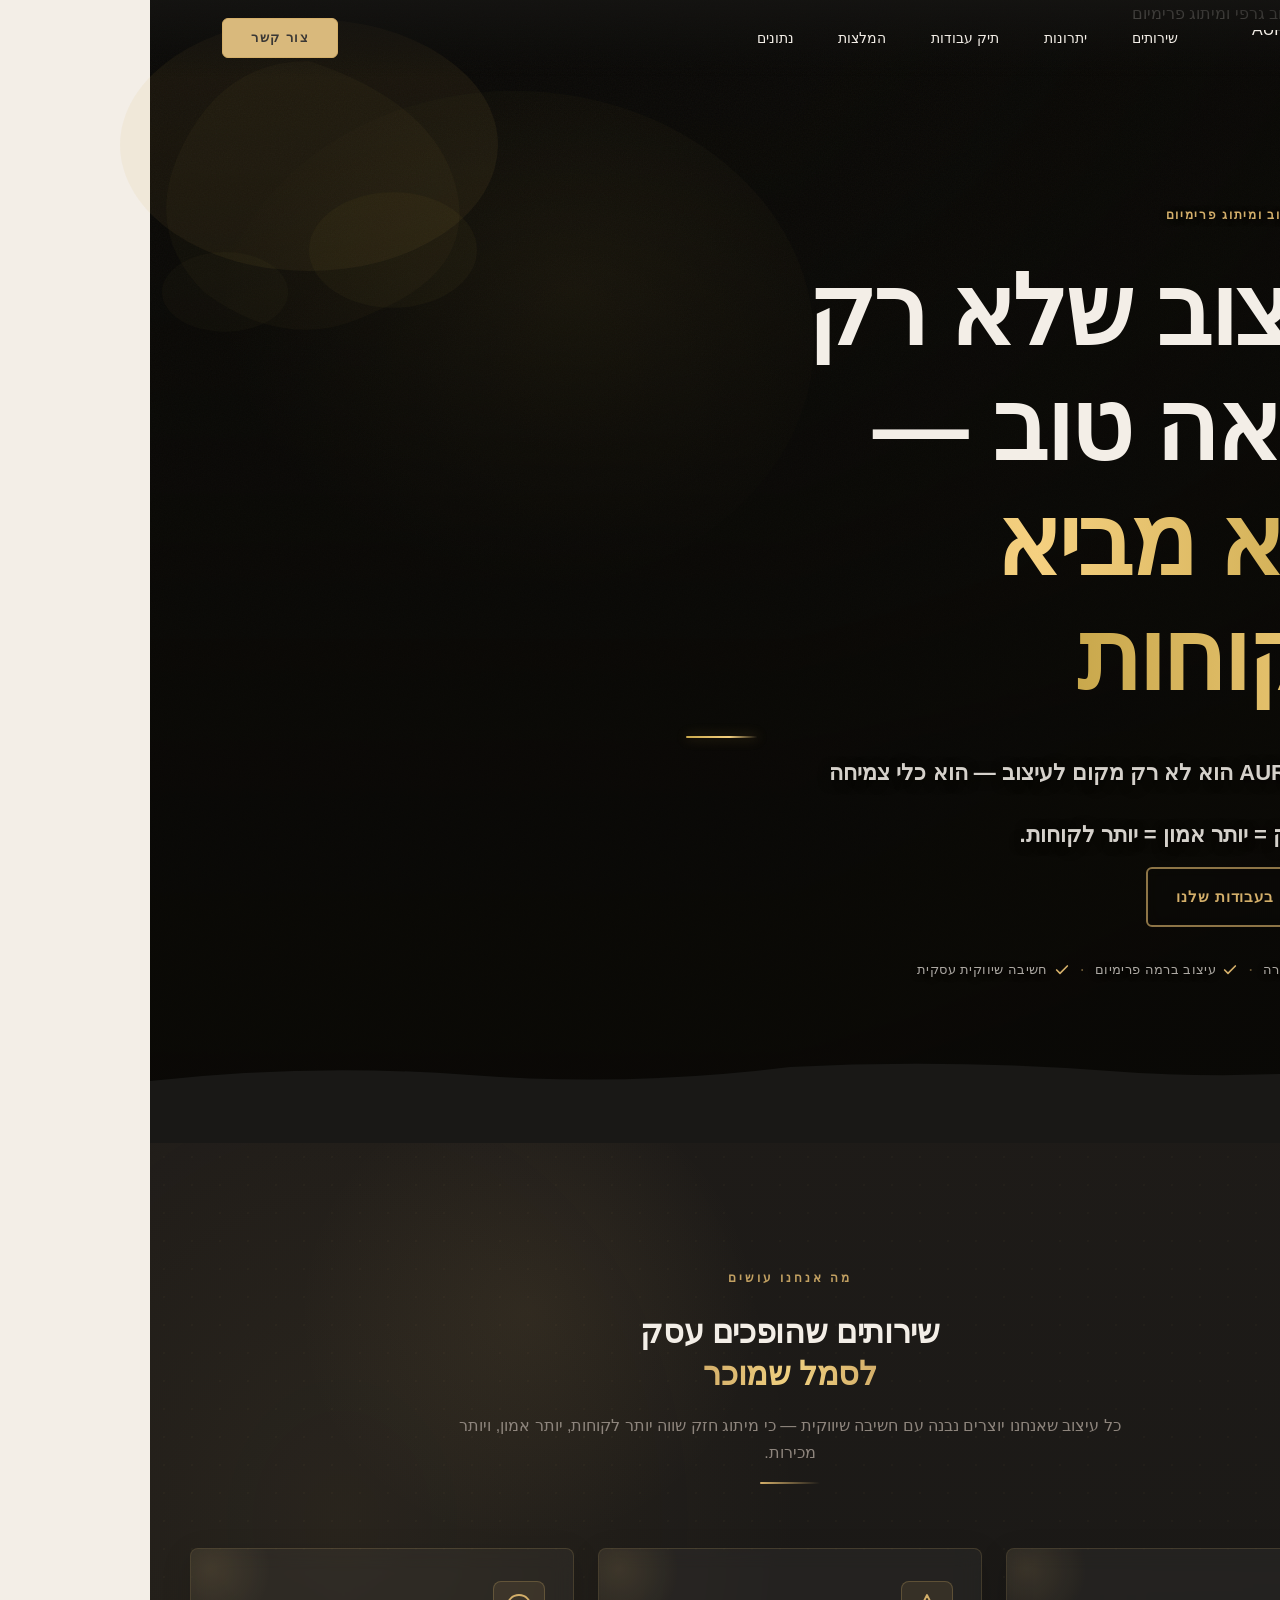
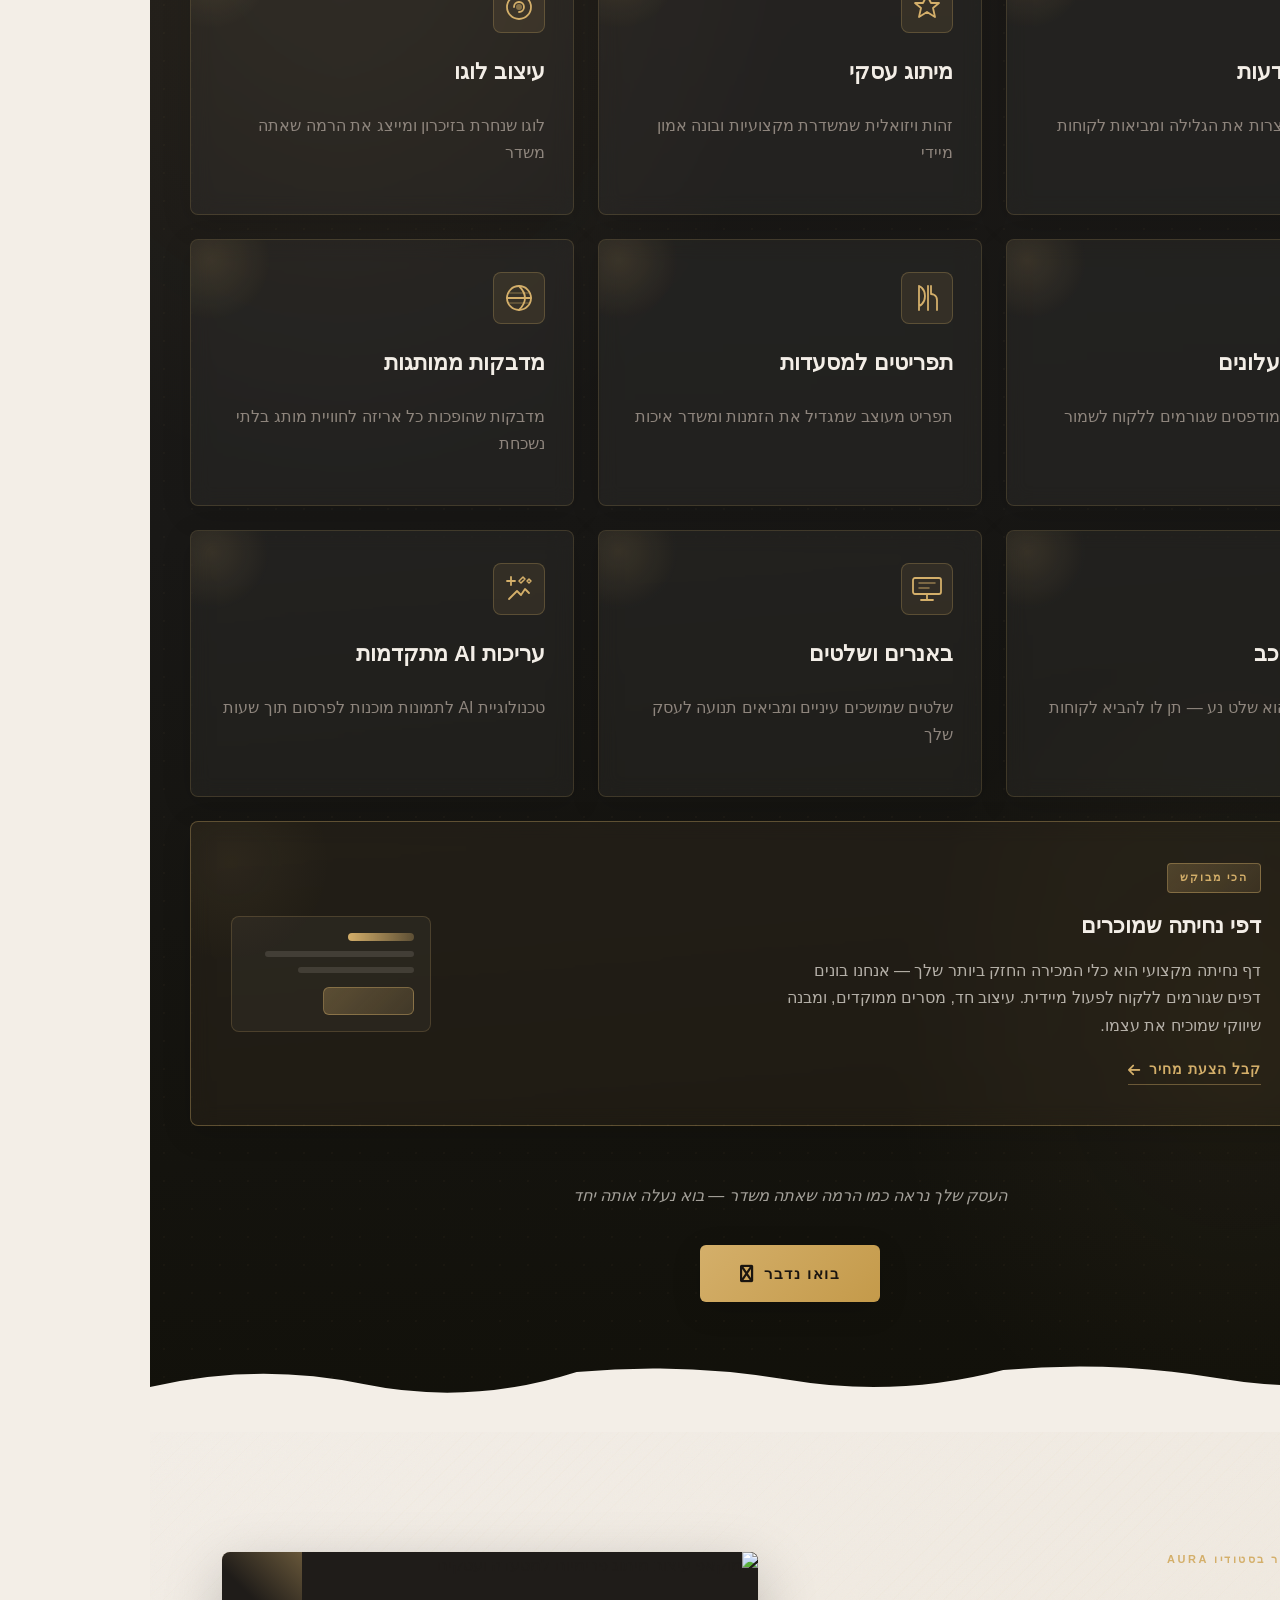
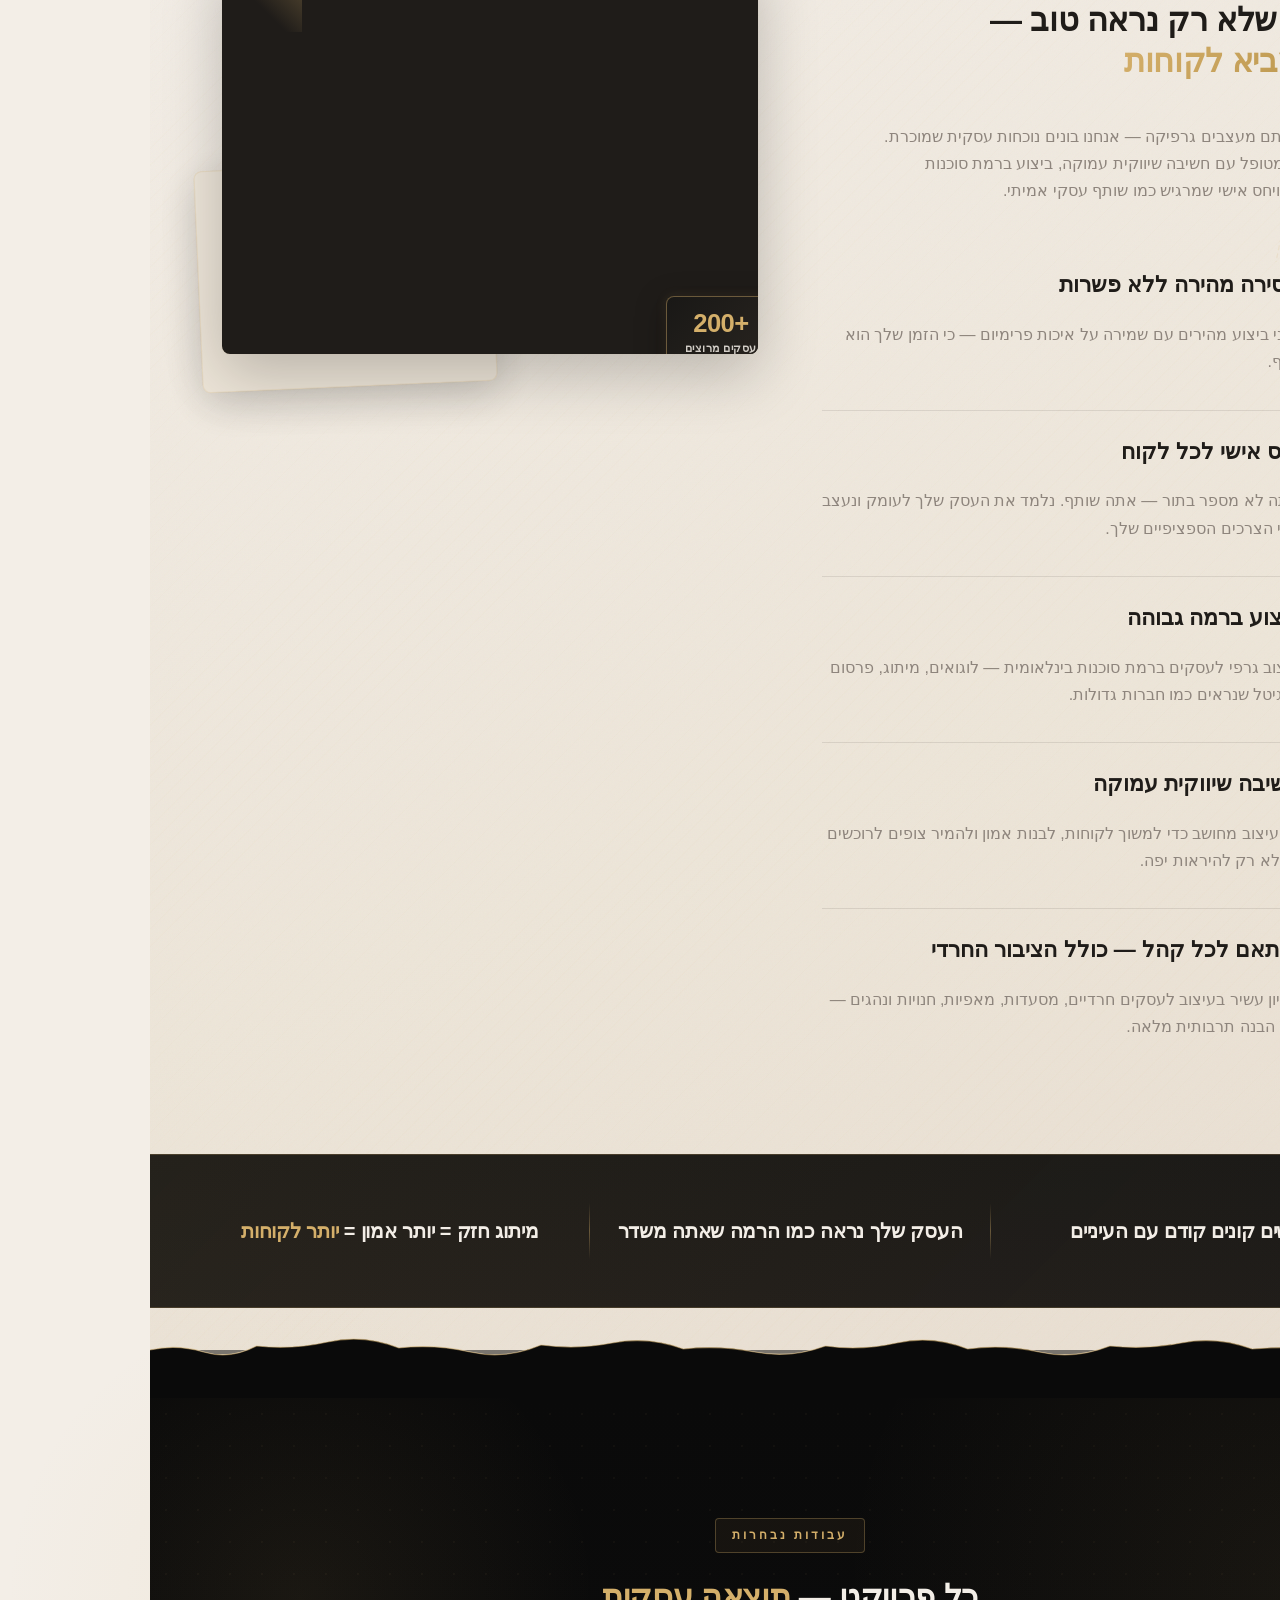
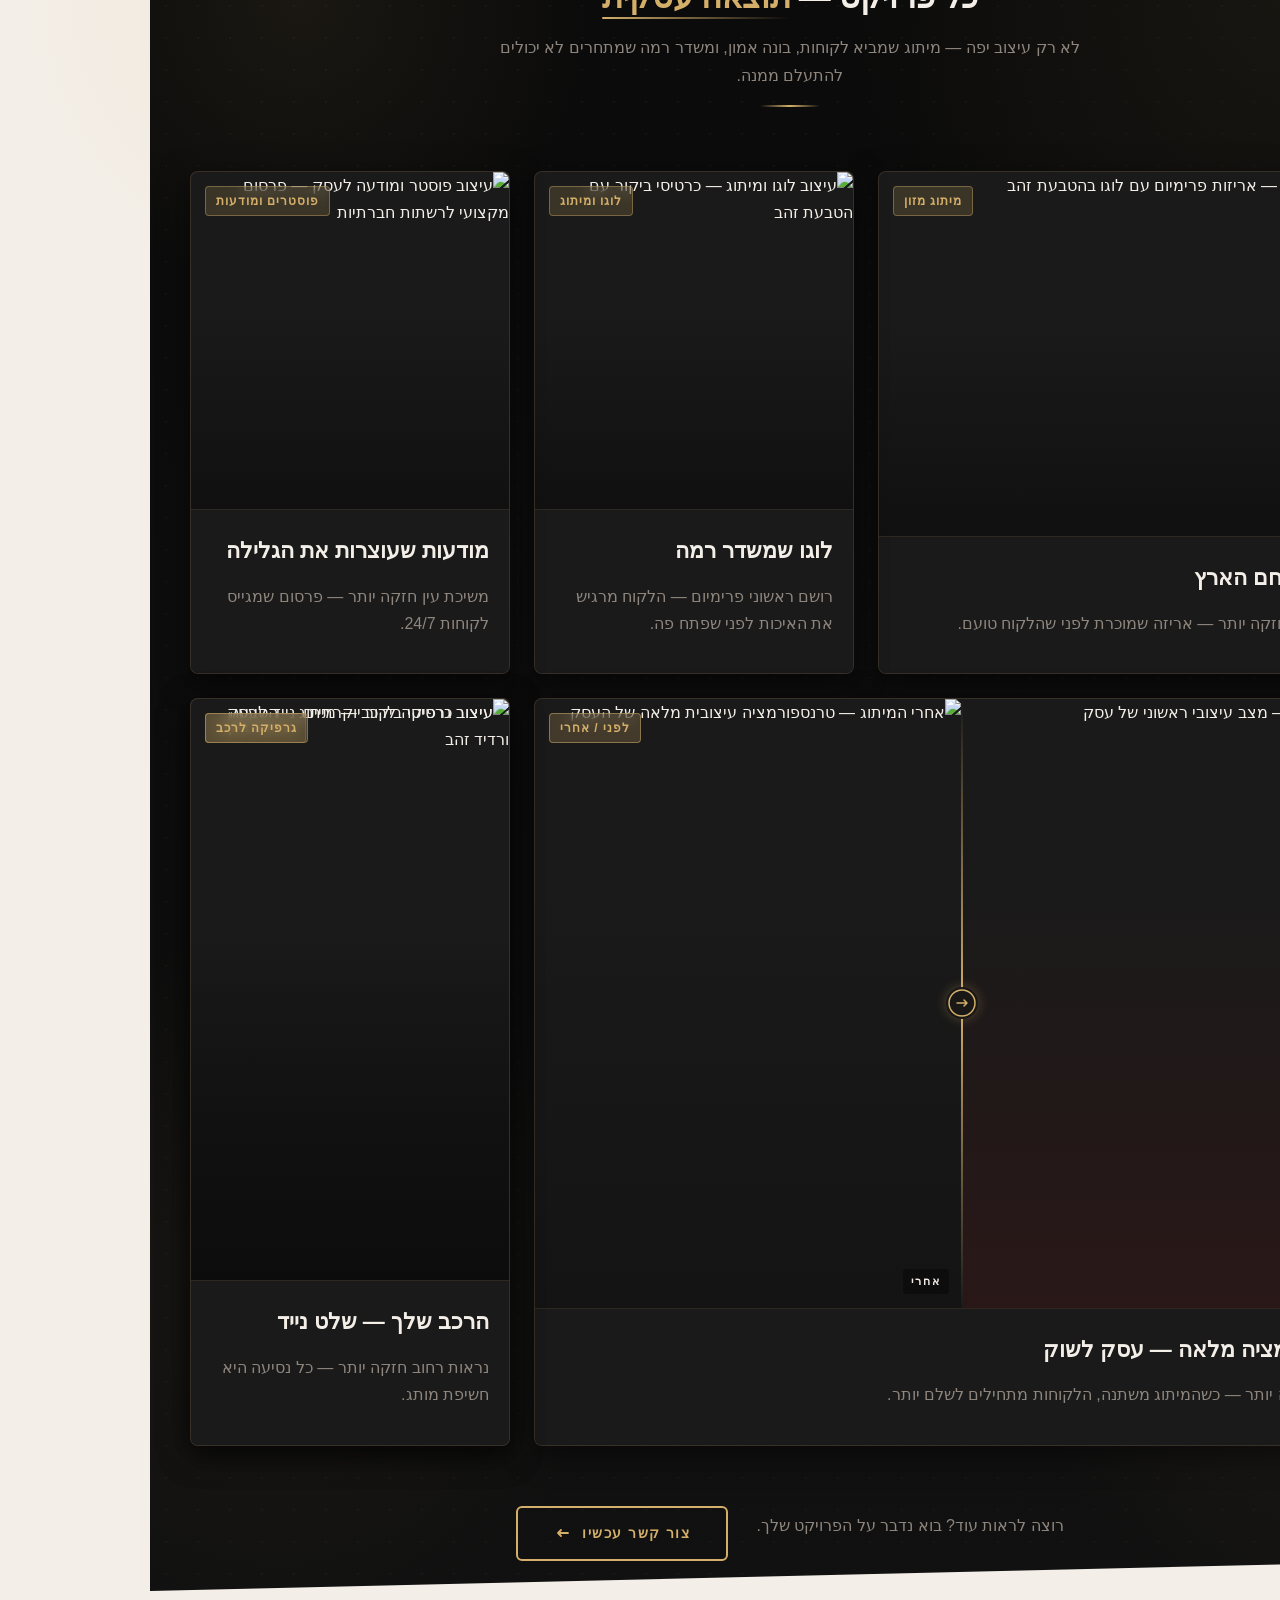
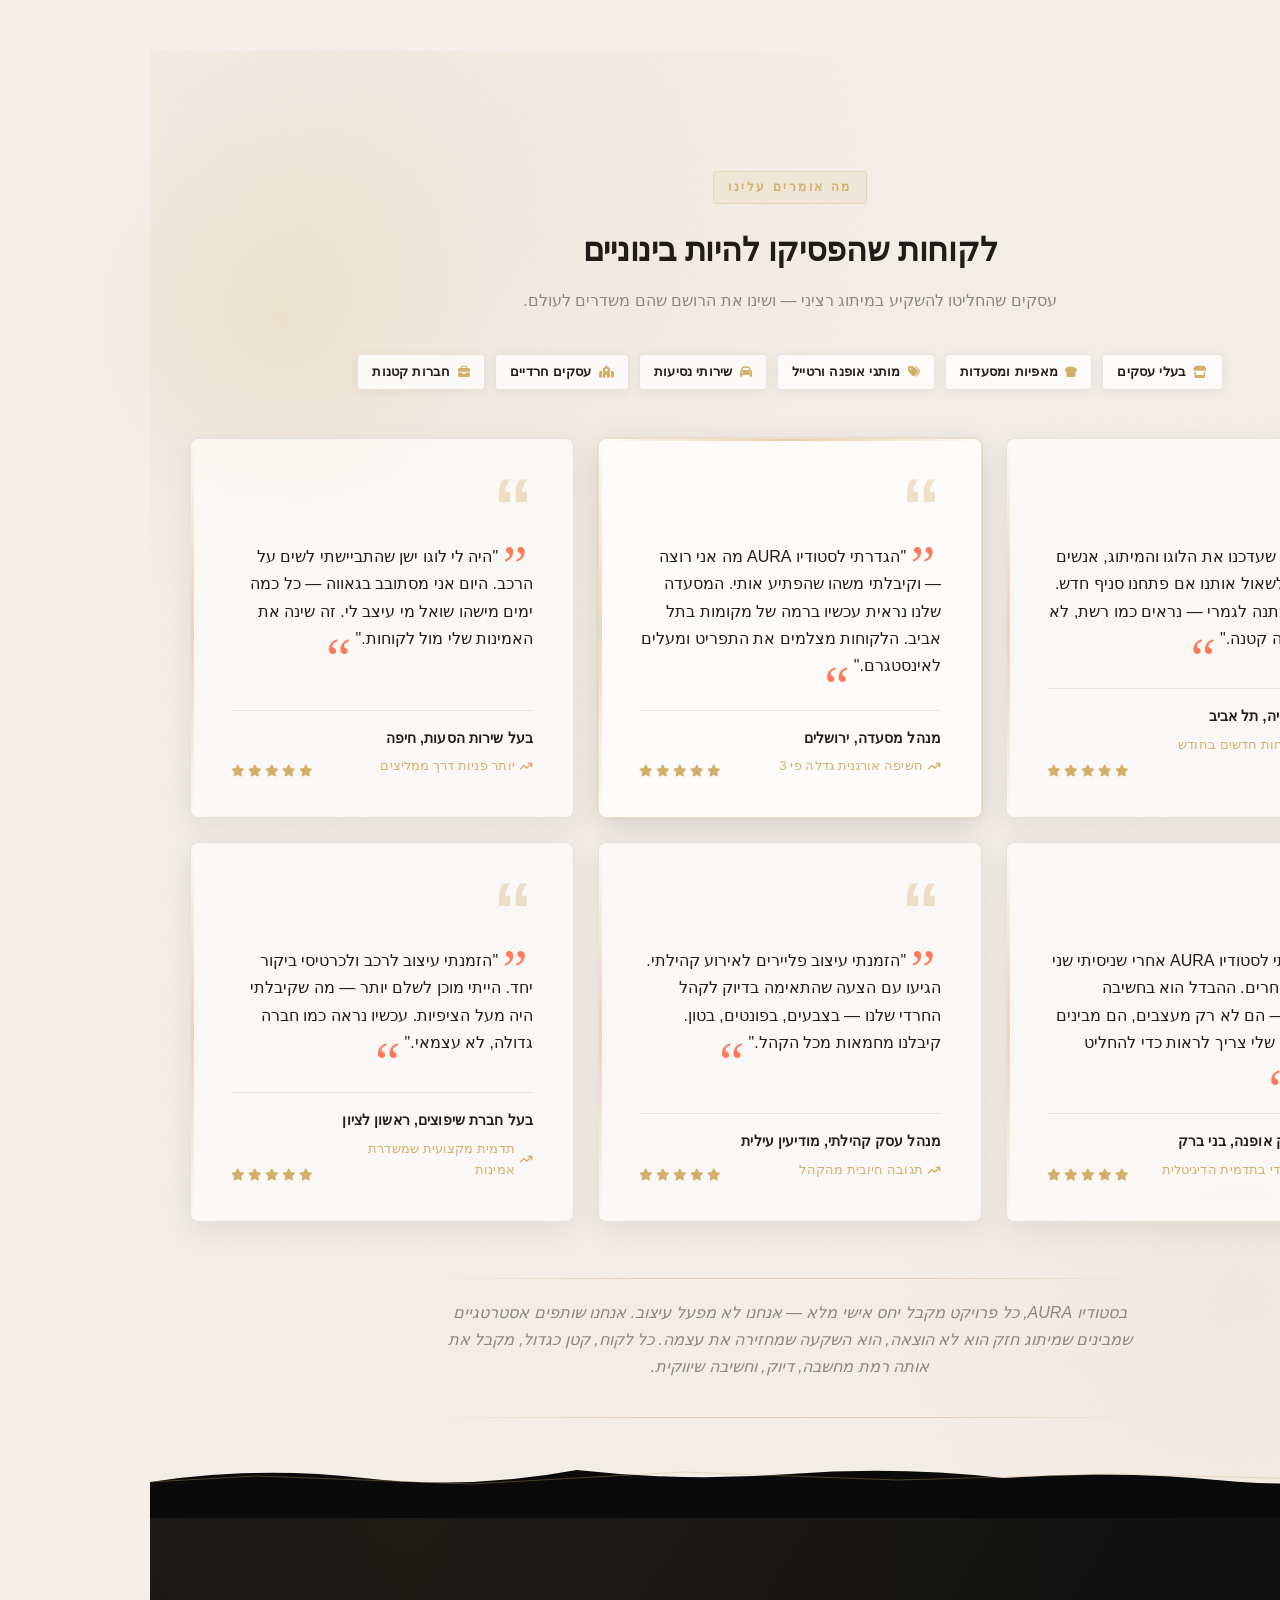
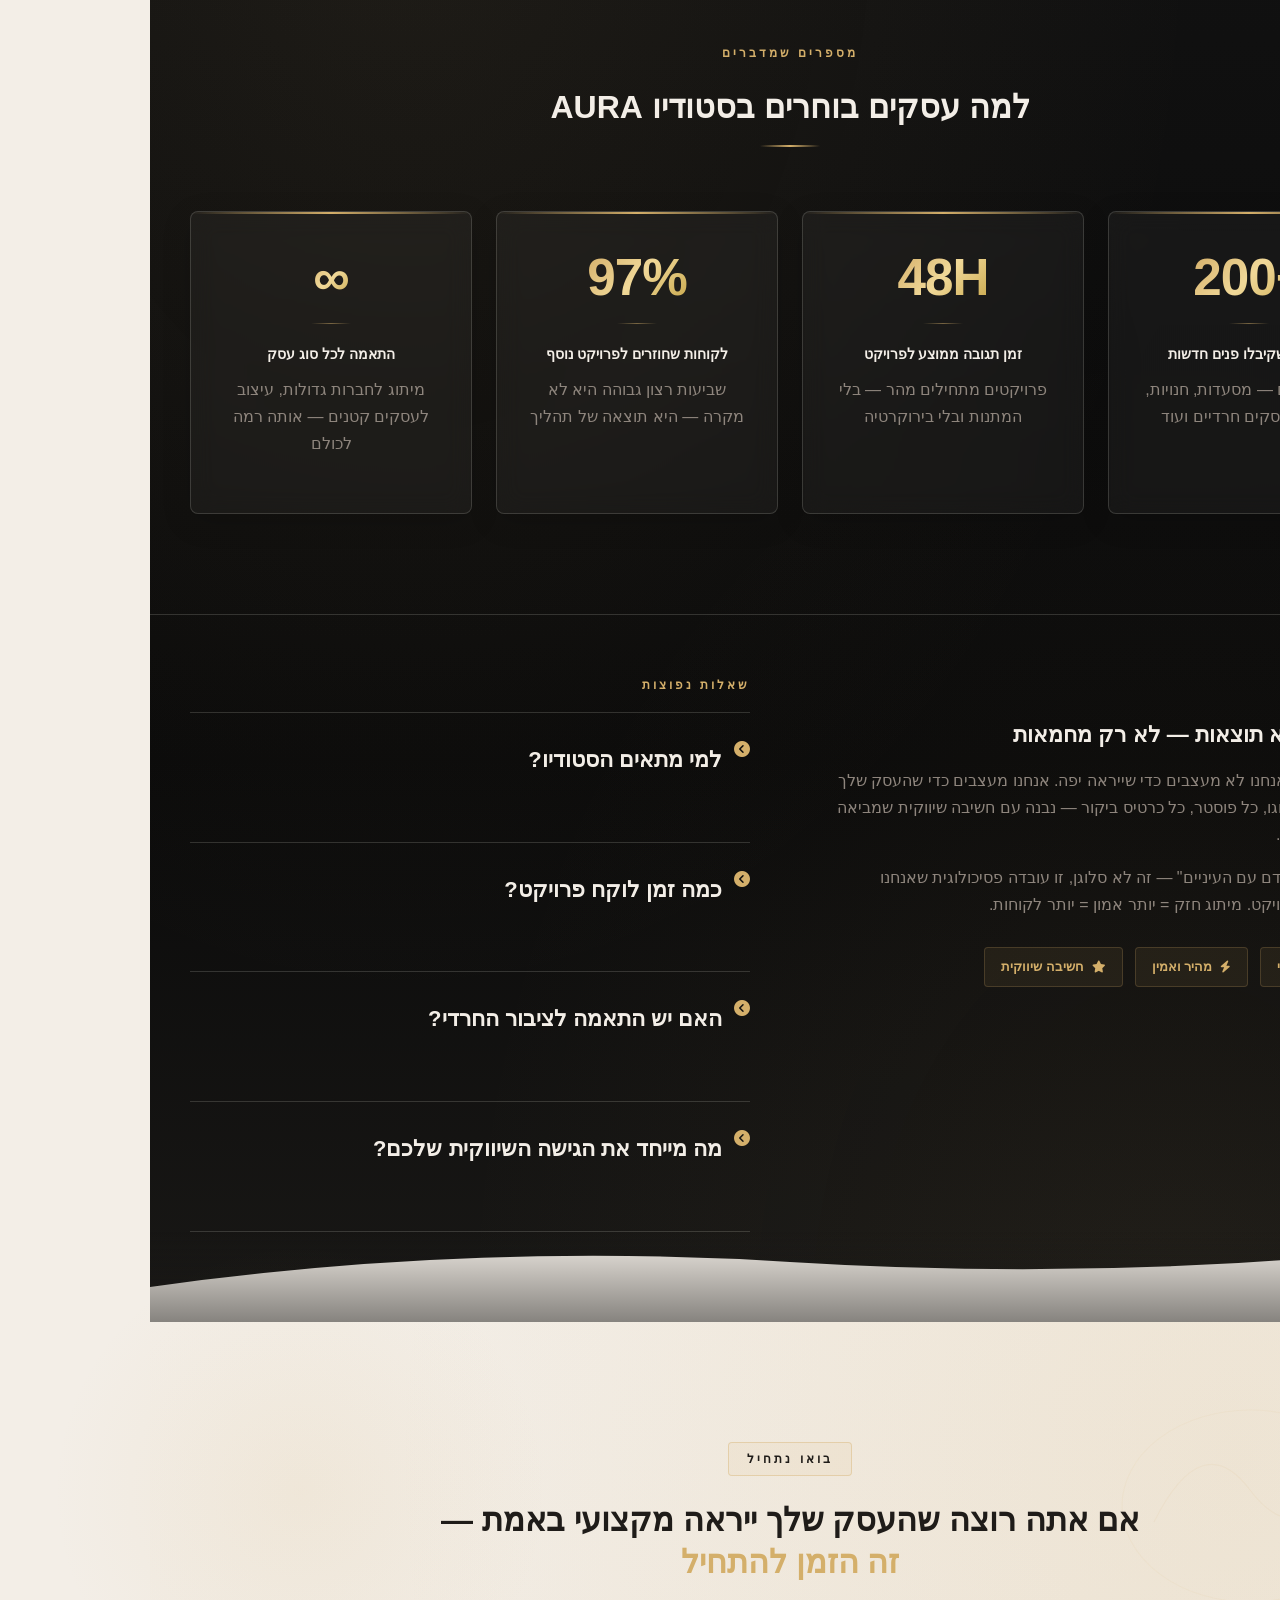
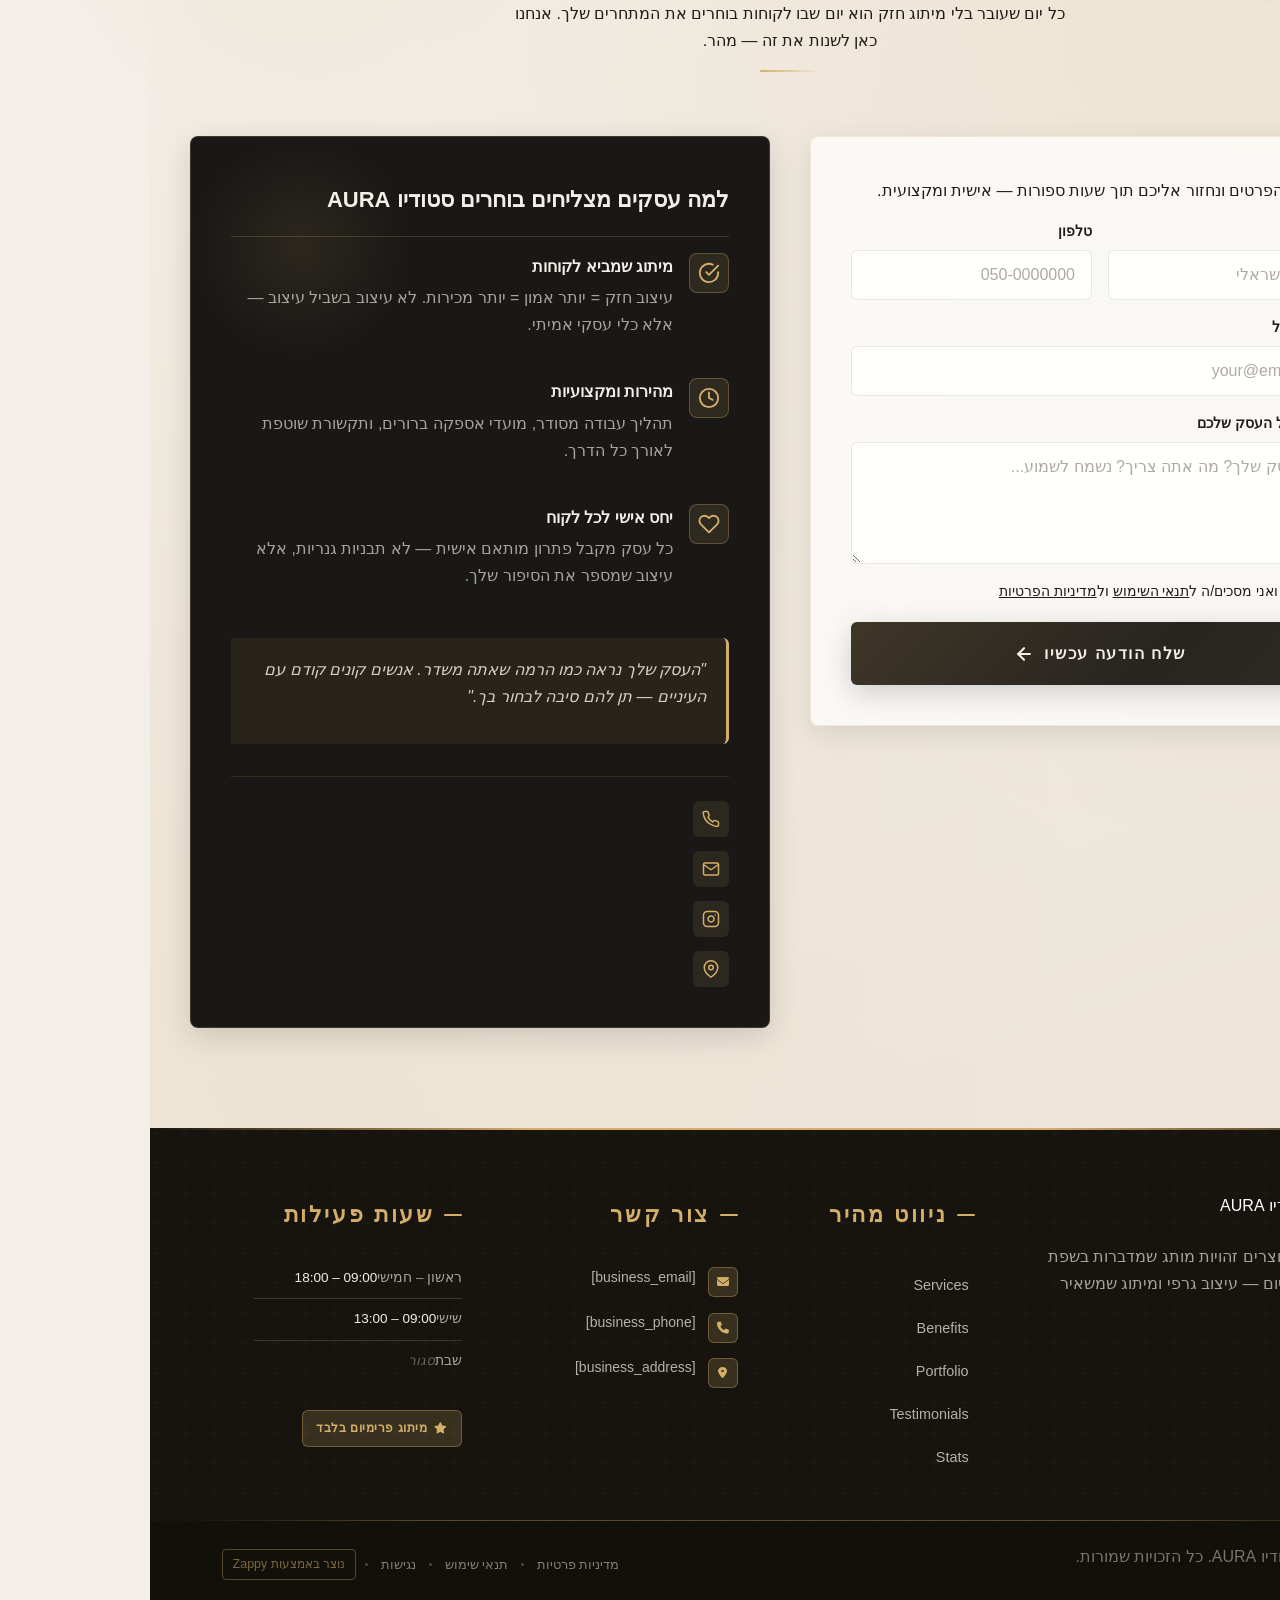
==== index.html @ 4340a0ef "Initial website commit" ====
<!DOCTYPE html>
<html lang="he" dir="rtl">
<head>
    <meta charset="UTF-8">
    <meta name="viewport" content="width=device-width, initial-scale=1.0">
    <meta name="robots" content="index, follow">
    <title>logo graphic designer near me — סטודיו AURA</title>
    <meta name="description" content="A premium graphic design and branding studio targeting Israeli business owners across diverse sectors including religious (Haredi) communities, restaurants, bak">
    <meta name="keywords" content="logo graphic designer near me, graphic designer for clothing brand, graphic design for business logo, graphic design company logo">
    
    <!-- Favicons -->
    <link rel="icon" type="image/x-icon" href="/assets/favicon.ico">
    <link rel="icon" type="image/png" sizes="16x16" href="/assets/favicon-16x16.png">
    <link rel="icon" type="image/png" sizes="32x32" href="/assets/favicon-32x32.png">
    <link rel="icon" type="image/png" sizes="48x48" href="/assets/favicon-48x48.png">
    <link rel="icon" type="image/png" sizes="192x192" href="/assets/favicon-192x192.png">
    <link rel="icon" type="image/png" sizes="512x512" href="/assets/favicon-512x512.png">
    <link rel="apple-touch-icon" href="/assets/apple-touch-icon.png">
    <!-- Zappy Analytics -->
<script>
(function() {
  'use strict';
  
  // Configuration
  var config = {
    websiteId: '639f58d6-2d28-4ad7-b7d4-01d0e7338a6c',
    apiUrl: 'https://api.zappy5.com/api/analytics/track',
    sessionDuration: 30 * 60 * 1000, // 30 minutes
    visitorDuration: 30 * 24 * 60 * 60 * 1000, // 30 days
    trackPageViews: true,
    trackClicks: true,
    trackFormSubmissions: true
  };
  
  // Generate or retrieve persistent visitor ID (30 days)
  function getVisitorId() {
    var visitorKey = 'zappy_visitor_' + config.websiteId;
    var visitor = null;
    
    try {
      visitor = localStorage.getItem(visitorKey);
      if (visitor) {
        var visitorData = JSON.parse(visitor);
        var now = Date.now();
        
        // Check if visitor ID is still valid (30 days)
        if (now - visitorData.created < config.visitorDuration) {
          // Update last seen timestamp
          visitorData.lastSeen = now;
          localStorage.setItem(visitorKey, JSON.stringify(visitorData));
          return visitorData.id;
        }
      }
    } catch (e) {
      console.warn('Zappy Analytics: LocalStorage not available');
    }
    
    // Generate new visitor ID
    var newVisitorId = 'zv_' + Date.now() + '_' + Math.random().toString(36).substr(2, 9);
    
    try {
      localStorage.setItem(visitorKey, JSON.stringify({
        id: newVisitorId,
        created: Date.now(),
        lastSeen: Date.now()
      }));
    } catch (e) {
      // Continue without local storage
    }
    
    return newVisitorId;
  }
  
  // Generate or retrieve session ID (30 minutes)
  function getSessionId() {
    var sessionKey = 'zappy_session_' + config.websiteId;
    var session = null;
    
    try {
      session = sessionStorage.getItem(sessionKey);
      if (session) {
        var sessionData = JSON.parse(session);
        var now = Date.now();
        
        // Check if session is still valid
        if (now - sessionData.timestamp < config.sessionDuration) {
          // Update timestamp
          sessionData.timestamp = now;
          sessionStorage.setItem(sessionKey, JSON.stringify(sessionData));
          return sessionData.id;
        }
      }
    } catch (e) {
      console.warn('Zappy Analytics: SessionStorage not available');
    }
    
    // Generate new session ID
    var newSessionId = 'zs_' + Date.now() + '_' + Math.random().toString(36).substr(2, 9);
    
    try {
      sessionStorage.setItem(sessionKey, JSON.stringify({
        id: newSessionId,
        timestamp: Date.now()
      }));
    } catch (e) {
      // Continue without session storage
    }
    
    return newSessionId;
  }
  
  var visitorId = getVisitorId();
  var sessionId = getSessionId();
  
  // Track an event
  function trackEvent(eventType, data) {
    data = data || {};
    
    var eventData = {
      website_id: config.websiteId,
      event_type: eventType,
      page_path: window.location.pathname,
      referrer: document.referrer || 'direct',
      visitor_id: visitorId,
      session_id: sessionId,
      metadata: data
    };
    
    // Use sendBeacon if available (better for page unload events)
    if (navigator.sendBeacon) {
      var blob = new Blob([JSON.stringify(eventData)], { type: 'application/json' });
      navigator.sendBeacon(config.apiUrl, blob);
    } else {
      // Fallback to fetch
      fetch(config.apiUrl, {
        method: 'POST',
        headers: {
          'Content-Type': 'application/json'
        },
        body: JSON.stringify(eventData),
        keepalive: true
      }).catch(function(error) {
        console.warn('Zappy Analytics: Failed to track event', error);
      });
    }
  }
  
  // Track page view
  if (config.trackPageViews) {
    trackEvent('pageview', {
      title: document.title,
      url: window.location.href
    });
  }
  
  // Track clicks on important elements
  if (config.trackClicks) {
    document.addEventListener('click', function(e) {
      var target = e.target;
      
      // Track button clicks (counted as actions)
      if (target.tagName === 'BUTTON' || target.closest('button')) {
        var button = target.tagName === 'BUTTON' ? target : target.closest('button');
        trackEvent('click', {
          element: 'button',
          text: button.textContent.trim().substring(0, 100),
          id: button.id || null,
          class: button.className || null
        });
      }
      
      // Track link clicks (navigation - not counted as actions)
      else if (target.tagName === 'A' || target.closest('a')) {
        var link = target.tagName === 'A' ? target : target.closest('a');
        trackEvent('navigation', {
          element: 'link',
          text: link.textContent.trim().substring(0, 100),
          href: link.href,
          external: link.hostname !== window.location.hostname
        });
      }
    }, true);
  }
  
  // Track form submissions
  if (config.trackFormSubmissions) {
    document.addEventListener('submit', function(e) {
      var form = e.target;
      
      trackEvent('form_submit', {
        form_id: form.id || null,
        form_name: form.name || null,
        form_action: form.action || null,
        form_method: form.method || 'GET'
      });
    }, true);
  }
  
  // Track time on page (send on page unload)
  var pageLoadTime = Date.now();
  
  window.addEventListener('beforeunload', function() {
    var timeOnPage = Math.floor((Date.now() - pageLoadTime) / 1000); // in seconds
    
    trackEvent('page_unload', {
      time_on_page: timeOnPage,
      page_path: window.location.pathname
    });
  });
  
  // Expose tracking function globally for custom events
  window.zappyAnalytics = {
    track: trackEvent,
    getVisitorId: function() { return visitorId; },
    getSessionId: function() { return sessionId; }
  };
  
})();
</script>
<!-- End Zappy Analytics -->
    <meta property="og:title" content="logo graphic designer near me — סטודיו AURA">
    <meta property="og:description" content="A premium graphic design and branding studio targeting Israeli business owners across diverse sectors including religious (Haredi) communities, restaurants, bak">
    <meta name="twitter:card" content="summary_large_image">
    <meta name="twitter:title" content="logo graphic designer near me — סטודיו AURA">
    <meta name="twitter:description" content="A premium graphic design and branding studio targeting Israeli business owners across diverse sectors including religious (Haredi) communities, restaurants, bak">
    <meta property="og:type" content="website">
  <meta property="og:locale" content="he_IL">
  
  
  
  
  
  <link rel="stylesheet" href="https://cdnjs.cloudflare.com/ajax/libs/font-awesome/6.4.0/css/all.min.css">
  <style>
    .skip-link { position: absolute; top: 0; left: 0; transform: translateY(-200%); padding: 12px 18px; background: var(--bg-dark, #1a1a1a); color: var(--text-light, #fff); font-weight: 600; border-radius: 0 0 8px 0; z-index: 10000; }
    .skip-link:focus { transform: none; outline: 2px solid var(--ring, #fff); outline-offset: 2px; }
    :focus-visible { outline: 2px solid var(--ring, currentColor); outline-offset: 3px; }
  </style>


  
    <!-- Favicons -->
    <link rel="icon" type="image/x-icon" href="/assets/favicon.ico">
    <link rel="icon" type="image/png" sizes="16x16" href="/assets/favicon-16x16.png">
    <link rel="icon" type="image/png" sizes="32x32" href="/assets/favicon-32x32.png">
    <link rel="icon" type="image/png" sizes="48x48" href="/assets/favicon-48x48.png">
    <link rel="icon" type="image/png" sizes="192x192" href="/assets/favicon-192x192.png">
    <link rel="icon" type="image/png" sizes="512x512" href="/assets/favicon-512x512.png">
    <link rel="apple-touch-icon" href="/assets/apple-touch-icon.png">
    <!-- Cookie Consent -->
    <link rel="stylesheet" href="https://cdn.jsdelivr.net/npm/vanilla-cookieconsent@3/dist/cookieconsent.css">
    <script src="https://cdn.jsdelivr.net/npm/vanilla-cookieconsent@3/dist/cookieconsent.umd.js"></script>
    <!-- Mickidum Accessibility Toolbar -->
    <script src="https://cdn.jsdelivr.net/gh/mickidum/acc_toolbar/acctoolbar/acctoolbar.min.js"></script>
    <link rel="stylesheet" href="/styles.css">

    <style id="zappy-dropdown-submenu-styles">
      /* ========== DESKTOP DROPDOWN SUBMENU STYLES ========== */
      /* Base styles for dropdown submenus - parent must be positioned */
      .nav-menu li:has(.sub-menu), nav li:has(.sub-menu), .navbar li:has(.sub-menu), #navMenu li:has(.sub-menu) { position: relative; }
      /* Submenu base - hidden by default */
      .nav-menu .sub-menu, nav .sub-menu, .navbar .sub-menu, #navMenu .sub-menu { display: block !important; position: absolute !important; top: 100%; left: 0; min-width: 220px; background: white; border-radius: 8px; box-shadow: 0 8px 25px rgba(0,0,0,0.15); padding: 8px 0; opacity: 0; visibility: hidden; transform: translateY(10px); transition: all 0.3s ease; z-index: 1000; list-style: none; pointer-events: none; }
      /* CRITICAL: Desktop hover styles to show dropdown */
      .nav-menu li:hover > .sub-menu, nav li:hover > .sub-menu, .navbar li:hover > .sub-menu, #navMenu li:hover > .sub-menu { opacity: 1 !important; visibility: visible !important; transform: translateY(0) !important; pointer-events: auto !important; }
      /* Submenu item styling */
      .sub-menu li { list-style: none; margin: 0; padding: 0; }
      .sub-menu a { display: block !important; padding: 10px 16px !important; color: var(--text-dark, #333) !important; font-weight: 500; text-decoration: none; white-space: nowrap; transition: background-color 0.2s; }
      .sub-menu .zappy-nav-child > a { padding-left: 28px !important; font-size: 0.9em !important; opacity: 0.85 !important; }
      [dir="rtl"] .sub-menu .zappy-nav-child > a, html[lang="he"] .sub-menu .zappy-nav-child > a, html[lang="ar"] .sub-menu .zappy-nav-child > a { padding-left: 10px !important; padding-right: 28px !important; }
      .sub-menu .zappy-nav-parent > a { font-weight: 600 !important; }
      .sub-menu a:hover { background-color: #f5f5f5; }
      /* RTL (Hebrew/Arabic) dropdown positioning */
      [dir="rtl"] .nav-menu .sub-menu, [dir="rtl"] nav .sub-menu, [dir="rtl"] .navbar .sub-menu, html[lang="he"] .nav-menu .sub-menu, html[lang="he"] nav .sub-menu, html[lang="he"] .navbar .sub-menu, html[lang="ar"] .nav-menu .sub-menu, html[lang="ar"] nav .sub-menu, html[lang="ar"] .navbar .sub-menu { left: auto !important; right: 0 !important; }
      /* Hide empty dropdown menus (exclude catalog sub-menus that use <a> children instead of <li>) */
      .sub-menu:empty, .sub-menu:not(:has(li:not(.zappy-hidden-menu-item))):not(:has(> a)), .sub-menu:not(:has(li)):not(:has(> a)) { display: none !important; opacity: 0 !important; visibility: hidden !important; pointer-events: none !important; }
      /* Desktop: show submenu on Menu Group hover */
      li:has(.menu-group-title):hover > .sub-menu { opacity: 1 !important; visibility: visible !important; transform: translateY(0) !important; pointer-events: auto !important; }
      /* Menu Group title styling */
      .nav-menu > li > .menu-group-title, #navMenu > li > .menu-group-title { display: inline-block; padding: 0.5rem 1rem; cursor: default; user-select: none; }
      
      /* ========== MOBILE SUBMENU STYLES ========== */
      @media (max-width: 768px) {
        .nav-menu .sub-menu, nav .sub-menu, .navbar .sub-menu, #navMenu .sub-menu { position: static !important; transform: none !important; box-shadow: none !important; background: transparent !important; max-height: 0; overflow: hidden; opacity: 0; visibility: hidden; transition: max-height 0.3s ease, opacity 0.3s ease; padding: 0 !important; border-radius: 0 !important; }
        .navbar .sub-menu.mobile-expanded, .nav-menu .sub-menu.mobile-expanded, #navMenu .sub-menu.mobile-expanded { max-height: none !important; overflow-y: visible !important; opacity: 1 !important; visibility: visible !important; padding: 8px 0 8px 16px !important; }
        [dir="rtl"] .sub-menu.mobile-expanded, html[lang="he"] .sub-menu.mobile-expanded { padding: 8px 16px 8px 0 !important; }
        /* Disable hover behavior on mobile */
        .nav-menu li:hover > .sub-menu, nav li:hover > .sub-menu, .navbar li:hover > .sub-menu, #navMenu li:hover > .sub-menu { opacity: 0; visibility: hidden; pointer-events: none; }
        .nav-menu li > .sub-menu.mobile-expanded, nav li > .sub-menu.mobile-expanded, .navbar li > .sub-menu.mobile-expanded, #navMenu li > .sub-menu.mobile-expanded { opacity: 1 !important; visibility: visible !important; pointer-events: auto !important; }
        .nav-menu li:has(.sub-menu), nav li:has(.sub-menu), .navbar li:has(.sub-menu), #navMenu li:has(.sub-menu) { display: flex !important; flex-wrap: wrap !important; align-items: center !important; position: relative !important; min-height: 44px !important; }
        .nav-menu li:has(.sub-menu) > a, nav li:has(.sub-menu) > a, .navbar li:has(.sub-menu) > a, #navMenu li:has(.sub-menu) > a { flex: 1 !important; min-width: 0 !important; }
        .nav-menu li:has(.sub-menu) > .menu-group-title, nav li:has(.sub-menu) > .menu-group-title, .navbar li:has(.sub-menu) > .menu-group-title, #navMenu li:has(.sub-menu) > .menu-group-title { flex: 1 !important; min-width: 0 !important; padding: 0 !important; line-height: inherit !important; }
        .nav-menu li:has(.sub-menu) > .sub-menu, nav li:has(.sub-menu) > .sub-menu, .navbar li:has(.sub-menu) > .sub-menu, #navMenu li:has(.sub-menu) > .sub-menu { flex-basis: 100% !important; width: 100% !important; }
        .nav-menu li:has(.sub-menu) > a [class*="chevron"], .nav-menu li:has(.sub-menu) > a [class*="arrow"], .nav-menu li:has(.sub-menu) > a .fa-chevron-down, .nav-menu li:has(.sub-menu) > a .fa-angle-down, nav li:has(.sub-menu) > a [class*="chevron"], nav li:has(.sub-menu) > a [class*="arrow"], #navMenu li:has(.sub-menu) > a [class*="chevron"], #navMenu li:has(.sub-menu) > a [class*="arrow"] { display: none !important; visibility: hidden !important; }
        .mobile-submenu-toggle { display: flex !important; align-items: center !important; justify-content: center !important; width: 44px !important; height: auto !important; background: transparent !important; border: none !important; cursor: pointer !important; color: var(--text-light) !important; position: static !important; flex-shrink: 0 !important; align-self: stretch !important; z-index: 2 !important; padding: 0 !important; margin: 0 !important; }
        .mobile-submenu-toggle::after { content: '' !important; width: 0 !important; height: 0 !important; border-left: 6px solid transparent !important; border-right: 6px solid transparent !important; border-top: 7px solid currentColor !important; transition: transform 0.3s ease !important; }
        .mobile-submenu-toggle.expanded::after { transform: rotate(180deg) !important; }
        .sub-menu a { padding: 10px 0 !important; display: block !important; color: var(--text-light) !important; white-space: normal !important; }
        .sub-menu .zappy-nav-child > a { padding-left: 28px !important; font-size: 0.9em !important; opacity: 0.85 !important; }
        [dir="rtl"] .sub-menu .zappy-nav-child > a, html[lang="he"] .sub-menu .zappy-nav-child > a, html[lang="ar"] .sub-menu .zappy-nav-child > a { padding-left: 0 !important; padding-right: 28px !important; }
        .sub-menu .zappy-nav-parent > a { font-weight: 600 !important; }
        .nav-menu.active, #navMenu.active { max-width: 100vw !important; overflow-x: hidden !important; box-sizing: border-box !important; }
        .navbar .sub-menu li a, nav.navbar .sub-menu li a, .zappy-products-dropdown .sub-menu a { color: var(--text-light) !important; }
      }
      @media (min-width: 769px) { .mobile-submenu-toggle { display: none !important; } }
    </style>

    <style id="zappy-widget-visibility">
      html[dir="rtl"] .whatsapp-float { right: 20px !important; left: auto !important; }
      html[dir="ltr"] .whatsapp-float, html:not([dir]) .whatsapp-float { left: 20px !important; right: auto !important; }
      html[dir="rtl"] #mic-access-tool-general-button, html[dir="rtl"] .mic-access-tool-general-button,
      html[dir="rtl"] #mic-init-access-tool .mic-access-tool-general-button,
      html[dir="rtl"] #mic-init-access-tool #mic-access-tool-general-button,
      html[dir="rtl"] ._access-icon { left: 20px !important; right: auto !important; }
      html[dir="ltr"] #mic-access-tool-general-button, html[dir="ltr"] .mic-access-tool-general-button,
      html[dir="ltr"] #mic-init-access-tool .mic-access-tool-general-button,
      html[dir="ltr"] #mic-init-access-tool #mic-access-tool-general-button,
      html[dir="ltr"] ._access-icon,
      html:not([dir]) #mic-access-tool-general-button, html:not([dir]) .mic-access-tool-general-button,
      html:not([dir]) #mic-init-access-tool .mic-access-tool-general-button,
      html:not([dir]) #mic-init-access-tool #mic-access-tool-general-button,
      html:not([dir]) ._access-icon { right: 20px !important; left: auto !important; }
      @media (max-width: 768px) { .whatsapp-float { display: flex !important; } }
      @media (min-width: 769px) { .whatsapp-float { display: flex !important; } }
      @media (max-width: 768px) {
        #mic-access-tool-general-button, .mic-access-tool-general-button,
        #mic-init-access-tool .mic-access-tool-general-button, #mic-init-access-tool #mic-access-tool-general-button,
        ._access-icon { display: flex !important; visibility: visible !important; opacity: 1 !important; pointer-events: auto !important; }
        #mic-access-tool-box.opened-mic-access-tool, .mic-access-tool-box.opened-mic-access-tool,
        #mic-init-access-tool #mic-access-tool-box.opened-mic-access-tool {
          visibility: visible !important; opacity: 1 !important; pointer-events: auto !important;
        }
      }
      @media (min-width: 769px) {
        #mic-access-tool-general-button, .mic-access-tool-general-button,
        #mic-init-access-tool .mic-access-tool-general-button, #mic-init-access-tool #mic-access-tool-general-button,
        ._access-icon { display: flex !important; visibility: visible !important; opacity: 1 !important; pointer-events: auto !important; }
        #mic-access-tool-box.opened-mic-access-tool, .mic-access-tool-box.opened-mic-access-tool,
        #mic-init-access-tool #mic-access-tool-box.opened-mic-access-tool {
          visibility: visible !important; opacity: 1 !important; pointer-events: auto !important;
        }
      }
    </style>
</head>
<body>
<a class="skip-link" href="#main">דלג לתוכן הראשי</a>
  <nav class="navbar" dir="rtl">
  <button class="mobile-toggle" id="mobileToggle" aria-label="Menu">
    <svg class="hamburger-icon" width="24" height="24" viewBox="0 0 24 24" fill="none">
      <path d="M3 12h18M3 6h18M3 18h18" stroke="currentColor" stroke-width="2" stroke-linecap="round"></path>
    </svg>
    <svg class="close-icon" width="24" height="24" viewBox="0 0 24 24" fill="none" style="display: none;">
      <path d="M18 6L6 18M6 6l12 12" stroke="currentColor" stroke-width="2" stroke-linecap="round"></path>
    </svg>
  </button>

  <button class="phone-header-btn" data-phone="[business_phone]" aria-label="Call">
    <svg width="20" height="20" viewBox="0 0 24 24" fill="currentColor">
      <path d="M22 16.92v3a2 2 0 0 1-2.18 2 19.79 19.79 0 0 1-8.63-3.07 19.5 19.5 0 0 1-6-6 19.79 19.79 0 0 1-3.07-8.67A2 2 0 0 1 4.11 2h3a2 2 0 0 1 2 1.72 12.84 12.84 0 0 0 .7 2.81 2 2 0 0 1-.45 2.11L8.09 9.91a16 16 0 0 0 6 6l1.27-1.27a2 2 0 0 1 2.11-.45 12.84 12.84 0 0 0 2.81.7A2 2 0 0 1 22 16.92z"></path>
    </svg>
  </button>

  <div class="nav-container">
    <div class="nav-right-group"><div class="nav-brand">
      <a href="/" class="logo-link"><img class="logo" src="/assets/site-----image-1.webp" alt="סטודיו AURA"></a>
    </div><ul class="nav-menu" id="navMenu"><li><a href="#services">שירותים</a></li><li><a href="#benefits">יתרונות</a></li><li><a href="#portfolio">תיק עבודות</a></li><li><a href="#testimonials">המלצות</a></li><li><a href="#stats">נתונים</a></li></ul></div>

    

    <div class="nav-cta-container">
      <a href="#contact" class="nav-cta-btn">צור קשר</a>
    </div>
  </div>
</nav>
<script>

// Navbar Mobile Menu Toggle and Contrast Fix
(function() {
  // Use 'load' event instead of 'DOMContentLoaded' to ensure we run AFTER all other scripts
  window.addEventListener('load', function() {
    
    // FIX MOBILE BUTTON CONTRAST
    // Detect navbar background color and apply contrasting color to mobile buttons
    const navbar = document.querySelector('.navbar, nav, header');
    if (!navbar) {
      console.log('[Navbar] Navbar element not found');
      return;
    }
    
    // DECLARE VARIABLES EARLY to avoid Temporal Dead Zone errors
    // These are used in multiple places below
    let mobileToggle = document.getElementById('mobileToggle') ||
                       document.querySelector('.mobile-toggle') ||
                       document.querySelector('.hamburger') ||
                       document.querySelector('.hamburger-menu') ||
                       document.querySelector('.menu-toggle') ||
                       document.querySelector('.burger-menu') ||
                       document.querySelector('[aria-label="Menu"]') ||
                       document.querySelector('[aria-label="תפריט"]');
    
    const phoneBtn = document.querySelector('.phone-header-btn');
    
    const computedStyle = window.getComputedStyle(navbar);
    let bgColor = computedStyle.backgroundColor;
    
    console.log('[Navbar] Initial navbar background:', bgColor);
    
    // Check if background is transparent or rgba with 0 alpha
    const isTransparent = bgColor === 'transparent' || 
                         bgColor === 'rgba(0, 0, 0, 0)' ||
                         (bgColor.startsWith('rgba') && bgColor.includes(', 0)'));
    
    if (isTransparent) {
      // Check for background-image or gradient
      const bgImage = computedStyle.backgroundImage;
      if (bgImage && bgImage !== 'none') {
        console.log('[Navbar] Navbar has background image/gradient, using dark text');
        bgColor = 'rgb(240, 240, 240)'; // Assume light background
      } else {
        // Transparent navbar - check body background
        const bodyBg = window.getComputedStyle(document.body).backgroundColor;
        console.log('[Navbar] Navbar transparent, using body background:', bodyBg);
        bgColor = bodyBg;
      }
    }
    
    // Calculate luminance to determine if background is light or dark
    const rgb = bgColor.match(/\d+/g);
    if (rgb && rgb.length >= 3) {
      const r = parseInt(rgb[0]);
      const g = parseInt(rgb[1]);
      const b = parseInt(rgb[2]);
      const luminance = (0.299 * r + 0.587 * g + 0.114 * b) / 255;
      
      // Mobile button colors are set by Claude's AI-generated CSS (same as .nav-menu a)
      // No dynamic color overrides needed - colors come from the generated navbar CSS
      console.log('[Navbar] Mobile button colors preserved from Claude CSS (luminance:', luminance.toFixed(2) + ')');
      
      // FIX ICON SIZES - Ensure SVGs are properly sized and visible
      // INJECT CRITICAL CSS TO OVERRIDE ANY CONFLICTING RULES
      const criticalCSS = document.createElement('style');
      criticalCSS.id = 'zappy-mobile-nav-fix';
      const htmlLang = document.documentElement.lang || 'en';
      const htmlDir = document.documentElement.dir || 'ltr';
      // Check both dir attribute AND lang for RTL detection
      // dir="rtl" is the most reliable indicator
      const isRTL = htmlDir === 'rtl' || htmlLang === 'he' || htmlLang === 'ar';
      
      criticalCSS.textContent = `
        /* Hide mobile buttons on desktop, show only on mobile */
        @media (min-width: 769px) {
          .mobile-toggle,
          .phone-header-btn {
            display: none !important;
          }
        }
        
        /* Show and position mobile buttons correctly on mobile */
        @media (max-width: 768px) {
          .navbar,
          nav.navbar {
            min-height: 70px !important;
          }

          .mobile-toggle,
          .phone-header-btn {
            position: absolute !important;
            top: 0 !important;
            bottom: 0 !important;
            margin-top: auto !important;
            margin-bottom: auto !important;
            transform: none !important;
            z-index: 1001 !important;
            display: flex !important;
            align-items: center !important;
            justify-content: center !important;
            width: 36px !important;
            height: 36px !important;
            border-radius: 50% !important;
            border: none !important;
            cursor: pointer !important;
            padding: 6px !important;
            background: none !important;
            color: var(--nav-text, var(--text-light)) !important;
            touch-action: manipulation !important;
            -webkit-tap-highlight-color: transparent !important;
          }

          html[data-zappy-site-type="ecommerce"] .phone-header-btn,
          body[data-zappy-site-type="ecommerce"] .phone-header-btn,
          html[data-zappy-site-type="ecommerce"] header .phone-header-btn,
          html[data-zappy-site-type="ecommerce"] nav .phone-header-btn {
            display: none !important;
            visibility: hidden !important;
            width: 0 !important;
            height: 0 !important;
            min-width: 0 !important;
            overflow: hidden !important;
          }
          
          /* LTR positioning (default): hamburger LEFT, phone RIGHT */
          html:not([dir="rtl"]):not([lang="he"]):not([lang="ar"]) .mobile-toggle,
          html[dir="ltr"] .mobile-toggle {
            left: 12px !important;
            right: auto !important;
          }
          html:not([dir="rtl"]):not([lang="he"]):not([lang="ar"]) .phone-header-btn,
          html[dir="ltr"] .phone-header-btn {
            right: 12px !important;
            left: auto !important;
          }
          
          /* RTL positioning: hamburger RIGHT, phone LEFT */
          html[dir="rtl"] .mobile-toggle,
          html[lang="he"] .mobile-toggle,
          html[lang="ar"] .mobile-toggle {
            right: 12px !important;
            left: auto !important;
          }
          html[dir="rtl"] .phone-header-btn,
          html[lang="he"] .phone-header-btn,
          html[lang="ar"] .phone-header-btn {
            left: 12px !important;
            right: auto !important;
          }
          
          /* CRITICAL: Ensure nav-container has min-height on mobile */
          /* All children are positioned absolutely/fixed on mobile, so height:auto collapses to 0 */
          .nav-container {
            min-height: 70px !important;
            position: relative !important;
          }
          
          /* Ensure SVG icons are properly sized and inherit color */
          .mobile-toggle svg,
          .phone-header-btn svg {
            width: 24px !important;
            height: 24px !important;
            /* Don't force display - let JavaScript control hamburger/close toggle */
          }
          
          /* Reset nav-cta-container on mobile - remove desktop box-shadow/padding */
          /* that creates a visible ghost box when CTA button is hidden */
          .nav-cta-container {
            box-shadow: none !important;
            padding: 0 !important;
          }
          
          /* Hide nav-cta-container entirely on mobile when there's no lang-switcher */
          /* (only the CTA button is inside, and it's hidden on mobile) */
          .nav-cta-container:not(:has(.lang-switcher)) {
            display: none !important;
          }
          
          /* CRITICAL: Prevent hero image fade gradient from bleeding over headline text */
          /* The .image-fade-gradient has bottom: -30px (extends below parent) */
          /* On mobile stacked layout, this overlaps the h1 text below the image */
          .hero-image-column {
            overflow: hidden !important;
          }
          .image-fade-gradient {
            bottom: 0 !important;
          }
          
          /* Hide desktop language switcher on mobile - hamburger menu handles it */
          /* High specificity to override stored CSS */
          .lang-switcher,
          .nav-cta-container .lang-switcher,
          .nav-container .lang-switcher,
          .navbar .lang-switcher,
          .navbar .nav-cta-container .lang-switcher {
            display: none !important;
          }
        }
      `;
      
      // Remove existing fix if present and inject new one
      const existing = document.getElementById('zappy-mobile-nav-fix');
      if (existing) existing.remove();
      document.head.appendChild(criticalCSS);
      
      console.log('[Navbar] Critical CSS injected for mobile nav positioning');
      
      // ONLY apply inline positioning styles on mobile viewport
      // On desktop, the CSS handles hiding these buttons with display: none
      // Inline styles were breaking desktop layout by overriding CSS
      const isMobileViewport = window.innerWidth <= 768;
      
      if (mobileToggle) {
        // Icon sizing applies to all viewports for consistency
        const hamburgerIcon = mobileToggle.querySelector('.hamburger-icon');
        const closeIcon = mobileToggle.querySelector('.close-icon');
        
        if (hamburgerIcon) {
          hamburgerIcon.style.setProperty('width', '24px', 'important');
          hamburgerIcon.style.setProperty('height', '24px', 'important');
          hamburgerIcon.style.setProperty('display', 'block', 'important'); // Show hamburger by default
        }
        if (closeIcon) {
          closeIcon.style.setProperty('width', '24px', 'important');
          closeIcon.style.setProperty('height', '24px', 'important');
          closeIcon.style.setProperty('display', 'none', 'important'); // Hide close icon by default
        }
        
        // ONLY set positioning inline styles on mobile
        if (isMobileViewport) {
          mobileToggle.style.setProperty('position', 'absolute', 'important');
          mobileToggle.style.setProperty('top', '0', 'important');
          mobileToggle.style.setProperty('bottom', '0', 'important');
          mobileToggle.style.setProperty('margin-top', 'auto', 'important');
          mobileToggle.style.setProperty('margin-bottom', 'auto', 'important');
          mobileToggle.style.setProperty('transform', 'none', 'important');
          mobileToggle.style.setProperty('z-index', '1001', 'important');
          
          // Clear any inline left/right so CSS can take over based on html[dir]
          mobileToggle.style.removeProperty('left');
          mobileToggle.style.removeProperty('right');
          
          console.log('[Navbar] Mobile toggle positioning applied (mobile viewport)');
        } else {
          // On desktop, clear any positioning styles to let CSS handle it
          mobileToggle.style.removeProperty('position');
          mobileToggle.style.removeProperty('top');
          mobileToggle.style.removeProperty('transform');
          mobileToggle.style.removeProperty('z-index');
          mobileToggle.style.removeProperty('left');
          mobileToggle.style.removeProperty('right');
          console.log('[Navbar] Desktop viewport - cleared mobile toggle inline positioning');
        }
      }
      
      if (phoneBtn) {
        // Icon sizing applies to all viewports
        const phoneIcon = phoneBtn.querySelector('svg');
        if (phoneIcon) {
          phoneIcon.style.width = '24px';
          phoneIcon.style.height = '24px';
          phoneIcon.setAttribute('width', '24');
          phoneIcon.setAttribute('height', '24');
        }
        
        // ONLY set positioning inline styles on mobile
        if (isMobileViewport) {
          phoneBtn.style.setProperty('position', 'absolute', 'important');
          phoneBtn.style.setProperty('top', '0', 'important');
          phoneBtn.style.setProperty('bottom', '0', 'important');
          phoneBtn.style.setProperty('margin-top', 'auto', 'important');
          phoneBtn.style.setProperty('margin-bottom', 'auto', 'important');
          phoneBtn.style.setProperty('transform', 'none', 'important');
          phoneBtn.style.setProperty('z-index', '1001', 'important');
          
          // Clear any inline left/right so CSS can take over based on html[dir]
          phoneBtn.style.removeProperty('left');
          phoneBtn.style.removeProperty('right');
          
          console.log('[Navbar] Phone button positioning applied (mobile viewport)');
        } else {
          // On desktop, clear any positioning styles to let CSS handle it
          phoneBtn.style.removeProperty('position');
          phoneBtn.style.removeProperty('top');
          phoneBtn.style.removeProperty('transform');
          phoneBtn.style.removeProperty('z-index');
          phoneBtn.style.removeProperty('left');
          phoneBtn.style.removeProperty('right');
          console.log('[Navbar] Desktop viewport - cleared phone button inline positioning');
        }
      }
    } else {
      console.log('[Navbar] Could not parse background color:', bgColor);
    }
    
    // MOBILE MENU TOGGLE
    // Re-query in case DOM changed (mobileToggle already declared at top of function)
    mobileToggle = document.getElementById('mobileToggle') ||
                   document.querySelector('.mobile-toggle') ||
                   document.querySelector('.hamburger') ||
                   document.querySelector('.hamburger-menu') ||
                   document.querySelector('.menu-toggle') ||
                   document.querySelector('.burger-menu') ||
                   document.querySelector('[aria-label="Menu"]') ||
                   document.querySelector('[aria-label="תפריט"]');
    
    // EXPANDED SEARCH: Find nav menu by ID or class
    const navMenu = document.getElementById('navMenu') ||
                  document.querySelector('.nav-menu') ||
                  document.querySelector('.nav-links') ||
                  document.querySelector('nav ul:not(.submenu)');
    
    if (!mobileToggle || !navMenu) {
      console.log('[Navbar] Mobile toggle or menu not found:', { toggle: !!mobileToggle, menu: !!navMenu });
      return;
    }
    
    // Ensure navMenu has ID for CSS targeting
    if (!navMenu.id) {
      navMenu.id = 'navMenu';
    }
    
    console.log('[Navbar] Initializing mobile menu...');
    
    // Remove any existing event listeners by cloning the button
    const newToggle = mobileToggle.cloneNode(true);
    mobileToggle.parentNode.replaceChild(newToggle, mobileToggle);
    
    // Toggle menu handler (shared by click and touchend)
    function handleToggle(e) {
      e.preventDefault();
      e.stopPropagation();
      
      const hamburgerIcon = newToggle.querySelector('.hamburger-icon');
      const closeIcon = newToggle.querySelector('.close-icon');
      const isActive = navMenu.classList.contains('active');
      
      if (isActive) {
        // Close menu
        navMenu.classList.remove('active');
        if (hamburgerIcon) hamburgerIcon.style.setProperty('display', 'block', 'important');
        if (closeIcon) closeIcon.style.setProperty('display', 'none', 'important');
        document.body.style.overflow = '';
        console.log('[Navbar] Menu closed');
      } else {
        // Open menu
        navMenu.classList.add('active');
        if (hamburgerIcon) hamburgerIcon.style.setProperty('display', 'none', 'important');
        if (closeIcon) closeIcon.style.setProperty('display', 'block', 'important');
        document.body.style.overflow = 'hidden';
        console.log('[Navbar] Menu opened');
      }
    }
    
    // Use click for desktop/emulation and touchend as iOS Safari fallback.
    // Prevent double-fire with a timestamp guard.
    var lastToggleTime = 0;
    function guardedToggle(e) {
      var now = Date.now();
      if (now - lastToggleTime < 300) return;
      lastToggleTime = now;
      handleToggle(e);
    }
    
    newToggle.addEventListener('click', guardedToggle);
    newToggle.addEventListener('touchend', guardedToggle);
    
    // Close menu when clicking nav links (but NOT dropdown toggles)
    const navLinks = navMenu.querySelectorAll('a');
    navLinks.forEach(function(link) {
      link.addEventListener('click', function() {
        // Don't close if it's a dropdown child (unless it's a real navigation link)
        if (this.getAttribute('href') === '#') return;
        
        const hamburgerIcon = newToggle.querySelector('.hamburger-icon');
        const closeIcon = newToggle.querySelector('.close-icon');
        
        navMenu.classList.remove('active');
        if (hamburgerIcon) hamburgerIcon.style.setProperty('display', 'block', 'important');
        if (closeIcon) closeIcon.style.setProperty('display', 'none', 'important');
        document.body.style.overflow = '';
        console.log('[Navbar] Menu closed (link clicked)');
      });
    });
    
    // DROPDOWN MENU TOGGLE (for mobile and touch devices)
    var dropdownToggles = navMenu.querySelectorAll('.dropdown-toggle');
    dropdownToggles.forEach(function(toggle) {
      toggle.addEventListener('click', function(e) {
        e.preventDefault();
        e.stopPropagation();
        var parent = this.closest('.nav-dropdown');
        if (!parent) return;
        
        // Close other open dropdowns at the same level
        var siblings = parent.parentNode.querySelectorAll('.nav-dropdown.open');
        siblings.forEach(function(sib) {
          if (sib !== parent) sib.classList.remove('open');
        });
        
        parent.classList.toggle('open');
        console.log('[Navbar] Dropdown toggled:', parent.classList.contains('open') ? 'open' : 'closed');
      });
    });
    
    // Close dropdowns when clicking outside
    document.addEventListener('click', function(e) {
      if (!e.target.closest('.nav-dropdown')) {
        var openDropdowns = document.querySelectorAll('.nav-dropdown.open');
        openDropdowns.forEach(function(dd) { dd.classList.remove('open'); });
      }
    });
    
    console.log('[Navbar] Dropdown handlers initialized for ' + dropdownToggles.length + ' dropdowns');
    
    // Phone button functionality (phoneBtn already declared at top of function)
    if (phoneBtn) {
      phoneBtn.addEventListener('click', function() {
        // Get phone number from placeholder in page or use default
        const phoneLinks = document.querySelectorAll('a[href^="tel:"]');
        const phoneNumber = phoneLinks.length > 0 
          ? phoneLinks[0].getAttribute('href').replace('tel:', '')
          : '[business_phone]';
        
        window.location.href = 'tel:' + phoneNumber;
        console.log('[Navbar] Phone button clicked');
      });
    }
    
    console.log('[Navbar] Mobile menu initialized successfully');
    
    // WhatsApp button visibility is now controlled via CSS (siteSettings).
    // No JS-based desktop hiding — the button is visible on both mobile and desktop by default.
  });
})();

</script>
  
  <main id="main">
    <section data-band-index="0" id="hero" class="index-hero-section" data-layout-spec="בית-hero" dir="rtl" data-hero-type="fullscreen-scrim">
  <!-- Background Image -->
  <div class="hero-bg-wrapper">
    <img loading="eager" fetchpriority="high" data-hero-bg="true" data-placeholder="index-hero-image-1" data-context="Premium graphic design studio workspace, luxury branding materials spread on a dark matte black desk, printed brand identity mockups with metallic gold foil details, elegant business cards with embossed lettering, luxury stationery, a fountain pen resting on cream paper, soft cinematic side-lighting with warm amber and gold tones, bokeh background, editorial photography style, high-end agency feel" width="1440" height="900" src="/assets/site-index-hero-image-1.webp" alt="סטודיו AURA – עיצוב גרפי ומיתוג פרימיום" class="hero-bg-img">
  </div>

  <!-- Film Grain Overlay -->
  <div class="hero-grain" aria-hidden="true"></div>

  <!-- Decorative: Radial Gold Glow -->
  <div class="hero-gold-glow" aria-hidden="true"></div>

  <!-- Decorative: Gold Ink Splash SVG -->
  <svg class="hero-ink-splash" data-no-icon-edit="true" aria-hidden="true" viewBox="0 0 400 400" xmlns="http://www.w3.org/2000/svg">
    <ellipse cx="200" cy="160" rx="180" ry="120" fill="rgba(201,168,76,0.10)"></ellipse>
    <ellipse cx="280" cy="260" rx="80" ry="55" fill="rgba(201,168,76,0.07)"></ellipse>
    <ellipse cx="120" cy="300" rx="60" ry="38" fill="rgba(201,168,76,0.05)"></ellipse>
    <path d="M200,80 Q320,120 340,200 Q360,280 260,320 Q180,360 100,300 Q40,240 80,160 Q120,80 200,80Z" fill="rgba(201,168,76,0.06)"></path>
  </svg>

  <!-- Dark Scrim Overlay -->
  <div class="hero-scrim" aria-hidden="true"></div>

  <!-- Hero Content -->
  <div class="hero-content-wrapper">
    <div class="hero-content">

      <!-- Micro intro label -->
      <div class="hero-label">
        <span class="hero-label-dot" aria-hidden="true"></span>
        סטודיו עיצוב ומיתוג פרימיום
      </div>

      <!-- Main Headline -->
      <h1 class="hero-h1">עיצוב שלא רק נראה טוב —<br><span class="hero-h1-gold">הוא מביא לקוחות</span></h1>

      <!-- Gold accent rule -->
      <div class="hero-gold-rule" aria-hidden="true"></div>

      <!-- Supporting Subtitle -->
      <h3 class="hero-subtitle">סטודיו AURA הוא לא רק מקום לעיצוב — הוא כלי צמיחה עסקי.<br class="hero-br-desktop">מיתוג חזק = יותר אמון = יותר לקוחות.</h3>

      <!-- CTA Group -->
      <div class="hero-cta-group">
        
        <a href="#hero-scroll-target" class="hero-btn-secondary">
          <svg data-element-type="icon" data-icon-type="svg" xmlns="http://www.w3.org/2000/svg" width="18" height="18" viewBox="0 0 24 24" fill="none" stroke="currentColor" stroke-width="2" stroke-linecap="round" stroke-linejoin="round" aria-hidden="true"><path d="M1 12s4-8 11-8 11 8 11 8-4 8-11 8-11-8-11-8z"></path><circle cx="12" cy="12" r="3"></circle></svg>
          צפה בעבודות שלנו
        </a>
      </div>

      <!-- Trust Strip -->
      <div class="hero-trust-strip">
        <div class="hero-trust-item">
          <svg data-element-type="icon" data-icon-type="svg" xmlns="http://www.w3.org/2000/svg" width="16" height="16" viewBox="0 0 24 24" fill="none" stroke="currentColor" stroke-width="2.5" stroke-linecap="round" stroke-linejoin="round" aria-hidden="true"><polyline points="20 6 9 17 4 12"></polyline></svg>
          מסירה מהירה
        </div>
        <span class="hero-trust-sep" aria-hidden="true">·</span>
        <div class="hero-trust-item">
          <svg data-element-type="icon" data-icon-type="svg" xmlns="http://www.w3.org/2000/svg" width="16" height="16" viewBox="0 0 24 24" fill="none" stroke="currentColor" stroke-width="2.5" stroke-linecap="round" stroke-linejoin="round" aria-hidden="true"><polyline points="20 6 9 17 4 12"></polyline></svg>
          עיצוב ברמה פרימיום
        </div>
        <span class="hero-trust-sep" aria-hidden="true">·</span>
        <div class="hero-trust-item">
          <svg data-element-type="icon" data-icon-type="svg" xmlns="http://www.w3.org/2000/svg" width="16" height="16" viewBox="0 0 24 24" fill="none" stroke="currentColor" stroke-width="2.5" stroke-linecap="round" stroke-linejoin="round" aria-hidden="true"><polyline points="20 6 9 17 4 12"></polyline></svg>
          חשיבה שיווקית עסקית
        </div>
      </div>

    </div>
  </div>

  <!-- Bottom Divider: diagonal clip into dark next section -->
  <div class="hero-divider-wrapper">
    <svg data-no-icon-edit="true" aria-hidden="true" viewBox="0 0 1440 90" preserveAspectRatio="none" xmlns="http://www.w3.org/2000/svg">
      <path d="M0,90 L0,28 Q180,10 360,22 T720,14 Q900,6 1080,18 T1440,8 L1440,90 Z" fill="var(--bg-dark)"></path>
    </svg>
  </div>

</section>

<section data-band-index="1" id="services" class="index-services-section" data-layout-spec="בית-services" dir="rtl">
  <!-- Decorative background elements -->
  <div class="iss-bg-decoration" aria-hidden="true">
    <div class="iss-radial-glow"></div>
    <div class="iss-dot-grid"></div>
  </div>

  <!-- Intro Block -->
  <div class="iss-container">
    <div class="iss-intro">
      <span class="iss-eyebrow">מה אנחנו עושים</span>
      <h2 class="iss-title">שירותים שהופכים עסק<br><em class="iss-title-accent">לסמל שמוכר</em></h2>
      <p class="iss-subtitle">כל עיצוב שאנחנו יוצרים נבנה עם חשיבה שיווקית — כי מיתוג חזק שווה יותר לקוחות, יותר אמון, ויותר מכירות.</p>
      <div class="iss-title-rule" aria-hidden="true"></div>
    </div>

    <!-- Services Grid -->
    <div class="iss-grid">

      <!-- Card 1: Ad Design -->
      <article class="iss-card">
        <div class="iss-card-glow" aria-hidden="true"></div>
        <div class="iss-card-icon">
          <svg data-element-type="icon" data-icon-type="svg" width="32" height="32" viewBox="0 0 32 32" fill="none" xmlns="http://www.w3.org/2000/svg" aria-hidden="true">
            <rect x="2" y="6" width="28" height="20" rx="3" stroke="currentColor" stroke-width="1.8"></rect>
            <path d="M8 22L12 14L16 18L20 12L24 22" stroke="currentColor" stroke-width="1.8" stroke-linecap="round" stroke-linejoin="round"></path>
            <circle cx="10" cy="13" r="2" fill="currentColor" opacity="0.6"></circle>
          </svg>
        </div>
        <div class="iss-card-body">
          <h3 class="iss-card-title">עיצוב מודעות</h3>
          <p class="iss-card-desc">מודעות שעוצרות את הגלילה ומביאות לקוחות חדשים</p>
        </div>
      </article>

      <!-- Card 2: Branding -->
      <article class="iss-card">
        <div class="iss-card-glow" aria-hidden="true"></div>
        <div class="iss-card-icon">
          <svg data-element-type="icon" data-icon-type="svg" width="32" height="32" viewBox="0 0 32 32" fill="none" xmlns="http://www.w3.org/2000/svg" aria-hidden="true">
            <path d="M16 4L20 12H28L22 17L24 26L16 21L8 26L10 17L4 12H12L16 4Z" stroke="currentColor" stroke-width="1.8" stroke-linejoin="round"></path>
          </svg>
        </div>
        <div class="iss-card-body">
          <h3 class="iss-card-title">מיתוג עסקי</h3>
          <p class="iss-card-desc">זהות ויזואלית שמשדרת מקצועיות ובונה אמון מיידי</p>
        </div>
      </article>

      <!-- Card 3: Logo Design -->
      <article class="iss-card">
        <div class="iss-card-glow" aria-hidden="true"></div>
        <div class="iss-card-icon">
          <svg data-element-type="icon" data-icon-type="svg" width="32" height="32" viewBox="0 0 32 32" fill="none" xmlns="http://www.w3.org/2000/svg" aria-hidden="true">
            <circle cx="16" cy="16" r="12" stroke="currentColor" stroke-width="1.8"></circle>
            <path d="M11 16C11 13.2 13.2 11 16 11C18.8 11 21 13.2 21 16C21 18.8 18.8 21 16 21" stroke="currentColor" stroke-width="1.8" stroke-linecap="round"></path>
            <circle cx="16" cy="16" r="3" fill="currentColor" opacity="0.5"></circle>
          </svg>
        </div>
        <div class="iss-card-body">
          <h3 class="iss-card-title">עיצוב לוגו</h3>
          <p class="iss-card-desc">לוגו שנחרת בזיכרון ומייצג את הרמה שאתה משדר</p>
        </div>
      </article>

      <!-- Card 4: Flyers -->
      <article class="iss-card">
        <div class="iss-card-glow" aria-hidden="true"></div>
        <div class="iss-card-icon">
          <svg data-element-type="icon" data-icon-type="svg" width="32" height="32" viewBox="0 0 32 32" fill="none" xmlns="http://www.w3.org/2000/svg" aria-hidden="true">
            <rect x="5" y="3" width="18" height="24" rx="2" stroke="currentColor" stroke-width="1.8"></rect>
            <path d="M9 9H19M9 13H19M9 17H15" stroke="currentColor" stroke-width="1.8" stroke-linecap="round"></path>
            <path d="M20 20L28 28" stroke="currentColor" stroke-width="1.8" stroke-linecap="round"></path>
            <circle cx="26" cy="26" r="3" stroke="currentColor" stroke-width="1.5"></circle>
          </svg>
        </div>
        <div class="iss-card-body">
          <h3 class="iss-card-title">פליירים ועלונים</h3>
          <p class="iss-card-desc">חומרי שיווק מודפסים שגורמים ללקוח לשמור ולהתקשר</p>
        </div>
      </article>

      <!-- Card 5: Menus -->
      <article class="iss-card">
        <div class="iss-card-glow" aria-hidden="true"></div>
        <div class="iss-card-icon">
          <svg data-element-type="icon" data-icon-type="svg" width="32" height="32" viewBox="0 0 32 32" fill="none" xmlns="http://www.w3.org/2000/svg" aria-hidden="true">
            <path d="M8 4V28M8 4C8 4 14 6 14 14C14 22 8 24 8 24" stroke="currentColor" stroke-width="1.8" stroke-linecap="round"></path>
            <path d="M20 4V12M20 12C20 12 26 12 26 18V28" stroke="currentColor" stroke-width="1.8" stroke-linecap="round"></path>
            <path d="M17 4V28" stroke="currentColor" stroke-width="1.8" stroke-linecap="round"></path>
          </svg>
        </div>
        <div class="iss-card-body">
          <h3 class="iss-card-title">תפריטים למסעדות</h3>
          <p class="iss-card-desc">תפריט מעוצב שמגדיל את הזמנות ומשדר איכות</p>
        </div>
      </article>

      <!-- Card 6: Stickers -->
      <article class="iss-card">
        <div class="iss-card-glow" aria-hidden="true"></div>
        <div class="iss-card-icon">
          <svg data-element-type="icon" data-icon-type="svg" width="32" height="32" viewBox="0 0 32 32" fill="none" xmlns="http://www.w3.org/2000/svg" aria-hidden="true">
            <circle cx="16" cy="16" r="12" stroke="currentColor" stroke-width="1.8"></circle>
            <path d="M16 4C16 4 22 10 22 16C22 22 16 28 16 28" stroke="currentColor" stroke-width="1.8" stroke-linecap="round"></path>
            <path d="M4 16H28" stroke="currentColor" stroke-width="1.8" stroke-linecap="round"></path>
            <path d="M5.5 11H26.5M5.5 21H26.5" stroke="currentColor" stroke-width="1.2" stroke-linecap="round" opacity="0.5"></path>
          </svg>
        </div>
        <div class="iss-card-body">
          <h3 class="iss-card-title">מדבקות ממותגות</h3>
          <p class="iss-card-desc">מדבקות שהופכות כל אריזה לחוויית מותג בלתי נשכחת</p>
        </div>
      </article>

      <!-- Card 7: Vehicle Graphics -->
      <article class="iss-card">
        <div class="iss-card-glow" aria-hidden="true"></div>
        <div class="iss-card-icon">
          <svg data-element-type="icon" data-icon-type="svg" width="32" height="32" viewBox="0 0 32 32" fill="none" xmlns="http://www.w3.org/2000/svg" aria-hidden="true">
            <path d="M4 20H28V24H4V20Z" stroke="currentColor" stroke-width="1.8" stroke-linejoin="round"></path>
            <path d="M6 20L9 12H23L26 20" stroke="currentColor" stroke-width="1.8" stroke-linecap="round" stroke-linejoin="round"></path>
            <rect x="10" y="14" width="5" height="4" rx="1" stroke="currentColor" stroke-width="1.5"></rect>
            <rect x="17" y="14" width="5" height="4" rx="1" stroke="currentColor" stroke-width="1.5"></rect>
            <circle cx="9" cy="24" r="2.5" stroke="currentColor" stroke-width="1.5"></circle>
            <circle cx="23" cy="24" r="2.5" stroke="currentColor" stroke-width="1.5"></circle>
          </svg>
        </div>
        <div class="iss-card-body">
          <h3 class="iss-card-title">עיצוב לרכב</h3>
          <p class="iss-card-desc">הרכב שלך הוא שלט נע — תן לו להביא לקוחות</p>
        </div>
      </article>

      <!-- Card 8: Banners -->
      <article class="iss-card">
        <div class="iss-card-glow" aria-hidden="true"></div>
        <div class="iss-card-icon">
          <svg data-element-type="icon" data-icon-type="svg" width="32" height="32" viewBox="0 0 32 32" fill="none" xmlns="http://www.w3.org/2000/svg" aria-hidden="true">
            <rect x="2" y="5" width="28" height="16" rx="2" stroke="currentColor" stroke-width="1.8"></rect>
            <path d="M10 27H22M16 21V27" stroke="currentColor" stroke-width="1.8" stroke-linecap="round"></path>
            <path d="M8 10H24M8 15H18" stroke="currentColor" stroke-width="1.5" stroke-linecap="round" opacity="0.6"></path>
          </svg>
        </div>
        <div class="iss-card-body">
          <h3 class="iss-card-title">באנרים ושלטים</h3>
          <p class="iss-card-desc">שלטים שמושכים עיניים ומביאים תנועה לעסק שלך</p>
        </div>
      </article>

      <!-- Card 9: AI Edits -->
      <article class="iss-card">
        <div class="iss-card-glow" aria-hidden="true"></div>
        <div class="iss-card-icon">
          <svg data-element-type="icon" data-icon-type="svg" width="32" height="32" viewBox="0 0 32 32" fill="none" xmlns="http://www.w3.org/2000/svg" aria-hidden="true">
            <path d="M6 26L14 18L18 22L22 16L26 20" stroke="currentColor" stroke-width="1.8" stroke-linecap="round" stroke-linejoin="round"></path>
            <path d="M26 6L28 8L26 10L24 8L26 6Z" stroke="currentColor" stroke-width="1.5" stroke-linejoin="round"></path>
            <path d="M20 4L22 6L18 10L16 8L20 4Z" stroke="currentColor" stroke-width="1.5" stroke-linejoin="round"></path>
            <path d="M4 8H12M8 4V12" stroke="currentColor" stroke-width="1.8" stroke-linecap="round"></path>
          </svg>
        </div>
        <div class="iss-card-body">
          <h3 class="iss-card-title">עריכות AI מתקדמות</h3>
          <p class="iss-card-desc">טכנולוגיית AI לתמונות מוכנות לפרסום תוך שעות</p>
        </div>
      </article>

      <!-- Card 10: Landing Pages — FEATURED WIDE CARD -->
      <article class="iss-card iss-card--featured">
        <div class="iss-card-glow iss-card-glow--featured" aria-hidden="true"></div>
        <div class="iss-featured-inner">
          <div class="iss-featured-content">
            <div class="iss-card-icon iss-card-icon--featured">
              <svg data-element-type="icon" data-icon-type="svg" width="40" height="40" viewBox="0 0 40 40" fill="none" xmlns="http://www.w3.org/2000/svg" aria-hidden="true">
                <rect x="3" y="5" width="34" height="26" rx="3" stroke="currentColor" stroke-width="2"></rect>
                <path d="M3 12H37" stroke="currentColor" stroke-width="2"></path>
                <circle cx="8" cy="8.5" r="1.5" fill="currentColor" opacity="0.5"></circle>
                <circle cx="13" cy="8.5" r="1.5" fill="currentColor" opacity="0.5"></circle>
                <circle cx="18" cy="8.5" r="1.5" fill="currentColor" opacity="0.5"></circle>
                <path d="M11 20H29M15 25H25" stroke="currentColor" stroke-width="2" stroke-linecap="round"></path>
                <path d="M20 17V31" stroke="currentColor" stroke-width="1.5" stroke-linecap="round" opacity="0.4"></path>
              </svg>
            </div>
            <div>
              <span class="iss-featured-badge">הכי מבוקש</span>
              <h3 class="iss-card-title iss-card-title--featured">דפי נחיתה שמוכרים</h3>
              <p class="iss-card-desc iss-card-desc--featured">דף נחיתה מקצועי הוא כלי המכירה החזק ביותר שלך — אנחנו בונים דפים שגורמים ללקוח לפעול מיידית. עיצוב חד, מסרים ממוקדים, ומבנה שיווקי שמוכיח את עצמו.</p>
              <a href="#contact" class="iss-featured-cta">קבל הצעת מחיר <i class="fa fa-arrow-left" aria-hidden="true"></i></a>
            </div>
          </div>
          <div class="iss-featured-visual" aria-hidden="true">
            <div class="iss-featured-mockup">
              <div class="iss-mockup-bar"></div>
              <div class="iss-mockup-line iss-mockup-line--wide"></div>
              <div class="iss-mockup-line iss-mockup-line--medium"></div>
              <div class="iss-mockup-btn"></div>
            </div>
          </div>
        </div>
      </article>

    </div>
    <!-- End Grid -->

    <!-- Bottom CTA hint -->
    <div class="iss-bottom-cta">
      <p class="iss-bottom-cta-text">העסק שלך נראה כמו הרמה שאתה משדר — בוא נעלה אותה יחד</p>
      <a href="#contact" class="iss-btn-primary">בואו נדבר <i class="fa fa-whatsapp" aria-hidden="true"></i></a>
    </div>
  </div>

  <!-- Bottom Wave Divider -->
  <div class="iss-divider-wrapper">
    <svg data-no-icon-edit="true" aria-hidden="true" viewBox="0 0 1200 90" preserveAspectRatio="none" xmlns="http://www.w3.org/2000/svg">
      <path d="M0,90 L0,45 Q100,20 200,42 T400,30 Q500,20 600,38 T800,28 Q900,18 1000,36 T1200,32 L1200,90 Z" fill="#F3EEE7"></path>
    </svg>
  </div>
</section>

<section data-band-index="2" id="benefits" class="index-benefits-section" data-layout-spec="בית-benefits" dir="rtl">

  <!-- Warm paper texture overlay -->
  <div class="ibs-texture-overlay" aria-hidden="true"></div>

  <!-- Decorative fountain pen SVG accent -->
  <svg class="ibs-pen-accent" data-no-icon-edit="true" aria-hidden="true" viewBox="0 0 200 400" fill="none" xmlns="http://www.w3.org/2000/svg">
    <path d="M160,20 C140,60 120,100 100,160 C80,220 60,280 40,380" stroke="#D4AF6A" stroke-width="1.5" stroke-dasharray="6 4" opacity="0.22"></path>
    <path d="M160,20 L148,8 L136,22 L152,28 Z" fill="#D4AF6A" opacity="0.22"></path>
    <path d="M100,160 C95,165 88,168 82,166 C76,164 72,158 75,152" stroke="#D4AF6A" stroke-width="1" opacity="0.18"></path>
  </svg>

  <!-- Main container -->
  <div class="ibs-container">

    <!-- 2-column main block -->
    <div class="ibs-main-grid">

      <!-- START column: content -->
      <div class="ibs-content-col">
        <span class="ibs-eyebrow">למה לבחור בסטודיו AURA</span>
        <h2 class="ibs-heading">עיצוב שלא רק נראה טוב —<br><em>הוא מביא לקוחות</em></h2>
        <p class="ibs-intro-text">אנחנו לא סתם מעצבים גרפיקה — אנחנו בונים נוכחות עסקית שמוכרת. כל פרויקט מטופל עם חשיבה שיווקית עמוקה, ביצוע ברמת סוכנות בינלאומית, ויחס אישי שמרגיש כמו שותף עסקי אמיתי.</p>

        <!-- Benefit rows -->
        <ul class="ibs-benefit-list">
          <li class="ibs-benefit-item">
            <div class="ibs-benefit-icon" aria-hidden="true">
              <svg data-element-type="icon" data-icon-type="svg" viewBox="0 0 24 24" fill="none" xmlns="http://www.w3.org/2000/svg" width="22" height="22">
                <circle cx="12" cy="12" r="10" stroke="currentColor" stroke-width="1.8"></circle>
                <path d="M12 7v5l3 3" stroke="currentColor" stroke-width="1.8" stroke-linecap="round"></path>
              </svg>
            </div>
            <div class="ibs-benefit-text">
              <h3 class="ibs-benefit-title">מסירה מהירה ללא פשרות</h3>
              <p class="ibs-benefit-desc">זמני ביצוע מהירים עם שמירה על איכות פרימיום — כי הזמן שלך הוא כסף.</p>
            </div>
          </li>
          <li class="ibs-benefit-item">
            <div class="ibs-benefit-icon" aria-hidden="true">
              <svg data-element-type="icon" data-icon-type="svg" viewBox="0 0 24 24" fill="none" xmlns="http://www.w3.org/2000/svg" width="22" height="22">
                <path d="M20 21v-2a4 4 0 0 0-4-4H8a4 4 0 0 0-4 4v2" stroke="currentColor" stroke-width="1.8" stroke-linecap="round"></path>
                <circle cx="12" cy="7" r="4" stroke="currentColor" stroke-width="1.8"></circle>
              </svg>
            </div>
            <div class="ibs-benefit-text">
              <h3 class="ibs-benefit-title">יחס אישי לכל לקוח</h3>
              <p class="ibs-benefit-desc">אתה לא מספר בתור — אתה שותף. נלמד את העסק שלך לעומק ונעצב לפי הצרכים הספציפיים שלך.</p>
            </div>
          </li>
          <li class="ibs-benefit-item">
            <div class="ibs-benefit-icon" aria-hidden="true">
              <svg data-element-type="icon" data-icon-type="svg" viewBox="0 0 24 24" fill="none" xmlns="http://www.w3.org/2000/svg" width="22" height="22">
                <polygon points="12,2 15.09,8.26 22,9.27 17,14.14 18.18,21.02 12,17.77 5.82,21.02 7,14.14 2,9.27 8.91,8.26" stroke="currentColor" stroke-width="1.8" stroke-linecap="round" stroke-linejoin="round"></polygon>
              </svg>
            </div>
            <div class="ibs-benefit-text">
              <h3 class="ibs-benefit-title">ביצוע ברמה גבוהה</h3>
              <p class="ibs-benefit-desc">עיצוב גרפי לעסקים ברמת סוכנות בינלאומית — לוגואים, מיתוג, פרסום ודיגיטל שנראים כמו חברות גדולות.</p>
            </div>
          </li>
          <li class="ibs-benefit-item">
            <div class="ibs-benefit-icon" aria-hidden="true">
              <svg data-element-type="icon" data-icon-type="svg" viewBox="0 0 24 24" fill="none" xmlns="http://www.w3.org/2000/svg" width="22" height="22">
                <path d="M2 20h20M6 20V10m4 10V4m4 16v-6m4 6v-8" stroke="currentColor" stroke-width="1.8" stroke-linecap="round"></path>
              </svg>
            </div>
            <div class="ibs-benefit-text">
              <h3 class="ibs-benefit-title">חשיבה שיווקית עמוקה</h3>
              <p class="ibs-benefit-desc">כל עיצוב מחושב כדי למשוך לקוחות, לבנות אמון ולהמיר צופים לרוכשים — לא רק להיראות יפה.</p>
            </div>
          </li>
          <li class="ibs-benefit-item">
            <div class="ibs-benefit-icon" aria-hidden="true">
              <svg data-element-type="icon" data-icon-type="svg" viewBox="0 0 24 24" fill="none" xmlns="http://www.w3.org/2000/svg" width="22" height="22">
                <path d="M12 22s8-4 8-10V5l-8-3-8 3v7c0 6 8 10 8 10z" stroke="currentColor" stroke-width="1.8" stroke-linecap="round" stroke-linejoin="round"></path>
                <path d="M9 12l2 2 4-4" stroke="currentColor" stroke-width="1.8" stroke-linecap="round" stroke-linejoin="round"></path>
              </svg>
            </div>
            <div class="ibs-benefit-text">
              <h3 class="ibs-benefit-title">מותאם לכל קהל — כולל הציבור החרדי</h3>
              <p class="ibs-benefit-desc">ניסיון עשיר בעיצוב לעסקים חרדיים, מסעדות, מאפיות, חנויות ונהגים — עם הבנה תרבותית מלאה.</p>
            </div>
          </li>
        </ul>
      </div>

      <!-- END column: visual mockup collage -->
      <div class="ibs-visual-col">
        <div class="ibs-mockup-stack">
          <!-- Main large mockup panel -->
          <div class="ibs-mockup-main">
            <div class="ibs-mockup-frame">
              <img loading="lazy" decoding="async" data-placeholder="index-benefits-image-1" data-context="Premium print branding mockup scene for an Israeli graphic design studio — showing a luxury restaurant menu, business cards, and brand identity materials laid flat on a marble surface with warm golden lighting, champagne tones, and elegant Hebrew typography visible on the materials. High-end editorial photography style, dark background with gold accents." width="560" height="420" src="/assets/site-index-benefits-image-1.webp" alt="מוקאפ עיצוב מיתוג פרימיום למסעדה ועסקים" class="ibs-mockup-img">
              <!-- Gold foil corner accent -->
              <div class="ibs-gold-corner" aria-hidden="true"></div>
              <!-- Floating badge -->
              <div class="ibs-floating-badge">
                <span class="ibs-badge-number">+200</span>
                <span class="ibs-badge-label">עסקים מרוצים</span>
              </div>
            </div>
          </div>
          <!-- Smaller peeking backplate -->
          <div class="ibs-mockup-secondary">
            <div class="ibs-mockup-secondary-frame">
              <img loading="lazy" decoding="async" data-placeholder="index-benefits-image-2" data-context="Branding design mockup for Israeli bakery and retail businesses — showing packaging design, flyers, stickers, and loyalty cards with warm gold and cream color palette, Hebrew typography, and artisan feel. The materials are slightly fanned out on a textured surface, showing professional graphic design for small business owners." width="320" height="240" src="/assets/site-index-benefits-image-2.webp" alt="עיצוב מיתוג למאפייה ועסק קמעוני" class="ibs-mockup-img">
            </div>
          </div>
        </div>
      </div>

    </div>
    <!-- END 2-column grid -->

  </div>
  <!-- END container -->

  <!-- Full-width persuasion band -->
  <div class="ibs-persuasion-band">
    <div class="ibs-persuasion-inner">
      <div class="ibs-persuasion-item">
        <span class="ibs-persuasion-quote">אנשים קונים קודם עם העיניים</span>
      </div>
      <div class="ibs-persuasion-divider" aria-hidden="true"></div>
      <div class="ibs-persuasion-item">
        <span class="ibs-persuasion-quote">העסק שלך נראה כמו הרמה שאתה משדר</span>
      </div>
      <div class="ibs-persuasion-divider" aria-hidden="true"></div>
      <div class="ibs-persuasion-item">
        <span class="ibs-persuasion-quote">מיתוג חזק = יותר אמון = <em class="ibs-accent-phrase">יותר לקוחות</em></span>
      </div>
    </div>
  </div>

  <!-- Bottom torn-paper divider transitioning to portfolio section -->
  <div class="ibs-divider-wrapper">
    <svg data-no-icon-edit="true" aria-hidden="true" viewBox="0 0 1440 90" preserveAspectRatio="none" xmlns="http://www.w3.org/2000/svg">
      <path d="M0,90 L0,42 Q30,36 60,44 T120,38 Q160,42 200,34 T280,40 Q320,36 360,44 T440,37 Q480,42 520,35 T600,41 Q640,37 680,44 T760,38 Q800,43 840,35 T920,41 Q960,36 1000,44 T1080,38 Q1120,42 1160,35 T1240,41 Q1300,37 1340,44 T1400,39 L1440,42 L1440,90 Z" fill="#0A0A0A"></path>
      <!-- Gold foil shimmer line -->
      <path d="M0,42 Q30,36 60,44 T120,38 Q160,42 200,34 T280,40 Q320,36 360,44 T440,37 Q480,42 520,35 T600,41 Q640,37 680,44 T760,38 Q800,43 840,35 T920,41 Q960,36 1000,44 T1080,38 Q1120,42 1160,35 T1240,41 Q1300,37 1340,44 T1400,39 L1440,42" fill="#0A0A0A" stroke="#D4AF6A" stroke-width="1.2" opacity="0.5"></path>
    </svg>
  </div>

</section>

<section data-band-index="3" id="portfolio" class="index-portfolio-section" data-layout-spec="בית-portfolio" dir="rtl">

  <!-- Decorative Background Elements -->
  <div class="portfolio-bg-pattern" aria-hidden="true"></div>
  <div class="portfolio-gold-glow portfolio-gold-glow--right" aria-hidden="true"></div>
  <div class="portfolio-gold-glow portfolio-gold-glow--left" aria-hidden="true"></div>

  <!-- Section Header -->
  <div class="portfolio-container">
    <div class="portfolio-header">
      <span class="portfolio-eyebrow">עבודות נבחרות</span>
      <h2 class="portfolio-title">כל פרויקט — <span class="portfolio-title-accent">תוצאה עסקית</span></h2>
      <p class="portfolio-subtitle">לא רק עיצוב יפה — מיתוג שמביא לקוחות, בונה אמון, ומשדר רמה שמתחרים לא יכולים להתעלם ממנה.</p>
      <div class="portfolio-title-rule" aria-hidden="true"></div>
    </div>

    <!-- Masonry-Style Grid -->
    <div class="portfolio-grid">

      <!-- Tile 1: LARGE ANCHOR — Food Branding -->
      <article class="portfolio-tile portfolio-tile--large portfolio-tile--1">
        <div class="portfolio-tile-image-wrap">
          <img loading="lazy" decoding="async" data-placeholder="index-portfolio-image-1" data-context="Premium food branding mockup for an Israeli bakery — artisan bread packaging, kraft paper bags with gold foil logo, elegant label design with Hebrew typography, warm studio lighting, glossy print reflections, luxury editorial feel" width="700" height="500" src="/assets/site-index-portfolio-image-1.webp" alt="מיתוג מאפייה — אריזות פרימיום עם לוגו בהטבעת זהב">
          <div class="portfolio-tile-overlay" aria-hidden="true"></div>
          <span class="portfolio-category-badge">מיתוג מזון</span>
        </div>
        <div class="portfolio-tile-caption">
          <h3 class="portfolio-tile-title">מאפיית לחם הארץ</h3>
          <p class="portfolio-tile-desc">נוכחות מדף חזקה יותר — אריזה שמוכרת לפני שהלקוח טועם.</p>
        </div>
      </article>

      <!-- Tile 2: Small — Logo Design -->
      <article class="portfolio-tile portfolio-tile--small portfolio-tile--2">
        <div class="portfolio-tile-image-wrap">
          <img loading="lazy" decoding="async" data-placeholder="index-portfolio-image-2" data-context="Premium logo design showcase for an Israeli business — embossed stationery close-up, business card with gold foil letterpress, black and gold color scheme, soft light sweep across foil surface, luxury graphic design studio aesthetic" width="400" height="300" src="/assets/site-index-portfolio-image-2.webp" alt="עיצוב לוגו ומיתוג — כרטיסי ביקור עם הטבעת זהב">
          <div class="portfolio-tile-overlay" aria-hidden="true"></div>
          <span class="portfolio-category-badge">לוגו ומיתוג</span>
        </div>
        <div class="portfolio-tile-caption">
          <h3 class="portfolio-tile-title">לוגו שמשדר רמה</h3>
          <p class="portfolio-tile-desc">רושם ראשוני פרימיום — הלקוח מרגיש את האיכות לפני שפתח פה.</p>
        </div>
      </article>

      <!-- Tile 3: Small — Poster/Ad Design -->
      <article class="portfolio-tile portfolio-tile--small portfolio-tile--3">
        <div class="portfolio-tile-image-wrap">
          <img loading="lazy" decoding="async" data-placeholder="index-portfolio-image-3" data-context="Eye-catching promotional poster design for an Israeli restaurant — bold Hebrew typography, dark dramatic background, food photography mockup, social media ad layout, gold accent lines, professional graphic design for business advertising" width="400" height="300" src="/assets/site-index-portfolio-image-3.webp" alt="עיצוב פוסטר ומודעה לעסק — פרסום מקצועי לרשתות חברתיות">
          <div class="portfolio-tile-overlay" aria-hidden="true"></div>
          <span class="portfolio-category-badge">פוסטרים ומודעות</span>
        </div>
        <div class="portfolio-tile-caption">
          <h3 class="portfolio-tile-title">מודעות שעוצרות את הגלילה</h3>
          <p class="portfolio-tile-desc">משיכת עין חזקה יותר — פרסום שמגייס לקוחות 24/7.</p>
        </div>
      </article>

      <!-- Tile 4: LARGE ANCHOR — Before/After Split Frame -->
      <article class="portfolio-tile portfolio-tile--large portfolio-tile--before-after portfolio-tile--4">
        <div class="portfolio-tile-image-wrap portfolio-split-wrap">
          <div class="portfolio-split-frame">
            <div class="portfolio-split-side portfolio-split-before">
              <span class="portfolio-split-label">לפני</span>
              <img loading="lazy" decoding="async" data-placeholder="index-portfolio-image-4" data-context="Before state of a small Israeli business branding — generic amateur logo on plain white background, low quality design, no visual hierarchy, typical small business DIY look, dull and unprofessional appearance" width="350" height="500" src="/assets/site-index-portfolio-image-4.webp" alt="לפני המיתוג — מצב עיצובי ראשוני של עסק">
              <div class="portfolio-split-overlay portfolio-split-overlay--before" aria-hidden="true"></div>
            </div>
            <div class="portfolio-split-divider" aria-hidden="true">
              <span class="portfolio-split-divider-icon" aria-hidden="true">
                <svg data-element-type="icon" data-icon-type="svg" width="28" height="28" viewBox="0 0 28 28" fill="none" xmlns="http://www.w3.org/2000/svg">
                  <circle cx="14" cy="14" r="13" fill="#191816" stroke="#D4AF6A" stroke-width="1.5"></circle>
                  <path d="M9 14h10M16 11l3 3-3 3" stroke="#D4AF6A" stroke-width="1.5" stroke-linecap="round" stroke-linejoin="round"></path>
                </svg>
              </span>
            </div>
            <div class="portfolio-split-side portfolio-split-after">
              <span class="portfolio-split-label">אחרי</span>
              <img loading="lazy" decoding="async" data-placeholder="index-portfolio-image-5" data-context="After state of a premium Israeli business rebranding — sophisticated logo redesign on dark background, gold foil accents, professional brand identity system, business cards, letterhead, cohesive visual identity, luxury graphic design transformation" width="350" height="500" src="/assets/site-index-portfolio-image-5.webp" alt="אחרי המיתוג — טרנספורמציה עיצובית מלאה של העסק">
              <div class="portfolio-split-overlay portfolio-split-overlay--after" aria-hidden="true"></div>
            </div>
          </div>
          <span class="portfolio-category-badge portfolio-category-badge--split">לפני / אחרי</span>
        </div>
        <div class="portfolio-tile-caption">
          <h3 class="portfolio-tile-title">טרנספורמציה מלאה — עסק לשוק</h3>
          <p class="portfolio-tile-desc">אמינות גבוהה יותר — כשהמיתוג משתנה, הלקוחות מתחילים לשלם יותר.</p>
        </div>
      </article>

      <!-- Tile 5: Small — Business Cards -->
      <article class="portfolio-tile portfolio-tile--small portfolio-tile--5">
        <div class="portfolio-tile-image-wrap">
          <img loading="lazy" decoding="async" data-placeholder="index-portfolio-image-6" data-context="Luxury business card design for Israeli professionals — multiple cards fanned out, embossed Hebrew typography, matte black with gold foil details, soft studio lighting with glossy reflections, premium print design close-up" width="400" height="300" src="/assets/site-index-portfolio-image-6.webp" alt="עיצוב כרטיסי ביקור יוקרתיים — הטבעה ורדיד זהב">
          <div class="portfolio-tile-overlay" aria-hidden="true"></div>
          <span class="portfolio-category-badge">כרטיסי ביקור</span>
        </div>
        <div class="portfolio-tile-caption">
          <h3 class="portfolio-tile-title">כרטיס ביקור שלא זורקים</h3>
          <p class="portfolio-tile-desc">רושם בלתי נשכח — כרטיס שנשמר ומועבר הלאה.</p>
        </div>
      </article>

      <!-- Tile 6: Small — Vehicle Graphics -->
      <article class="portfolio-tile portfolio-tile--small portfolio-tile--6">
        <div class="portfolio-tile-image-wrap">
          <img loading="lazy" decoding="async" data-placeholder="index-portfolio-image-6" data-context="Professional vehicle wrap design for an Israeli delivery driver or small business — white van with bold Hebrew brand graphics, gold and black color scheme, professional vehicle branding, street visibility, mobile advertising design" width="400" height="300" src="/assets/site-index-portfolio-image-6.webp" alt="עיצוב גרפיקה לרכב — מיתוג נייד לעסק">
          <div class="portfolio-tile-overlay" aria-hidden="true"></div>
          <span class="portfolio-category-badge">גרפיקה לרכב</span>
        </div>
        <div class="portfolio-tile-caption">
          <h3 class="portfolio-tile-title">הרכב שלך — שלט נייד</h3>
          <p class="portfolio-tile-desc">נראות רחוב חזקה יותר — כל נסיעה היא חשיפת מותג.</p>
        </div>
      </article>

    </div><!-- end portfolio-grid -->

    <!-- CTA Row -->
    <div class="portfolio-cta-row">
      <p class="portfolio-cta-text">רוצה לראות עוד? בוא נדבר על הפרויקט שלך.</p>
      <a href="#contact" class="portfolio-cta-btn">
        <span>צור קשר עכשיו</span>
        <svg data-element-type="icon" data-icon-type="svg" width="18" height="18" viewBox="0 0 18 18" fill="none" xmlns="http://www.w3.org/2000/svg" aria-hidden="true">
          <path d="M14 9H4M7 6l-3 3 3 3" stroke="currentColor" stroke-width="1.8" stroke-linecap="round" stroke-linejoin="round"></path>
        </svg>
      </a>
    </div>

  </div><!-- end portfolio-container -->

  <!-- Bottom Diagonal Divider -->
  <div class="portfolio-divider-wrapper" aria-hidden="true">
    <svg data-no-icon-edit="true" aria-hidden="true" viewBox="0 0 1440 90" preserveAspectRatio="none" xmlns="http://www.w3.org/2000/svg">
      <path d="M0,90 L0,30 L1440,0 L1440,90 Z" fill="#F3EEE7"></path>
    </svg>
  </div>

</section>

<section data-band-index="4" id="testimonials" class="index-testimonials-section" data-layout-spec="בית-testimonials" dir="rtl">
  <!-- Decorative gold radial glow -->
  <div class="its-deco-glow" aria-hidden="true"></div>

  <div class="its-container">

    <!-- Central Intro Block -->
    <div class="its-intro">
      <span class="its-eyebrow">מה אומרים עלינו</span>
      <h2 class="its-heading">לקוחות שהפסיקו להיות בינוניים</h2>
      <p class="its-subheading">עסקים שהחליטו להשקיע במיתוג רציני — ושינו את הרושם שהם משדרים לעולם.</p>
    </div>

    <!-- Trust Chips Row -->
    <div class="its-chips-row" aria-label="תחומי לקוחות">
      <span class="its-chip"><i class="fa-solid fa-store"></i> בעלי עסקים</span>
      <span class="its-chip"><i class="fa-solid fa-bread-slice"></i> מאפיות ומסעדות</span>
      <span class="its-chip"><i class="fa-solid fa-tags"></i> מותגי אופנה ורטייל</span>
      <span class="its-chip"><i class="fa-solid fa-car"></i> שירותי נסיעות</span>
      <span class="its-chip"><i class="fa-solid fa-synagogue"></i> עסקים חרדיים</span>
      <span class="its-chip"><i class="fa-solid fa-briefcase"></i> חברות קטנות</span>
    </div>

    <!-- Testimonials Grid -->
    <div class="its-grid">

      <!-- Card 1 -->
      <article class="its-card">
        <div class="its-quote-mark" aria-hidden="true">“</div>
        <blockquote class="its-quote-text">
          "מאז שעדכנו את הלוגו והמיתוג, אנשים מתחילים לשאול אותנו אם פתחנו סניף חדש. הרושם השתנה לגמרי — נראים כמו רשת, לא כמו מאפייה קטנה."
        </blockquote>
        <footer class="its-card-footer">
          <div class="its-client-info">
            <span class="its-client-name">בעלת מאפייה, תל אביב</span>
            <span class="its-client-outcome"><i class="fa-solid fa-arrow-trend-up"></i> יותר לקוחות חדשים בחודש הראשון</span>
          </div>
          <div class="its-stars" aria-label="דירוג 5 כוכבים">
            <i class="fa-solid fa-star"></i><i class="fa-solid fa-star"></i><i class="fa-solid fa-star"></i><i class="fa-solid fa-star"></i><i class="fa-solid fa-star"></i>
          </div>
        </footer>
      </article>

      <!-- Card 2 -->
      <article class="its-card its-card--featured">
        <div class="its-quote-mark" aria-hidden="true">“</div>
        <blockquote class="its-quote-text">
          "הגדרתי לסטודיו AURA מה אני רוצה — וקיבלתי משהו שהפתיע אותי. המסעדה שלנו נראית עכשיו ברמה של מקומות בתל אביב. הלקוחות מצלמים את התפריט ומעלים לאינסטגרם."
        </blockquote>
        <footer class="its-card-footer">
          <div class="its-client-info">
            <span class="its-client-name">מנהל מסעדה, ירושלים</span>
            <span class="its-client-outcome"><i class="fa-solid fa-arrow-trend-up"></i> חשיפה אורגנית גדלה פי 3</span>
          </div>
          <div class="its-stars" aria-label="דירוג 5 כוכבים">
            <i class="fa-solid fa-star"></i><i class="fa-solid fa-star"></i><i class="fa-solid fa-star"></i><i class="fa-solid fa-star"></i><i class="fa-solid fa-star"></i>
          </div>
        </footer>
      </article>

      <!-- Card 3 -->
      <article class="its-card">
        <div class="its-quote-mark" aria-hidden="true">“</div>
        <blockquote class="its-quote-text">
          "היה לי לוגו ישן שהתביישתי לשים על הרכב. היום אני מסתובב בגאווה — כל כמה ימים מישהו שואל מי עיצב לי. זה שינה את האמינות שלי מול לקוחות."
        </blockquote>
        <footer class="its-card-footer">
          <div class="its-client-info">
            <span class="its-client-name">בעל שירות הסעות, חיפה</span>
            <span class="its-client-outcome"><i class="fa-solid fa-arrow-trend-up"></i> יותר פניות דרך ממליצים</span>
          </div>
          <div class="its-stars" aria-label="דירוג 5 כוכבים">
            <i class="fa-solid fa-star"></i><i class="fa-solid fa-star"></i><i class="fa-solid fa-star"></i><i class="fa-solid fa-star"></i><i class="fa-solid fa-star"></i>
          </div>
        </footer>
      </article>

      <!-- Card 4 -->
      <article class="its-card">
        <div class="its-quote-mark" aria-hidden="true">“</div>
        <blockquote class="its-quote-text">
          "פניתי לסטודיו AURA אחרי שניסיתי שני מעצבים אחרים. ההבדל הוא בחשיבה השיווקית — הם לא רק מעצבים, הם מבינים מה הלקוח שלי צריך לראות כדי להחליט לקנות."
        </blockquote>
        <footer class="its-card-footer">
          <div class="its-client-info">
            <span class="its-client-name">בעלת בוטיק אופנה, בני ברק</span>
            <span class="its-client-outcome"><i class="fa-solid fa-arrow-trend-up"></i> שיפור מיידי בתדמית הדיגיטלית</span>
          </div>
          <div class="its-stars" aria-label="דירוג 5 כוכבים">
            <i class="fa-solid fa-star"></i><i class="fa-solid fa-star"></i><i class="fa-solid fa-star"></i><i class="fa-solid fa-star"></i><i class="fa-solid fa-star"></i>
          </div>
        </footer>
      </article>

      <!-- Card 5 -->
      <article class="its-card">
        <div class="its-quote-mark" aria-hidden="true">“</div>
        <blockquote class="its-quote-text">
          "הזמנתי עיצוב פליירים לאירוע קהילתי. הגיעו עם הצעה שהתאימה בדיוק לקהל החרדי שלנו — בצבעים, בפונטים, בטון. קיבלנו מחמאות מכל הקהל."
        </blockquote>
        <footer class="its-card-footer">
          <div class="its-client-info">
            <span class="its-client-name">מנהל עסק קהילתי, מודיעין עילית</span>
            <span class="its-client-outcome"><i class="fa-solid fa-arrow-trend-up"></i> תגובה חיובית מהקהל</span>
          </div>
          <div class="its-stars" aria-label="דירוג 5 כוכבים">
            <i class="fa-solid fa-star"></i><i class="fa-solid fa-star"></i><i class="fa-solid fa-star"></i><i class="fa-solid fa-star"></i><i class="fa-solid fa-star"></i>
          </div>
        </footer>
      </article>

      <!-- Card 6 -->
      <article class="its-card">
        <div class="its-quote-mark" aria-hidden="true">“</div>
        <blockquote class="its-quote-text">
          "הזמנתי עיצוב לרכב ולכרטיסי ביקור יחד. הייתי מוכן לשלם יותר — מה שקיבלתי היה מעל הציפיות. עכשיו נראה כמו חברה גדולה, לא עצמאי."
        </blockquote>
        <footer class="its-card-footer">
          <div class="its-client-info">
            <span class="its-client-name">בעל חברת שיפוצים, ראשון לציון</span>
            <span class="its-client-outcome"><i class="fa-solid fa-arrow-trend-up"></i> תדמית מקצועית שמשדרת אמינות</span>
          </div>
          <div class="its-stars" aria-label="דירוג 5 כוכבים">
            <i class="fa-solid fa-star"></i><i class="fa-solid fa-star"></i><i class="fa-solid fa-star"></i><i class="fa-solid fa-star"></i><i class="fa-solid fa-star"></i>
          </div>
        </footer>
      </article>

    </div><!-- /its-grid -->

    <!-- Credibility Note -->
    <div class="its-credibility">
      <div class="its-credibility-line" aria-hidden="true"></div>
      <p class="its-credibility-text">
        בסטודיו AURA, כל פרויקט מקבל יחס אישי מלא — אנחנו לא מפעל עיצוב. אנחנו שותפים אסטרטגיים שמבינים שמיתוג חזק הוא לא הוצאה, הוא השקעה שמחזירה את עצמה. כל לקוח, קטן כגדול, מקבל את אותה רמת מחשבה, דיוק, וחשיבה שיווקית.
      </p>
      <div class="its-credibility-line" aria-hidden="true"></div>
    </div>

  </div><!-- /its-container -->

  <!-- Bottom Divider -->
  <div class="its-divider-wrapper">
    <svg data-no-icon-edit="true" aria-hidden="true" viewBox="0 0 1440 80" preserveAspectRatio="none" xmlns="http://www.w3.org/2000/svg">
      <path d="M0,80 L0,44 Q120,28 240,40 T480,32 Q600,44 720,36 T960,40 Q1080,32 1200,42 T1440,36 L1440,80 Z" fill="#0A0A0A"></path>
      <line x1="0" y1="44" x2="120" y2="38" stroke="#D4AF6A" stroke-width="1" opacity="0.35"></line>
      <line x1="120" y1="38" x2="360" y2="46" stroke="#D4AF6A" stroke-width="1" opacity="0.35"></line>
      <line x1="360" y1="46" x2="600" y2="34" stroke="#D4AF6A" stroke-width="1" opacity="0.35"></line>
      <line x1="600" y1="34" x2="840" y2="42" stroke="#D4AF6A" stroke-width="1" opacity="0.35"></line>
      <line x1="840" y1="42" x2="1080" y2="36" stroke="#D4AF6A" stroke-width="1" opacity="0.35"></line>
      <line x1="1080" y1="36" x2="1440" y2="44" stroke="#D4AF6A" stroke-width="1" opacity="0.35"></line>
    </svg>
  </div>

</section>

<section data-band-index="5" id="stats" class="index-stats-section" data-layout-spec="בית-stats" dir="rtl">
  <!-- Noise texture overlay -->
  <div class="index-stats-noise" aria-hidden="true"></div>

  <!-- Upper Band: Stats -->
  <div class="index-stats-container">
    <div class="index-stats-header">
      <span class="index-stats-eyebrow">מספרים שמדברים</span>
      <h2 class="index-stats-title">למה עסקים בוחרים בסטודיו AURA</h2>
      <div class="index-stats-title-rule" aria-hidden="true"></div>
    </div>

    <div class="index-stats-grid">
      <div class="index-stat-tile">
        <div class="index-stat-inner">
          <span class="index-stat-number">+200</span>
          <div class="index-stat-divider" aria-hidden="true"></div>
          <span class="index-stat-label">עסקים שקיבלו פנים חדשות</span>
          <p class="index-stat-desc">מגוון ענפים — מסעדות, חנויות, נהגים, עסקים חרדיים ועוד</p>
        </div>
      </div>

      <div class="index-stat-tile">
        <div class="index-stat-inner">
          <span class="index-stat-number">48H</span>
          <div class="index-stat-divider" aria-hidden="true"></div>
          <span class="index-stat-label">זמן תגובה ממוצע לפרויקט</span>
          <p class="index-stat-desc">פרויקטים מתחילים מהר — בלי המתנות ובלי בירוקרטיה</p>
        </div>
      </div>

      <div class="index-stat-tile">
        <div class="index-stat-inner">
          <span class="index-stat-number">97%</span>
          <div class="index-stat-divider" aria-hidden="true"></div>
          <span class="index-stat-label">לקוחות שחוזרים לפרויקט נוסף</span>
          <p class="index-stat-desc">שביעות רצון גבוהה היא לא מקרה — היא תוצאה של תהליך</p>
        </div>
      </div>

      <div class="index-stat-tile">
        <div class="index-stat-inner">
          <span class="index-stat-number">∞</span>
          <div class="index-stat-divider" aria-hidden="true"></div>
          <span class="index-stat-label">התאמה לכל סוג עסק</span>
          <p class="index-stat-desc">מיתוג לחברות גדולות, עיצוב לעסקים קטנים — אותה רמה לכולם</p>
        </div>
      </div>
    </div>
  </div>

  <!-- Lower Band: Trust + FAQ -->
  <div class="index-stats-lower">
    <div class="index-stats-lower-container">

      <!-- Trust Paragraph (START / RIGHT) -->
      <div class="index-stats-trust">
        <span class="index-stats-eyebrow">הגישה שלנו</span>
        <h3 class="index-stats-trust-title">עיצוב שמביא תוצאות — לא רק מחמאות</h3>
        <p class="index-stats-trust-body">בסטודיו AURA אנחנו לא מעצבים כדי שייראה יפה. אנחנו מעצבים כדי שהעסק שלך ימכור יותר. כל לוגו, כל פוסטר, כל כרטיס ביקור — נבנה עם חשיבה שיווקית שמביאה לקוחות אמיתיים.</p>
        <p class="index-stats-trust-body">"אנשים קונים קודם עם העיניים" — זה לא סלוגן, זו עובדה פסיכולוגית שאנחנו מיישמים בכל פרויקט. מיתוג חזק = יותר אמון = יותר לקוחות.</p>
        <div class="index-stats-trust-badges">
          <span class="index-trust-badge"><i class="fa-solid fa-shield-halved"></i> עיצוב מקצועי</span>
          <span class="index-trust-badge"><i class="fa-solid fa-bolt"></i> מהיר ואמין</span>
          <span class="index-trust-badge"><i class="fa-solid fa-star"></i> חשיבה שיווקית</span>
        </div>
      </div>

      <!-- FAQ Stack (END / LEFT) -->
      <div class="index-stats-faq">
        <span class="index-stats-eyebrow">שאלות נפוצות</span>

        <div class="index-faq-item">
          <div class="index-faq-q">
            <i class="fa-solid fa-circle-chevron-left index-faq-icon" aria-hidden="true"></i>
            <h3 class="index-faq-question">למי מתאים הסטודיו?</h3>
          </div>
          <p class="index-faq-answer">לכל עסק שרוצה להיראות מקצועי ולמשוך לקוחות. מסעדות, מאפיות, נהגים, חנויות, עסקים חרדיים, חברות קטנות וגדולות — אנחנו מתאימים את הסגנון לקהל היעד שלך בדיוק.</p>
        </div>

        <div class="index-faq-item">
          <div class="index-faq-q">
            <i class="fa-solid fa-circle-chevron-left index-faq-icon" aria-hidden="true"></i>
            <h3 class="index-faq-question">כמה זמן לוקח פרויקט?</h3>
          </div>
          <p class="index-faq-answer">תלוי בהיקף, אבל פרויקטים פשוטים (לוגו, פוסטר, כרטיס ביקור) יכולים להיות מוכנים תוך 48–72 שעות. מיתוג מלא לוקח מעט יותר — ועדיין הרבה יותר מהיר מהממוצע בשוק.</p>
        </div>

        <div class="index-faq-item">
          <div class="index-faq-q">
            <i class="fa-solid fa-circle-chevron-left index-faq-icon" aria-hidden="true"></i>
            <h3 class="index-faq-question">האם יש התאמה לציבור החרדי?</h3>
          </div>
          <p class="index-faq-answer">בהחלט. אנחנו מכירים את הקודים הוויזואליים, הצבעים, הפונטים והמסרים שמדברים לקהל החרדי — ויוצרים עיצוב שמכבד את הזהות ומביא תוצאות.</p>
        </div>

        <div class="index-faq-item">
          <div class="index-faq-q">
            <i class="fa-solid fa-circle-chevron-left index-faq-icon" aria-hidden="true"></i>
            <h3 class="index-faq-question">מה מייחד את הגישה השיווקית שלכם?</h3>
          </div>
          <p class="index-faq-answer">אנחנו לא רק מעצבים — אנחנו חושבים כמו אנשי שיווק. כל החלטת עיצוב נעשית עם שאלה אחת: "האם זה יגרום לאנשים לעצור, להתרשם ולפנות?" אם התשובה לא ברורה — אנחנו משנים.</p>
        </div>
      </div>
    </div>
  </div>

  <!-- Bottom Divider -->
  <div class="index-stats-divider-wrapper">
    <svg data-no-icon-edit="true" aria-hidden="true" viewBox="0 0 1440 90" preserveAspectRatio="none" xmlns="http://www.w3.org/2000/svg">
      <defs>
        <linearGradient id="statsArcGrad" x1="0" y1="0" x2="0" y2="1">
          <stop offset="0%" stop-color="#191816" stop-opacity="0"></stop>
          <stop offset="100%" stop-color="#191816" stop-opacity="1"></stop>
        </linearGradient>
      </defs>
      <path d="M0,90 L0,55 Q360,10 720,30 Q1080,50 1440,15 L1440,90 Z" fill="var(--bg-light)"></path>
      <rect x="0" y="0" width="1440" height="90" fill="url(#statsArcGrad)" opacity="0.5"></rect>
    </svg>
  </div>
</section>

<section data-band-index="6" id="contact" class="index-contact-section" data-layout-spec="בית-contact" dir="rtl">
  <!-- Decorative gold radial glow -->
  <div class="contact-deco-glow" aria-hidden="true"></div>
  <!-- Decorative ink splash SVG -->
  <svg class="contact-deco-ink" aria-hidden="true" data-no-icon-edit="true" viewBox="0 0 400 400" xmlns="http://www.w3.org/2000/svg">
    <ellipse cx="200" cy="180" rx="160" ry="120" fill="none" stroke="#D4AF6A" stroke-width="1.5" opacity="0.10"></ellipse>
    <path d="M80,200 Q140,80 200,160 Q260,240 320,140 Q360,80 380,200" fill="none" stroke="#D4AF6A" stroke-width="1.5" opacity="0.12"></path>
    <circle cx="320" cy="100" r="30" fill="#D4AF6A" opacity="0.06"></circle>
  </svg>

  <div class="contact-container">
    <!-- Section Header -->
    <div class="contact-header">
      <span class="contact-eyebrow">בואו נתחיל</span>
      <h2 class="contact-title">אם אתה רוצה שהעסק שלך ייראה מקצועי באמת —<br><em>זה הזמן להתחיל</em></h2>
      <p class="contact-subtitle">כל יום שעובר בלי מיתוג חזק הוא יום שבו לקוחות בוחרים את המתחרים שלך. אנחנו כאן לשנות את זה — מהר.</p>
      <div class="contact-gold-rule" aria-hidden="true"></div>
    </div>

    <!-- 2-Column Layout -->
    <div class="contact-grid">

      <!-- START: Form Column (right in RTL) -->
      <div class="contact-form-col">
        <!-- WhatsApp Quick Contact -->
        

        <!-- Contact Form -->
        <div class="contact-form-shell">
          <p class="form-microcopy">מלאו את הפרטים ונחזור אליכם תוך שעות ספורות — אישית ומקצועית.</p>
          <form class="contact-form" novalidate="">
            <div class="form-row">
              <div class="form-group">
                <label for="contact-name">שם מלא</label>
                <input type="text" id="contact-name" name="name" placeholder="ישראל ישראלי" required="">
              </div>
              <div class="form-group">
                <label for="contact-phone">טלפון</label>
                <input type="tel" id="contact-phone" name="phone" placeholder="050-0000000" required="">
              </div>
            </div>
            <div class="form-group">
              <label for="contact-email">כתובת אימייל</label>
              <input type="email" id="contact-email" name="email" placeholder="your@email.com" required="">
            </div>
            <div class="form-group">
              <label for="contact-message">ספרו לנו על העסק שלכם</label>
              <textarea id="contact-message" name="message" rows="4" placeholder="מה העסק שלך? מה אתה צריך? נשמח לשמוע..." required=""></textarea>
            </div>
            <div class="privacy-consent">
              <label class="privacy-consent-label">
                <input type="checkbox" name="privacy_consent" class="privacy-consent-checkbox" required="">
                <span>קראתי ואני מסכים/ה ל<a href="/terms" target="_blank">תנאי השימוש</a> ול<a href="/privacy" target="_blank">מדיניות הפרטיות</a></span>
              </label>
            </div>
            <button type="submit" class="contact-submit-btn">
              <span>שלח הודעה עכשיו</span>
              <svg data-element-type="icon" data-icon-type="svg" viewBox="0 0 24 24" width="20" height="20" fill="none" stroke="currentColor" stroke-width="2.5" stroke-linecap="round" stroke-linejoin="round" aria-hidden="true">
                <line x1="19" y1="12" x2="5" y2="12"></line>
                <polyline points="12 19 5 12 12 5"></polyline>
              </svg>
            </button>
          </form>
        </div>
      </div>

      <!-- END: Persuasion Column (left in RTL) -->
      <div class="contact-persuasion-col">
        <div class="persuasion-card">
          <h3 class="persuasion-title">למה עסקים מצליחים בוחרים סטודיו AURA</h3>

          <!-- Reassurance Points -->
          <ul class="reassurance-list">
            <li class="reassurance-item">
              <div class="reassurance-icon">
                <svg data-element-type="icon" data-icon-type="svg" viewBox="0 0 24 24" width="22" height="22" fill="none" stroke="currentColor" stroke-width="2" stroke-linecap="round" stroke-linejoin="round" aria-hidden="true">
                  <path d="M22 11.08V12a10 10 0 1 1-5.93-9.14"></path>
                  <polyline points="22 4 12 14.01 9 11.01"></polyline>
                </svg>
              </div>
              <div class="reassurance-content">
                <strong>מיתוג שמביא לקוחות</strong>
                <p>עיצוב חזק = יותר אמון = יותר מכירות. לא עיצוב בשביל עיצוב — אלא כלי עסקי אמיתי.</p>
              </div>
            </li>
            <li class="reassurance-item">
              <div class="reassurance-icon">
                <svg data-element-type="icon" data-icon-type="svg" viewBox="0 0 24 24" width="22" height="22" fill="none" stroke="currentColor" stroke-width="2" stroke-linecap="round" stroke-linejoin="round" aria-hidden="true">
                  <circle cx="12" cy="12" r="10"></circle>
                  <polyline points="12 6 12 12 16 14"></polyline>
                </svg>
              </div>
              <div class="reassurance-content">
                <strong>מהירות ומקצועיות</strong>
                <p>תהליך עבודה מסודר, מועדי אספקה ברורים, ותקשורת שוטפת לאורך כל הדרך.</p>
              </div>
            </li>
            <li class="reassurance-item">
              <div class="reassurance-icon">
                <svg data-element-type="icon" data-icon-type="svg" viewBox="0 0 24 24" width="22" height="22" fill="none" stroke="currentColor" stroke-width="2" stroke-linecap="round" stroke-linejoin="round" aria-hidden="true">
                  <path d="M20.84 4.61a5.5 5.5 0 0 0-7.78 0L12 5.67l-1.06-1.06a5.5 5.5 0 0 0-7.78 7.78l1.06 1.06L12 21.23l7.78-7.78 1.06-1.06a5.5 5.5 0 0 0 0-7.78z"></path>
                </svg>
              </div>
              <div class="reassurance-content">
                <strong>יחס אישי לכל לקוח</strong>
                <p>כל עסק מקבל פתרון מותאם אישית — לא תבניות גנריות, אלא עיצוב שמספר את הסיפור שלך.</p>
              </div>
            </li>
          </ul>

          <!-- Final Sales Statement -->
          <div class="final-statement">
            <p class="final-statement-text">"העסק שלך נראה כמו הרמה שאתה משדר. אנשים קונים קודם עם העיניים — תן להם סיבה לבחור בך."</p>
          </div>

          <!-- Contact Details -->
          <div class="contact-details-list">
            <div class="contact-detail-row">
              <div class="detail-icon">
                <svg data-element-type="icon" data-icon-type="svg" viewBox="0 0 24 24" width="18" height="18" fill="none" stroke="currentColor" stroke-width="2" stroke-linecap="round" stroke-linejoin="round" aria-hidden="true">
                  <path d="M22 16.92v3a2 2 0 0 1-2.18 2 19.79 19.79 0 0 1-8.63-3.07A19.5 19.5 0 0 1 4.69 13a19.79 19.79 0 0 1-3.07-8.67A2 2 0 0 1 3.6 2h3a2 2 0 0 1 2 1.72c.127.96.361 1.903.7 2.81a2 2 0 0 1-.45 2.11L8.09 9.91a16 16 0 0 0 6 6l1.27-1.27a2 2 0 0 1 2.11-.45c.907.339 1.85.573 2.81.7A2 2 0 0 1 22 16.92z"></path>
                </svg>
              </div>
              
            </div>
            <div class="contact-detail-row">
              <div class="detail-icon">
                <svg data-element-type="icon" data-icon-type="svg" viewBox="0 0 24 24" width="18" height="18" fill="none" stroke="currentColor" stroke-width="2" stroke-linecap="round" stroke-linejoin="round" aria-hidden="true">
                  <path d="M4 4h16c1.1 0 2 .9 2 2v12c0 1.1-.9 2-2 2H4c-1.1 0-2-.9-2-2V6c0-1.1.9-2 2-2z"></path>
                  <polyline points="22,6 12,13 2,6"></polyline>
                </svg>
              </div>
              
            </div>
            <div class="contact-detail-row">
              <div class="detail-icon">
                <svg data-element-type="icon" data-icon-type="svg" viewBox="0 0 24 24" width="18" height="18" fill="none" stroke="currentColor" stroke-width="2" stroke-linecap="round" stroke-linejoin="round" aria-hidden="true">
                  <rect x="2" y="2" width="20" height="20" rx="5" ry="5"></rect>
                  <path d="M16 11.37A4 4 0 1 1 12.63 8 4 4 0 0 1 16 11.37z"></path>
                  <line x1="17.5" y1="6.5" x2="17.51" y2="6.5"></line>
                </svg>
              </div>
              
            </div>
            <div class="contact-detail-row">
              <div class="detail-icon">
                <svg data-element-type="icon" data-icon-type="svg" viewBox="0 0 24 24" width="18" height="18" fill="none" stroke="currentColor" stroke-width="2" stroke-linecap="round" stroke-linejoin="round" aria-hidden="true">
                  <path d="M21 10c0 7-9 13-9 13s-9-6-9-13a9 9 0 0 1 18 0z"></path>
                  <circle cx="12" cy="10" r="3"></circle>
                </svg>
              </div>
              
            </div>
          </div>
        </div>
      </div>

    </div>
  </div>
</section>
  </main>
  
  <footer class="site-footer" dir="rtl" aria-label="כותרת תחתונה של האתר"> <div class="footer-texture-overlay"></div> <div class="footer-gold-line"></div> <div class="footer-container"> <div class="footer-top"> <div class="footer-col footer-col--brand"> <div class="footer-logo-wrap"> <img src="/assets/aura-graphic-design-branding-logo.webp" alt="סטודיו AURA" class="logo"> </div> <p class="footer-tagline">אנחנו יוצרים זהויות מותג שמדברות בשפת הפרימיום — עיצוב גרפי ומיתוג שמשאיר רושם.</p> <div class="footer-social" aria-label="רשתות חברתיות">    </div> </div> <div class="footer-col footer-col--links"> <h3 class="footer-heading"><span class="heading-accent"></span>ניווט מהיר</h3> <ul class="footer-nav" aria-label="קישורי ניווט"> <li><a href="#services">Services</a></li> <li><a href="#benefits">Benefits</a></li> <li><a href="#portfolio">Portfolio</a></li> <li><a href="#testimonials">Testimonials</a></li> <li><a href="#stats">Stats</a></li> </ul> </div> <div class="footer-col footer-col--contact"> <h3 class="footer-heading"><span class="heading-accent"></span>צור קשר</h3> <ul class="footer-contact" aria-label="פרטי יצירת קשר"> <li> <span class="contact-icon"><i class="fas fa-envelope"></i></span> <span class="contact-text"><a href="mailto:[business_email]">[business_email]</a></span> </li> <li> <span class="contact-icon"><i class="fas fa-phone"></i></span> <span class="contact-text"><a href="tel:[business_phone]">[business_phone]</a></span> </li> <li><a href="/"><span class="contact-icon"><i class="fas fa-map-marker-alt"></i></span> <span class="contact-text">[business_address]</span></a></li> </ul> </div> <div class="footer-col footer-col--hours"> <h3 class="footer-heading"><span class="heading-accent"></span>שעות פעילות</h3> <ul class="footer-hours" aria-label="שעות פעילות"> <li><a href="/"><span class="day">ראשון – חמישי</span><span class="time">09:00 – 18:00</span></a></li> <li><a href="/"><span class="day">שישי</span><span class="time">09:00 – 13:00</span></a></li> <li><a href="/"><span class="day">שבת</span><span class="time closed">סגור</span></a></li> </ul> <div class="footer-badge"><i class="fas fa-star"></i> מיתוג פרימיום בלבד</div> </div> </div> </div> <div class="footer-divider"></div> <div class="footer-bottom"> <div class="footer-container footer-bottom-inner"> <p class="footer-copyright">© 2026 סטודיו AURA. כל הזכויות שמורות.</p> <div class="footer-legal" aria-label="קישורים משפטיים"> <a href="/privacy">מדיניות פרטיות</a> <span class="legal-sep" aria-hidden="true"></span> <a href="/terms">תנאי שימוש</a> <span class="legal-sep" aria-hidden="true"></span> <a href="/accessibility">נגישות</a> <span class="legal-sep" aria-hidden="true"></span> <a href="https://zappy5.com" target="_blank" class="zappy-attribution">נוצר באמצעות Zappy</a> </div> </div> </div> </footer>
  
  <a href="https://wa.me/[whatsapp_handle]" class="whatsapp-float" aria-label="WhatsApp">
    <i class="fab fa-whatsapp"></i>
  </a>
  
  <div data-integration="accessibility:toolbar"></div>

    <script src="/script.js"></script>

    <script id="zappy-mobile-submenu-script">
    (function() {
      function initMobileSubmenuToggles() {
        if (window.innerWidth > 768) {
          document.querySelectorAll('.mobile-submenu-toggle').forEach(function(btn) { btn.remove(); });
          document.querySelectorAll('.sub-menu.mobile-expanded').forEach(function(menu) { menu.classList.remove('mobile-expanded'); });
          return;
        }
        var items = document.querySelectorAll('.nav-menu li:has(.sub-menu), nav li:has(.sub-menu), .navbar li:has(.sub-menu), #navMenu li:has(.sub-menu)');
        items.forEach(function(li) {
          if (li.querySelector('.mobile-submenu-toggle')) return;
          var submenu = li.querySelector('.sub-menu');
          var parentLink = li.querySelector(':scope > a');
          if (!submenu || !parentLink) return;
          var toggleBtn = document.createElement('button');
          toggleBtn.className = 'mobile-submenu-toggle';
          toggleBtn.setAttribute('aria-label', 'Toggle submenu');
          toggleBtn.setAttribute('type', 'button');
          parentLink.insertAdjacentElement('afterend', toggleBtn);
          toggleBtn.addEventListener('click', function(e) {
            e.preventDefault(); e.stopPropagation();
            document.querySelectorAll('.sub-menu.mobile-expanded').forEach(function(menu) {
              if (menu !== submenu) { menu.classList.remove('mobile-expanded'); var t = menu.parentElement.querySelector('.mobile-submenu-toggle'); if(t) t.classList.remove('expanded'); }
            });
            submenu.classList.toggle('mobile-expanded');
            toggleBtn.classList.toggle('expanded');
          });
        });
      }
      if (document.readyState === 'loading') { document.addEventListener('DOMContentLoaded', initMobileSubmenuToggles); }
      else { initMobileSubmenuToggles(); }
      var resizeTimer; window.addEventListener('resize', function() { clearTimeout(resizeTimer); resizeTimer = setTimeout(initMobileSubmenuToggles, 250); });
      // Re-initialize when mobile menu becomes visible (MutationObserver)
      var observer = new MutationObserver(function(mutations) {
        mutations.forEach(function(mutation) {
          if (mutation.type === 'attributes') {
            var target = mutation.target;
            if (target.classList && (target.classList.contains('active') || target.classList.contains('open'))) {
              setTimeout(initMobileSubmenuToggles, 100);
            }
          }
        });
      });
      setTimeout(function() {
        document.querySelectorAll('.mobile-menu, .nav-menu, #navMenu, nav').forEach(function(menu) {
          observer.observe(menu, { attributes: true, attributeFilter: ['class', 'style'] });
        });
      }, 500);
    })();
    </script>

    <script id="zappy-navbar-scroll-effect">
    (function(){
      var nb=document.querySelector('nav.navbar,.navbar:not(.zappy-catalog-menu)');
      var cm=document.querySelector('.zappy-catalog-menu,#zappy-catalog-menu');
      if(!nb)return;
      var fb='rgba(243,238,231,0.85)';
      var th=60;
      var rs=getComputedStyle(document.documentElement);
      var td=rs.getPropertyValue('--text-dark').trim()||'#1a1a1a';
      var tl=rs.getPropertyValue('--text-light').trim()||'#ffffff';
      var st=true?td:tl;
      nb.style.transition='background 0.3s ease,backdrop-filter 0.3s ease,-webkit-backdrop-filter 0.3s ease,box-shadow 0.3s ease';
      if(cm)cm.style.transition='background 0.3s ease,backdrop-filter 0.3s ease,-webkit-backdrop-filter 0.3s ease';
      var neSel='a,.navbar-brand,.navbar-brand a,.dropdown-toggle,.mobile-toggle,.phone-header-btn,.mobile-hamburger-btn,.mobile-close-btn,.mobile-submenu-toggle,.nav-link';
      var skipCls=['cart-link','login-link','nav-search-toggle','search-toggle'];
      function sTC(c,clr){var els=c.querySelectorAll(neSel);for(var i=0;i<els.length;i++){var sk=false;if(els[i].closest('.sub-menu')||els[i].closest('.dropdown-menu')){sk=true;}for(var j=0;j<skipCls.length;j++){if(els[i].classList.contains(skipCls[j])){sk=true;break;}}if(!sk)els[i].style.setProperty('color',clr,'important');}}
      function cTC(c){var els=c.querySelectorAll(neSel);for(var i=0;i<els.length;i++){if(els[i].closest('.sub-menu')||els[i].closest('.dropdown-menu'))continue;els[i].style.removeProperty('color');}}
      function applyScrolled(){
        nb.classList.add('scrolled');
        if(window.innerWidth>768){
          nb.style.setProperty('--frosted-text',st);
          nb.style.setProperty('background-image','none','important');
          nb.style.setProperty('background-color',fb,'important');
          nb.style.backdropFilter='blur(12px)';nb.style.webkitBackdropFilter='blur(12px)';nb.style.boxShadow='0 2px 16px rgba(0,0,0,0.12)';
          sTC(nb,st);
        }
        if(cm){cm.classList.add('scrolled');if(window.innerWidth>768){cm.style.setProperty('background',fb,'important');cm.style.setProperty('backdrop-filter','blur(12px)','important');cm.style.setProperty('-webkit-backdrop-filter','blur(12px)','important');sTC(cm,st);}}
      }
      function onS(){
        if(window._zappyNavNoDarkHero) return;
        if(window.innerWidth<=768){nb.classList.remove('scrolled');cTC(nb);if(cm){cm.classList.remove('scrolled');cTC(cm);}return;}
        var y=window.scrollY||window.pageYOffset;
        if(y>th){
          nb.classList.add('scrolled');nb.style.setProperty('background-color',fb,'important');nb.style.setProperty('background-image','none','important');
          nb.style.setProperty('--frosted-text',st);nb.style.backdropFilter='blur(12px)';nb.style.webkitBackdropFilter='blur(12px)';nb.style.boxShadow='0 2px 16px rgba(0,0,0,0.12)';
          sTC(nb,st);
          if(cm){cm.classList.add('scrolled');cm.style.setProperty('background',fb,'important');cm.style.setProperty('backdrop-filter','blur(12px)','important');cm.style.setProperty('-webkit-backdrop-filter','blur(12px)','important');sTC(cm,st);}
        }else{
          nb.classList.remove('scrolled');nb.style.setProperty('background-color','transparent','important');nb.style.removeProperty('background-image');
          nb.style.removeProperty('--frosted-text');nb.style.backdropFilter='none';nb.style.webkitBackdropFilter='none';nb.style.boxShadow='none';
          cTC(nb);
          if(cm){cm.classList.remove('scrolled');cm.style.setProperty('background','transparent','important');cm.style.setProperty('backdrop-filter','none','important');cm.style.setProperty('-webkit-backdrop-filter','none','important');cTC(cm);}
        }
      }
      function sLum(rv,gv,bv){rv/=255;gv/=255;bv/=255;rv=rv<=0.03928?rv/12.92:Math.pow((rv+0.055)/1.055,2.4);gv=gv<=0.03928?gv/12.92:Math.pow((gv+0.055)/1.055,2.4);bv=bv<=0.03928?bv/12.92:Math.pow((bv+0.055)/1.055,2.4);return 0.2126*rv+0.7152*gv+0.0722*bv;}
      window.addEventListener('scroll',onS,{passive:true});
      window.addEventListener('resize',onS,{passive:true});
      onS();
      var heroEl=document.querySelector('section[class*="hero"],[data-hero-type],main>section:first-child');
      var hasDH=false;
      if(heroEl){var hCs=getComputedStyle(heroEl);var hBI=hCs.backgroundImage;if(hBI&&hBI!=='none'){if(hBI.indexOf('url(')!==-1){var hM2=hCs.backgroundColor.match(/\d+/g);if(hM2&&hM2.length>=3){hasDH=sLum(parseInt(hM2[0]),parseInt(hM2[1]),parseInt(hM2[2]))<0.4;}else{hasDH=true;}}else if(hBI.indexOf('gradient')!==-1){var cM=hBI.match(/rgba?\(\s*(\d+)\s*,\s*(\d+)\s*,\s*(\d+)/g);if(cM&&cM.length>0){var tLm=0;for(var ci=0;ci<cM.length;ci++){var pts=cM[ci].match(/\d+/g);tLm+=sLum(parseInt(pts[0]),parseInt(pts[1]),parseInt(pts[2]));}hasDH=(tLm/cM.length)<0.4;}else{hasDH=true;}}else{hasDH=true;}}else{var hM=hCs.backgroundColor.match(/\d+/g);if(hM&&hM.length>=3){hasDH=sLum(parseInt(hM[0]),parseInt(hM[1]),parseInt(hM[2]))<0.4;}}}
      if(!hasDH){window.removeEventListener('scroll',onS);window.removeEventListener('resize',onS);applyScrolled();window._zappyNavNoDarkHero=true;}
    })();
    </script>
</body>
</html>
---- styles.css ----
/* Self-hosted fonts (Inter + Rubik for multi-language support) */

/* Inter font (English / LTR languages) */
@font-face {
  font-family: 'Inter';
  font-style: normal;
  font-weight: 400;
  font-display: swap;
  src: url('assets/fonts/Inter-Regular.woff2') format('woff2');
}

@font-face {
  font-family: 'Inter';
  font-style: normal;
  font-weight: 500;
  font-display: swap;
  src: url('assets/fonts/Inter-Medium.woff2') format('woff2');
}

@font-face {
  font-family: 'Inter';
  font-style: normal;
  font-weight: 600;
  font-display: swap;
  src: url('assets/fonts/Inter-SemiBold.woff2') format('woff2');
}

@font-face {
  font-family: 'Inter';
  font-style: normal;
  font-weight: 700;
  font-display: swap;
  src: url('assets/fonts/Inter-Bold.woff2') format('woff2');
}

/* Rubik font (Hebrew / RTL languages) */
@font-face {
  font-family: 'Rubik';
  font-style: normal;
  font-weight: 400;
  font-display: swap;
  src: url('assets/fonts/Rubik-Regular.woff2') format('woff2');
}

@font-face {
  font-family: 'Rubik';
  font-style: normal;
  font-weight: 500;
  font-display: swap;
  src: url('assets/fonts/Rubik-Medium.woff2') format('woff2');
}

@font-face {
  font-family: 'Rubik';
  font-style: normal;
  font-weight: 600;
  font-display: swap;
  src: url('assets/fonts/Rubik-SemiBold.woff2') format('woff2');
}

@font-face {
  font-family: 'Rubik';
  font-style: normal;
  font-weight: 700;
  font-display: swap;
  src: url('assets/fonts/Rubik-Bold.woff2') format('woff2');
}
@import url('https://fonts.googleapis.com/css2?family=Plus+Jakarta+Sans:wght@400;500;600;700;800&family=Inter:wght@400;500;600&display=swap');

:root {
  --primary: #191816;
  --secondary: #D4AF6A;
  --accent: #FF7A59;
  --bg-light: #F3EEE7;
  --bg-dark: #191816;
  --text-dark: #1F1C19;
  --text-light: #F3EEE7;
  --text-muted: #8E857D;
  --border-light: rgba(31,28,25,0.10);
  --border-dark: rgba(243,238,231,0.16);
  --nav-bg: transparent;
  --nav-text: #F3EEE7;
  --nav-text-hover: #D4AF6A;

  --radius-sm: 4px;
  --radius-card: 8px;
  --radius-btn: 6px;
  --radius-img: 8px;
  --radius-badge: 4px;
  --radius-input: 6px;
  --shadow-subtle: 0 2px 12px rgba(0,0,0,0.08);
  --shadow-card: 0 8px 30px rgba(0,0,0,0.14);
  --shadow-elevated: 0 8px 30px rgba(0,0,0,0.14);
  --shadow-btn-hover: 0 8px 30px rgba(0,0,0,0.14);
  --spacing-section: 120px;
  --spacing-section-mobile: 64px;
  --spacing-card-padding: 40px;
  --spacing-card-gap: 24px;
  --spacing-element-gap: 16px;
  --transition-default: all 0.3s cubic-bezier(0.25, 0.46, 0.45, 0.94);
  --transition-hover: all 0.35s cubic-bezier(0.25, 0.46, 0.45, 0.94);

  --gradient-primary: linear-gradient(135deg, #C9A84C 0%, #F5D080 50%, #C9A84C 100%);
  --gradient-gold-shine: linear-gradient(90deg, #8B6914 0%, #C9A84C 30%, #F5D080 50%, #C9A84C 70%, #8B6914 100%);
  --gradient-secondary: linear-gradient(180deg, #1C1C1C 0%, #0A0A0A 100%);
  --gradient-gold-accent: linear-gradient(135deg, #D4A017 0%, #F0C040 100%);
  --gradient-dark-section: linear-gradient(180deg, #111111 0%, #0A0A0A 100%);
  --gradient-overlay-dark: linear-gradient(180deg, rgba(0,0,0,0) 0%, rgba(0,0,0,0.85) 100%);
  --gradient-light-section: linear-gradient(180deg, #1C1C1C 0%, #141414 100%);
  --gradient-overlay-light: linear-gradient(135deg, rgba(201,168,76,0.15) 0%, rgba(0,0,0,0) 100%);
}

*,
*::before,
*::after {
  box-sizing: border-box;
  margin: 0;
  padding: 0;
}

html {
  font-size: 16px !important;
  scroll-behavior: smooth;
  -webkit-text-size-adjust: 100%;
  direction: rtl;
}

body {
  font-size: 16px !important;
  line-height: 1.7 !important;
  font-family: 'Rubik', sans-serif;
  color: var(--text-dark);
  background-color: var(--bg-light);
  -webkit-font-smoothing: antialiased;
  -moz-osx-font-smoothing: grayscale;
  direction: rtl;
  text-align: right;
}

img,
picture,
video,
canvas,
svg {
  display: block;
  max-width: 100%;
}

input,
button,
textarea,
select {
  font: inherit;
}

ul,
ol {
  list-style: none;
}

table {
  border-collapse: collapse;
  border-spacing: 0;
}

h1,
h2,
h3,
h4,
h5,
h6 {
  font-family: 'Rubik', sans-serif;
  color: var(--text-dark);
  font-weight: 700;
}

h1 {
  font-size: 48px !important;
  font-weight: 700 !important;
  line-height: 1.2 !important;
  margin-bottom: 1rem !important;
  margin-top: 0.5rem !important;
}

h2 {
  font-size: 32px !important;
  font-weight: 600 !important;
  line-height: 1.3 !important;
  margin-bottom: 1rem !important;
  margin-top: 0.5rem !important;
}

h3 {
  font-size: 22px !important;
  font-weight: 600 !important;
  line-height: 1.4 !important;
  margin-bottom: 1rem !important;
  margin-top: 0.5rem !important;
}

h4 {
  font-size: 18px !important;
  font-weight: 600 !important;
  line-height: 1.4 !important;
  margin-bottom: 0.75rem !important;
  margin-top: 0.5rem !important;
}

h5 {
  font-size: 16px !important;
  font-weight: 600 !important;
  line-height: 1.5 !important;
  margin-bottom: 0.75rem !important;
  margin-top: 0.5rem !important;
}

h6 {
  font-size: 14px !important;
  font-weight: 600 !important;
  line-height: 1.5 !important;
  margin-bottom: 0.75rem !important;
  margin-top: 0.5rem !important;
}

p {
  font-size: 16px !important;
  font-weight: 400 !important;
  line-height: 1.7 !important;
  margin-bottom: 1rem !important;
  font-family: 'Rubik', sans-serif;
}

small,
.small-text {
  font-size: 14px !important;
  font-weight: 400 !important;
  line-height: 1.6 !important;
}

span,
div,
li,
td,
th,
label,
figcaption,
blockquote,
cite {
  font-family: 'Rubik', sans-serif;
}

a {
  color: var(--accent, var(--primary));
  text-decoration: none;
  transition: var(--transition-default);
}

a:hover {
  color: var(--secondary);
  text-decoration: none;
}

.site-footer a {
  color: inherit;
}

.site-footer a:hover {
  color: var(--secondary);
}

@media (max-width: 1024px) {
  h1 {
    font-size: 36px !important;
  }

  h2 {
    font-size: 28px !important;
  }

  h3 {
    font-size: 20px !important;
  }

  p {
    font-size: 15px !important;
  }
}

@media (max-width: 768px) {
  h1 {
    font-size: 28px !important;
    margin-bottom: 1rem !important;
    margin-top: 0.5rem !important;
  }

  h2 {
    font-size: 22px !important;
    margin-bottom: 1rem !important;
    margin-top: 0.5rem !important;
  }

  h3 {
    font-size: 18px !important;
    margin-bottom: 1rem !important;
    margin-top: 0.5rem !important;
  }

  p {
    font-size: 14px !important;
  }
}

.container {
  max-width: 1280px;
  margin: 0 auto;
  padding: 0 20px;
  width: 100%;
}

@media (max-width: 768px) {
  .container {
    padding: 0 16px;
  }
}

.btn {
  display: inline-flex;
  align-items: center;
  justify-content: center;
  gap: 8px;
  border-radius: var(--radius-btn);
  padding: 16px 40px;
  font-weight: 600;
  text-transform: uppercase;
  transition: var(--transition-hover);
  cursor: pointer;
  border: none;
  font-family: 'Rubik', sans-serif;
  font-size: 14px;
  letter-spacing: 0.05em;
  text-decoration: none;
  line-height: 1;
  white-space: nowrap;
}

.btn:hover {
  box-shadow: var(--shadow-btn-hover);
  transform: translateY(-2px);
  text-decoration: none;
}

.btn:active {
  transform: translateY(0);
}

.btn-primary {
  background: var(--gradient-primary);
  color: var(--primary);
  border: none;
}

.btn-primary:hover {
  background: var(--gradient-gold-shine);
  color: var(--primary);
  box-shadow: var(--shadow-btn-hover);
}

.btn-secondary {
  background: transparent;
  color: var(--secondary);
  border: 2px solid var(--secondary);
}

.btn-secondary:hover {
  background: var(--secondary);
  color: var(--primary);
  box-shadow: var(--shadow-btn-hover);
}

.btn-accent {
  background: var(--accent);
  color: #ffffff;
  border: none;
}

.btn-accent:hover {
  background: #e8623e;
  color: #ffffff;
  box-shadow: var(--shadow-btn-hover);
}

.btn-dark {
  background: var(--primary);
  color: var(--text-light);
  border: none;
}

.btn-dark:hover {
  background: #2a2724;
  color: var(--secondary);
  box-shadow: var(--shadow-btn-hover);
}

.btn-sm {
  padding: 10px 24px;
  font-size: 13px;
}

.btn-lg {
  padding: 20px 56px;
  font-size: 15px;
}

.section {
  padding: var(--spacing-section) 0;
}

.section-light {
  background-color: var(--bg-light);
  color: var(--text-dark);
}

.section-dark {
  background-color: var(--bg-dark);
  color: var(--text-light);
}

.section-dark h1,
.section-dark h2,
.section-dark h3,
.section-dark h4,
.section-dark h5,
.section-dark h6 {
  color: var(--text-light);
}

.section-dark p {
  color: var(--text-light);
}

.card {
  background: #ffffff;
  border-radius: var(--radius-card);
  box-shadow: var(--shadow-card);
  padding: var(--spacing-card-padding);
  transition: var(--transition-hover);
  border: 1px solid var(--border-light);
}

.card:hover {
  box-shadow: var(--shadow-elevated);
  transform: translateY(-4px);
}

.card-dark {
  background: var(--bg-dark);
  border: 1px solid var(--border-dark);
  color: var(--text-light);
}

.badge {
  display: inline-flex;
  align-items: center;
  padding: 4px 12px;
  border-radius: var(--radius-badge);
  font-size: 12px;
  font-weight: 600;
  text-transform: uppercase;
  letter-spacing: 0.06em;
}

.badge-primary {
  background: var(--gradient-primary);
  color: var(--primary);
}

.badge-accent {
  background: var(--accent);
  color: #ffffff;
}

.badge-muted {
  background: var(--border-light);
  color: var(--text-muted);
}

.micro-intro {
  font-size: 12px;
  font-weight: 600;
  text-transform: uppercase;
  letter-spacing: 0.12em;
  color: var(--secondary);
  display: block;
  margin-bottom: 12px;
}

input,
textarea,
select {
  border-radius: var(--radius-input);
  border: 1px solid var(--border-light);
  padding: 12px 16px;
  font-size: 16px;
  font-family: 'Rubik', sans-serif;
  transition: var(--transition-default);
  width: 100%;
  background: #ffffff;
  color: var(--text-dark);
  direction: rtl;
  text-align: right;
}

input:focus,
textarea:focus,
select:focus {
  outline: none;
  border-color: var(--secondary);
  box-shadow: 0 0 0 3px rgba(212, 175, 106, 0.15);
}

input::placeholder,
textarea::placeholder {
  color: var(--text-muted);
}

.text-center { text-align: center; }
.text-right { text-align: right; }
.text-left { text-align: left; }
.text-muted { color: var(--text-muted); }
.text-primary { color: var(--primary); }
.text-secondary { color: var(--secondary); }
.text-accent { color: var(--accent); }
.text-light { color: var(--text-light); }

.d-flex { display: flex; }
.d-grid { display: grid; }
.d-block { display: block; }
.d-none { display: none; }

.align-center { align-items: center; }
.justify-center { justify-content: center; }
.justify-between { justify-content: space-between; }
.flex-wrap { flex-wrap: wrap; }
.flex-col { flex-direction: column; }
.gap-sm { gap: var(--spacing-element-gap); }
.gap-md { gap: var(--spacing-card-gap); }

.mt-0 { margin-top: 0 !important; }
.mb-0 { margin-bottom: 0 !important; }
.mt-1 { margin-top: 0.5rem !important; }
.mb-1 { margin-bottom: 0.5rem !important; }
.mt-2 { margin-top: 1rem !important; }
.mb-2 { margin-bottom: 1rem !important; }
.mt-3 { margin-top: 1.5rem !important; }
.mb-3 { margin-bottom: 1.5rem !important; }
.mt-4 { margin-top: 2rem !important; }
.mb-4 { margin-bottom: 2rem !important; }

.w-full { width: 100%; }
.h-full { height: 100%; }
.overflow-hidden { overflow: hidden; }
.position-relative { position: relative; }

.img-cover {
  width: 100%;
  height: 100%;
  object-fit: cover;
  border-radius: var(--radius-img);
}

.overlay-dark {
  background: var(--gradient-overlay-dark);
}

.overlay-light {
  background: var(--gradient-overlay-light);
}

.sr-only {
  position: absolute;
  width: 1px;
  height: 1px;
  padding: 0;
  margin: -1px;
  overflow: hidden;
  clip: rect(0, 0, 0, 0);
  white-space: nowrap;
  border-width: 0;
}

.whatsapp-float {
  position: fixed;
  bottom: 20px;
  width: 60px;
  height: 60px;
  background: #25D366;
  color: white;
  border-radius: 50%;
  display: flex;
  align-items: center;
  justify-content: center;
  font-size: 30px;
  z-index: 999;
  box-shadow: 0 4px 12px rgba(0,0,0,0.15);
  text-decoration: none;
  transition: transform 0.3s, box-shadow 0.3s;
}

html[dir="rtl"] .whatsapp-float {
  right: 20px;
  left: auto;
}

html[dir="ltr"] .whatsapp-float,
html:not([dir]) .whatsapp-float {
  left: 20px;
  right: auto;
}

.whatsapp-float:hover {
  transform: scale(1.1);
  box-shadow: 0 6px 20px rgba(0,0,0,0.2);
  color: white;
}

@media (max-width: 1280px) {
  .container {
    max-width: 1100px;
  }
}

@media (max-width: 1024px) {
  .section {
    padding: 80px 0;
  }

  .card {
    padding: 28px;
  }
}

@media (max-width: 768px) {
  .section {
    padding: var(--spacing-section-mobile) 0;
  }

  .card {
    padding: 24px;
  }

  .btn {
    padding: 14px 28px;
    font-size: 13px;
  }

  .btn-lg {
    padding: 16px 36px;
    font-size: 14px;
  }

  .d-none-mobile {
    display: none !important;
  }
}

@media (max-width: 480px) {
  .container {
    padding: 0 12px;
  }

  .btn {
    padding: 12px 20px;
    font-size: 13px;
  }

  .whatsapp-float {
    width: 52px;
    height: 52px;
    font-size: 26px;
    bottom: 16px;
  }

  html[dir="rtl"] .whatsapp-float {
    right: 16px;
  }

  html[dir="ltr"] .whatsapp-float,
  html:not([dir]) .whatsapp-float {
    left: 16px;
  }
}

/* Navbar Styles */
:root {
  --nav-bg: transparent;
  --nav-text: #F3EEE7;
  --nav-text-hover: #D4AF6A;
  --primary: #191816;
  --secondary: #D4AF6A;
  --accent: #FF7A59;
  --bg-light: #F3EEE7;
  --bg-dark: #191816;
  --text-dark: #1F1C19;
  --text-light: #F3EEE7;
  --text-muted: #8E857D;
  --border-light: rgba(31,28,25,0.10);
  --border-dark: rgba(243,238,231,0.16);
}

.navbar {
  position: fixed;
  top: 0;
  left: 0;
  right: 0;
  z-index: 1000;
  background: var(--nav-bg);
  width: 100%;
  direction: rtl;
  transition: background 0.4s cubic-bezier(0.25, 0.46, 0.45, 0.94), box-shadow 0.4s cubic-bezier(0.25, 0.46, 0.45, 0.94);
}

.navbar::before {
  content: "";
  position: absolute;
  inset: 0;
  background: linear-gradient(180deg, rgba(25,24,22,0.72) 0%, rgba(25,24,22,0.0) 100%);
  pointer-events: none;
  z-index: 0;
}

.navbar.scrolled {
  background: rgba(25, 24, 22, 0.96);
  box-shadow: 0 2px 32px rgba(0,0,0,0.32);
  backdrop-filter: blur(14px);
  -webkit-backdrop-filter: blur(14px);
}

.nav-container {
  position: relative;
  z-index: 1;
  display: flex;
  align-items: center;
  max-width: 1200px;
  margin: 0 auto;
  padding: 0 32px;
  height: 76px;
  gap: 0;
}

.nav-brand {
  display: flex;
  align-items: center;
  flex-shrink: 0;
  margin-left: 48px;
}

.logo-link {
  display: flex;
  align-items: center;
  text-decoration: none;
  outline: none;
}

.logo {
  max-height: 40px;
  height: auto;
  width: auto;
  display: block;
  object-fit: contain;
}

.nav-menu {
  display: flex;
  align-items: center;
  list-style: none;
  margin: 0;
  padding: 0;
  gap: 4px;
  flex: 1;
  justify-content: center;
}

.nav-item {
  position: relative;
}

.nav-link {
  display: inline-flex;
  align-items: center;
  padding: 8px 16px;
  color: var(--nav-text);
  text-decoration: none;
  font-family: 'Rubik', sans-serif;
  font-size: 14px;
  font-weight: 500;
  letter-spacing: 0.6px;
  position: relative;
  transition: color 0.35s cubic-bezier(0.25, 0.46, 0.45, 0.94);
  white-space: nowrap;
}

.nav-link::after {
  content: "";
  position: absolute;
  bottom: 2px;
  right: 16px;
  left: 16px;
  height: 1.5px;
  background: var(--secondary);
  transform: scaleX(0);
  transform-origin: left center;
  transition: transform 0.35s cubic-bezier(0.25, 0.46, 0.45, 0.94);
  border-radius: 2px;
}

.nav-link:hover {
  color: var(--nav-text-hover);
}

.nav-link:hover::after {
  transform: scaleX(1);
}

.nav-cta-container {
  margin-right: auto;
  display: flex;
  align-items: center;
  flex-shrink: 0;
}

.nav-cta-btn {
  display: inline-flex;
  align-items: center;
  justify-content: center;
  padding: 10px 28px;
  background: var(--secondary);
  color: var(--text-dark);
  text-decoration: none;
  font-size: 13px;
  font-weight: 600;
  letter-spacing: 1.5px;
  text-transform: uppercase;
  border-radius: 6px;
  border: 1.5px solid var(--secondary);
  transition: all 0.35s cubic-bezier(0.25, 0.46, 0.45, 0.94);
  white-space: nowrap;
  position: relative;
  overflow: hidden;
}

.nav-cta-btn::before {
  content: "";
  position: absolute;
  inset: 0;
  background: rgba(255,255,255,0.12);
  
  transition: opacity 0.35s cubic-bezier(0.25, 0.46, 0.45, 0.94);
}

.nav-cta-btn:hover {
  background: transparent;
  color: var(--secondary);
  box-shadow: 0 8px 30px rgba(212, 175, 106, 0.28);
  transform: translateY(-1px);
}

.nav-cta-btn:hover::before {
  opacity: 1;
}

.mobile-toggle {
  display: none;
  position: absolute;
  right: 16px;
  top: 50%;
  transform: translateY(-50%);
  z-index: 10;
  background: none;
  border: none;
  cursor: pointer;
  color: var(--nav-text);
  padding: 8px;
  border-radius: 4px;
  align-items: center;
  justify-content: center;
  transition: color 0.3s ease;
}

.mobile-toggle:hover {
  color: var(--nav-text-hover);
}

.phone-header-btn {
  display: none;
  position: absolute;
  left: 16px;
  top: 50%;
  transform: translateY(-50%);
  z-index: 10;
  background: none;
  border: none;
  cursor: pointer;
  color: var(--nav-text);
  padding: 8px;
  border-radius: 4px;
  align-items: center;
  justify-content: center;
  transition: color 0.3s ease;
}

.phone-header-btn:hover {
  color: var(--nav-text-hover);
}

@media (max-width: 768px) {
  .navbar {
    background: rgba(25, 24, 22, 0.97);
    backdrop-filter: blur(16px);
    -webkit-backdrop-filter: blur(16px);
  }

  .navbar::before {
    display: none;
  }

  .mobile-toggle {
    display: flex;
  }

  .phone-header-btn {
    display: flex;
  }

  .nav-container {
    height: 64px;
    padding: 0 64px;
    justify-content: center;
  }

  .nav-brand {
    margin-left: 0;
    justify-content: center;
  }

  .nav-menu {
    display: none;
    position: absolute;
    top: 64px;
    right: 0;
    left: 0;
    flex-direction: column;
    background: rgba(25, 24, 22, 0.98);
    backdrop-filter: blur(20px);
    -webkit-backdrop-filter: blur(20px);
    padding: 16px 0 24px;
    gap: 0;
    border-top: 1px solid var(--border-dark);
    box-shadow: 0 16px 40px rgba(0,0,0,0.4);
  }

  .nav-menu.is-open {
    display: flex;
  }

  .nav-item {
    width: 100%;
    text-align: center;
  }

  .nav-link {
    display: block;
    padding: 14px 24px;
    font-size: 15px;
    width: 100%;
  }

  .nav-link::after {
    right: 50%;
    left: 50%;
    transform: scaleX(0);
  }

  .nav-link:hover::after {
    right: 24px;
    left: 24px;
    transform: scaleX(1);
  }

  .nav-cta-container {
    display: none;
    margin: 0;
    width: 100%;
    padding: 8px 24px 0;
    justify-content: center;
  }

  .nav-cta-container.is-open {
    display: flex;
  }

  .nav-cta-btn {
    width: 100%;
    max-width: 280px;
    padding: 12px 24px;
  }
}
:root {
  --nav-bg: transparent;
  --nav-text: #F3EEE7;
  --nav-text-hover: #D4AF6A;
  --primary: #191816;
  --secondary: #D4AF6A;
  --accent: #FF7A59;
  --bg-light: #F3EEE7;
  --bg-dark: #191816;
  --text-dark: #1F1C19;
  --text-light: #F3EEE7;
  --text-muted: #8E857D;
  --border-light: rgba(31,28,25,0.10);
  --border-dark: rgba(243,238,231,0.16);
}

.navbar {
  position: fixed;
  top: 0;
  left: 0;
  right: 0;
  z-index: 1000;
  background: var(--nav-bg);
  width: 100%;
  direction: rtl;
  transition: background 0.4s cubic-bezier(0.25, 0.46, 0.45, 0.94), box-shadow 0.4s cubic-bezier(0.25, 0.46, 0.45, 0.94);
}

.navbar::before {
  content: "";
  position: absolute;
  inset: 0;
  background: linear-gradient(180deg, rgba(25,24,22,0.72) 0%, rgba(25,24,22,0.0) 100%);
  pointer-events: none;
  z-index: 0;
}

.navbar.scrolled {
  background: rgba(25, 24, 22, 0.96);
  box-shadow: 0 2px 32px rgba(0,0,0,0.32);
  backdrop-filter: blur(14px);
  -webkit-backdrop-filter: blur(14px);
}

.nav-container {
  position: relative;
  z-index: 1;
  display: flex;
  align-items: center;
  max-width: 1200px;
  margin: 0 auto;
  padding: 0 32px;
  height: 76px;
  gap: 0;
}

.nav-brand {
  display: flex;
  align-items: center;
  flex-shrink: 0;
  margin-left: 48px;
}

.logo-link {
  display: flex;
  align-items: center;
  text-decoration: none;
  outline: none;
}

.logo {
  max-height: 40px;
  height: auto;
  width: auto;
  display: block;
  object-fit: contain;
}

.nav-menu {
  display: flex;
  align-items: center;
  list-style: none;
  margin: 0;
  padding: 0;
  gap: 4px;
  flex: 1;
  justify-content: center;
}

.nav-item {
  position: relative;
}

.nav-link {
  display: inline-flex;
  align-items: center;
  padding: 8px 16px;
  color: var(--nav-text);
  text-decoration: none;
  font-family: 'Rubik', sans-serif;
  font-size: 14px;
  font-weight: 500;
  letter-spacing: 0.6px;
  position: relative;
  transition: color 0.35s cubic-bezier(0.25, 0.46, 0.45, 0.94);
  white-space: nowrap;
}

.nav-link::after {
  content: "";
  position: absolute;
  bottom: 2px;
  right: 16px;
  left: 16px;
  height: 1.5px;
  background: var(--secondary);
  transform: scaleX(0);
  transform-origin: left center;
  transition: transform 0.35s cubic-bezier(0.25, 0.46, 0.45, 0.94);
  border-radius: 2px;
}

.nav-link:hover {
  color: var(--nav-text-hover);
}

.nav-link:hover::after {
  transform: scaleX(1);
}

.nav-cta-container {
  margin-right: auto;
  display: flex;
  align-items: center;
  flex-shrink: 0;
}

.nav-cta-btn {
  display: inline-flex;
  align-items: center;
  justify-content: center;
  padding: 10px 28px;
  background: var(--secondary);
  color: var(--text-dark);
  text-decoration: none;
  font-size: 13px;
  font-weight: 600;
  letter-spacing: 1.5px;
  text-transform: uppercase;
  border-radius: 6px;
  border: 1.5px solid var(--secondary);
  transition: all 0.35s cubic-bezier(0.25, 0.46, 0.45, 0.94);
  white-space: nowrap;
  position: relative;
  overflow: hidden;
}

.nav-cta-btn::before {
  content: "";
  position: absolute;
  inset: 0;
  background: rgba(255,255,255,0.12);
  
  transition: opacity 0.35s cubic-bezier(0.25, 0.46, 0.45, 0.94);
}

.nav-cta-btn:hover {
  background: transparent;
  color: var(--secondary);
  box-shadow: 0 8px 30px rgba(212, 175, 106, 0.28);
  transform: translateY(-1px);
}

.nav-cta-btn:hover::before {
  opacity: 1;
}

.mobile-toggle {
  display: none;
  position: absolute;
  right: 16px;
  top: 50%;
  transform: translateY(-50%);
  z-index: 10;
  background: none;
  border: none;
  cursor: pointer;
  color: var(--nav-text);
  padding: 8px;
  border-radius: 4px;
  align-items: center;
  justify-content: center;
  transition: color 0.3s ease;
}

.mobile-toggle:hover {
  color: var(--nav-text-hover);
}

.phone-header-btn {
  display: none;
  position: absolute;
  left: 16px;
  top: 50%;
  transform: translateY(-50%);
  z-index: 10;
  background: none;
  border: none;
  cursor: pointer;
  color: var(--nav-text);
  padding: 8px;
  border-radius: 4px;
  align-items: center;
  justify-content: center;
  transition: color 0.3s ease;
}

.phone-header-btn:hover {
  color: var(--nav-text-hover);
}

@media (max-width: 768px) {
  .navbar {
    background: rgba(25, 24, 22, 0.97);
    backdrop-filter: blur(16px);
    -webkit-backdrop-filter: blur(16px);
  }

  .navbar::before {
    display: none;
  }

  .mobile-toggle {
    display: flex;
  }

  .phone-header-btn {
    display: flex;
  }

  .nav-container {
    height: 64px;
    padding: 0 64px;
    justify-content: center;
  }

  .nav-brand {
    margin-left: 0;
    justify-content: center;
  }

  .nav-menu {
    display: none;
    position: absolute;
    top: 64px;
    right: 0;
    left: 0;
    flex-direction: column;
    background: rgba(25, 24, 22, 0.98);
    backdrop-filter: blur(20px);
    -webkit-backdrop-filter: blur(20px);
    padding: 16px 0 24px;
    gap: 0;
    border-top: 1px solid var(--border-dark);
    box-shadow: 0 16px 40px rgba(0,0,0,0.4);
  }

  .nav-menu.is-open {
    display: flex;
  }

  .nav-item {
    width: 100%;
    text-align: center;
  }

  .nav-link {
    display: block;
    padding: 14px 24px;
    font-size: 15px;
    width: 100%;
  }

  .nav-link::after {
    right: 50%;
    left: 50%;
    transform: scaleX(0);
  }

  .nav-link:hover::after {
    right: 24px;
    left: 24px;
    transform: scaleX(1);
  }

  .nav-cta-container {
    display: none;
    margin: 0;
    width: 100%;
    padding: 8px 24px 0;
    justify-content: center;
  }

  .nav-cta-container.is-open {
    display: flex;
  }

  .nav-cta-btn {
    width: 100%;
    max-width: 280px;
    padding: 12px 24px;
  }
}


/* ============================================
   NAVBAR LAYOUT - POST-GENERATION FIXES
   Structural layout only - colors from Claude
   ============================================ */

/* Base navbar styles - structural only, colors from AI */
.navbar {
  position: sticky;
  top: 0;
  width: 100%;
  z-index: 1000;
  /* Background color is set by Claude's CSS - don't override */
  box-shadow: 0 2px 4px rgba(0,0,0,0.1);
}

/* ============================================
   DESKTOP LAYOUT (>768px)
   ============================================ */

/* Nav container - constrains max width and provides padding */
.nav-container {
  display: flex;
  align-items: center;
  gap: 1rem;
  position: relative;
  max-width: 1400px;
  margin: 0 auto;
  padding: 1rem 2rem;
  width: 100%;
  box-sizing: border-box;
  min-height: 70px;
}

/* Logo styling (desktop) — mobile logo stays at 110px/35px, do not adjust */
.logo {
  max-height: 40px;
  max-width: 160px !important;
  height: auto;
  width: auto;
  display: block;
  object-fit: contain;
  transition: opacity 0.3s ease;
}

.logo:hover {
  opacity: 0.8;
}

.logo-link {
  display: inline-flex;
  align-items: center;
  text-decoration: none;
  line-height: 0;
}

.logo-link:focus {
  outline: none;
}

/* Remove browser default dark focus box on mouse-click; preserve for keyboard (:focus-visible). */
.navbar a:focus:not(:focus-visible),
.navbar button:focus:not(:focus-visible),
.nav-menu a:focus:not(:focus-visible) {
  outline: none;
}
.navbar a:focus-visible,
.navbar button:focus-visible,
.nav-menu a:focus-visible {
  outline: 2px solid var(--primary-color, var(--primary, #191816));
  outline-offset: 2px;
}

/* Nav brand container */
.nav-brand {
  display: flex;
  align-items: center;
  flex-shrink: 0;
  margin: 0;
}

/* Navigation menu - positioned adjacent to logo */
.nav-menu {
  display: flex;
  list-style: none;
  gap: 0.2rem;
  margin: 0;
  padding: 0;
  align-items: center;
  flex-wrap: nowrap;
  flex: 1;
  min-width: 0;
}

.nav-menu li {
  margin: 0;
  padding: 0;
}

.nav-menu > li > a,
.nav-menu > .nav-item > a {
  text-decoration: none;
  transition: color 0.3s ease;
  font-weight: 500;
  font-size: 0.9rem;
  padding: 0.5rem 0.65rem;
  white-space: nowrap;
  color: var(--nav-text, var(--text-light)) !important;
}

.nav-menu > li > a:hover,
.nav-menu > .nav-item > a:hover {
  color: var(--nav-text-hover, var(--secondary)) !important;
}

/* CTA Container - pushed to end of navbar */
.nav-cta-container {
  margin-left: auto;
  display: flex;
  align-items: center;
  align-self: center;
  height: auto;
  max-height: none;
  padding-top: 0;
  padding-bottom: 0;
}

.nav-cta-item {
  list-style: none;
  margin: 0;
  padding: 0;
}

/* Search container inside CTA area — vertically center to match CTA button */
.nav-cta-container .zappy-search-container {
  align-self: center;
}
.nav-cta-container p {
  margin: 0 !important;
}

/* CTA button - prevent stretching to fill navbar height.
   AI CSS provides colors/gradients/etc - we only constrain sizing.
   display: inline-flex + max-height: 44px keeps it as a compact pill. */
.nav-cta-btn {
  display: inline-flex;
  align-items: center;
  align-self: center;
  height: auto;
  max-height: 44px;
  padding-top: 0.5rem;
  padding-bottom: 0.5rem;
  white-space: nowrap;
  box-sizing: border-box;
  overflow: hidden;
}

/* ============================================
   LTR DESKTOP LAYOUT (English, Spanish, French)
   ============================================ */
html[dir="ltr"] .nav-container,
html[lang="en"] .nav-container,
html[lang="es"] .nav-container,
html[lang="fr"] .nav-container {
  justify-content: flex-start;
}

html[dir="ltr"] .nav-menu,
html[lang="en"] .nav-menu,
html[lang="es"] .nav-menu,
html[lang="fr"] .nav-menu {
  margin-left: 0;
  margin-right: 0;
}

html[dir="ltr"] .nav-cta-container,
html[lang="en"] .nav-cta-container,
html[lang="es"] .nav-cta-container,
html[lang="fr"] .nav-cta-container {
  margin-left: auto;
  margin-right: 0;
}

/* ============================================
   RTL DESKTOP LAYOUT (Hebrew, Arabic)
   ============================================ */
html[dir="rtl"] .nav-container,
html[lang="he"] .nav-container,
html[lang="ar"] .nav-container {
  flex-direction: row-reverse;
  justify-content: space-between;
}

/* CTA on the left in RTL */
html[dir="rtl"] .nav-cta-container,
html[lang="he"] .nav-cta-container,
html[lang="ar"] .nav-cta-container {
  order: -1;
  margin: 0;
}

/* Wrapper groups menu and logo together on the right */
html[dir="rtl"] .nav-right-group,
html[lang="he"] .nav-right-group,
html[lang="ar"] .nav-right-group {
  display: flex;
  align-items: center;
  gap: 1rem;
  order: 1;
  flex: 1;
  min-width: 0;
  flex-direction: row-reverse;
}

/* Within wrapper: Logo on far right, menu to its left */
html[dir="rtl"] .nav-right-group .nav-brand,
html[lang="he"] .nav-right-group .nav-brand,
html[lang="ar"] .nav-right-group .nav-brand {
  order: 2;
}

html[dir="rtl"] .nav-right-group .nav-menu,
html[lang="he"] .nav-right-group .nav-menu,
html[lang="ar"] .nav-right-group .nav-menu {
  order: 1;
}

/* ============================================
   DROPDOWN MENUS (Desktop)
   ============================================ */
.nav-dropdown {
  position: relative;
}

.dropdown-toggle {
  background: none;
  border: none;
  cursor: pointer;
  font-family: 'Rubik', sans-serif;
  font-size: 0.9rem;
  font-weight: 500;
  display: inline-flex;
  align-items: center;
  gap: 4px;
  padding: 0.5rem 0.65rem;
  color: var(--nav-text, var(--text-light)) !important;
  transition: color 0.3s ease;
  white-space: nowrap;
}

.dropdown-toggle:hover {
  color: var(--nav-text-hover, var(--secondary)) !important;
}

.dropdown-arrow {
  width: 10px;
  height: 10px;
  flex-shrink: 0;
  transition: transform 0.2s ease;
}

.nav-dropdown:hover .dropdown-arrow,
.nav-dropdown.open .dropdown-arrow {
  transform: rotate(180deg);
}

.nav-dropdown {
  overflow: visible !important;
}

.dropdown-menu {
  display: none;
  position: absolute;
  top: calc(100% + 8px);
  min-width: 220px;
  background: var(--bg-light, #ffffff);
  box-shadow: 0 8px 24px rgba(0,0,0,0.15);
  border-radius: 8px;
  padding: 8px 0;
  z-index: 100001;
  list-style: none;
  margin: 0;
}

html[dir="rtl"] .dropdown-menu,
html[lang="he"] .dropdown-menu,
html[lang="ar"] .dropdown-menu {
  right: 0;
  left: auto;
}

html[dir="ltr"] .dropdown-menu,
html:not([dir="rtl"]):not([lang="he"]):not([lang="ar"]) .dropdown-menu {
  left: 0;
  right: auto;
}

@media (min-width: 769px) {
  .nav-dropdown:hover > .dropdown-menu {
    display: block;
  }
}

.dropdown-menu li {
  margin: 0;
  padding: 0;
}

.dropdown-menu li a {
  display: block;
  padding: 10px 20px;
  text-decoration: none;
  white-space: nowrap;
  font-weight: 400;
  font-size: 0.9em;
  color: var(--text-dark, #1a1a1a) !important;
  transition: background 0.2s ease, color 0.2s ease;
}

.dropdown-menu li a:hover {
  background: rgba(128,128,128,0.1);
  color: var(--nav-text-hover, var(--accent, var(--primary))) !important;
}

/* Desktop: Hide mobile-only elements */
@media (min-width: 769px) {
  .mobile-toggle,
  .phone-header-btn {
    display: none !important;
  }
  
  /* Hide Contact in nav-menu on desktop (it shows in CTA container instead) */
  .nav-menu .mobile-contact-link {
    display: none !important;
  }
  
  /* When .nav-right-group wrapper is absent, the nav-container has 3 direct
     children (brand, menu, CTA) with space-between. flex:1 makes the menu
     fill the gap, and justify-content:flex-start pushes items toward the
     logo side instead of centering them in the available space. */
  .nav-menu {
    flex: 1 !important;
    justify-content: flex-start !important;
  }
}

/* ============================================
   MOBILE RESPONSIVE (≤768px)
   ============================================ */
@media (max-width: 768px) {
  .navbar,
  nav.navbar {
    min-height: 70px !important;
  }

  /* Reset nav-container for mobile */
  /* CRITICAL: Reset position properties to prevent conflict with AI-generated mobile CSS */
  /* Some AI generations set .nav-container to position:fixed for slide-out menus, */
  /* position:relative is needed so .nav-brand (position:absolute) centers within it */
  .nav-container {
    padding: 0.75rem 1rem;
    gap: 0;
    justify-content: center !important;
    position: relative !important;
    top: auto !important;
    right: auto !important;
    left: auto !important;
    height: auto !important;
    min-height: 70px !important; /* Ensure height for absolutely positioned mobile buttons */
    width: 100% !important;
  }
  
  /* Show mobile elements - positioned as direct children of navbar */
  .mobile-toggle {
    position: absolute;
    top: 0;
    bottom: 0;
    height: 36px !important;
    margin-top: auto;
    margin-bottom: auto;
    transform: none !important;
    left: 12px; /* LTR default - hamburger on left */
    right: auto;
    display: flex !important;
    align-items: center;
    justify-content: center;
    background: none;
    border: none;
    cursor: pointer;
    padding: 6px;
    z-index: 1001;
    width: 36px !important;
    color: var(--nav-text, var(--text-light)) !important;
    touch-action: manipulation;
    -webkit-tap-highlight-color: transparent;
  }
  
  .phone-header-btn {
    position: absolute;
    top: 0;
    bottom: 0;
    height: 36px !important;
    margin-top: auto;
    margin-bottom: auto;
    transform: none !important;
    right: 12px; /* LTR default - phone on right */
    left: auto;
    display: flex !important;
    align-items: center;
    justify-content: center;
    background: none;
    border: none;
    cursor: pointer;
    padding: 6px;
    z-index: 1001;
    width: 36px !important;
    color: var(--nav-text, var(--text-light)) !important;
    touch-action: manipulation;
    -webkit-tap-highlight-color: transparent;
  }
  
  /* Ensure logo-link is centered */
  .logo-link, .nav-brand a {
    display: flex !important;
    justify-content: center !important;
    margin: 0 auto !important;
  }
  
  .mobile-toggle svg,
  .phone-header-btn svg {
    width: 24px !important;
    height: 24px !important;
    color: inherit !important;
    fill: none !important;
    stroke: currentColor !important;
    stroke-width: 2 !important;
    transition: opacity 0.3s ease;
  }
  
  .mobile-toggle svg path,
  .phone-header-btn svg path {
    stroke: currentColor !important;
  }
  
  .mobile-toggle img,
  .phone-header-btn img {
    width: 24px !important;
    height: 24px !important;
    /* Filter removed - preserve original image colors */
    /* ColorContrastService will handle contrast adjustments */
  }
  
  .mobile-toggle:hover svg,
  .phone-header-btn:hover svg {
    opacity: 0.8;
  }

  html[data-zappy-site-type="ecommerce"] .phone-header-btn,
  body[data-zappy-site-type="ecommerce"] .phone-header-btn,
  html[data-zappy-site-type="ecommerce"] header .phone-header-btn,
  html[data-zappy-site-type="ecommerce"] nav .phone-header-btn {
    display: none !important;
    visibility: hidden !important;
    width: 0 !important;
    height: 0 !important;
    min-width: 0 !important;
    overflow: hidden !important;
  }
  
  /* Remove default button styles */
  .mobile-toggle:focus,
  .mobile-toggle:active,
  .phone-header-btn:focus,
  .phone-header-btn:active {
    outline: none;
    border: none;
    box-shadow: none;
  }
  
  /* Center logo on mobile - applies to both LTR and RTL */
  /* RTL selectors added for higher specificity to override desktop RTL rules */
  /* IMPORTANT: Do NOT use margin shorthand (margin: 0 auto) — it resets margin-top
     which breaks AI centering hacks (top:50% + margin-top:-Npx).
     Use explicit left/right + transform for robust vertical centering. */
  .nav-brand,
  html[dir="rtl"] .nav-brand,
  html[lang="he"] .nav-brand,
  html[lang="ar"] .nav-brand,
  html[dir="rtl"] .nav-right-group .nav-brand,
  html[lang="he"] .nav-right-group .nav-brand,
  html[lang="ar"] .nav-right-group .nav-brand {
    position: absolute !important;
    left: 50% !important;
    top: 50% !important;
    transform: translate(-50%, -50%) !important;
    margin: 0 !important;
    text-align: center;
    order: 0 !important;
  }
  
  /* Mobile logo size: fixed at 35px/110px — do not adjust, especially for e-commerce/catalog sites */
  .logo {
    max-height: 35px !important;
    max-width: 110px !important;
  }
  
  /* Hide RTL wrapper on mobile */
  .nav-right-group {
    display: contents !important;
  }
  
  /* Hide CTA container on mobile - Contact will be in hamburger menu */
  .nav-cta-container {
    display: none !important;
  }
  
  /* Mobile menu - hidden by default */
  /* CRITICAL: flex-direction: column must have !important to override any desktop rules */
  .nav-menu {
    position: fixed;
    top: 70px;
    width: 50%;
    max-width: 300px;
    /* Mobile menu is position:fixed so it CANNOT inherit background from navbar.
       When --nav-bg is transparent (hero-overlay navbars), the menu would be invisible.
       Always use a solid background derived from the palette. */
    background-color: var(--bg-dark, #1a1a1a) !important;
    flex-direction: column !important;
    gap: 0;
    padding: 20px 0;
    box-shadow: 0 4px 12px rgba(0,0,0,0.15);
    display: none;
    z-index: 999;
    margin: 0 !important;
    /* Align menu items to top, not center */
    align-items: stretch !important;
    justify-content: flex-start !important;
  }
  
  .nav-menu.active {
    display: flex !important;
    flex-direction: column !important;
  }
  
  .nav-menu li {
    width: 100%;
  }
  
  /* Show mobile-contact-link in hamburger menu */
  .nav-menu .mobile-contact-link {
    display: block !important;
  }
  
  /* LTR mobile menu text alignment - left aligned */
  html[dir="ltr"] .nav-menu a,
  html:not([dir="rtl"]):not([lang="he"]):not([lang="ar"]) .nav-menu a {
    text-align: left !important;
  }
  
  .nav-menu a {
    display: block;
    padding: 15px 30px;
    width: 100%;
    font-weight: 500;
  }
  
  /* Mobile dropdown menus */
  .nav-dropdown {
    position: static;
  }
  
  .dropdown-toggle {
    display: flex;
    width: 100%;
    padding: 15px 30px;
    font-weight: 500;
    justify-content: space-between;
  }
  
  .dropdown-menu {
    position: static !important;
    box-shadow: none !important;
    border-radius: 0 !important;
    padding: 0 !important;
    background: rgba(128,128,128,0.06) !important;
    min-width: auto !important;
    max-height: 0 !important;
    overflow: hidden !important;
    opacity: 1 !important;
    visibility: visible !important;
    transform: none !important;
    transition: max-height 0.3s ease !important;
  }
  
  .nav-dropdown .dropdown-menu {
    display: block;
    max-height: 0 !important;
    overflow: hidden !important;
  }
  
  .nav-dropdown.open > .dropdown-menu {
    display: block !important;
    max-height: none !important;
    overflow-y: visible !important;
    padding: 0.5rem 0 !important;
  }
  
  .dropdown-menu li a {
    padding: 12px 30px 12px 50px !important;
    font-size: 0.9em;
  }
  
  html[dir="rtl"] .dropdown-menu li a,
  html[lang="he"] .dropdown-menu li a,
  html[lang="ar"] .dropdown-menu li a {
    padding: 12px 50px 12px 30px !important;
  }

  /* Mobile submenu links: use nav panel text color instead of desktop submenu color.
     Desktop submenu uses light bg + dark text, but mobile submenu is inline (transparent)
     within the nav panel which may be dark. Cannot use 'inherit' because the container
     chain (.sub-menu, li) has dark color — only nav <a> tags get light color explicitly. */
  .navbar .sub-menu li a,
  nav.navbar .sub-menu li a,
  .nav-menu .sub-menu a,
  .zappy-products-dropdown .sub-menu a,
  .sub-menu a {
    color: var(--nav-text, var(--text-light)) !important;
    white-space: normal !important;
  }
  .mobile-submenu-toggle {
    color: var(--nav-text, var(--text-light)) !important;
  }

  /* Force sub-menu hidden by default on mobile */
  .navbar .zappy-products-dropdown .sub-menu,
  .navbar .zappy-products-dropdown > .sub-menu {
    display: none !important;
    position: static !important;
    max-height: 0 !important;
    overflow: hidden !important;
    
    visibility: hidden !important;
    pointer-events: none !important;
    box-shadow: none !important;
    border: none !important;
    padding: 0 !important;
    transform: none !important;
  }
  /* Disable hover-triggered dropdowns on mobile — only open via click (.open class) */
  .navbar .zappy-products-dropdown:hover .sub-menu,
  .navbar .zappy-products-dropdown:hover > .sub-menu,
  .navbar .zappy-products-dropdown:focus-within .sub-menu,
  .navbar .zappy-products-dropdown:focus-within > .sub-menu,
  .navbar .menu-item-has-children:hover > .sub-menu,
  .navbar .nav-dropdown:hover > .dropdown-menu {
    display: none !important;
    
    visibility: hidden !important;
    max-height: 0 !important;
    pointer-events: none !important;
  }
  .navbar .zappy-products-dropdown.open .sub-menu,
  .navbar .zappy-products-dropdown.open > .sub-menu,
  .navbar .zappy-products-dropdown .sub-menu.mobile-expanded,
  .navbar .zappy-products-dropdown > .sub-menu.mobile-expanded,
  .navbar .menu-item-has-children.open > .sub-menu,
  .navbar .menu-item-has-children > .sub-menu.mobile-expanded,
  .navbar .nav-dropdown.open > .dropdown-menu {
    display: block !important;
    opacity: 1 !important;
    visibility: visible !important;
    max-height: none !important;
    pointer-events: auto !important;
    position: static !important;
    overflow-y: visible !important;
    padding: 0.5rem 0 !important;
  }

  /* Prevent hero image fade gradient from bleeding over headline text below */
  /* The .image-fade-gradient has bottom: -30px which extends below parent; */
  /* on mobile stacked layout this overlaps the h1 text */
  .hero-image-column {
    overflow: hidden !important;
  }
  .image-fade-gradient {
    bottom: 0 !important;
  }
}

/* ============================================
   LTR POSITIONING (English, Spanish, French, etc.)
   For LTR mobile: hamburger on LEFT, phone on RIGHT
   Uses !important to override any inline styles
   ============================================ */
@media (max-width: 768px) {
  html[dir="ltr"] .mobile-toggle,
  html:not([dir="rtl"]):not([lang="he"]):not([lang="ar"]) .mobile-toggle {
    left: 12px !important;
    right: auto !important;
  }
  
  html[dir="ltr"] .phone-header-btn,
  html:not([dir="rtl"]):not([lang="he"]):not([lang="ar"]) .phone-header-btn {
    right: 12px !important;
    left: auto !important;
  }
  
  html[dir="ltr"] .nav-menu,
  html:not([dir="rtl"]):not([lang="he"]):not([lang="ar"]) .nav-menu {
    left: 0 !important;
    right: auto !important;
  }
}

/* ============================================
   RTL POSITIONING (Hebrew, Arabic)
   For RTL mobile: hamburger on RIGHT, phone on LEFT
   (natural mirror of LTR layout)
   Uses !important to override any inline styles
   ============================================ */
@media (max-width: 768px) {
  html[dir="rtl"] .mobile-toggle,
  html[lang="he"] .mobile-toggle,
  html[lang="ar"] .mobile-toggle {
    left: auto !important;
    right: 12px !important;
  }
  
  html[dir="rtl"] .phone-header-btn,
  html[lang="he"] .phone-header-btn,
  html[lang="ar"] .phone-header-btn {
    left: 12px !important;
    right: auto !important;
  }
  
  html[dir="rtl"] .nav-menu,
  html[lang="he"] .nav-menu,
  html[lang="ar"] .nav-menu {
    right: 0 !important;
    left: auto !important;
  }
  
  html[dir="rtl"] .nav-menu a,
  html[lang="he"] .nav-menu a,
  html[lang="ar"] .nav-menu a {
    text-align: right !important;
  }
  
  /* Hide desktop language switcher on mobile - hamburger menu handles it */
  /* High specificity to override stored CSS */
  .lang-switcher,
  .nav-cta-container .lang-switcher,
  .nav-container .lang-switcher,
  .navbar .lang-switcher,
  .navbar .nav-cta-container .lang-switcher {
    display: none !important;
  }
}

/* ============================================
   CLONED SITE NAVBAR FIXES
   For sites without nav-right-group wrapper
   ============================================ */

/* Force navbar to be truly full width */
header {
  width: 100% !important;
  max-width: 100% !important;
  margin: 0 !important;
  padding: 0 !important;
  box-sizing: border-box !important;
}

.navbar {
  width: 100% !important;
  max-width: 100% !important;
  margin: 0 !important;
  left: 0 !important;
  right: 0 !important;
}

nav.navbar {
  position: fixed;
  top: 0;
  left: 0;
  right: 0;
  width: 100% !important;
  max-width: none !important;
  overflow-x: clip !important;
  overflow-y: visible !important;
}

/* iOS Safari fix: When the page has hidden horizontal overflow (which iOS
   does not clip on the <html> element), width: 100% / 100vw on a fixed
   element resolves to the visual viewport width, which can exceed the
   actual layout viewport. This pushes children positioned with right:0
   off-screen to the right.

   Two-part fix:
   1. Navbar — left:0 + right:0 + width:auto + overflow-x:clip anchors
      the navbar to the real layout viewport on all mobile browsers.
      overflow-x:clip (instead of hidden) prevents Safari from creating
      a scroll container that intercepts touch events on child elements.
   2. Mobile dropdown menu — position:fixed + right:0 on the menu still
      anchors to the iOS visual viewport (regardless of its navbar parent).
      We use a CSS variable --ios-viewport-gap, set by a runtime JS snippet
      (see ensureIOSNavbarGapFix in githubService) to
      (window.innerWidth - document.documentElement.clientWidth). Shifting
      the menu's 'right' by that gap lands it on the real layout-viewport
      right edge on iOS, and is a no-op on every other browser (gap=0).  */
@media (max-width: 768px) {
  .navbar,
  nav.navbar {
    width: auto !important;
    max-width: none !important;
    left: 0 !important;
    right: 0 !important;
    overflow-x: clip !important;
    overflow-y: visible !important;
    box-sizing: border-box !important;
  }
  /* Selector list mirrors the RTL selectors used elsewhere in Zappy CSS so
     this rule wins the cascade via equal-or-higher specificity. */
  #navMenu,
  .nav-menu,
  html[dir="rtl"] .nav-menu,
  html[dir="rtl"] .navbar .nav-menu,
  html[dir="rtl"] nav .nav-menu,
  html[dir="rtl"] header .nav-menu,
  html[dir="rtl"] .nav-container .nav-menu,
  [dir="rtl"] .navbar .nav-menu,
  [dir="rtl"] nav .nav-menu,
  [dir="rtl"] header .nav-menu,
  [dir="rtl"] .nav-container .nav-menu,
  [dir="rtl"] .nav-menu,
  html[lang="he"] .nav-menu,
  html[lang="ar"] .nav-menu {
    position: fixed !important;
    top: var(--total-header-height, var(--zappy-navbar-bottom, 70px)) !important;
    right: var(--ios-viewport-gap, 0px) !important;
  }
}

/* Constrained nav-container - content limited to 1200px and centered */
.nav-container {
  width: 100% !important;
  max-width: 1200px !important;
  margin: 0 auto !important;
  padding: 0 2rem !important;
  box-sizing: border-box !important;
  display: flex !important;
  align-items: center !important;
  justify-content: space-between !important;
}

/* RTL layout for cloned sites (without nav-right-group) */
/* Base RTL styles - apply to all screens */
html[dir="rtl"] .nav-container,
html[lang="he"] .nav-container,
html[lang="ar"] .nav-container {
  justify-content: space-between !important;
}

/* Logo stays on right in RTL - DESKTOP ONLY */
/* On mobile, logo should be centered (handled by mobile media query) */
@media (min-width: 769px) {
  html[dir="rtl"] .nav-brand,
  html[dir="rtl"] .logo-link,
  html[lang="he"] .nav-brand,
  html[lang="he"] .logo-link,
  html[lang="ar"] .nav-brand,
  html[lang="ar"] .logo-link {
    order: 2 !important;
    margin-left: 1.5rem !important;
  }
}

/* Base RTL nav-menu styles - display:flex but NOT flex-direction (that's desktop-only) */
html[dir="rtl"] .nav-menu,
html[lang="he"] .nav-menu,
html[lang="ar"] .nav-menu {
  order: 1 !important;
  margin-right: 0 !important;
  margin-left: 0 !important;
}

/* CTA button pushed to far left in RTL */
html[dir="rtl"] .cta-button,
html[dir="rtl"] a.cta-button,
html[dir="rtl"] .nav-cta-btn,
html[lang="he"] .cta-button,
html[lang="he"] a.cta-button,
html[lang="he"] .nav-cta-btn,
html[lang="ar"] .cta-button,
html[lang="ar"] a.cta-button,
html[lang="ar"] .nav-cta-btn {
  order: 0 !important;
  margin-right: auto !important;
  margin-left: 0 !important;
}

/* DESKTOP ONLY: Horizontal flex layout for RTL navbar - prevents breaking mobile vertical menu */
@media (min-width: 769px) {
  html[dir="rtl"] .nav-container,
  html[lang="he"] .nav-container,
  html[lang="ar"] .nav-container {
    flex-direction: row-reverse !important;
  }
  
  html[dir="rtl"] .nav-menu,
  html[lang="he"] .nav-menu,
  html[lang="ar"] .nav-menu {
    display: flex !important;
    flex-direction: row !important;
    align-items: center !important;
    gap: 1.5rem !important;
    /* flex:1 ensures menu fills space between brand and CTA so items
       stay adjacent to the logo instead of centering when the
       .nav-right-group wrapper is absent (cloned sites, etc.).
       justify-content: flex-start pushes items toward the logo
       (in RTL, flex-start = right side, adjacent to the brand). */
    flex: 1 !important;
    justify-content: flex-start !important;
  }
}

/* ============================================
   END NAVBAR FIXES
   ============================================ */

/* Post-generation fix: Remove main element margin-top and padding-top */
main { margin-top: 0 !important; padding-top: 0 !important; }


/* Footer Styles */
.site-footer { --primary: #191816; --secondary: #D4AF6A; --accent: #FF7A59; --bg-light: #F3EEE7; --bg-dark: #191816; --text-dark: #1F1C19; --text-light: #F3EEE7; --text-muted: #8E857D; --border-dark: rgba(243,238,231,0.16); --footer-bg: #111009; --footer-bg-upper: #17140F; --gold: #D4AF6A; --gold-dim: rgba(212,175,106,0.18); --gold-border: rgba(212,175,106,0.35); position: relative; background-color: var(--footer-bg-upper); color: var(--text-light); font-family: 'Rubik', sans-serif; direction: rtl; overflow: hidden; } .footer-texture-overlay { position: absolute; inset: 0; background-image: url("data:image/svg+xml,%3Csvg width='60' height='60' viewBox='0 0 60 60' xmlns='http://www.w3.org/2000/svg'%3E%3Cg fill='none' fill-rule='evenodd'%3E%3Cg fill='%23D4AF6A' fill-opacity='0.025'%3E%3Cpath d='M36 34v-4h-2v4h-4v2h4v4h2v-4h4v-2h-4zm0-30V0h-2v4h-4v2h4v4h2V6h4V4h-4zM6 34v-4H4v4H0v2h4v4h2v-4h4v-2H6zM6 4V0H4v4H0v2h4v4h2V6h4V4H6z'/%3E%3C/g%3E%3C/g%3E%3C/svg%3E"); pointer-events: none; z-index: 0; } .footer-gold-line { position: absolute; top: 0; left: 0; right: 0; height: 2px; background: linear-gradient(90deg, transparent 0%, var(--gold) 30%, var(--gold) 70%, transparent 100%); z-index: 1; } .footer-container { max-width: 1200px; margin: 0 auto; padding: 0 2rem; position: relative; z-index: 2; } .footer-top { padding: 4rem 2rem 3rem; max-width: 1200px; margin: 0 auto; display: grid; grid-template-columns: 1.6fr 1fr 1.2fr 1.1fr; gap: 3rem; align-items: start; position: relative; z-index: 2; } .footer-col { display: flex; flex-direction: column; gap: 1.25rem; } .footer-logo-wrap { margin-bottom: 0.25rem; } .footer-logo-wrap .logo { display: block; filter: brightness(1.1); } .footer-tagline { font-size: 0.875rem; line-height: 1.75; color: rgba(243,238,231,0.65); max-width: 280px; margin: 0; } .footer-social { display: flex; gap: 0.75rem; flex-direction: row-reverse; justify-content: flex-end; margin-top: 0.5rem; } .social-link { display: inline-flex; align-items: center; justify-content: center; width: 38px; height: 38px; border-radius: 6px; background: var(--gold-dim); border: 1px solid var(--gold-border); color: var(--gold); font-size: 0.9rem; text-decoration: none; transition: all 0.35s cubic-bezier(0.25, 0.46, 0.45, 0.94); } .social-link:hover { background: var(--gold); color: var(--footer-bg); transform: translateY(-2px); box-shadow: 0 6px 20px rgba(212,175,106,0.35); } .footer-heading { font-size: 0.8rem; font-weight: 700; letter-spacing: 0.12em; text-transform: uppercase; color: var(--gold); margin: 0 0 0.5rem 0; display: flex; align-items: center; gap: 0.6rem; } .heading-accent { display: inline-block; width: 18px; height: 2px; background: var(--gold); border-radius: 2px; flex-shrink: 0; } .footer-nav { list-style: none; margin: 0; padding: 0; display: flex; flex-direction: column; gap: 0.6rem; } .footer-nav li a { color: rgba(243,238,231,0.72); text-decoration: none; font-size: 0.9rem; transition: all 0.35s cubic-bezier(0.25, 0.46, 0.45, 0.94); display: inline-flex; align-items: center; gap: 0.4rem; padding: 0.1rem 0; border-bottom: 1px solid transparent; } .footer-nav li a::before { content: ''; display: inline-block; width: 0; height: 1px; background: var(--gold); transition: width 0.35s cubic-bezier(0.25, 0.46, 0.45, 0.94); } .footer-nav li a:hover { color: var(--gold); padding-right: 6px; } .footer-nav li a:hover::before { width: 12px; } .footer-contact { list-style: none; margin: 0; padding: 0; display: flex; flex-direction: column; gap: 0.9rem; } .footer-contact li { display: flex; align-items: flex-start; gap: 0.75rem; } .contact-icon { display: inline-flex; align-items: center; justify-content: center; width: 30px; height: 30px; border-radius: 6px; background: var(--gold-dim); border: 1px solid var(--gold-border); color: var(--gold); font-size: 0.75rem; flex-shrink: 0; margin-top: 0.05rem; } .contact-text { font-size: 0.875rem; color: rgba(243,238,231,0.72); line-height: 1.5; } .contact-text a { color: rgba(243,238,231,0.72); text-decoration: none; transition: all 0.35s cubic-bezier(0.25, 0.46, 0.45, 0.94); } .contact-text a:hover { color: var(--gold); } .footer-hours { list-style: none; margin: 0; padding: 0; display: flex; flex-direction: column; gap: 0.55rem; } .footer-hours li { display: flex; justify-content: space-between; align-items: center; gap: 1rem; font-size: 0.845rem; padding-bottom: 0.55rem; border-bottom: 1px solid var(--border-dark); } .footer-hours li:last-child { border-bottom: none; } .footer-hours .day { color: rgba(243,238,231,0.65); } .footer-hours .time { color: var(--text-light); font-weight: 500; } .footer-hours .closed { color: rgba(243,238,231,0.35); font-style: italic; } .footer-badge { display: inline-flex; align-items: center; gap: 0.45rem; background: var(--gold-dim); border: 1px solid var(--gold-border); border-radius: 6px; padding: 0.45rem 0.85rem; font-size: 0.78rem; color: var(--gold); font-weight: 600; letter-spacing: 0.04em; margin-top: 0.5rem; width: fit-content; } .footer-badge i { font-size: 0.7rem; } .footer-divider { max-width: 1200px; margin: 0 auto; height: 1px; background: linear-gradient(90deg, transparent 0%, var(--gold-border) 20%, var(--gold-border) 80%, transparent 100%); position: relative; z-index: 2; } .footer-bottom { background: var(--footer-bg); position: relative; z-index: 2; } .footer-bottom-inner { display: flex; align-items: center; justify-content: space-between; padding: 1.4rem 2rem; gap: 1.5rem; flex-wrap: wrap; } .footer-copyright { font-size: 0.8rem; color: rgba(243,238,231,0.45); margin: 0; white-space: nowrap; } .footer-legal { display: flex; align-items: center; gap: 0.6rem; flex-wrap: wrap; } .footer-legal a { font-size: 0.8rem; color: rgba(243,238,231,0.5); text-decoration: none; transition: all 0.35s cubic-bezier(0.25, 0.46, 0.45, 0.94); border-radius: 4px; padding: 0.1rem 0.2rem; } .footer-legal a:hover { color: var(--gold); } .legal-sep { display: inline-block; width: 3px; height: 3px; border-radius: 50%; background: rgba(212,175,106,0.35); flex-shrink: 0; } .zappy-attribution { font-size: 0.78rem !important; color: rgba(212,175,106,0.55) !important; border: 1px solid var(--gold-border); border-radius: 6px; padding: 0.25rem 0.6rem !important; transition: all 0.35s cubic-bezier(0.25, 0.46, 0.45, 0.94) !important; } .zappy-attribution:hover { color: var(--gold) !important; background: var(--gold-dim); } @media (max-width: 1024px) { .footer-top { grid-template-columns: 1fr 1fr; gap: 2.5rem; } } @media (max-width: 767px) { .footer-top { grid-template-columns: 1fr; gap: 2rem; padding: 3rem 1.5rem 2rem; } .footer-tagline { max-width: 100%; } .footer-social { flex-direction: row; justify-content: flex-start; } .footer-bottom-inner { flex-direction: column; align-items: flex-start; gap: 1rem; padding: 1.25rem 1.5rem; } .footer-legal { gap: 0.5rem; } .footer-copyright { font-size: 0.78rem; } } @media (max-width: 480px) { .footer-top { padding: 2.5rem 1rem 1.5rem; } .footer-container { padding: 0 1rem; } .footer-bottom-inner { padding: 1.2rem 1rem; } }


/* V2 Decorative Helpers — quote marks */
:root { --decorative-quote-color: var(--accent, #b48b59); --decorative-quote-font: var(--accent-font, var(--font-display, serif)); }
blockquote::before, .quote::before, [data-quote]::before {
  content: "\201C";
  font-family: var(--decorative-quote-font);
  color: var(--decorative-quote-color);
  font-size: 3.5em;
  line-height: 0;
  margin-right: 0.1em;
  vertical-align: -0.4em;
  display: inline-block;
}
blockquote::after, .quote::after, [data-quote]::after {
  content: "\201D";
  font-family: var(--decorative-quote-font);
  color: var(--decorative-quote-color);
  font-size: 3.5em;
  line-height: 0;
  margin-left: 0.1em;
  vertical-align: -0.6em;
  display: inline-block;
}
html[dir="rtl"] blockquote::before, html[dir="rtl"] .quote::before, html[dir="rtl"] [data-quote]::before { content: "\201D"; }
html[dir="rtl"] blockquote::after, html[dir="rtl"] .quote::after, html[dir="rtl"] [data-quote]::after { content: "\201C"; }

/* V2 Decorative Helpers — section divider flourish */
hr.section-flourish, .section-flourish, [data-section-divider] {
  display: block;
  width: clamp(80px, 12vw, 180px);
  height: 2px;
  margin: 1.25rem auto;
  border: 0;
  background: linear-gradient(90deg, transparent, var(--accent, var(--primary, #b48b59)) 30%, var(--accent, var(--primary, #b48b59)) 70%, transparent);
  border-radius: 999px;
  opacity: 0.85;
}

/* V2 Decorative Helpers — scroll cue (bottom-of-hero) */
.scroll-cue, [data-scroll-cue] {
  position: absolute;
  left: 50%;
  bottom: max(1.5rem, 4vh);
  transform: translateX(-50%);
  display: inline-flex;
  flex-direction: column;
  align-items: center;
  gap: 0.5rem;
  font-family: var(--accent-font, var(--font-display, sans-serif));
  font-size: 0.75rem;
  letter-spacing: 0.2em;
  text-transform: uppercase;
  color: var(--text-muted, currentColor);
  pointer-events: none;
  z-index: 2;
}
.scroll-cue svg, [data-scroll-cue] svg { width: 1rem; height: 1rem; opacity: 0.7; }
@media (prefers-reduced-motion: no-preference) {
  .scroll-cue svg, [data-scroll-cue] svg { animation: decorative-scroll-bounce 2s ease-in-out infinite; }
}
@keyframes decorative-scroll-bounce {
  0%, 100% { transform: translateY(0); }
  50% { transform: translateY(4px); }
}

/* Footer contact alignment fix */
.footer-contact li > a { display: flex; align-items: flex-start; gap: inherit; }
/* RTL footer contact: icon on the right (start) side, text on the left */
html[dir="rtl"] .footer-contact li,
html[dir="rtl"] .site-footer .footer-contact li,
html[dir="rtl"] .site-footer .footer-col:nth-child(3) .footer-contact li {
  flex-direction: row !important;
  justify-content: flex-start !important;
}
html[dir="rtl"] .footer-contact .contact-icon { order: 0 !important; }
html[dir="rtl"] .footer-contact .contact-text { order: 1 !important; }
html[dir="rtl"] .footer-contact li > a { flex-direction: row !important; }
/* hero */
.index-hero-section {
  position: relative;
  width: 100%;
  min-height: 100vh;
  overflow: visible;
  background-color: #0a0906;
  color: var(--text-light);
  display: flex;
  align-items: flex-end;
  padding-bottom: 90px;
  direction: rtl;
}

/* ── Background Image ── */
.index-hero-section .hero-bg-wrapper {
  position: absolute;
  inset: 0;
  z-index: 0;
  overflow: hidden;
}
.index-hero-section .hero-bg-img {
  width: 100%;
  height: 100%;
  object-fit: cover;
  object-position: center center;
  display: block;
}

/* ── Film Grain ── */
.index-hero-section .hero-grain {
  position: absolute;
  inset: 0;
  z-index: 2;
  pointer-events: none;
  opacity: 0.045;
  background-image: url("data:image/svg+xml,%3Csvg xmlns='http://www.w3.org/2000/svg' width='200' height='200'%3E%3Cfilter id='n'%3E%3CfeTurbulence type='fractalNoise' baseFrequency='0.75' numOctaves='4' stitchTiles='stitch'/%3E%3C/filter%3E%3Crect width='200' height='200' filter='url(%23n)' opacity='1'/%3E%3C/svg%3E");
  background-size: 200px 200px;
}

/* ── Radial Gold Glow ── */
.index-hero-section .hero-gold-glow {
  position: absolute;
  inset-inline-end: 5%;
  top: 8%;
  width: 600px;
  height: 500px;
  z-index: 1;
  pointer-events: none;
  background: radial-gradient(ellipse at 60% 40%, rgba(201,168,76,0.10) 0%, rgba(201,168,76,0.04) 40%, transparent 70%);
  border-radius: 50%;
}

/* ── Ink Splash SVG ── */
.index-hero-section .hero-ink-splash {
  position: absolute;
  inset-inline-end: -4%;
  top: -2%;
  width: 420px;
  height: 420px;
  z-index: 1;
  pointer-events: none;
  opacity: 0.85;
}

/* ── Dark Scrim ── */
.index-hero-section .hero-scrim {
  position: absolute;
  inset: 0;
  z-index: 3;
  pointer-events: none;
  background-image:
    linear-gradient(to top, rgba(10,9,6,0.92) 0%, rgba(10,9,6,0.78) 35%, rgba(10,9,6,0.45) 60%, rgba(10,9,6,0.18) 85%, rgba(10,9,6,0.06) 100%),
    linear-gradient(to left, rgba(10,9,6,0.55) 0%, rgba(10,9,6,0.0) 50%);
}

/* ── Content Wrapper ── */
.index-hero-section .hero-content-wrapper {
  position: relative;
  z-index: 10;
  width: 100%;
  max-width: 1280px;
  margin-inline: auto;
  padding-inline: 24px;
  padding-block-end: 32px;
  padding-block-start: 160px;
  display: flex;
  align-items: flex-end;
  justify-content: flex-start;
}

.index-hero-section .hero-content {
  max-width: 680px;
  text-align: right;
}

/* ── Micro Label ── */
.index-hero-section .hero-label {
  display: inline-flex;
  align-items: center;
  gap: 8px;
  font-family: 'Rubik', sans-serif;
  font-size: 0.75rem;
  font-weight: 700;
  letter-spacing: 0.14em;
  text-transform: uppercase;
  color: var(--secondary);
  margin-block-end: 20px;
  text-shadow: 0 1px 6px rgba(0,0,0,0.6);
}
.index-hero-section .hero-label-dot {
  display: inline-block;
  width: 7px;
  height: 7px;
  border-radius: 50%;
  background: var(--secondary);
  box-shadow: 0 0 8px rgba(212,175,106,0.7);
  flex-shrink: 0;
}

/* ── H1 ── */
.index-hero-section .hero-h1 {font-family: 'Rubik', sans-serif;
  font-size: clamp(2.4rem, 5.5vw, 3.75rem);
  font-weight: 800;
  line-height: 1.12;
  letter-spacing: -0.02em;
  color: var(--text-light);
  -webkit-text-fill-color: var(--text-light);
  margin: 0 0 0 0;}
.index-hero-section .hero-h1-gold {
  background: linear-gradient(90deg, #C9A84C 0%, #F5D080 50%, #C9A84C 100%);
  -webkit-background-clip: text;
  -webkit-text-fill-color: transparent;
  background-clip: text;
  display: inline;
}

/* ── Gold Rule ── */
.index-hero-section .hero-gold-rule {
  width: 72px;
  height: 2px;
  background: linear-gradient(90deg, #C9A84C 0%, #F5D080 60%, transparent 100%);
  margin-block: 22px 20px;
  margin-inline-start: auto;
  border-radius: 2px;
  box-shadow: 0 0 12px rgba(201,168,76,0.4);
}

/* ── Subtitle (h3) ── */
.index-hero-section .hero-subtitle {
  font-family: 'Rubik', sans-serif;
  font-size: 1.1rem;
  font-weight: 400;
  line-height: 1.75;
  color: rgba(243,238,231,0.88);
  -webkit-text-fill-color: rgba(243,238,231,0.88);
  margin: 0 0 32px 0;
  text-shadow: 0 2px 12px rgba(0,0,0,0.7);
  max-width: 560px;
}

/* ── CTA Group ── */
.index-hero-section .hero-cta-group {
  display: flex;
  flex-direction: row;
  align-items: center;
  gap: 16px;
  flex-wrap: wrap;
  margin-block-end: 28px;
}

/* Primary WhatsApp CTA */
.index-hero-section .hero-btn-primary {
  display: inline-flex;
  align-items: center;
  gap: 10px;
  background: linear-gradient(135deg, #25D366 0%, #1da851 100%);
  color: #ffffff;
  font-family: 'Rubik', sans-serif;
  font-size: 1rem;
  font-weight: 700;
  letter-spacing: 0.06em;
  text-transform: uppercase;
  padding: 16px 36px;
  border-radius: 6px;
  border: none;
  text-decoration: none;
  cursor: pointer;
  box-shadow: 0 0 0 0 rgba(37,211,102,0.4), 0 8px 30px rgba(0,0,0,0.4);
  animation: hero-whatsapp-pulse 2.2s infinite;
  transition: all 0.3s cubic-bezier(0.25, 0.46, 0.45, 0.94);
  position: relative;
  z-index: 1;
}
.index-hero-section .hero-btn-primary:hover {
  transform: translateY(-3px);
  box-shadow: 0 0 0 0 rgba(37,211,102,0.0), 0 14px 40px rgba(37,211,102,0.35);
}

@keyframes hero-whatsapp-pulse {
  0%   { box-shadow: 0 0 0 0 rgba(37,211,102,0.45), 0 8px 30px rgba(0,0,0,0.4); }
  65%  { box-shadow: 0 0 0 14px rgba(37,211,102,0.0), 0 8px 30px rgba(0,0,0,0.4); }
  100% { box-shadow: 0 0 0 0 rgba(37,211,102,0.0), 0 8px 30px rgba(0,0,0,0.4); }
}

/* Secondary CTA */
.index-hero-section .hero-btn-secondary {
  display: inline-flex;
  align-items: center;
  gap: 8px;
  background: transparent;
  color: var(--secondary);
  font-family: 'Rubik', sans-serif;
  font-size: 0.95rem;
  font-weight: 600;
  letter-spacing: 0.06em;
  text-transform: uppercase;
  padding: 15px 28px;
  border-radius: 6px;
  border: 2px solid rgba(212,175,106,0.65);
  text-decoration: none;
  cursor: pointer;
  transition: all 0.3s cubic-bezier(0.25, 0.46, 0.45, 0.94);
  backdrop-filter: blur(6px);
  -webkit-backdrop-filter: blur(6px);
}
.index-hero-section .hero-btn-secondary:hover {
  background: rgba(212,175,106,0.10);
  border-color: var(--secondary);
  transform: translateY(-2px);
  box-shadow: 0 0 20px rgba(212,175,106,0.2);
}

/* ── Trust Strip ── */
.index-hero-section .hero-trust-strip {
  display: flex;
  flex-direction: row;
  align-items: center;
  gap: 10px;
  flex-wrap: wrap;
  padding-block-start: 4px;
}
.index-hero-section .hero-trust-item {
  display: inline-flex;
  flex-direction: row;
  align-items: center;
  gap: 6px;
  font-family: 'Rubik', sans-serif;
  font-size: 0.82rem;
  font-weight: 500;
  color: rgba(243,238,231,0.70);
  letter-spacing: 0.03em;
  text-shadow: 0 1px 6px rgba(0,0,0,0.7);
}
.index-hero-section .hero-trust-item svg {
  color: var(--secondary);
  flex-shrink: 0;
}
.index-hero-section .hero-trust-sep {
  color: rgba(212,175,106,0.45);
  font-size: 1.1rem;
  line-height: 1;
  user-select: none;
}

/* ── Bottom Divider ── */
.index-hero-section .hero-divider-wrapper {
  position: absolute;
  bottom: 0;
  left: 0;
  width: 100%;
  height: 90px;
  pointer-events: none;
  z-index: 5;
}
.index-hero-section .hero-divider-wrapper svg {
  display: block;
  width: 100%;
  height: 100%;
}

/* ── Responsive: Desktop ── */
@media (min-width: 768px) {
  .index-hero-section .hero-content-wrapper {
    padding-inline: 48px;
    padding-block-start: 180px;
    padding-block-end: 56px;
  }
  .index-hero-section .hero-subtitle {
    font-size: 1.15rem;
  }
  .index-hero-section .hero-br-desktop {
    display: inline;
  }
}

@media (min-width: 1024px) {
  .index-hero-section .hero-content-wrapper {
    padding-inline: 64px;
    padding-block-start: 200px;
    padding-block-end: 72px;
  }
}

/* ── Responsive: Mobile ── */
@media (max-width: 767px) {
  .index-hero-section {
    min-height: 100svh;
    align-items: flex-end;
    padding-bottom: 90px;
  }
  .index-hero-section .hero-content-wrapper {
    padding-inline: 16px;
    padding-block-start: 110px;
    padding-block-end: 24px;
  }
  .index-hero-section .hero-content {
    max-width: 100%;
  }
  .index-hero-section .hero-h1 {
    font-size: clamp(2rem, 9vw, 2.8rem);
  }
  .index-hero-section .hero-subtitle {
    font-size: 1rem;
    max-width: 100%;
  }
  .index-hero-section .hero-br-desktop {
    display: none;
  }
  .index-hero-section .hero-cta-group {
    flex-direction: column;
    align-items: stretch;
    gap: 12px;
  }
  .index-hero-section .hero-btn-primary,
  .index-hero-section .hero-btn-secondary {
    justify-content: center;
    width: 100%;
    padding: 16px 24px;
  }
  .index-hero-section .hero-trust-strip {
    gap: 8px;
  }
  .index-hero-section .hero-trust-item {
    font-size: 0.78rem;
  }
  .index-hero-section .hero-ink-splash {
    width: 260px;
    height: 260px;
    inset-inline-end: -8%;
    top: 0;
    opacity: 0.5;
  }
  .index-hero-section .hero-gold-glow {
    width: 300px;
    height: 260px;
  }
  .index-hero-section .hero-gold-rule {
    width: 52px;
  }
}
/* ZAPPY_POSTGEN_GUARD_HERO_FONT_CAP:index-hero */
.hero h1, .hero-section h1, [class*="hero-"] h1, [class~="hero"] h1, .hero .hero-title, .hero-title { font-size: min(var(--display-xl, 6rem), 6rem) !important; line-height: var(--leading-display, 1.05); }
@media (max-width: 768px) {
  .hero h1, .hero-section h1, [class*="hero-"] h1, [class~="hero"] h1, .hero .hero-title, .hero-title { font-size: clamp(2rem, 9vw, 3rem) !important; }
}

/* ZAPPY_POSTGEN_GUARD_HERO_TYPO:בית-hero (index-hero) — stripped 1 jarring hero headline effect(s) */


/* services */
.index-services-section {
  position: relative;
  background-color: var(--bg-dark);
  background-image:
    radial-gradient(ellipse 60% 50% at 15% 20%, rgba(212,175,106,0.07) 0%, transparent 60%),
    radial-gradient(ellipse 50% 40% at 85% 80%, rgba(212,175,106,0.05) 0%, transparent 55%),
    linear-gradient(175deg, #1e1b18 0%, #191816 50%, #111009 100%);
  color: var(--text-light);
  padding: 120px 24px 130px;
  overflow: visible;
  direction: rtl;
}

/* ── Background Decoration ── */
.index-services-section .iss-bg-decoration {
  position: absolute;
  inset: 0;
  pointer-events: none;
  z-index: 0;
  overflow: hidden;
}

.index-services-section .iss-radial-glow {
  position: absolute;
  top: -80px;
  inset-inline-end: 10%;
  width: 500px;
  height: 500px;
  background: radial-gradient(circle, rgba(212,175,106,0.08) 0%, transparent 65%);
  border-radius: 50%;
}

.index-services-section .iss-dot-grid {
  position: absolute;
  inset: 0;
  background-image: radial-gradient(rgba(212,175,106,0.04) 1px, transparent 1px);
  background-size: 28px 28px;
  opacity: 0.8;
}

/* ── Container ── */
.index-services-section .iss-container {
  position: relative;
  z-index: 1;
  max-width: 1200px;
  margin: 0 auto;
}

/* ── Intro Block ── */
.index-services-section .iss-intro {
  text-align: center;
  margin-bottom: 64px;
  max-width: 680px;
  margin-inline: auto;
  margin-bottom: 64px;
}

.index-services-section .iss-eyebrow {
  display: inline-block;
  font-family: 'Rubik', sans-serif;
  font-size: 0.75rem;
  font-weight: 600;
  letter-spacing: 3px;
  text-transform: uppercase;
  color: var(--secondary);
  margin-bottom: 16px;
  opacity: 0.9;
}

.index-services-section .iss-title {
  font-family: 'Rubik', sans-serif;
  font-size: 2rem;
  font-weight: 700;
  line-height: 1.3;
  color: var(--text-light);
  margin: 0 0 20px;
  letter-spacing: -0.01em;
}

.index-services-section .iss-title-accent {
  font-style: normal;
  background: linear-gradient(90deg, #D4AF6A 0%, #f0d080 50%, #D4AF6A 100%);
  -webkit-background-clip: text;
  -webkit-text-fill-color: transparent;
  background-clip: text;
}

.index-services-section .iss-subtitle {
  color: var(--text-muted);
  line-height: 1.7;
  margin: 0 0 28px;
  font-family: 'Rubik', sans-serif;
  text-align: center;
}

.index-services-section .iss-title-rule {
  width: 60px;
  height: 2px;
  background: linear-gradient(90deg, var(--secondary), transparent);
  margin: 0 auto;
  border-radius: 2px;
}

/* ── Services Grid ── */
.index-services-section .iss-grid {
  display: grid;
  grid-template-columns: repeat(2, 1fr);
  gap: 20px;
  margin-bottom: 56px;
  direction: rtl;
}

/* ── Service Card ── */
.index-services-section .iss-card {
  position: relative;
  background: rgba(255,255,255,0.04);
  backdrop-filter: blur(10px);
  -webkit-backdrop-filter: blur(10px);
  border: 1px solid rgba(212,175,106,0.18);
  border-radius: 8px;
  padding: 32px 28px;
  display: flex;
  flex-direction: column;
  gap: 16px;
  overflow: hidden;
  transition: all 0.35s cubic-bezier(0.25, 0.46, 0.45, 0.94);
  box-shadow: 0 8px 30px rgba(0,0,0,0.14);
  cursor: default;
}

.index-services-section .iss-card:hover {
  transform: translateY(-6px);
  border-color: rgba(212,175,106,0.45);
  box-shadow: 0 16px 50px rgba(0,0,0,0.7), 0 0 20px rgba(212,175,106,0.1);
  background: rgba(255,255,255,0.07);
}

/* Card inner glow */
.index-services-section .iss-card-glow {
  position: absolute;
  top: -40px;
  inset-inline-end: -40px;
  width: 120px;
  height: 120px;
  background: radial-gradient(circle, rgba(212,175,106,0.12) 0%, transparent 70%);
  pointer-events: none;
  border-radius: 50%;
  transition: opacity 0.35s ease;
  
}

.index-services-section .iss-card:hover .iss-card-glow {
  opacity: 1;
}

/* ── Card Icon ── */
.index-services-section .iss-card-icon {
  width: 52px;
  height: 52px;
  display: flex;
  align-items: center;
  justify-content: center;
  background: rgba(212,175,106,0.1);
  border: 1px solid rgba(212,175,106,0.25);
  border-radius: 8px;
  color: var(--secondary);
  flex-shrink: 0;
  transition: background 0.3s ease, border-color 0.3s ease;
}

.index-services-section .iss-card:hover .iss-card-icon {
  background: rgba(212,175,106,0.18);
  border-color: rgba(212,175,106,0.5);
}

/* ── Card Body ── */
.index-services-section .iss-card-body {
  display: flex;
  flex-direction: column;
  gap: 8px;
}

.index-services-section .iss-card-title {
  font-family: 'Rubik', sans-serif;
  font-size: 1.1rem;
  font-weight: 700;
  color: var(--text-light);
  margin: 0;
  line-height: 1.4;
}

.index-services-section .iss-card-desc {
  color: var(--text-muted);
  font-size: 0.875rem;
  line-height: 1.6;
  margin: 0;
}

/* ── Featured Card ── */
.index-services-section .iss-card--featured {
  grid-column: 1 / -1;
  background: rgba(212,175,106,0.06);
  border: 1px solid rgba(212,175,106,0.35);
  padding: 40px;
}

.index-services-section .iss-card--featured:hover {
  background: rgba(212,175,106,0.1);
  border-color: rgba(212,175,106,0.6);
  box-shadow: 0 16px 50px rgba(0,0,0,0.7), 0 0 30px rgba(212,175,106,0.15);
}

.index-services-section .iss-card-glow--featured {
  width: 200px;
  height: 200px;
  opacity: 0.5;
  top: -60px;
  inset-inline-end: -60px;
}

.index-services-section .iss-card--featured:hover .iss-card-glow--featured {
  opacity: 1;
}

.index-services-section .iss-featured-inner {
  display: flex;
  align-items: center;
  gap: 40px;
  direction: rtl;
}

.index-services-section .iss-featured-content {
  display: flex;
  gap: 24px;
  align-items: flex-start;
  flex: 1;
  direction: rtl;
}

.index-services-section .iss-card-icon--featured {
  width: 64px;
  height: 64px;
  flex-shrink: 0;
}

.index-services-section .iss-featured-badge {
  display: inline-block;
  background: linear-gradient(135deg, rgba(212,175,106,0.25), rgba(212,175,106,0.12));
  border: 1px solid rgba(212,175,106,0.4);
  color: var(--secondary);
  font-size: 0.7rem;
  font-weight: 700;
  letter-spacing: 2px;
  text-transform: uppercase;
  padding: 4px 12px;
  border-radius: 4px;
  margin-bottom: 10px;
  display: inline-block;
}

.index-services-section .iss-card-title--featured {
  font-size: 1.375rem;
  margin-bottom: 12px;
}

.index-services-section .iss-card-desc--featured {
  font-size: 0.9375rem;
  line-height: 1.7;
  color: rgba(243,238,231,0.7);
  max-width: 480px;
  margin-bottom: 20px;
}

.index-services-section .iss-featured-cta {
  display: inline-flex;
  align-items: center;
  gap: 8px;
  color: var(--secondary);
  font-size: 0.875rem;
  font-weight: 700;
  letter-spacing: 1px;
  text-decoration: none;
  border-bottom: 1px solid rgba(212,175,106,0.4);
  padding-bottom: 2px;
  transition: all 0.3s ease;
}

.index-services-section .iss-featured-cta:hover {
  color: var(--text-light);
  border-bottom-color: var(--text-light);
  gap: 12px;
}

/* ── Featured Mockup Visual ── */
.index-services-section .iss-featured-visual {
  flex-shrink: 0;
  width: 200px;
}

.index-services-section .iss-featured-mockup {
  background: rgba(255,255,255,0.04);
  border: 1px solid rgba(212,175,106,0.2);
  border-radius: 8px;
  padding: 16px;
  display: flex;
  flex-direction: column;
  gap: 10px;
}

.index-services-section .iss-mockup-bar {
  height: 8px;
  width: 40%;
  background: linear-gradient(90deg, var(--secondary), rgba(212,175,106,0.3));
  border-radius: 4px;
}

.index-services-section .iss-mockup-line {
  height: 6px;
  background: rgba(243,238,231,0.12);
  border-radius: 3px;
}

.index-services-section .iss-mockup-line--wide {
  width: 90%;
}

.index-services-section .iss-mockup-line--medium {
  width: 70%;
}

.index-services-section .iss-mockup-btn {
  height: 28px;
  width: 55%;
  background: linear-gradient(135deg, rgba(212,175,106,0.3), rgba(212,175,106,0.15));
  border: 1px solid rgba(212,175,106,0.4);
  border-radius: 6px;
  margin-top: 4px;
}

/* ── Bottom CTA ── */
.index-services-section .iss-bottom-cta {
  display: flex;
  flex-direction: column;
  align-items: center;
  gap: 20px;
  text-align: center;
  margin-top: 16px;
}

.index-services-section .iss-bottom-cta-text {
  color: rgba(243,238,231,0.65);
  font-size: 0.9375rem;
  font-style: italic;
  margin: 0;
  font-family: 'Rubik', sans-serif;
  text-align: center;
}

.index-services-section .iss-btn-primary {
  display: inline-flex;
  align-items: center;
  gap: 10px;
  background: linear-gradient(135deg, #D4AF6A 0%, #c49a4a 100%);
  color: #1a1510;
  font-family: 'Rubik', sans-serif;
  font-size: 0.9375rem;
  font-weight: 700;
  letter-spacing: 1.5px;
  text-transform: uppercase;
  text-decoration: none;
  padding: 16px 40px;
  border-radius: 6px;
  border: none;
  cursor: pointer;
  transition: all 0.3s cubic-bezier(0.25, 0.46, 0.45, 0.94);
  box-shadow: 0 8px 30px rgba(0,0,0,0.14);
}

.index-services-section .iss-btn-primary:hover {
  background: linear-gradient(135deg, #e0c07a 0%, #D4AF6A 100%);
  box-shadow: 0 8px 30px rgba(0,0,0,0.14), 0 0 20px rgba(212,175,106,0.3);
  transform: translateY(-2px);
}

.index-services-section .iss-btn-primary .fa {
  font-size: 1.1rem;
}

/* ── Bottom Divider ── */
.index-services-section .iss-divider-wrapper {
  position: absolute;
  bottom: 0;
  left: 0;
  width: 100%;
  height: 90px;
  pointer-events: none;
  z-index: 5;
}

.index-services-section .iss-divider-wrapper svg {
  display: block;
  width: 100%;
  height: 100%;
}

/* ── Responsive: Desktop 3-column grid ── */
@media (min-width: 768px) {
  .index-services-section {
    padding: 120px 40px 130px;
  }

  .index-services-section .iss-grid {
    grid-template-columns: repeat(3, 1fr);
    gap: 24px;
  }

  .index-services-section .iss-card--featured {
    grid-column: 1 / -1;
  }

  .index-services-section .iss-title {
    font-size: 2rem;
  }
}

@media (min-width: 1024px) {
  .index-services-section .iss-title {
    font-size: 2.4rem;
  }

  .index-services-section .iss-grid {
    grid-template-columns: repeat(3, 1fr);
  }
}

/* ── Mobile overrides ── */
@media (max-width: 767px) {
  .index-services-section {
    padding: 80px 16px 110px;
  }

  .index-services-section .iss-grid {
    grid-template-columns: 1fr 1fr;
    gap: 14px;
  }

  .index-services-section .iss-card {
    padding: 20px 16px;
    gap: 12px;
  }

  .index-services-section .iss-card--featured {
    grid-column: 1 / -1;
    padding: 24px 20px;
  }

  .index-services-section .iss-featured-inner {
    flex-direction: column;
    gap: 20px;
  }

  .index-services-section .iss-featured-content {
    flex-direction: column;
    gap: 16px;
  }

  .index-services-section .iss-featured-visual {
    width: 100%;
  }

  .index-services-section .iss-featured-mockup {
    max-width: 280px;
    margin: 0 auto;
  }

  .index-services-section .iss-card-icon {
    width: 44px;
    height: 44px;
  }

  .index-services-section .iss-card-title {
    font-size: 0.95rem;
  }

  .index-services-section .iss-card-desc {
    font-size: 0.8rem;
  }

  .index-services-section .iss-title {
    font-size: 1.6rem;
  }

  .index-services-section .iss-intro {
    margin-bottom: 40px;
  }

  .index-services-section .iss-bottom-cta {
    gap: 16px;
  }

  .index-services-section .iss-btn-primary {
    padding: 14px 28px;
    font-size: 0.875rem;
  }

  .index-services-section .iss-card-desc--featured {
    font-size: 0.875rem;
  }

  .index-services-section .iss-card-title--featured {
    font-size: 1.1rem;
  }
}

/* benefits */
.index-benefits-section {
  position: relative;
  overflow: visible;
  background-color: #F3EEE7;
  background-image:
    url("data:image/svg+xml,%3Csvg xmlns='http://www.w3.org/2000/svg' width='300' height='300'%3E%3Cfilter id='n'%3E%3CfeTurbulence type='fractalNoise' baseFrequency='0.75' numOctaves='4' stitchTiles='stitch'/%3E%3C/filter%3E%3Crect width='300' height='300' filter='url(%23n)' opacity='0.035'/%3E%3C/svg%3E"),
    linear-gradient(160deg, #F3EEE7 0%, #EDE5D8 60%, #E8DDD0 100%);
  color: var(--text-dark);
  direction: rtl;
  padding: 120px 0 90px;
}

/* Texture overlay */
.index-benefits-section .ibs-texture-overlay {
  position: absolute;
  inset: 0;
  background-image: repeating-linear-gradient(
    -45deg,
    rgba(212,175,106,0.025) 0px,
    rgba(212,175,106,0.025) 1px,
    transparent 1px,
    transparent 12px
  );
  pointer-events: none;
  z-index: 0;
}

/* Fountain pen decorative SVG */
.index-benefits-section .ibs-pen-accent {
  position: absolute;
  inset-inline-start: 2%;
  top: 8%;
  width: 160px;
  height: 320px;
  pointer-events: none;
  z-index: 0;
  opacity: 0.7;
}

/* Container */
.index-benefits-section .ibs-container {
  position: relative;
  z-index: 1;
  max-width: 1200px;
  margin: 0 auto;
  padding: 0 32px;
}

/* ── MAIN 2-COLUMN GRID ── */
.index-benefits-section .ibs-main-grid {
  display: grid;
  grid-template-columns: 1fr 1fr;
  gap: 64px;
  align-items: start;
  direction: rtl;
}

/* ── CONTENT COLUMN ── */
.index-benefits-section .ibs-content-col {
  display: flex;
  flex-direction: column;
  gap: 24px;
}

.index-benefits-section .ibs-eyebrow {
  display: inline-block;
  font-family: 'Rubik', sans-serif;
  font-size: 11px;
  font-weight: 700;
  letter-spacing: 2.5px;
  text-transform: uppercase;
  color: var(--secondary);
  border-inline-start: 3px solid var(--secondary);
  padding-inline-start: 10px;
  line-height: 1.4;
}

.index-benefits-section .ibs-heading {
  font-family: 'Rubik', sans-serif;
  font-size: 2rem;
  font-weight: 700;
  line-height: 1.25;
  color: var(--text-dark);
  margin: 0;
  letter-spacing: -0.01em;
}

.index-benefits-section .ibs-heading em {
  font-style: normal;
  background: linear-gradient(135deg, #D4AF6A 0%, #B8934A 100%);
  -webkit-background-clip: text;
  -webkit-text-fill-color: transparent;
  background-clip: text;
}

.index-benefits-section .ibs-intro-text {
  color: var(--text-muted);
  line-height: 1.75;
  margin: 0;
  max-width: 480px;
}

/* ── BENEFIT LIST ── */
.index-benefits-section .ibs-benefit-list {
  list-style: none;
  margin: 0;
  padding: 0;
  display: flex;
  flex-direction: column;
  gap: 0;
}

.index-benefits-section .ibs-benefit-item {
  display: grid;
  grid-template-columns: 44px 1fr;
  gap: 0 14px;
  align-items: start;
  padding: 18px 0;
  border-bottom: 1px solid var(--border-light);
  transition: all 0.3s cubic-bezier(0.25, 0.46, 0.45, 0.94);
  direction: rtl;
}

.index-benefits-section .ibs-benefit-item:last-child {
  border-bottom: none;
}

.index-benefits-section .ibs-benefit-item:hover {
  background: rgba(212,175,106,0.04);
  border-radius: 8px;
  padding-inline-end: 8px;
}

.index-benefits-section .ibs-benefit-icon {
  width: 40px;
  height: 40px;
  border-radius: 8px;
  background: rgba(212,175,106,0.12);
  border: 1px solid rgba(212,175,106,0.3);
  display: flex;
  align-items: center;
  justify-content: center;
  color: var(--secondary);
  flex-shrink: 0;
  margin-top: 2px;
  transition: all 0.3s cubic-bezier(0.25, 0.46, 0.45, 0.94);
}

.index-benefits-section .ibs-benefit-item:hover .ibs-benefit-icon {
  background: rgba(212,175,106,0.22);
  box-shadow: 0 4px 16px rgba(212,175,106,0.2);
}

.index-benefits-section .ibs-benefit-text {
  display: flex;
  flex-direction: column;
  gap: 4px;
}

.index-benefits-section .ibs-benefit-title {
  font-family: 'Rubik', sans-serif;
  font-size: 1.05rem;
  font-weight: 700;
  color: var(--text-dark);
  margin: 0;
  line-height: 1.35;
}

.index-benefits-section .ibs-benefit-desc {
  color: var(--text-muted);
  font-size: 0.9rem;
  line-height: 1.65;
  margin: 0;
}

/* ── VISUAL COLUMN ── */
.index-benefits-section .ibs-visual-col {
  position: relative;
  display: flex;
  flex-direction: column;
  align-items: flex-start;
}

.index-benefits-section .ibs-mockup-stack {
  position: relative;
  width: 100%;
}

/* Main mockup panel */
.index-benefits-section .ibs-mockup-main {
  position: relative;
  z-index: 2;
}

.index-benefits-section .ibs-mockup-frame {
  position: relative;
  border-radius: 8px;
  overflow: hidden;
  box-shadow: 0 20px 60px rgba(0,0,0,0.22), 0 0 1px rgba(212,175,106,0.3);
  background: #1F1C19;
}

.index-benefits-section .ibs-mockup-img {
  width: 100%;
  height: auto;
  display: block;
  object-fit: cover;
  aspect-ratio: 4/3;
  border-radius: 8px;
  transition: all 0.35s cubic-bezier(0.25, 0.46, 0.45, 0.94);
}

.index-benefits-section .ibs-mockup-frame:hover .ibs-mockup-img {
  transform: scale(1.03);
}

/* Gold foil corner accent on main mockup */
.index-benefits-section .ibs-gold-corner {
  position: absolute;
  top: 0;
  inset-inline-end: 0;
  width: 80px;
  height: 80px;
  background: linear-gradient(225deg, rgba(212,175,106,0.4) 0%, transparent 60%);
  pointer-events: none;
  z-index: 3;
}

/* Floating badge */
.index-benefits-section .ibs-floating-badge {
  position: absolute;
  bottom: -18px;
  inset-inline-start: -18px;
  background: linear-gradient(135deg, #191816 0%, #2A2520 100%);
  border: 1px solid rgba(212,175,106,0.4);
  border-radius: 8px;
  padding: 14px 18px;
  display: flex;
  flex-direction: column;
  align-items: center;
  gap: 2px;
  box-shadow: 0 8px 30px rgba(0,0,0,0.35), 0 0 12px rgba(212,175,106,0.12);
  z-index: 4;
  min-width: 90px;
}

.index-benefits-section .ibs-badge-number {
  font-family: 'Rubik', sans-serif;
  font-size: 1.6rem;
  font-weight: 800;
  color: var(--secondary);
  line-height: 1;
  letter-spacing: -0.02em;
}

.index-benefits-section .ibs-badge-label {
  font-size: 11px;
  font-weight: 600;
  color: var(--text-light);
  letter-spacing: 0.5px;
  white-space: nowrap;
  opacity: 0.85;
}

/* Secondary peeking mockup */
.index-benefits-section .ibs-mockup-secondary {
  position: absolute;
  bottom: -32px;
  inset-inline-end: -24px;
  width: 55%;
  z-index: 1;
}

.index-benefits-section .ibs-mockup-secondary-frame {
  border-radius: 8px;
  overflow: hidden;
  box-shadow: 0 12px 40px rgba(0,0,0,0.18), 0 0 1px rgba(212,175,106,0.2);
  border: 1px solid rgba(212,175,106,0.2);
  background: #EDE5D8;
  opacity: 0.88;
  transform: rotate(-2.5deg);
  transition: all 0.35s cubic-bezier(0.25, 0.46, 0.45, 0.94);
}

.index-benefits-section .ibs-mockup-secondary-frame:hover {
  opacity: 1;
  transform: rotate(-1deg) translateY(-4px);
}

.index-benefits-section .ibs-mockup-secondary .ibs-mockup-img {
  aspect-ratio: 4/3;
}

/* ── PERSUASION BAND ── */
.index-benefits-section .ibs-persuasion-band {
  position: relative;
  z-index: 1;
  margin-top: 80px;
  background-color: #191816;
  background-image:
    linear-gradient(135deg, rgba(212,175,106,0.06) 0%, rgba(25,24,22,0) 100%),
    linear-gradient(180deg, #191816 0%, #1F1C19 100%);
  border-top: 1px solid rgba(212,175,106,0.2);
  border-bottom: 1px solid rgba(212,175,106,0.2);
  padding: 48px 32px;
}

.index-benefits-section .ibs-persuasion-inner {
  max-width: 1200px;
  margin: 0 auto;
  display: flex;
  flex-direction: row;
  align-items: center;
  justify-content: center;
  gap: 0;
  direction: rtl;
  flex-wrap: wrap;
}

.index-benefits-section .ibs-persuasion-item {
  flex: 1;
  min-width: 220px;
  text-align: center;
  padding: 0 24px;
}

.index-benefits-section .ibs-persuasion-quote {
  font-family: 'Rubik', sans-serif;
  font-size: 1.25rem;
  font-weight: 700;
  color: var(--text-light);
  line-height: 1.4;
  letter-spacing: -0.01em;
  display: block;
}

.index-benefits-section .ibs-accent-phrase {
  font-style: normal;
  color: var(--secondary);
}

.index-benefits-section .ibs-persuasion-divider {
  width: 1px;
  height: 56px;
  background: linear-gradient(180deg, transparent 0%, rgba(212,175,106,0.4) 50%, transparent 100%);
  flex-shrink: 0;
}

/* ── BOTTOM DIVIDER ── */
.index-benefits-section .ibs-divider-wrapper {
  position: absolute;
  bottom: 0;
  left: 0;
  width: 100%;
  height: 90px;
  pointer-events: none;
  z-index: 5;
}

.index-benefits-section .ibs-divider-wrapper svg {
  display: block;
  width: 100%;
  height: 100%;
}

/* ── RESPONSIVE — TABLET ── */
@media (max-width: 1024px) {
  .index-benefits-section .ibs-main-grid {
    gap: 40px;
  }

  .index-benefits-section .ibs-mockup-secondary {
    inset-inline-end: -12px;
    width: 52%;
  }
}

/* ── RESPONSIVE — MOBILE ── */
@media (max-width: 768px) {
  .index-benefits-section {
    padding: 64px 0 90px;
  }

  .index-benefits-section .ibs-container {
    padding: 0 16px;
  }

  .index-benefits-section .ibs-main-grid {
    grid-template-columns: 1fr !important;
    gap: 48px;
  }

  .index-benefits-section .ibs-pen-accent {
    display: none;
  }

  .index-benefits-section .ibs-heading {
    font-size: 1.6rem;
  }

  .index-benefits-section .ibs-intro-text {
    max-width: 100%;
  }

  /* Visual col: stack naturally */
  .index-benefits-section .ibs-visual-col {
    padding-bottom: 48px;
  }

  .index-benefits-section .ibs-mockup-stack {
    position: relative;
  }

  .index-benefits-section .ibs-mockup-secondary {
    position: static;
    width: 70%;
    margin-top: 16px;
    margin-inline-start: auto;
    transform: none;
  }

  .index-benefits-section .ibs-mockup-secondary-frame {
    transform: rotate(-1.5deg);
  }

  .index-benefits-section .ibs-floating-badge {
    bottom: -14px;
    inset-inline-start: -10px;
    padding: 10px 14px;
  }

  .index-benefits-section .ibs-badge-number {
    font-size: 1.3rem;
  }

  /* Persuasion band */
  .index-benefits-section .ibs-persuasion-band {
    margin-top: 48px;
    padding: 36px 16px;
  }

  .index-benefits-section .ibs-persuasion-inner {
    flex-direction: column;
    gap: 24px;
  }

  .index-benefits-section .ibs-persuasion-divider {
    width: 60px;
    height: 1px;
    background: linear-gradient(90deg, transparent 0%, rgba(212,175,106,0.4) 50%, transparent 100%);
  }

  .index-benefits-section .ibs-persuasion-quote {
    font-size: 1.05rem;
  }

  .index-benefits-section .ibs-persuasion-item {
    padding: 0 8px;
  }

  .index-benefits-section .ibs-benefit-item {
    grid-template-columns: 40px 1fr;
    gap: 0 10px;
    padding: 14px 0;
  }

  .index-benefits-section .ibs-benefit-icon {
    width: 36px;
    height: 36px;
  }
}

/* portfolio */
.index-portfolio-section {
  position: relative;
  overflow: visible;
  background-color: #0A0A0A;
  background-image:
    radial-gradient(ellipse 60% 40% at 90% 10%, rgba(212,175,106,0.07) 0%, transparent 60%),
    radial-gradient(ellipse 50% 35% at 10% 80%, rgba(212,175,106,0.05) 0%, transparent 55%),
    linear-gradient(180deg, #0A0A0A 0%, #111111 100%);
  color: var(--text-light);
  padding: 120px 0 90px;
  direction: rtl;
}

/* ── Background Decorations ── */
.index-portfolio-section .portfolio-bg-pattern {
  position: absolute;
  inset: 0;
  background-image: radial-gradient(rgba(212,175,106,0.04) 1px, transparent 1px);
  background-size: 32px 32px;
  pointer-events: none;
  z-index: 0;
  aria-hidden: true;
}

.index-portfolio-section .portfolio-gold-glow {
  position: absolute;
  width: 600px;
  height: 600px;
  border-radius: 50%;
  background: radial-gradient(circle, rgba(212,175,106,0.08) 0%, transparent 70%);
  pointer-events: none;
  z-index: 0;
}

.index-portfolio-section .portfolio-gold-glow--right {
  top: -100px;
  inset-inline-end: -150px;
}

.index-portfolio-section .portfolio-gold-glow--left {
  bottom: 0;
  inset-inline-start: -200px;
  opacity: 0.6;
}

/* ── Container ── */
.index-portfolio-section .portfolio-container {
  max-width: 1280px;
  margin: 0 auto;
  padding: 0 40px;
  position: relative;
  z-index: 1;
}

/* ── Header ── */
.index-portfolio-section .portfolio-header {
  text-align: center;
  margin-bottom: 64px;
  max-width: none !important;
}

.index-portfolio-section .portfolio-eyebrow {
  display: inline-block;
  font-family: 'Rubik', sans-serif;
  font-size: 0.75rem;
  font-weight: 700;
  letter-spacing: 3px;
  text-transform: uppercase;
  color: var(--secondary);
  margin-bottom: 16px;
  padding: 6px 16px;
  border: 1px solid rgba(212,175,106,0.3);
  border-radius: 4px;
  background: rgba(212,175,106,0.06);
}

.index-portfolio-section .portfolio-title {
  font-family: 'Rubik', sans-serif;
  font-size: 2rem;
  font-weight: 700;
  line-height: 1.3;
  color: var(--text-light);
  margin: 0 0 16px;
  letter-spacing: -0.01em;
}

.index-portfolio-section .portfolio-title-accent {
  color: var(--secondary);
  position: relative;
}

.index-portfolio-section .portfolio-title-accent::after {
  content: '';
  position: absolute;
  bottom: -4px;
  inset-inline-start: 0;
  width: 100%;
  height: 2px;
  background: linear-gradient(90deg, var(--secondary), transparent);
  border-radius: 2px;
}

.index-portfolio-section .portfolio-subtitle {
  font-family: 'Rubik', sans-serif;
  font-size: 1rem;
  line-height: 1.7;
  color: var(--text-muted);
  max-width: 600px;
  margin: 0 auto 28px;
  text-align: center;
}

.index-portfolio-section .portfolio-title-rule {
  width: 60px;
  height: 2px;
  background: linear-gradient(90deg, transparent, var(--secondary), transparent);
  margin: 0 auto;
  border-radius: 2px;
}

/* ── Portfolio Grid ── */
.index-portfolio-section .portfolio-grid {
  display: grid;
  grid-template-columns: 1.6fr 1fr 1fr;
  grid-template-rows: auto auto;
  gap: 24px;
  direction: rtl;
  margin-bottom: 60px;
}

/* Tile 1: Large anchor — spans 1 col, 1 row (right column, tall) */
.index-portfolio-section .portfolio-tile--1 {
  grid-column: 1;
  grid-row: 1;
}

/* Tile 2: Small — top center */
.index-portfolio-section .portfolio-tile--2 {
  grid-column: 2;
  grid-row: 1;
}

/* Tile 3: Small — top left */
.index-portfolio-section .portfolio-tile--3 {
  grid-column: 3;
  grid-row: 1;
}

/* Tile 4: Large anchor before/after — spans 2 cols bottom right */
.index-portfolio-section .portfolio-tile--4 {
  grid-column: 1 / 3;
  grid-row: 2;
}

/* Tile 5: Small bottom */
.index-portfolio-section .portfolio-tile--5 {
  grid-column: 3;
  grid-row: 2;
}

/* Tile 6 — we'll add it below the grid as a separate row override */
.index-portfolio-section .portfolio-tile--6 {
  grid-column: 3;
  grid-row: 2;
  display: none; /* hidden in 3-col layout, shown in 2-col */
}

/* ── Tile Base Styles ── */
.index-portfolio-section .portfolio-tile {
  background: #1A1A1A;
  border-radius: 8px;
  overflow: hidden;
  border: 1px solid rgba(212,175,106,0.15);
  box-shadow: 0 8px 30px rgba(0,0,0,0.5);
  transition: all 0.35s cubic-bezier(0.25, 0.46, 0.45, 0.94);
  display: flex;
  flex-direction: column;
}

.index-portfolio-section .portfolio-tile:hover {
  transform: translateY(-6px);
  box-shadow: 0 16px 50px rgba(0,0,0,0.7), 0 0 20px rgba(212,175,106,0.1);
  border-color: rgba(212,175,106,0.35);
}

/* ── Tile Image Wrap ── */
.index-portfolio-section .portfolio-tile-image-wrap {
  position: relative;
  overflow: hidden;
  flex: 1;
}

.index-portfolio-section .portfolio-tile-image-wrap img {
  width: 100%;
  height: 100%;
  object-fit: cover;
  border-radius: 0;
  display: block;
  transition: transform 0.5s cubic-bezier(0.25, 0.46, 0.45, 0.94);
  min-height: 220px;
}

.index-portfolio-section .portfolio-tile--large .portfolio-tile-image-wrap img {
  min-height: 320px;
}

.index-portfolio-section .portfolio-tile:hover .portfolio-tile-image-wrap img {
  transform: scale(1.04);
}

/* ── Tile Overlay ── */
.index-portfolio-section .portfolio-tile-overlay {
  position: absolute;
  inset: 0;
  background: linear-gradient(
    to bottom,
    transparent 40%,
    rgba(10,10,10,0.6) 100%
  );
  pointer-events: none;
  z-index: 1;
}

/* ── Category Badge ── */
.index-portfolio-section .portfolio-category-badge {
  position: absolute;
  top: 14px;
  inset-inline-end: 14px;
  background: rgba(212,175,106,0.18);
  backdrop-filter: blur(8px);
  -webkit-backdrop-filter: blur(8px);
  border: 1px solid rgba(212,175,106,0.4);
  border-radius: 4px;
  color: var(--secondary);
  font-family: 'Rubik', sans-serif;
  font-size: 0.75rem;
  font-weight: 700;
  letter-spacing: 1px;
  padding: 4px 10px;
  z-index: 3;
  white-space: nowrap;
}

/* ── Tile Caption ── */
.index-portfolio-section .portfolio-tile-caption {
  padding: 18px 20px 20px;
  background: #1A1A1A;
  border-top: 1px solid rgba(212,175,106,0.1);
  text-align: right;
}

.index-portfolio-section .portfolio-tile-title {
  font-family: 'Rubik', sans-serif;
  font-size: 1.1rem;
  font-weight: 700;
  color: var(--text-light);
  margin: 0 0 6px;
  line-height: 1.4;
}

.index-portfolio-section .portfolio-tile-desc {
  font-family: 'Rubik', sans-serif;
  font-size: 0.875rem;
  line-height: 1.6;
  color: var(--text-muted);
  margin: 0;
}

/* ── Before/After Split Frame ── */
.index-portfolio-section .portfolio-split-wrap {
  position: relative;
}

.index-portfolio-section .portfolio-split-frame {
  display: flex;
  flex-direction: row;
  width: 100%;
  height: 100%;
  min-height: 280px;
  overflow: hidden;
}

.index-portfolio-section .portfolio-split-side {
  flex: 1;
  position: relative;
  overflow: hidden;
}

.index-portfolio-section .portfolio-split-side img {
  width: 100%;
  height: 100%;
  object-fit: cover;
  min-height: 280px;
  display: block;
  transition: none;
}

.index-portfolio-section .portfolio-tile:hover .portfolio-split-side img {
  transform: none;
}

.index-portfolio-section .portfolio-split-label {
  position: absolute;
  bottom: 14px;
  inset-inline-start: 12px;
  font-family: 'Rubik', sans-serif;
  font-size: 0.7rem;
  font-weight: 800;
  letter-spacing: 2px;
  text-transform: uppercase;
  color: var(--text-light);
  background: rgba(10,10,10,0.7);
  backdrop-filter: blur(4px);
  padding: 3px 8px;
  border-radius: 4px;
  z-index: 4;
}

.index-portfolio-section .portfolio-split-overlay--before {
  position: absolute;
  inset: 0;
  background: linear-gradient(to bottom, transparent 30%, rgba(60,20,20,0.45) 100%);
  pointer-events: none;
  z-index: 1;
}

.index-portfolio-section .portfolio-split-overlay--after {
  position: absolute;
  inset: 0;
  background: linear-gradient(to bottom, transparent 30%, rgba(10,10,10,0.4) 100%);
  pointer-events: none;
  z-index: 1;
}

.index-portfolio-section .portfolio-split-divider {
  width: 2px;
  background: linear-gradient(to bottom, transparent, var(--secondary), transparent);
  position: relative;
  z-index: 5;
  flex-shrink: 0;
  display: flex;
  align-items: center;
  justify-content: center;
}

.index-portfolio-section .portfolio-split-divider-icon {
  position: absolute;
  top: 50%;
  transform: translateY(-50%);
  background: #191816;
  border-radius: 50%;
  width: 32px;
  height: 32px;
  display: flex;
  align-items: center;
  justify-content: center;
  z-index: 6;
  box-shadow: 0 0 12px rgba(212,175,106,0.3);
}

.index-portfolio-section .portfolio-category-badge--split {
  top: 14px;
  inset-inline-end: 14px;
  background: rgba(212,175,106,0.22);
  border-color: rgba(212,175,106,0.5);
}

/* ── CTA Row ── */
.index-portfolio-section .portfolio-cta-row {
  display: flex;
  align-items: center;
  justify-content: center;
  gap: 28px;
  flex-wrap: wrap;
  text-align: center;
}

.index-portfolio-section .portfolio-cta-text {
  font-family: 'Rubik', sans-serif;
  font-size: 1rem;
  color: var(--text-muted);
  margin: 0;
  text-align: center;
}

.index-portfolio-section .portfolio-cta-btn {
  display: inline-flex;
  align-items: center;
  gap: 10px;
  background: transparent;
  color: var(--secondary);
  border: 2px solid var(--secondary);
  border-radius: 6px;
  padding: 14px 36px;
  font-family: 'Rubik', sans-serif;
  font-size: 0.875rem;
  font-weight: 700;
  letter-spacing: 1.5px;
  text-transform: uppercase;
  text-decoration: none;
  transition: all 0.3s cubic-bezier(0.25, 0.46, 0.45, 0.94);
  direction: rtl;
}

.index-portfolio-section .portfolio-cta-btn:hover {
  background: rgba(212,175,106,0.1);
  box-shadow: 0 8px 30px rgba(212,175,106,0.25);
  transform: translateY(-2px);
  color: var(--secondary);
}

.index-portfolio-section .portfolio-cta-btn svg {
  flex-shrink: 0;
  color: var(--secondary);
}

/* ── Bottom Diagonal Divider ── */
.index-portfolio-section .portfolio-divider-wrapper {
  position: absolute;
  bottom: 0;
  left: 0;
  width: 100%;
  height: 90px;
  pointer-events: none;
  z-index: 5;
}

.index-portfolio-section .portfolio-divider-wrapper svg {
  display: block;
  width: 100%;
  height: 100%;
}

/* ── RESPONSIVE ── */
@media (max-width: 1100px) {
  .index-portfolio-section .portfolio-grid {
    grid-template-columns: 1fr 1fr;
  }

  .index-portfolio-section .portfolio-tile--1 {
    grid-column: 1;
    grid-row: 1;
  }

  .index-portfolio-section .portfolio-tile--2 {
    grid-column: 2;
    grid-row: 1;
  }

  .index-portfolio-section .portfolio-tile--3 {
    grid-column: 1;
    grid-row: 2;
  }

  .index-portfolio-section .portfolio-tile--4 {
    grid-column: 1 / 3;
    grid-row: 3;
  }

  .index-portfolio-section .portfolio-tile--5 {
    grid-column: 2;
    grid-row: 2;
  }

  .index-portfolio-section .portfolio-tile--6 {
    display: none;
  }
}

@media (max-width: 768px) {
  .index-portfolio-section {
    padding: 64px 0 90px;
  }

  .index-portfolio-section .portfolio-container {
    padding: 0 16px;
  }

  .index-portfolio-section .portfolio-header {
    margin-bottom: 40px;
  }

  .index-portfolio-section .portfolio-title {
    font-size: 1.6rem;
  }

  .index-portfolio-section .portfolio-grid {
    grid-template-columns: 1fr !important;
    gap: 16px;
  }

  .index-portfolio-section .portfolio-tile--1,
  .index-portfolio-section .portfolio-tile--2,
  .index-portfolio-section .portfolio-tile--3,
  .index-portfolio-section .portfolio-tile--4,
  .index-portfolio-section .portfolio-tile--5,
  .index-portfolio-section .portfolio-tile--6 {
    grid-column: 1 !important;
    grid-row: auto !important;
  }

  .index-portfolio-section .portfolio-tile--large .portfolio-tile-image-wrap img {
    min-height: 240px;
  }

  .index-portfolio-section .portfolio-split-frame {
    min-height: 220px;
  }

  .index-portfolio-section .portfolio-split-side img {
    min-height: 220px;
  }

  .index-portfolio-section .portfolio-cta-row {
    flex-direction: column;
    gap: 16px;
  }

  .index-portfolio-section .portfolio-gold-glow {
    width: 300px;
    height: 300px;
  }

  .index-portfolio-section .portfolio-divider-wrapper {
    height: 50px;
  }
}

/* testimonials */
.index-testimonials-section {
  position: relative;
  overflow: visible;
  direction: rtl;
  background-color: #F3EEE7;
  background-image:
    radial-gradient(ellipse 70% 50% at 15% 10%, rgba(212,175,106,0.10) 0%, transparent 60%),
    radial-gradient(ellipse 50% 40% at 85% 85%, rgba(212,175,106,0.07) 0%, transparent 55%),
    url("data:image/svg+xml,%3Csvg xmlns='http://www.w3.org/2000/svg' width='200' height='200'%3E%3Cfilter id='n'%3E%3CfeTurbulence type='fractalNoise' baseFrequency='0.75' numOctaves='4' stitchTiles='stitch'/%3E%3CfeColorMatrix type='saturate' values='0'/%3E%3C/filter%3E%3Crect width='200' height='200' filter='url(%23n)' opacity='0.03'/%3E%3C/svg%3E");
  color: var(--text-dark);
  padding: 120px 24px 100px;
  font-family: 'Rubik', sans-serif;
}

/* Decorative Glow */
.index-testimonials-section .its-deco-glow {
  position: absolute;
  inset-inline-end: -80px;
  top: 60px;
  width: 420px;
  height: 420px;
  background: radial-gradient(circle, rgba(212,175,106,0.13) 0%, transparent 70%);
  border-radius: 50%;
  pointer-events: none;
  z-index: 0;
  aria-hidden: true;
}

/* Container */
.index-testimonials-section .its-container {
  max-width: 1200px;
  margin: 0 auto;
  position: relative;
  z-index: 1;
}

/* Intro Block */
.index-testimonials-section .its-intro {
  text-align: center;
  margin-bottom: 40px;
}

.index-testimonials-section .its-eyebrow {
  display: inline-block;
  font-size: 0.75rem;
  font-weight: 700;
  letter-spacing: 2.5px;
  text-transform: uppercase;
  color: var(--secondary);
  background: rgba(212,175,106,0.10);
  border: 1px solid rgba(212,175,106,0.30);
  border-radius: 4px;
  padding: 5px 14px;
  margin-bottom: 18px;
}

.index-testimonials-section .its-heading {
  font-family: 'Rubik', sans-serif;
  font-size: 2rem;
  font-weight: 700;
  line-height: 1.3;
  color: var(--text-dark);
  margin: 0 0 14px;
  letter-spacing: -0.01em;
}

.index-testimonials-section .its-subheading {
  font-size: 1rem;
  line-height: 1.7;
  color: var(--text-muted);
  max-width: 560px;
  margin: 0 auto;
  text-align: center;
}

/* Trust Chips Row */
.index-testimonials-section .its-chips-row {
  display: flex;
  flex-wrap: wrap;
  gap: 10px;
  justify-content: center;
  margin-bottom: 48px;
  direction: rtl;
}

.index-testimonials-section .its-chip {
  display: inline-flex;
  flex-direction: row;
  align-items: center;
  gap: 7px;
  font-size: 0.8rem;
  font-weight: 600;
  letter-spacing: 0.02em;
  color: var(--text-dark);
  background: rgba(255,255,255,0.75);
  border: 1px solid var(--border-light);
  border-radius: 4px;
  padding: 6px 14px;
  backdrop-filter: blur(6px);
  box-shadow: 0 2px 12px rgba(0,0,0,0.06);
  transition: all 0.3s cubic-bezier(0.25, 0.46, 0.45, 0.94);
}

.index-testimonials-section .its-chip i {
  color: var(--secondary);
  font-size: 0.75rem;
}

.index-testimonials-section .its-chip:hover {
  border-color: rgba(212,175,106,0.45);
  background: rgba(255,255,255,0.92);
  transform: translateY(-2px);
  box-shadow: 0 6px 20px rgba(0,0,0,0.10);
}

/* Grid */
.index-testimonials-section .its-grid {
  display: grid;
  grid-template-columns: repeat(3, 1fr);
  gap: 24px;
  direction: rtl;
  margin-bottom: 56px;
}

/* Card Base */
.index-testimonials-section .its-card {
  position: relative;
  background: rgba(255,255,255,0.62);
  backdrop-filter: blur(10px);
  -webkit-backdrop-filter: blur(10px);
  border: 1px solid var(--border-light);
  border-radius: 8px;
  padding: 40px;
  box-shadow: 0 8px 30px rgba(0,0,0,0.08);
  transition: all 0.35s cubic-bezier(0.25, 0.46, 0.45, 0.94);
  display: flex;
  flex-direction: column;
  gap: 16px;
  overflow: hidden;
}

.index-testimonials-section .its-card::before {
  content: '';
  position: absolute;
  inset-inline-end: 0;
  top: 0;
  width: 3px;
  height: 100%;
  background: linear-gradient(180deg, rgba(212,175,106,0.0) 0%, rgba(212,175,106,0.45) 50%, rgba(212,175,106,0.0) 100%);
  border-radius: 0 8px 8px 0;
  pointer-events: none;
}

.index-testimonials-section .its-card:hover {
  transform: translateY(-6px);
  box-shadow: 0 16px 50px rgba(0,0,0,0.14), 0 0 20px rgba(212,175,106,0.10);
  border-color: rgba(212,175,106,0.35);
}

/* Featured Card */
.index-testimonials-section .its-card--featured {
  background: rgba(255,255,255,0.82);
  border-color: rgba(212,175,106,0.35);
  box-shadow: 0 8px 30px rgba(0,0,0,0.12), 0 0 0 1px rgba(212,175,106,0.18);
}

.index-testimonials-section .its-card--featured::after {
  content: '';
  position: absolute;
  top: 0;
  inset-inline-start: 0;
  inset-inline-end: 0;
  height: 2px;
  background: linear-gradient(90deg, transparent, rgba(212,175,106,0.6), transparent);
  pointer-events: none;
}

/* Quote Mark */
.index-testimonials-section .its-quote-mark {
  font-family: 'Rubik', sans-serif;
  font-size: 5rem;
  line-height: 0.7;
  color: var(--secondary);
  opacity: 0.35;
  font-weight: 700;
  pointer-events: none;
  user-select: none;
  margin-bottom: -8px;
  text-align: start;
}

/* Quote Text */
.index-testimonials-section .its-quote-text {
  font-size: 1rem;
  line-height: 1.7;
  color: var(--text-dark);
  margin: 0;
  flex: 1;
  text-align: start;
  quotes: none;
}

/* Card Footer */
.index-testimonials-section .its-card-footer {
  display: flex;
  flex-direction: row;
  align-items: flex-end;
  justify-content: space-between;
  gap: 12px;
  margin-top: 8px;
  padding-top: 16px;
  border-top: 1px solid var(--border-light);
}

/* Client Info */
.index-testimonials-section .its-client-info {
  display: flex;
  flex-direction: column;
  gap: 5px;
  text-align: start;
}

.index-testimonials-section .its-client-name {
  font-size: 0.875rem;
  font-weight: 700;
  color: var(--text-dark);
  letter-spacing: 0.01em;
}

.index-testimonials-section .its-client-outcome {
  display: inline-flex;
  flex-direction: row;
  align-items: center;
  gap: 5px;
  font-size: 0.8rem;
  font-weight: 500;
  color: var(--secondary);
  letter-spacing: 0.01em;
}

.index-testimonials-section .its-client-outcome i {
  font-size: 0.7rem;
  color: var(--secondary);
}

/* Stars */
.index-testimonials-section .its-stars {
  display: flex;
  flex-direction: row;
  gap: 3px;
  flex-shrink: 0;
}

.index-testimonials-section .its-stars i {
  color: var(--secondary);
  font-size: 0.75rem;
}

/* Credibility Note */
.index-testimonials-section .its-credibility {
  display: flex;
  flex-direction: column;
  align-items: center;
  gap: 20px;
  max-width: 720px;
  margin: 0 auto;
  text-align: center;
}

.index-testimonials-section .its-credibility-line {
  width: 100%;
  height: 1px;
  background: linear-gradient(90deg, transparent 0%, rgba(212,175,106,0.45) 30%, rgba(212,175,106,0.45) 70%, transparent 100%);
}

.index-testimonials-section .its-credibility-text {
  font-size: 1rem;
  line-height: 1.7;
  color: var(--text-muted);
  text-align: center;
  margin: 0;
  font-style: italic;
}

/* Bottom Divider */
.index-testimonials-section .its-divider-wrapper {
  position: absolute;
  bottom: 0;
  left: 0;
  width: 100%;
  height: 80px;
  pointer-events: none;
  z-index: 5;
}

.index-testimonials-section .its-divider-wrapper svg {
  display: block;
  width: 100%;
  height: 100%;
}

/* ── RESPONSIVE ────────────────────────────────────────────────── */

@media (max-width: 1024px) {
  .index-testimonials-section .its-grid {
    grid-template-columns: repeat(2, 1fr);
  }
}

@media (max-width: 768px) {
  .index-testimonials-section {
    padding: 64px 16px 80px;
  }

  .index-testimonials-section .its-deco-glow {
    display: none;
  }

  .index-testimonials-section .its-heading {
    font-size: 1.6rem;
  }

  .index-testimonials-section .its-grid {
    grid-template-columns: 1fr !important;
    gap: 16px;
  }

  .index-testimonials-section .its-card {
    padding: 28px 20px;
  }

  .index-testimonials-section .its-quote-mark {
    font-size: 3.5rem;
  }

  .index-testimonials-section .its-chips-row {
    gap: 8px;
    margin-bottom: 32px;
  }

  .index-testimonials-section .its-chip {
    font-size: 0.75rem;
    padding: 5px 10px;
  }

  .index-testimonials-section .its-intro {
    margin-bottom: 28px;
  }

  .index-testimonials-section .its-credibility {
    gap: 14px;
  }

  .index-testimonials-section .its-credibility-text {
    font-size: 0.9rem;
  }

  .index-testimonials-section .its-card-footer {
    flex-direction: column;
    align-items: flex-start;
    gap: 10px;
  }
}

/* stats */
.index-stats-section {
  position: relative;
  overflow: visible;
  background-color: #0A0A0A;
  background-image:
    radial-gradient(ellipse at 20% 0%, rgba(212,175,106,0.07) 0%, transparent 55%),
    radial-gradient(ellipse at 80% 100%, rgba(212,175,106,0.05) 0%, transparent 50%),
    linear-gradient(180deg, #111111 0%, #0A0A0A 60%, #191816 100%);
  color: var(--text-light);
  padding: 120px 0 90px;
  direction: rtl;
}

/* Noise texture */
.index-stats-section .index-stats-noise {
  position: absolute;
  inset: 0;
  background-image: url("data:image/svg+xml,%3Csvg viewBox='0 0 200 200' xmlns='http://www.w3.org/2000/svg'%3E%3Cfilter id='n'%3E%3CfeTurbulence type='fractalNoise' baseFrequency='0.9' numOctaves='4' stitchTiles='stitch'/%3E%3C/filter%3E%3Crect width='100%25' height='100%25' filter='url(%23n)' opacity='0.04'/%3E%3C/svg%3E");
  background-size: 200px 200px;
  pointer-events: none;
  z-index: 0;
  opacity: 0.04;
}

/* ── Container ── */
.index-stats-section .index-stats-container {
  position: relative;
  z-index: 1;
  max-width: 1280px;
  margin: 0 auto;
  padding: 0 40px;
}

/* ── Header ── */
.index-stats-section .index-stats-header {
  text-align: center;
  margin-bottom: 64px;
}

.index-stats-section .index-stats-eyebrow {
  display: inline-block;
  font-family: 'Rubik', sans-serif;
  font-size: 0.75rem;
  font-weight: 600;
  letter-spacing: 3px;
  text-transform: uppercase;
  color: var(--secondary);
  margin-bottom: 16px;
}

.index-stats-section .index-stats-title {
  font-family: 'Rubik', sans-serif;
  font-size: 2rem;
  font-weight: 700;
  color: var(--text-light);
  line-height: 1.3;
  margin: 0 0 24px;
  max-width: none !important;
}

.index-stats-section .index-stats-title-rule {
  width: 60px;
  height: 2px;
  background: linear-gradient(90deg, transparent, var(--secondary), transparent);
  margin: 0 auto;
}

/* ── Stat Grid ── */
.index-stats-section .index-stats-grid {
  display: grid;
  grid-template-columns: repeat(4, 1fr);
  gap: 24px;
  direction: rtl;
}

/* ── Stat Tile ── */
.index-stats-section .index-stat-tile {
  background: rgba(255,255,255,0.04);
  border: 1px solid var(--border-dark);
  border-radius: 8px;
  box-shadow: 0 8px 30px rgba(0,0,0,0.14);
  backdrop-filter: blur(12px);
  -webkit-backdrop-filter: blur(12px);
  transition: all 0.35s cubic-bezier(0.25, 0.46, 0.45, 0.94);
  overflow: hidden;
  position: relative;
}

.index-stats-section .index-stat-tile::before {
  content: '';
  position: absolute;
  inset-inline-start: 0;
  top: 0;
  width: 100%;
  height: 2px;
  background: linear-gradient(90deg, transparent, var(--secondary), transparent);
  
  transition: opacity 0.35s ease;
}

.index-stats-section .index-stat-tile:hover::before {
  opacity: 1;
}

.index-stats-section .index-stat-tile:hover {
  transform: translateY(-6px);
  box-shadow: 0 16px 50px rgba(0,0,0,0.7), 0 0 20px rgba(212,175,106,0.1);
  border-color: rgba(212,175,106,0.25);
}

.index-stats-section .index-stat-inner {
  padding: 40px 32px;
  display: flex;
  flex-direction: column;
  align-items: center;
  text-align: center;
  gap: 0;
}

.index-stats-section .index-stat-number {
  font-family: 'Rubik', sans-serif;
  font-size: 3.2rem;
  font-weight: 800;
  color: var(--secondary);
  line-height: 1;
  letter-spacing: -1px;
  margin-bottom: 20px;
  background: linear-gradient(135deg, #D4AF6A 0%, #F0D898 50%, #C9A84C 100%);
  -webkit-background-clip: text;
  -webkit-text-fill-color: transparent;
  background-clip: text;
}

.index-stats-section .index-stat-divider {
  width: 40px;
  height: 1px;
  background: linear-gradient(90deg, transparent, rgba(212,175,106,0.5), transparent);
  margin-bottom: 20px;
}

.index-stats-section .index-stat-label {
  font-family: 'Rubik', sans-serif;
  font-size: 0.9rem;
  font-weight: 700;
  color: var(--text-light);
  line-height: 1.4;
  margin-bottom: 12px;
  text-align: center;
  max-width: none !important;
}

.index-stats-section .index-stat-desc {
  font-family: 'Rubik', sans-serif;
  font-size: 0.8125rem;
  color: var(--text-muted);
  line-height: 1.6;
  text-align: center;
  margin: 0;
  max-width: none !important;
}

/* ── Lower Band ── */
.index-stats-section .index-stats-lower {
  position: relative;
  z-index: 1;
  margin-top: 100px;
  padding-top: 60px;
  border-top: 1px solid var(--border-dark);
}

.index-stats-section .index-stats-lower-container {
  max-width: 1280px;
  margin: 0 auto;
  padding: 0 40px;
  display: grid;
  grid-template-columns: 1fr 1fr;
  gap: 80px;
  align-items: start;
  direction: rtl;
}

/* ── Trust Block ── */
.index-stats-section .index-stats-trust {
  display: flex;
  flex-direction: column;
  gap: 0;
}

.index-stats-section .index-stats-trust .index-stats-eyebrow {
  display: inline-block;
  margin-bottom: 16px;
}

.index-stats-section .index-stats-trust-title {
  font-family: 'Rubik', sans-serif;
  font-size: 1.375rem;
  font-weight: 700;
  color: var(--text-light);
  line-height: 1.4;
  margin: 0 0 20px;
}

.index-stats-section .index-stats-trust-body {
  font-family: 'Rubik', sans-serif;
  font-size: 1rem;
  color: var(--text-muted);
  line-height: 1.7;
  margin: 0 0 16px;
  text-align: start;
}

.index-stats-section .index-stats-trust-badges {
  display: flex;
  flex-wrap: wrap;
  gap: 12px;
  margin-top: 12px;
  direction: rtl;
}

.index-stats-section .index-trust-badge {
  display: inline-flex;
  align-items: center;
  gap: 8px;
  background: rgba(212,175,106,0.08);
  border: 1px solid rgba(212,175,106,0.2);
  border-radius: 4px;
  padding: 8px 16px;
  font-family: 'Rubik', sans-serif;
  font-size: 0.8125rem;
  font-weight: 600;
  color: var(--secondary);
}

.index-stats-section .index-trust-badge i {
  font-size: 0.75rem;
  color: var(--secondary);
}

/* ── FAQ Stack ── */
.index-stats-section .index-stats-faq {
  display: flex;
  flex-direction: column;
  gap: 0;
}

.index-stats-section .index-stats-faq .index-stats-eyebrow {
  display: inline-block;
  margin-bottom: 16px;
}

.index-stats-section .index-faq-item {
  border-bottom: 1px solid var(--border-dark);
  padding: 24px 0;
}

.index-stats-section .index-faq-item:first-of-type {
  border-top: 1px solid var(--border-dark);
}

.index-stats-section .index-faq-q {
  display: flex;
  flex-direction: row;
  align-items: flex-start;
  gap: 12px;
  margin-bottom: 10px;
}

.index-stats-section .index-faq-icon {
  color: var(--secondary);
  font-size: 1rem;
  margin-top: 4px;
  flex-shrink: 0;
}

.index-stats-section .index-faq-question {
  font-family: 'Rubik', sans-serif;
  font-size: 1rem;
  font-weight: 700;
  color: var(--text-light);
  line-height: 1.4;
  margin: 0;
  text-align: start;
}

.index-stats-section .index-faq-answer {
  font-family: 'Rubik', sans-serif;
  font-size: 0.9375rem;
  color: var(--text-muted);
  line-height: 1.7;
  margin: 0;
  padding-inline-start: 28px;
  text-align: start;
}

/* ── Bottom Divider ── */
.index-stats-section .index-stats-divider-wrapper {
  position: absolute;
  bottom: 0;
  left: 0;
  width: 100%;
  height: 90px;
  pointer-events: none;
  z-index: 5;
}

.index-stats-section .index-stats-divider-wrapper svg {
  display: block;
  width: 100%;
  height: 100%;
}

/* ── RESPONSIVE ── */
@media (max-width: 1024px) {
  .index-stats-section .index-stats-grid {
    grid-template-columns: repeat(2, 1fr);
  }

  .index-stats-section .index-stats-lower-container {
    grid-template-columns: 1fr;
    gap: 48px;
  }
}

@media (max-width: 768px) {
  .index-stats-section {
    padding: 64px 0 90px;
  }

  .index-stats-section .index-stats-container {
    padding: 0 16px;
  }

  .index-stats-section .index-stats-header {
    margin-bottom: 40px;
  }

  .index-stats-section .index-stats-title {
    font-size: 1.5rem;
  }

  .index-stats-section .index-stats-grid {
    grid-template-columns: 1fr !important;
    gap: 16px;
  }

  .index-stats-section .index-stat-inner {
    padding: 28px 24px;
  }

  .index-stats-section .index-stat-number {
    font-size: 2.4rem;
  }

  .index-stats-section .index-stats-lower {
    margin-top: 60px;
    padding-top: 40px;
  }

  .index-stats-section .index-stats-lower-container {
    padding: 0 16px;
    grid-template-columns: 1fr !important;
    gap: 40px;
  }

  .index-stats-section .index-stats-trust-badges {
    flex-direction: column;
    align-items: flex-start;
  }

  .index-stats-section .index-faq-answer {
    padding-inline-start: 0;
  }
}

/* contact */
.index-contact-section {
  position: relative;
  background-color: var(--bg-light);
  background-image:
    radial-gradient(ellipse at 85% 10%, rgba(212,175,106,0.13) 0%, transparent 55%),
    radial-gradient(ellipse at 10% 90%, rgba(212,175,106,0.08) 0%, transparent 50%),
    linear-gradient(160deg, #F3EEE7 0%, #EDE5D8 100%);
  color: var(--text-dark);
  padding: 120px 24px 100px;
  overflow: visible;
  direction: rtl;
}

/* Decorative Glow */
.index-contact-section .contact-deco-glow {
  position: absolute;
  top: -80px;
  inset-inline-end: -100px;
  width: 500px;
  height: 500px;
  background: radial-gradient(circle, rgba(212,175,106,0.10) 0%, transparent 70%);
  pointer-events: none;
  z-index: 0;
  border-radius: 50%;
}

/* Decorative Ink SVG */
.index-contact-section .contact-deco-ink {
  position: absolute;
  top: 40px;
  inset-inline-start: 20px;
  width: 320px;
  height: 320px;
  pointer-events: none;
  z-index: 0;
  opacity: 0.7;
}

/* Container */
.index-contact-section .contact-container {
  max-width: 1200px;
  margin: 0 auto;
  position: relative;
  z-index: 1;
}

/* Header */
.index-contact-section .contact-header {
  text-align: center;
  margin-bottom: 64px;
}

.index-contact-section .contact-eyebrow {
  display: inline-block;
  font-family: 'Rubik', sans-serif;
  font-size: 0.75rem;
  font-weight: 700;
  letter-spacing: 3px;
  text-transform: uppercase;
  color: var(--secondary);
  margin-bottom: 16px;
  padding: 6px 18px;
  border: 1px solid rgba(212,175,106,0.40);
  border-radius: 4px;
  background: rgba(212,175,106,0.08);
}

.index-contact-section .contact-title {
  font-family: 'Rubik', sans-serif;
  font-size: 2rem;
  font-weight: 700;
  line-height: 1.3;
  color: var(--text-dark);
  margin: 0 auto 20px;
  max-width: 780px;
}

.index-contact-section .contact-title em {
  font-style: normal;
  color: var(--secondary);
}

.index-contact-section .contact-subtitle {
  font-family: 'Rubik', sans-serif;
  font-size: 1rem;
  line-height: 1.7;
  color: var(--text-muted);
  max-width: 560px;
  margin: 0 auto 28px;
  text-align: center;
}

.index-contact-section .contact-gold-rule {
  width: 60px;
  height: 2px;
  background: linear-gradient(90deg, var(--secondary), transparent);
  margin: 0 auto;
  border-radius: 2px;
}

/* Grid */
.index-contact-section .contact-grid {
  display: grid;
  grid-template-columns: 1fr 1fr;
  gap: 40px;
  align-items: start;
  direction: rtl;
}

/* ── FORM COLUMN ── */
.index-contact-section .contact-form-col {
  display: flex;
  flex-direction: column;
  gap: 24px;
}

/* WhatsApp Button */
.index-contact-section .contact-whatsapp-btn {
  display: flex;
  align-items: center;
  gap: 12px;
  background: linear-gradient(135deg, #25D366 0%, #1DA851 100%);
  color: #ffffff;
  text-decoration: none;
  padding: 16px 24px;
  border-radius: 6px;
  font-family: 'Rubik', sans-serif;
  font-size: 1rem;
  font-weight: 700;
  letter-spacing: 0.5px;
  box-shadow: 0 8px 30px rgba(37,211,102,0.30);
  transition: all 0.3s cubic-bezier(0.25, 0.46, 0.45, 0.94);
  position: relative;
  overflow: hidden;
}

.index-contact-section .contact-whatsapp-btn::before {
  content: '';
  position: absolute;
  inset: 0;
  background: rgba(255,255,255,0.08);
  
  transition: opacity 0.3s ease;
}

.index-contact-section .contact-whatsapp-btn:hover::before {
  opacity: 1;
}

.index-contact-section .contact-whatsapp-btn:hover {
  transform: translateY(-3px);
  box-shadow: 0 12px 40px rgba(37,211,102,0.40);
}

.index-contact-section .wa-badge {
  margin-inline-start: auto;
  background: rgba(255,255,255,0.22);
  color: #ffffff;
  font-size: 0.75rem;
  font-weight: 600;
  padding: 3px 10px;
  border-radius: 100px;
  letter-spacing: 0.5px;
  white-space: nowrap;
}

/* Form Shell */
.index-contact-section .contact-form-shell {
  background: rgba(255,255,255,0.72);
  backdrop-filter: blur(12px);
  -webkit-backdrop-filter: blur(12px);
  border: 1px solid rgba(212,175,106,0.22);
  border-radius: 8px;
  padding: 40px;
  box-shadow: 0 8px 30px rgba(0,0,0,0.10);
}

.index-contact-section .form-microcopy {
  font-family: 'Rubik', sans-serif;
  font-size: 0.875rem;
  line-height: 1.6;
  color: var(--text-muted);
  margin-bottom: 24px;
  text-align: right;
}

.index-contact-section .contact-form {
  display: flex;
  flex-direction: column;
  gap: 16px;
}

.index-contact-section .form-row {
  display: grid;
  grid-template-columns: 1fr 1fr;
  gap: 16px;
}

.index-contact-section .form-group {
  display: flex;
  flex-direction: column;
  gap: 6px;
}

.index-contact-section .form-group label {
  font-family: 'Rubik', sans-serif;
  font-size: 0.875rem;
  font-weight: 600;
  color: var(--text-dark);
  text-align: right;
}

.index-contact-section .form-group input,
.index-contact-section .form-group textarea {
  font-family: 'Rubik', sans-serif;
  font-size: 1rem;
  line-height: 1.5;
  color: var(--text-dark);
  background: rgba(255,255,255,0.90);
  border: 1px solid var(--border-light);
  border-radius: 6px;
  padding: 12px 16px;
  outline: none;
  transition: all 0.3s cubic-bezier(0.25, 0.46, 0.45, 0.94);
  text-align: right;
  direction: rtl;
  width: 100%;
  box-sizing: border-box;
}

.index-contact-section .form-group input::placeholder,
.index-contact-section .form-group textarea::placeholder {
  color: var(--text-muted);
  opacity: 0.7;
}

.index-contact-section .form-group input:focus,
.index-contact-section .form-group textarea:focus {
  border-color: rgba(212,175,106,0.60);
  background: #ffffff;
  box-shadow: 0 0 0 3px rgba(212,175,106,0.12);
}

.index-contact-section .form-group textarea {
  resize: vertical;
  min-height: 110px;
}

/* Privacy Consent */
.index-contact-section .privacy-consent {
  color: var(--text-dark);
}

.index-contact-section .privacy-consent-label {
  display: flex;
  align-items: flex-start;
  gap: 10px;
  flex-direction: row;
  cursor: pointer;
}

.index-contact-section .privacy-consent-checkbox {
  width: 18px;
  height: 18px;
  margin-top: 2px;
  flex-shrink: 0;
  accent-color: var(--secondary);
  cursor: pointer;
}

.index-contact-section .privacy-consent-label span {
  font-family: 'Rubik', sans-serif;
  font-size: 0.875rem;
  line-height: 1.6;
  color: var(--text-muted);
  text-align: right;
}

.index-contact-section .privacy-consent-label a {
  color: var(--secondary);
  text-decoration: underline;
  transition: color 0.2s ease;
}

.index-contact-section .privacy-consent-label a:hover {
  color: var(--text-dark);
}

/* Submit Button */
.index-contact-section .contact-submit-btn {
  display: flex;
  align-items: center;
  justify-content: center;
  gap: 10px;
  width: 100%;
  background: linear-gradient(135deg, #1F1C19 0%, #2E2A25 100%);
  color: var(--bg-light);
  border: none;
  border-radius: 6px;
  padding: 18px 40px;
  font-family: 'Rubik', sans-serif;
  font-size: 1rem;
  font-weight: 700;
  letter-spacing: 1.5px;
  text-transform: uppercase;
  cursor: pointer;
  transition: all 0.3s cubic-bezier(0.25, 0.46, 0.45, 0.94);
  box-shadow: 0 8px 30px rgba(0,0,0,0.18);
  position: relative;
  overflow: hidden;
  margin-top: 4px;
}

.index-contact-section .contact-submit-btn::after {
  content: '';
  position: absolute;
  inset: 0;
  background: linear-gradient(135deg, rgba(212,175,106,0.18) 0%, transparent 60%);
  
  transition: opacity 0.3s ease;
}

.index-contact-section .contact-submit-btn:hover {
  transform: translateY(-3px);
  box-shadow: 0 14px 40px rgba(0,0,0,0.28), 0 0 20px rgba(212,175,106,0.15);
  background: linear-gradient(135deg, #2E2A25 0%, #3D3830 100%);
}

.index-contact-section .contact-submit-btn:hover::after {
  opacity: 1;
}

.index-contact-section .contact-submit-btn svg {
  flex-shrink: 0;
  position: relative;
  z-index: 1;
}

.index-contact-section .contact-submit-btn span {
  position: relative;
  z-index: 1;
}

/* ── PERSUASION COLUMN ── */
.index-contact-section .contact-persuasion-col {
  position: sticky;
  top: 120px;
}

.index-contact-section .persuasion-card {
  background: var(--bg-dark);
  border: 1px solid rgba(212,175,106,0.20);
  border-radius: 8px;
  padding: 40px;
  box-shadow: 0 8px 30px rgba(0,0,0,0.14);
  color: var(--text-light);
  position: relative;
  overflow: hidden;
}

.index-contact-section .persuasion-card::before {
  content: '';
  position: absolute;
  top: 0;
  inset-inline-end: 0;
  width: 220px;
  height: 220px;
  background: radial-gradient(circle, rgba(212,175,106,0.10) 0%, transparent 70%);
  pointer-events: none;
  z-index: 0;
}

.index-contact-section .persuasion-title {
  font-family: 'Rubik', sans-serif;
  font-size: 1.375rem;
  font-weight: 700;
  line-height: 1.4;
  color: var(--text-light);
  margin-bottom: 32px;
  text-align: right;
  position: relative;
  z-index: 1;
  padding-bottom: 20px;
  border-bottom: 1px solid rgba(212,175,106,0.20);
}

/* Reassurance List */
.index-contact-section .reassurance-list {
  list-style: none;
  padding: 0;
  margin: 0 0 32px 0;
  display: flex;
  flex-direction: column;
  gap: 24px;
  position: relative;
  z-index: 1;
}

.index-contact-section .reassurance-item {
  display: grid;
  grid-template-columns: 40px 1fr;
  gap: 16px;
  align-items: flex-start;
  direction: rtl;
}

.index-contact-section .reassurance-icon {
  width: 40px;
  height: 40px;
  background: rgba(212,175,106,0.12);
  border: 1px solid rgba(212,175,106,0.30);
  border-radius: 8px;
  display: flex;
  align-items: center;
  justify-content: center;
  color: var(--secondary);
  flex-shrink: 0;
}

.index-contact-section .reassurance-content {
  display: flex;
  flex-direction: column;
  gap: 4px;
}

.index-contact-section .reassurance-content strong {
  font-family: 'Rubik', sans-serif;
  font-size: 1rem;
  font-weight: 700;
  color: var(--text-light);
  display: block;
  text-align: right;
}

.index-contact-section .reassurance-content p {
  font-family: 'Rubik', sans-serif;
  font-size: 0.875rem;
  line-height: 1.6;
  color: rgba(243,238,231,0.65);
  margin: 0;
  text-align: right;
}

/* Final Statement */
.index-contact-section .final-statement {
  background: rgba(212,175,106,0.08);
  border-inline-start: 3px solid var(--secondary);
  border-radius: 0 6px 6px 0;
  padding: 18px 20px;
  margin-bottom: 32px;
  position: relative;
  z-index: 1;
}

.index-contact-section .final-statement-text {
  font-family: 'Rubik', sans-serif;
  font-size: 0.9375rem;
  line-height: 1.7;
  color: rgba(243,238,231,0.85);
  font-style: italic;
  text-align: right;
  margin: 0;
}

/* Contact Details */
.index-contact-section .contact-details-list {
  display: flex;
  flex-direction: column;
  gap: 14px;
  position: relative;
  z-index: 1;
  padding-top: 24px;
  border-top: 1px solid rgba(212,175,106,0.15);
}

.index-contact-section .contact-detail-row {
  display: flex;
  align-items: center;
  gap: 12px;
  flex-direction: row;
}

.index-contact-section .detail-icon {
  width: 36px;
  height: 36px;
  background: rgba(212,175,106,0.10);
  border-radius: 6px;
  display: flex;
  align-items: center;
  justify-content: center;
  color: var(--secondary);
  flex-shrink: 0;
}

.index-contact-section .detail-link {
  font-family: 'Rubik', sans-serif;
  font-size: 0.9375rem;
  color: rgba(243,238,231,0.80);
  text-decoration: none;
  transition: color 0.25s ease;
  text-align: right;
  direction: rtl;
}

.index-contact-section .detail-link:hover {
  color: var(--secondary);
}

/* ── RESPONSIVE ── */
@media (max-width: 992px) {
  .index-contact-section .contact-grid {
    grid-template-columns: 1fr;
    gap: 32px;
  }

  .index-contact-section .contact-persuasion-col {
    position: static;
  }
}

@media (max-width: 768px) {
  .index-contact-section {
    padding: 100px 16px 64px;
  }

  .index-contact-section .contact-header {
    margin-bottom: 40px;
  }

  .index-contact-section .contact-title {
    font-size: 1.6rem;
  }

  .index-contact-section .contact-deco-ink {
    width: 180px;
    height: 180px;
    opacity: 0.4;
  }

  .index-contact-section .contact-deco-glow {
    width: 280px;
    height: 280px;
  }

  .index-contact-section .contact-form-shell {
    padding: 24px 20px;
  }

  .index-contact-section .form-row {
    grid-template-columns: 1fr;
  }

  .index-contact-section .persuasion-card {
    padding: 28px 20px;
  }

  .index-contact-section .contact-grid {
    grid-template-columns: 1fr !important;
  }

  .index-contact-section .reassurance-item {
    grid-template-columns: 36px 1fr;
    gap: 12px;
  }

  .index-contact-section .contact-submit-btn {
    padding: 16px 24px;
    font-size: 0.9375rem;
  }

  .index-contact-section .wa-badge {
    display: none;
  }
}



/* Global font override - exclude icon fonts and special elements */
*:not(.fas):not(.far):not(.fab):not(.fa):not([class*="fa-"]):not(.iconify):not([class*="icon"]):not(code):not(pre):not(i[class*="fa"]) {
  font-family: 'Rubik', sans-serif !important;
}


/* Logo size constraint - enforce max-height only */
.logo, img.logo, .logo img, .logo-link img, .nav-brand img {
  max-height: 40px !important;
  height: auto !important;
  width: auto !important;
  object-fit: contain !important;
}


/* Footer contact alignment fix */
.footer-contact li > a { display: flex; align-items: flex-start; gap: inherit; }

/* RTL footer contact: icon on the right (start) side, text on the left */
html[dir="rtl"] .footer-contact li, html[dir="rtl"] .site-footer .footer-contact li, html[dir="rtl"] .site-footer .footer-col:nth-child(3) .footer-contact li { flex-direction: row !important; justify-content: flex-start !important; }
html[dir="rtl"] .footer-contact .contact-icon { order: 0 !important; }
html[dir="rtl"] .footer-contact .contact-text { order: 1 !important; }
html[dir="rtl"] .footer-contact li > a { flex-direction: row !important; }


/* ============================================
   MOBILE RESPONSIVE FIXES (Auto-generated)
   Safe, minimal fixes for common overflow issues
   ============================================ */

@media (max-width: 768px) {
  
  /* 1. GLOBAL FIXES - Essential for preventing horizontal scroll */
  html, body {
    width: 100% !important;
    max-width: 100vw !important;
    overflow-x: clip !important;
    box-sizing: border-box !important;
  }
  
  *, *::before, *::after {
    box-sizing: border-box !important;
  }

  /* 2. FORM FIXES - Forms often have fixed widths */
  input[type="text"],
  input[type="email"],
  input[type="tel"],
  input[type="number"],
  input[type="url"],
  input[type="search"],
  select,
  textarea {
    width: 100% !important;
    max-width: 100% !important;
    min-width: 0 !important;
    box-sizing: border-box !important;
  }

  .form-field,
  .form-group,
  .input-group {
    width: 100% !important;
    max-width: 100% !important;
    box-sizing: border-box !important;
  }

  /* 3. GRID TO COLUMN CONVERSION */
  /* Only convert grids that don't have proper mobile handling */
  [style*="display: grid"]:not([data-zappy-auto-grid="true"]):not(.zappy-preserve-css-grid),
  [style*="display:grid"]:not([data-zappy-auto-grid="true"]):not(.zappy-preserve-css-grid),
  .grid:not([data-zappy-auto-grid="true"]):not(.zappy-preserve-css-grid) {
    display: flex !important;
    flex-direction: column !important;
    gap: 1rem !important;
  }
  
  /* Ensure auto-grids use single column on mobile */
  [data-zappy-auto-grid="true"] {
    display: grid !important;
    grid-template-columns: 1fr !important;
    gap: 1.5rem !important;
  }
  
  /* Force single-column for AI-generated grids with class names like gallery-grid, features-grid, etc. */
  /* These often have fixed column counts (repeat(3, 1fr) or repeat(4, 1fr)) that don't fit mobile */
  [class*="-grid"]:not([data-zappy-auto-grid="true"]):not([data-zappy-explicit-columns="true"]) {
    grid-template-columns: 1fr !important;
  }
  
  /* Reset any column/row spanning items on mobile - they cause overflow */
  [class*="-grid"] > [class*="-large"],
  [class*="-grid"] > [class*="-item-large"],
  [class*="-grid"] > [style*="grid-column: span"],
  [class*="-grid"] > [style*="grid-row: span"] {
    grid-column: span 1 !important;
    grid-row: span 1 !important;
  }
  
  /* Fix zoom wrapper images to be responsive on mobile */
  [data-zappy-zoom-wrapper="true"] {
    width: 100% !important;
    max-width: 100% !important;
    height: auto !important;
  }
  
  [data-zappy-zoom-wrapper="true"] img {
    position: relative !important;
    width: 100% !important;
    height: auto !important;
    max-height: 300px !important;
    object-fit: cover !important;
    top: 0 !important;
    left: 0 !important;
  }

  /* Hero sections need extra padding-top to clear the sticky navbar */
  /* The navbar is ~70px tall, so hero needs at least 100px padding-top */
  /* IMPORTANT: Use section tag to avoid matching child elements like buttons that contain "-hero-section" in their BEM class */
  section[class*="-hero-section"]:first-of-type,
  main > section:first-child {
    padding-top: 100px !important;
  }

  main > section:first-child:has(.hero-sbs-wrap),
  section[class*="-hero-section"]:first-of-type:has(.hero-sbs-wrap) {
    padding-top: 0 !important;
  }

  .hero-sbs-image-frame [data-zappy-zoom-wrapper="true"] img {
    inset: 0 !important;
    width: 100% !important;
    height: 100% !important;
    max-height: none !important;
    object-fit: cover !important;
    object-position: center center !important;
  }

  /* 4. TYPOGRAPHY SCALING - Only headings, NOT spans (breaks icons) */
  h1 {
    font-size: clamp(28px, 8vw, 48px) !important;
  }
  
  h2 {
    font-size: clamp(24px, 6vw, 36px) !important;
  }
  
  h3 {
    font-size: clamp(20px, 5vw, 28px) !important;
  }
  
  h4 {
    font-size: clamp(18px, 4vw, 24px) !important;
  }

  /* Body text scaling - exclude spans to avoid breaking icons */
  p, li {
    font-size: clamp(14px, 4vw, 18px) !important;
  }

  /* 5. IMAGE RESPONSIVENESS */
  img {
    max-width: 100% !important;
    height: auto !important;
  }

  /* 5b. HERO BG IMAGE EXCEPTION - fullscreen hero backgrounds must fill their
     absolute-positioned wrapper, not shrink to natural aspect-ratio height.
     data-hero-bg is added deterministically by sectionGenerationService. */
  img[data-hero-bg] {
    height: 100% !important;
    width: 100% !important;
    object-fit: cover !important;
  }

  /* 6. MULTI-COLUMN LAYOUTS */
  .columns,
  [style*="column-count"],
  [style*="columns:"] {
    column-count: 1 !important;
    columns: 1 !important;
  }

  /* 7. TABLES */
  table {
    width: 100% !important;
    display: block !important;
    overflow-x: auto !important;
  }

  /* 8. CARDS/BLOCKS */
  .card,
  .block,
  .box {
    width: 100% !important;
    max-width: 100% !important;
  }

  /* 9. HERO SECTIONS - Targeted selectors only */
  section.hero,
  section.hero-section,
  section[class*="hero-section"] {
    min-height: auto !important;
    height: auto !important;
    padding: 2rem 1rem !important;
  }

  /* 9b. HERO SECTION CHILDREN - prevent 100vh min-height on inner wrappers
     AI often sets content-wrappers / scrim divs to min-height:100vh which
     creates huge empty space on mobile. Reset direct children so the section
     sizes to its content. Absolute-positioned backgrounds are unaffected. */
  section.hero > *,
  section.hero-section > *,
  section[class*="hero-section"] > * {
    min-height: auto !important;
  }

  /* 9c. FULLSCREEN HERO EXCEPTION — from sharedMobileCss.js */

  section[data-hero-type*="fullscreen"] {
    height: auto !important;
    min-height: 100svh !important;
    padding: 0 0 90px 0 !important;
  }
  section[data-hero-type*="fullscreen"] > [class*="-container"]:not([class*="bg"]):not([class*="scrim"]):not([class*="divider"]),
  section[data-hero-type*="fullscreen"] > .container {
    padding-bottom: 100px !important;
    min-height: auto !important;
  }

  /* 10. HERO TITLE ACCENTS - ensure inline display for proper text flow */
  h1 span[class*="accent"],
  h2 span[class*="accent"],
  .hero-title span,
  .hero-heading span {
    display: inline !important;
  }

  /* 11. PACKAGES/CARDS GRIDS - Specific class targeting */
  .packages-grid,
  .cards-grid,
  .pricing-grid {
    display: flex !important;
    flex-direction: column !important;
    width: 100% !important;
  }

  /* 12. PREVENT HORIZONTAL SCROLL - Safety net */
  body > * {
    max-width: 100vw !important;
  }
}

/* END MOBILE RESPONSIVE FIXES */

/* === NAVBAR STYLE OVERRIDES START === */
.navbar { background-color: transparent !important; background-image: linear-gradient(to bottom, rgba(0,0,0,var(--nav-overlay-opacity,0.35)), transparent) !important; transition: background-color 0.3s ease, background-image 0.3s ease, backdrop-filter 0.3s ease, -webkit-backdrop-filter 0.3s ease, box-shadow 0.3s ease !important; }
.zappy-catalog-menu, #zappy-catalog-menu { background-image: linear-gradient(to bottom, rgba(0,0,0,var(--nav-overlay-opacity,0.35)), transparent) !important; transition: background 0.3s ease, background-image 0.3s ease, backdrop-filter 0.3s ease, -webkit-backdrop-filter 0.3s ease !important;}
.navbar .nav-menu > li > a,
.navbar .nav-menu > .nav-item > a,
.navbar .nav-link,
.navbar .navbar-nav .nav-link,
.navbar a:not(.nav-cta-btn) { color: #F3EEE7 !important; }
.navbar .nav-menu > li > a:hover,
.navbar .nav-menu > .nav-item > a:hover,
.navbar .nav-link:hover,
.navbar a:not(.nav-cta-btn):hover { color: #D4AF6A !important; }
.navbar .navbar-brand, .navbar .navbar-brand a { color: #F3EEE7 !important; }
.navbar .dropdown-toggle { color: #F3EEE7 !important; }
.navbar .dropdown-toggle:hover { color: #D4AF6A !important; }
.navbar .mobile-hamburger-btn, .navbar .mobile-close-btn { color: #F3EEE7 !important; }
.navbar-toggler { color: #F3EEE7 !important; border-color: #F3EEE744 !important; }
.navbar-toggler-icon { background-image: url("data:image/svg+xml,%3csvg xmlns='http://www.w3.org/2000/svg' viewBox='0 0 30 30'%3e%3cpath stroke='%23F3EEE7' stroke-linecap='round' stroke-miterlimit='10' stroke-width='2' d='M4 7h22M4 15h22M4 23h22'/%3e%3c/svg%3e") !important; }
.navbar .dropdown-menu { background-color: #191816 !important; }
.navbar .dropdown-menu li a,
.navbar .dropdown-menu .dropdown-item { color: #F3EEE7 !important; }
.navbar .dropdown-menu li a:hover,
.navbar .dropdown-menu .dropdown-item:hover { color: #D4AF6A !important; background-color: rgba(128,128,128,0.1) !important; }
.navbar .sub-menu,
.navbar ul.sub-menu,
nav.navbar .sub-menu { background-color: #191816 !important; }
.navbar .sub-menu a,
.navbar .sub-menu li a,
.navbar .nav-menu .sub-menu a,
.navbar .nav-menu .sub-menu li a,
.navbar .zappy-products-dropdown .sub-menu a,
nav.navbar .sub-menu li a { color: #F3EEE7 !important; }
.navbar .sub-menu a:hover,
.navbar .sub-menu li a:hover,
nav.navbar .sub-menu li a:hover { color: #D4AF6A !important; background-color: rgba(128,128,128,0.1) !important; }
.navbar .mobile-submenu-toggle { color: #F3EEE7 !important; }
.navbar .phone-header-btn { color: #F3EEE7 !important; }
.navbar .nav-search-input,
.navbar .nav-search-box .nav-search-input { color: #1F1C19 !important; }
.navbar .nav-search-input::placeholder { color: var(--text-muted, rgba(128,128,128,0.6)) !important; }
@media (min-width: 769px) {
  .navbar .nav-search-box .nav-search-btn { color: #1F1C19 !important; }
  .navbar .nav-search-box .nav-search-btn svg { stroke: #1F1C19 !important; fill: none !important; }
}
.navbar .nav-search-result-name { color: #1F1C19 !important; }
.navbar .nav-search-result-item a { color: #1F1C19 !important; }
.navbar .nav-search-result-price { color: var(--accent, var(--primary)) !important; }
.navbar .nav-search-no-results,
.navbar .search-no-results { color: var(--text-muted, rgba(128,128,128,0.6)) !important; }
.zappy-catalog-menu, #zappy-catalog-menu { background: transparent !important; }
.zappy-catalog-menu .catalog-menu-item,
.zappy-catalog-menu .catalog-menu-all { color: #F3EEE7 !important; }
.zappy-catalog-menu .catalog-menu-item:hover,
.zappy-catalog-menu .catalog-menu-all:hover { color: #D4AF6A !important; background: rgba(128,128,128,0.1) !important; }
.navbar .cart-link.nav-cart,
.navbar .login-link.nav-login,
.navbar .nav-search-toggle,
.navbar .search-toggle { background: var(--bg-light, #ffffff) !important; color: var(--text-dark, #1a1a1a) !important; }
.navbar .cart-link.nav-cart:hover,
.navbar .login-link.nav-login:hover,
.navbar .nav-search-toggle:hover,
.navbar .search-toggle:hover { background: rgba(128,128,128,0.15) !important; color: var(--text-dark, #1a1a1a) !important; }
.navbar .cart-link.nav-cart svg, .navbar .login-link.nav-login svg, .navbar .nav-search-toggle svg, .navbar .search-toggle svg { color: inherit !important; fill: none !important; stroke: currentColor !important; }

@media (min-width: 769px) {
  .navbar:not(.scrolled) .dropdown-menu { background-color: #191816 !important; }
  .navbar:not(.scrolled) .dropdown-menu li a,
  .navbar:not(.scrolled) .dropdown-menu .dropdown-item { color: #F3EEE7 !important; }
  .navbar:not(.scrolled) .dropdown-menu li a:hover,
  .navbar:not(.scrolled) .dropdown-menu .dropdown-item:hover { color: var(--nav-text-hover, var(--accent)) !important; }
  .navbar:not(.scrolled) .sub-menu { background-color: #191816 !important; }
  .navbar:not(.scrolled) .sub-menu a,
  .navbar:not(.scrolled) .sub-menu li a,
  .navbar:not(.scrolled) .nav-menu .sub-menu a,
  .navbar:not(.scrolled) .zappy-products-dropdown .sub-menu a { color: #F3EEE7 !important; }
  .navbar:not(.scrolled) .sub-menu a:hover,
  .navbar:not(.scrolled) .sub-menu li a:hover { color: var(--nav-text-hover, var(--accent)) !important; }
}
.navbar.scrolled { background-color: rgba(25,24,22,0.85) !important; background-image: none !important; backdrop-filter: blur(12px) !important; -webkit-backdrop-filter: blur(12px) !important; box-shadow: 0 2px 16px rgba(0,0,0,0.12) !important; }
.navbar.scrolled::before, .navbar.scrolled::after { background: transparent !important; opacity: 0 !important; }
.navbar.scrolled ~ .zappy-catalog-menu, .navbar.scrolled ~ #zappy-catalog-menu, .zappy-catalog-menu.scrolled, #zappy-catalog-menu.scrolled { background: rgba(25,24,22,0.85) !important; background-image: none !important; backdrop-filter: blur(12px) !important; -webkit-backdrop-filter: blur(12px) !important; }
.zappy-catalog-menu.scrolled .catalog-menu-item,
.zappy-catalog-menu.scrolled .catalog-menu-all,
#zappy-catalog-menu.scrolled .catalog-menu-item,
#zappy-catalog-menu.scrolled .catalog-menu-all,
.navbar.scrolled ~ .zappy-catalog-menu .catalog-menu-item,
.navbar.scrolled ~ .zappy-catalog-menu .catalog-menu-all,
.navbar.scrolled ~ #zappy-catalog-menu .catalog-menu-item,
.navbar.scrolled ~ #zappy-catalog-menu .catalog-menu-all { color: var(--frosted-text, #F3EEE7) !important; }
.zappy-catalog-menu.scrolled .catalog-menu-item:hover,
.zappy-catalog-menu.scrolled .catalog-menu-all:hover,
#zappy-catalog-menu.scrolled .catalog-menu-item:hover,
#zappy-catalog-menu.scrolled .catalog-menu-all:hover,
.navbar.scrolled ~ .zappy-catalog-menu .catalog-menu-item:hover,
.navbar.scrolled ~ .zappy-catalog-menu .catalog-menu-all:hover,
.navbar.scrolled ~ #zappy-catalog-menu .catalog-menu-item:hover,
.navbar.scrolled ~ #zappy-catalog-menu .catalog-menu-all:hover { color: var(--nav-text-hover, var(--accent)) !important; }
.navbar.scrolled .nav-menu > li > a,
.navbar.scrolled .nav-menu > .nav-item > a,
.navbar.scrolled .nav-link,
.navbar.scrolled a:not(.nav-cta-btn) { color: var(--frosted-text, #F3EEE7) !important; }
.navbar.scrolled .nav-menu > li > a:hover,
.navbar.scrolled .nav-menu > .nav-item > a:hover,
.navbar.scrolled .nav-link:hover,
.navbar.scrolled a:not(.nav-cta-btn):hover { color: var(--nav-text-hover, var(--accent)) !important; }
.navbar.scrolled .navbar-brand, .navbar.scrolled .navbar-brand a { color: var(--frosted-text, #F3EEE7) !important; }
.navbar.scrolled .dropdown-toggle { color: var(--frosted-text, #F3EEE7) !important; }
.navbar.scrolled .mobile-hamburger-btn, .navbar.scrolled .mobile-close-btn { color: var(--frosted-text, #F3EEE7) !important; }
.navbar.scrolled .phone-header-btn { color: var(--frosted-text, #F3EEE7) !important; }
.navbar.scrolled .mobile-toggle { color: var(--frosted-text, #F3EEE7) !important; }
.navbar.scrolled .mobile-toggle svg { color: inherit !important; }
.navbar.scrolled .mobile-toggle svg path { stroke: currentColor !important; }
.navbar.scrolled .mobile-hamburger-btn svg,
.navbar.scrolled .mobile-close-btn svg,
.navbar.scrolled .phone-header-btn svg,
.navbar.scrolled .navbar-brand svg,
.navbar.scrolled .logo-link svg { color: inherit !important; stroke: currentColor !important; }
.navbar.scrolled .mobile-hamburger-btn svg path,
.navbar.scrolled .mobile-close-btn svg path,
.navbar.scrolled .phone-header-btn svg path,
.navbar.scrolled .navbar-brand svg path,
.navbar.scrolled .logo-link svg path { stroke: currentColor !important; }
.navbar.scrolled .nav-search-btn { color: var(--frosted-text, #F3EEE7) !important; }
.navbar.scrolled .nav-search-btn svg { stroke: var(--frosted-text, #F3EEE7) !important; fill: none !important; }
@media (min-width: 769px) {
  .navbar.scrolled .sub-menu,
  .navbar.scrolled ul.sub-menu,
  nav.navbar.scrolled .sub-menu { background-color: var(--bg-light, #ffffff) !important; border-radius: 8px !important; box-shadow: 0 4px 20px rgba(0,0,0,0.15) !important; }
  .navbar.scrolled .sub-menu a,
  .navbar.scrolled .sub-menu li a,
  .navbar.scrolled .nav-menu .sub-menu a,
  .navbar.scrolled .nav-menu .sub-menu li a,
  .navbar.scrolled .zappy-products-dropdown .sub-menu a,
  nav.navbar.scrolled .sub-menu li a { color: #1F1C19 !important; }
  .navbar.scrolled .sub-menu a:hover,
  .navbar.scrolled .sub-menu li a:hover,
  .navbar.scrolled .nav-menu .sub-menu a:hover,
  nav.navbar.scrolled .sub-menu li a:hover { color: #D4AF6A !important; background-color: rgba(128,128,128,0.1) !important; }
  .navbar.scrolled .dropdown-menu { background-color: var(--bg-light, #ffffff) !important; }
  .navbar.scrolled .dropdown-menu li a,
  .navbar.scrolled .dropdown-menu .dropdown-item { color: #1F1C19 !important; }
  .navbar.scrolled .dropdown-menu li a:hover,
  .navbar.scrolled .dropdown-menu .dropdown-item:hover { color: #D4AF6A !important; background-color: rgba(128,128,128,0.1) !important; }
  .navbar.scrolled .mobile-submenu-toggle { color: #1F1C19 !important; }
}

.navbar.scrolled .cart-link.nav-cart,
.navbar.scrolled .login-link.nav-login,
.navbar.scrolled .nav-search-toggle,
.navbar.scrolled .search-toggle { background: var(--bg-light, #ffffff) !important; color: var(--text-dark, #1a1a1a) !important; }
@media (max-width: 768px) {
  .navbar { background-color: transparent !important; background-image: none !important; backdrop-filter: none !important; -webkit-backdrop-filter: none !important; box-shadow: none !important; }
  .zappy-catalog-menu, #zappy-catalog-menu { background-image: none !important; }
  .navbar::before, .navbar::after { background: transparent !important; opacity: 0 !important; }
  body.menu-open .navbar, body.nav-open .navbar, body.mobile-menu-open .navbar, .navbar.scrolled, .navbar.active, .navbar.open, .navbar.show, .navbar.menu-open, .navbar:has(.nav-menu.active), .navbar:has(#navMenu.active), .navbar:has(.mobile-menu.active), .navbar:has(.mobile-toggle.active), .navbar:has(#mobileToggle.active) { background-color: #191816 !important; }
  .nav-menu, .nav-menu.active, .nav-menu.nav-menu-active, #navMenu, #navMenu.active, .mobile-menu, .mobile-menu.active, .mobile-nav, .mobile-nav.active { background-color: #191816 !important; background: #191816 !important; }
  .nav-menu.active, .nav-menu.nav-menu-active, #navMenu.active, .mobile-menu.active, .mobile-nav.active { max-height: calc(100dvh - 70px) !important; overflow-y: auto !important; }
  .nav-menu a, .nav-menu > li > a, #navMenu a, #navMenu > li > a { color: #F3EEE7 !important; }
  .nav-menu a:hover, .nav-menu > li > a:hover { color: #D4AF6A !important; }
  .nav-menu .dropdown-menu { background: rgba(128,128,128,0.06) !important; }
  .nav-menu .dropdown-menu a, .nav-menu .dropdown-menu li a { color: #F3EEE7 !important; }
  .nav-menu .dropdown-menu a:hover { color: #D4AF6A !important; }
  .nav-menu .sub-menu a { color: #F3EEE7 !important; white-space: normal !important; }
  .nav-menu .sub-menu a:hover { color: #D4AF6A !important; }
  .nav-menu > li { position: relative !important; }
  .navbar .nav-menu .mobile-submenu-toggle { color: #F3EEE7 !important; position: static !important; height: auto !important; flex-shrink: 0 !important; align-self: stretch !important; }
  .mobile-toggle { color: #F3EEE7 !important; }
  .mobile-toggle svg { color: inherit !important; }
  .mobile-toggle svg path { stroke: currentColor !important; }
  
  /* When menu is open or navbar is scrolled in mobile, the background is dropdownBg, so text should be mobileMenuText */
  .navbar.scrolled .mobile-toggle, .navbar.scrolled .mobile-hamburger-btn, .navbar.scrolled .mobile-close-btn,
  .navbar.scrolled .navbar-brand, .navbar.scrolled .dropdown-toggle, .navbar.scrolled .phone-header-btn,
  body.menu-open .navbar .mobile-toggle, body.nav-open .navbar .mobile-toggle, body.mobile-menu-open .navbar .mobile-toggle,
  .navbar.active .mobile-toggle, .navbar.open .mobile-toggle, .navbar.show .mobile-toggle, .navbar.menu-open .mobile-toggle,
  .navbar:has(.nav-menu.active) .mobile-toggle, .navbar:has(#navMenu.active) .mobile-toggle, .navbar:has(.mobile-menu.active) .mobile-toggle, .navbar:has(.mobile-toggle.active) .mobile-toggle,
  body.menu-open .navbar .navbar-brand, body.nav-open .navbar .navbar-brand, body.mobile-menu-open .navbar .navbar-brand,
  .navbar.active .navbar-brand, .navbar.open .navbar-brand, .navbar.show .navbar-brand, .navbar.menu-open .navbar-brand,
  .navbar:has(.nav-menu.active) .navbar-brand, .navbar:has(#navMenu.active) .navbar-brand, .navbar:has(.mobile-menu.active) .navbar-brand, .navbar:has(.mobile-toggle.active) .navbar-brand,
  body.menu-open .navbar .phone-header-btn, body.nav-open .navbar .phone-header-btn, body.mobile-menu-open .navbar .phone-header-btn,
  .navbar.active .phone-header-btn, .navbar.open .phone-header-btn, .navbar.show .phone-header-btn, .navbar.menu-open .phone-header-btn,
  .navbar:has(.nav-menu.active) .phone-header-btn, .navbar:has(#navMenu.active) .phone-header-btn, .navbar:has(.mobile-menu.active) .phone-header-btn, .navbar:has(.mobile-toggle.active) .phone-header-btn {
    color: #F3EEE7 !important;
  }
  .navbar.scrolled .mobile-toggle svg, .navbar.scrolled .mobile-hamburger-btn svg, .navbar.scrolled .mobile-close-btn svg,
  .navbar.scrolled .navbar-brand svg, .navbar.scrolled .dropdown-toggle svg, .navbar.scrolled .phone-header-btn svg,
  body.menu-open .navbar .mobile-toggle svg, body.nav-open .navbar .mobile-toggle svg, body.mobile-menu-open .navbar .mobile-toggle svg,
  .navbar.active .mobile-toggle svg, .navbar.open .mobile-toggle svg, .navbar.show .mobile-toggle svg, .navbar.menu-open .mobile-toggle svg,
  .navbar:has(.nav-menu.active) .mobile-toggle svg, .navbar:has(#navMenu.active) .mobile-toggle svg, .navbar:has(.mobile-menu.active) .mobile-toggle svg, .navbar:has(.mobile-toggle.active) .mobile-toggle svg,
  body.menu-open .navbar .phone-header-btn svg, body.nav-open .navbar .phone-header-btn svg, body.mobile-menu-open .navbar .phone-header-btn svg,
  .navbar.active .phone-header-btn svg, .navbar.open .phone-header-btn svg, .navbar.show .phone-header-btn svg, .navbar.menu-open .phone-header-btn svg,
  .navbar:has(.nav-menu.active) .phone-header-btn svg, .navbar:has(#navMenu.active) .phone-header-btn svg, .navbar:has(.mobile-menu.active) .phone-header-btn svg, .navbar:has(.mobile-toggle.active) .phone-header-btn svg,
  body.menu-open .navbar .navbar-brand svg, body.nav-open .navbar .navbar-brand svg, body.mobile-menu-open .navbar .navbar-brand svg,
  .navbar.active .navbar-brand svg, .navbar.open .navbar-brand svg, .navbar.show .navbar-brand svg, .navbar.menu-open .navbar-brand svg,
  .navbar:has(.nav-menu.active) .navbar-brand svg, .navbar:has(#navMenu.active) .navbar-brand svg, .navbar:has(.mobile-menu.active) .navbar-brand svg, .navbar:has(.mobile-toggle.active) .navbar-brand svg {
    color: #F3EEE7 !important;
    stroke: currentColor !important;
  }
  .navbar.scrolled .mobile-toggle svg path, .navbar.scrolled .mobile-hamburger-btn svg path, .navbar.scrolled .mobile-close-btn svg path,
  .navbar.scrolled .navbar-brand svg path, .navbar.scrolled .dropdown-toggle svg path, .navbar.scrolled .phone-header-btn svg path,
  body.menu-open .navbar .mobile-toggle svg path, body.nav-open .navbar .mobile-toggle svg path, body.mobile-menu-open .navbar .mobile-toggle svg path,
  .navbar.active .mobile-toggle svg path, .navbar.open .mobile-toggle svg path, .navbar.show .mobile-toggle svg path, .navbar.menu-open .mobile-toggle svg path,
  .navbar:has(.nav-menu.active) .mobile-toggle svg path, .navbar:has(#navMenu.active) .mobile-toggle svg path, .navbar:has(.mobile-menu.active) .mobile-toggle svg path, .navbar:has(.mobile-toggle.active) .mobile-toggle svg path,
  body.menu-open .navbar .phone-header-btn svg path, body.nav-open .navbar .phone-header-btn svg path, body.mobile-menu-open .navbar .phone-header-btn svg path,
  .navbar.active .phone-header-btn svg path, .navbar.open .phone-header-btn svg path, .navbar.show .phone-header-btn svg path, .navbar.menu-open .phone-header-btn svg path,
  .navbar:has(.nav-menu.active) .phone-header-btn svg path, .navbar:has(#navMenu.active) .phone-header-btn svg path, .navbar:has(.mobile-menu.active) .phone-header-btn svg path, .navbar:has(.mobile-toggle.active) .phone-header-btn svg path,
  body.menu-open .navbar .navbar-brand svg path, body.nav-open .navbar .navbar-brand svg path, body.mobile-menu-open .navbar .navbar-brand svg path,
  .navbar.active .navbar-brand svg path, .navbar.open .navbar-brand svg path, .navbar.show .navbar-brand svg path, .navbar.menu-open .navbar-brand svg path,
  .navbar:has(.nav-menu.active) .navbar-brand svg path, .navbar:has(#navMenu.active) .navbar-brand svg path, .navbar:has(.mobile-menu.active) .navbar-brand svg path, .navbar:has(.mobile-toggle.active) .navbar-brand svg path {
    stroke: currentColor !important;
  }
  
  .navbar.scrolled .mobile-toggle svg { color: inherit !important; }
  .navbar.scrolled .mobile-toggle svg path { stroke: currentColor !important; }
  
  .navbar.scrolled .nav-menu > li > a,
  .navbar.scrolled .nav-menu > .nav-item > a,
  .navbar.scrolled .nav-link,
  .navbar.scrolled a:not(.nav-cta-btn) { color: #F3EEE7 !important; }
  .cart-link.nav-cart,
  .login-link.nav-login,
  .nav-search-toggle,
  .search-toggle { background: var(--bg-light, #ffffff) !important; color: var(--text-dark, #1a1a1a) !important; }
  .cart-link.nav-cart svg,
  .login-link.nav-login svg,
  .nav-search-toggle svg,
  .search-toggle svg { stroke: var(--text-dark, #1a1a1a) !important; color: var(--text-dark, #1a1a1a) !important; }
  .mobile-search-panel { color: #F3EEE7 !important; }
  .mobile-search-panel input { color: #F3EEE7 !important; background: rgba(255,255,255,0.12) !important; }
  .mobile-search-panel .close-search { color: #F3EEE7 !important; background: rgba(255,255,255,0.15) !important; }
  .mobile-search-panel .close-search svg { stroke: #F3EEE7 !important; color: #F3EEE7 !important; }
  .mobile-search-panel .close-search:hover { color: #F3EEE7 !important; background: rgba(255,255,255,0.25) !important; }
  .mobile-search-panel .close-search:hover svg { stroke: #F3EEE7 !important; color: #F3EEE7 !important; }
  .navbar .zappy-products-dropdown .sub-menu,
  .navbar .zappy-products-dropdown > .sub-menu {
    display: none !important; position: static !important; max-height: 0 !important;
    overflow: hidden !important; opacity: 0 !important; visibility: hidden !important;
    pointer-events: none !important; box-shadow: none !important; border: none !important;
    padding: 0 !important; transform: none !important;
  }
  .navbar .zappy-products-dropdown:hover .sub-menu,
  .navbar .zappy-products-dropdown:hover > .sub-menu,
  .navbar .zappy-products-dropdown:focus-within .sub-menu,
  .navbar .zappy-products-dropdown:focus-within > .sub-menu,
  .navbar .menu-item-has-children:hover > .sub-menu,
  .navbar .nav-dropdown:hover > .dropdown-menu {
    display: none !important; opacity: 0 !important; visibility: hidden !important;
    max-height: 0 !important; pointer-events: none !important;
  }
  .navbar .zappy-products-dropdown.open .sub-menu,
  .navbar .zappy-products-dropdown.open > .sub-menu,
  .navbar .zappy-products-dropdown .sub-menu.mobile-expanded,
  .navbar .zappy-products-dropdown > .sub-menu.mobile-expanded,
  .navbar .menu-item-has-children.open > .sub-menu,
  .navbar .menu-item-has-children > .sub-menu.mobile-expanded,
  .navbar .nav-dropdown.open > .dropdown-menu {
    display: block !important; opacity: 1 !important; visibility: visible !important;
    max-height: none !important; pointer-events: auto !important; position: static !important;
    overflow-y: visible !important; padding: 0.5rem 0 !important;
  }
}
/* === NAVBAR STYLE OVERRIDES END === */

/* Legal Pages Content Styles */

/* Legal Pages Content Styles */
.legal-page-content {
  padding: 120px 0 60px;
  min-height: 60vh;
  color: inherit;
}

.legal-page-content .container {
  max-width: 800px;
  margin: 0 auto;
  padding: 0 20px;
}

.legal-page-content h1 {
  font-size: 2.5rem;
  margin-bottom: 1rem;
  color: inherit;
}

.legal-page-content .last-updated {
  color: #666;
  margin-bottom: 2rem;
  font-style: italic;
}

.legal-page-content h2 {
  font-size: 1.5rem;
  margin-top: 2rem;
  margin-bottom: 1rem;
  color: inherit;
}

.legal-page-content p {
  margin-bottom: 1rem;
  line-height: 1.7;
}

.legal-page-content ul {
  margin-bottom: 1.5rem;
  padding-left: 1.5rem;
}

[dir="rtl"] .legal-page-content ul {
  padding-left: 0;
  padding-right: 1.5rem;
}

.legal-page-content li {
  margin-bottom: 0.5rem;
  line-height: 1.6;
}

.legal-page-content .contact-box,
.legal-page-content .contact-info {
  background: rgba(0, 0, 0, 0.03);
  padding: 1.5rem;
  border-radius: 8px;
  margin-top: 1.5rem;
  border: 1px solid rgba(0, 0, 0, 0.08);
}

.legal-page-content .contact-box a,
.legal-page-content .contact-info a {
  color: inherit;
  text-decoration: underline;
}

.legal-page-content .contact-box a:hover,
.legal-page-content .contact-info a:hover {
  opacity: 0.8;
}

.legal-page-content .important-notice,
.legal-page-content .legal-reference {
  background: rgba(0, 0, 0, 0.03);
  padding: 1rem 1.5rem;
  border-radius: 8px;
  margin: 1.5rem 0;
  border-left: 4px solid currentColor;
}

[dir="rtl"] .legal-page-content .important-notice,
[dir="rtl"] .legal-page-content .legal-reference {
  border-left: none;
  border-right: 4px solid currentColor;
}

/* Cookie Consent Styles */

/* Cookie Consent Customizations ccCssV13 */
:root {
  /* --cc-bg has to STAY translucent (with the matching backdrop-filter on
   * the bar below) so the slim bar reads as a frosted overlay rather than
   * a solid horizontal stripe slapped on top of the page. The preferences
   * modal — which doesn't use backdrop-filter — overrides this to a solid
   * white below so it doesn't render see-through against the page. */
  --cc-bg: rgba(255, 255, 255, 0.96);
  --cc-modal-bg: #ffffff;
  --cc-primary-color: #1f2937;
  --cc-secondary-color: #4b5563;
  --cc-btn-primary-bg: #191816;
  --cc-btn-primary-color: #ffffff;
  --cc-btn-primary-border: #191816;
  --cc-btn-primary-hover-bg: #000000;
  --cc-btn-primary-hover-border: #000000;
  --cc-btn-primary-hover-color: #ffffff;
  /* --cc-btn-secondary-* are used by BOTH the bar's "Customize" link and
   * the preferences modal's "Accept Necessary" / "Save Preferences" pills.
   * We keep the token defaults sensible (light grey fill, dark text) so
   * the preferences-modal buttons stay visible, then override only
   * .zappy-cookie-banner__button--customize directly to render the
   * Customize link as a transparent underlined text. */
  --cc-btn-secondary-bg: #f3f4f6;
  --cc-btn-secondary-color: #1f2937;
  --cc-btn-secondary-border: #e5e7eb;
  --cc-btn-secondary-hover-bg: #e5e7eb;
  --cc-btn-secondary-hover-color: #111827;
  --cc-btn-secondary-hover-border: #d1d5db;
  --cc-toggle-on-bg: #191816;
}

#cc-main,
#cc--main {
  font-family: inherit !important;
  color: var(--cc-primary-color);
}

/* === Zappy-owned slim bottom bar ===
 * Single-row inline layout: [description text] ......... [Customize] [Accept]
 * The banner is our DOM (#zappy-cookie-banner), not the library's #cm
 * consent modal. That avoids vanilla-cookieconsent's internal
 * <button><span>Label</span></button> structure entirely.
 */
#zappy-cookie-banner {
  position: fixed !important;
  inset: auto 0 0 0 !important;
  width: 100% !important;
  max-width: 100% !important;
  margin: 0 !important;
  padding: 10px 56px 10px 20px !important;
  background: var(--cc-bg) !important;
  -webkit-backdrop-filter: saturate(180%) blur(12px);
  backdrop-filter: saturate(180%) blur(12px);
  border: none !important;
  border-top: 1px solid rgba(25, 24, 22, 0.18) !important;
  border-radius: 0 !important;
  box-shadow: 0 -1px 12px rgba(0, 0, 0, 0.04) !important;
  display: flex !important;
  align-items: center !important;
  min-height: 52px !important;
  font-size: 13px !important;
  line-height: 1.4 !important;
  z-index: 2147483646;
}

#zappy-cookie-banner .zappy-cookie-banner__inner {
  display: flex !important;
  flex-direction: row !important;
  align-items: center !important;
  flex-wrap: nowrap !important;
  gap: 16px !important;
  max-width: 1200px;
  width: 100% !important;
  margin: 0 auto;
  padding: 0 !important;
  min-height: 32px !important;
}

#zappy-cookie-banner .zappy-cookie-banner__text {
  flex: 1 1 auto;
  min-width: 0;
  padding: 0 !important;
  margin: 0 !important;
  display: block !important;
  font-size: 13px !important;
  font-weight: 400 !important;
  color: var(--cc-primary-color) !important;
  height: 32px !important;
  min-height: 32px !important;
  line-height: 32px !important;
  white-space: nowrap;
  overflow: hidden;
  text-overflow: ellipsis;
}

#zappy-cookie-banner .zappy-cookie-banner__actions {
  display: flex !important;
  flex-direction: row !important;
  align-items: center !important;
  gap: 8px !important;
  flex: 0 0 auto;
  border: none !important;
  padding: 0 !important;
  background: transparent !important;
}

#zappy-cookie-banner .zappy-cookie-banner__button {
  display: inline-flex !important;
  align-items: center !important;
  justify-content: center !important;
  font-size: 13px !important;
  font-weight: 500 !important;
  padding: 0 16px !important;
  height: 32px !important;
  min-height: 0 !important;
  line-height: 1 !important;
  border-radius: 999px !important;
  transition: background-color 0.15s ease, color 0.15s ease;
  cursor: pointer;
}

/* Primary "Accept" — filled pill in site primary color */
#zappy-cookie-banner .zappy-cookie-banner__button--accept {
  background-color: var(--cc-btn-primary-bg) !important;
  color: var(--cc-btn-primary-color) !important;
  border: 1px solid var(--cc-btn-primary-border) !important;
}

#zappy-cookie-banner .zappy-cookie-banner__button--accept:hover {
  background-color: var(--cc-btn-primary-hover-bg) !important;
  border-color: var(--cc-btn-primary-hover-border) !important;
}

/* Secondary "Customize" — borderless underlined text link.
 * Same height as the Accept pill so the row stays perfectly aligned, but
 * with no fill, no border, and an underline that sits 3px below the
 * baseline (text-underline-offset). Hard-coded brand color so this rule
 * doesn't depend on --cc-btn-secondary-* (which have to stay sensible
 * defaults for the preferences modal's two secondary pills). */
#zappy-cookie-banner .zappy-cookie-banner__button--customize {
  background-color: transparent !important;
  color: #191816 !important;
  border: none !important;
  padding: 0 8px !important;
  height: 32px !important;
  text-decoration: underline;
  text-underline-offset: 3px;
  border-radius: 6px !important;
}

#zappy-cookie-banner .zappy-cookie-banner__button--customize:hover {
  color: #000000 !important;
  background-color: transparent !important;
}

#zappy-cookie-banner .zappy-cookie-banner__close {
  position: absolute !important;
  top: 8px !important;
  right: 12px !important;
  width: 28px !important;
  height: 28px !important;
  padding: 0 !important;
  margin: 0 !important;
  display: inline-flex !important;
  align-items: center !important;
  justify-content: center !important;
  background: transparent !important;
  border: none !important;
  border-radius: 999px !important;
  color: var(--cc-secondary-color) !important;
  font-size: 20px !important;
  font-weight: 400 !important;
  line-height: 1 !important;
  cursor: pointer;
  transition: background-color 0.15s ease, color 0.15s ease;
}
#zappy-cookie-banner .zappy-cookie-banner__close:hover {
  background-color: rgba(0, 0, 0, 0.06) !important;
  color: var(--cc-primary-color) !important;
}
#zappy-cookie-banner .zappy-cookie-banner__button:focus-visible,
#zappy-cookie-banner .zappy-cookie-banner__close:focus-visible {
  outline: 2px solid var(--cc-btn-primary-bg) !important;
  outline-offset: 2px;
}
/* RTL: anchor the X to the top-LEFT and shift body padding accordingly. */
[dir="rtl"] #zappy-cookie-banner {
  padding: 10px 20px 10px 56px !important;
}
[dir="rtl"] #zappy-cookie-banner .zappy-cookie-banner__close {
  right: auto !important;
  left: 12px !important;
}

/* === Preferences modal — minimalist restyle ===
 * The modal opens when "Customize" is clicked. It MUST render as a solid
 * card — pre-fix it inherited the bar's translucent --cc-bg without the
 * matching backdrop-filter, leaving the page footer visibly bleeding
 * through the modal box, the title, the toggle rows, and the bottom
 * button row. Solid white box + clean shadow + an explicit slightly
 * darker scrim on the overlay restores proper modal hierarchy. */
/* The scrim belongs on wrapper layers only. In vanilla-cookieconsent v3,
 * .pm / #pm is the preferences card itself, so styling .pm as the dark
 * overlay makes the card look transparent. */
#cc-main .pm-wrapper,
#cc--main .pm-wrapper,
#cc-main .pm-wrapper.pm--box,
#cc--main .pm-wrapper.pm--box {
  background: rgba(0, 0, 0, 0.32) !important;
}

#cc-main #pm,
#cc--main #pm,
#cc-main .pm,
#cc--main .pm,
#cc-main .pm .pm__box,
#cc--main .pm .pm__box,
#cc-main .pm__box,
#cc--main .pm__box {
  background: var(--cc-modal-bg) !important;
  -webkit-backdrop-filter: none !important;
  backdrop-filter: none !important;
  border-radius: 14px !important;
  border: 1px solid rgba(0, 0, 0, 0.06) !important;
  box-shadow: 0 12px 48px rgba(0, 0, 0, 0.18) !important;
}

#cc-main .pm__header,
#cc--main .pm__header,
#cc-main .pm__body,
#cc--main .pm__body,
#cc-main .pm__footer,
#cc--main .pm__footer,
#cc-main .pm__section,
#cc--main .pm__section {
  background: var(--cc-modal-bg) !important;
}

#cc-main .pm__title,
#cc--main .pm__title {
  font-weight: 600 !important;
  color: var(--cc-primary-color) !important;
}

#cc-main .pm__btn[data-role="accept-all"],
#cc--main .pm__btn[data-role="accept-all"] {
  background-color: var(--cc-btn-primary-bg) !important;
  border-color: var(--cc-btn-primary-border) !important;
  color: var(--cc-btn-primary-color) !important;
  border-radius: 999px !important;
}

#cc-main .pm__btn[data-role="accept-all"]:hover,
#cc--main .pm__btn[data-role="accept-all"]:hover {
  background-color: var(--cc-btn-primary-hover-bg) !important;
  border-color: var(--cc-btn-primary-hover-border) !important;
}

/* Secondary modal pills — "Accept Necessary" + "Save Preferences".
 * Must be a visible solid fill (light grey on white card) so users can
 * actually find them. Pre-fix these inherited --cc-btn-secondary-bg:
 * transparent (used by the bar's Customize text link), making them
 * invisible against the modal background. */
#cc-main .pm__btn,
#cc--main .pm__btn {
  border-radius: 999px !important;
}
#cc-main .pm__btn[data-role="necessary"],
#cc--main .pm__btn[data-role="necessary"],
#cc-main .pm__btn[data-role="save"],
#cc--main .pm__btn[data-role="save"] {
  background-color: var(--cc-btn-secondary-bg) !important;
  color: var(--cc-btn-secondary-color) !important;
  border: 1px solid var(--cc-btn-secondary-border) !important;
}
#cc-main .pm__btn[data-role="necessary"]:hover,
#cc--main .pm__btn[data-role="necessary"]:hover,
#cc-main .pm__btn[data-role="save"]:hover,
#cc--main .pm__btn[data-role="save"]:hover {
  background-color: var(--cc-btn-secondary-hover-bg) !important;
  color: var(--cc-btn-secondary-hover-color) !important;
  border-color: var(--cc-btn-secondary-hover-border) !important;
}

/* Toggle thumbs in brand color when on */
#cc-main .section__toggle:checked + .toggle__icon,
#cc--main .section__toggle:checked + .toggle__icon,
#cc-main .section__toggle:checked ~ .toggle__icon,
#cc--main .section__toggle:checked ~ .toggle__icon {
  background-color: var(--cc-toggle-on-bg) !important;
}

/* Mobile fallback: two rows (description on top, buttons below) */
@media (max-width: 640px) {
  #zappy-cookie-banner {
    padding: 10px 14px !important;
  }
  #zappy-cookie-banner .zappy-cookie-banner__inner {
    flex-direction: column !important;
    align-items: stretch !important;
    gap: 8px !important;
  }
  #zappy-cookie-banner .zappy-cookie-banner__text {
    white-space: normal;
    overflow: visible;
    text-overflow: clip;
    height: auto !important;
    min-height: 0 !important;
    line-height: 1.4 !important;
  }
  #zappy-cookie-banner .zappy-cookie-banner__actions {
    width: 100%;
    justify-content: space-between;
  }
  #zappy-cookie-banner .zappy-cookie-banner__button--accept {
    flex: 1 1 auto;
    text-align: center;
  }
}

/* Cookie preferences button in legal footer keeps default behavior */
.cookie-preferences-btn:hover {
  text-decoration: none !important;
}

/* Accessibility Styles */

/* Basic Accessibility Enhancements */
:root {
  --accessibility-focus: #f3eee7;
}

/* Skip link styles */
.skip-link:focus {
  position: absolute !important;
  top: 6px !important;
  left: 6px !important;
  background: #000 !important;
  color: white !important;
  padding: 8px !important;
  text-decoration: none !important;
  z-index: 10000 !important;
  border-radius: 4px !important; transform: none; }

/* Enhanced focus indicators */
*:focus {
  outline: 2px solid var(--accessibility-focus) !important;
  outline-offset: 2px !important;
}

/* High contrast mode support */
@media (prefers-contrast: high) {
  * {
    border-color: currentColor !important;
  }
}

/* Reduced motion support */
@media (prefers-reduced-motion: reduce) {
  *,
  *::before,
  *::after {
    animation-duration: 0.01ms !important;
    animation-iteration-count: 1 !important;
    transition-duration: 0.01ms !important;
    scroll-behavior: auto !important;
  }
}

/* Screen reader only content */
.sr-only {
  position: absolute !important;
  width: 1px !important;
  height: 1px !important;
  padding: 0 !important;
  margin: -1px !important;
  overflow: hidden !important;
  clip: rect(0, 0, 0, 0) !important;
  white-space: nowrap !important;
  border: 0 !important;
}


/* Custom Accessibility Toolbar Styling - Zappy Style */

/* Main button icon - ONLY target the floating button, not menu elements */
#mic-access-tool-general-button {
  background-color: transparent !important;
  background: transparent !important;
  border: none !important;
  width: 32px !important;
  height: 32px !important;
  min-width: 32px !important;
  min-height: 32px !important;
  display: flex !important;
  align-items: center !important;
  justify-content: center !important;
  padding: 0 !important;
  line-height: 0 !important;
  position: relative !important;
  overflow: hidden !important;
}

/* AGGRESSIVELY hide all text in the button */
#mic-access-tool-general-button,
#mic-access-tool-general-button *:not(svg):not(path):not(circle):not(rect):not(polygon):not(ellipse):not(line):not(polyline):not(g) {
  font-size: 0 !important;
  color: transparent !important;
  text-indent: -9999px !important;
  line-height: 0 !important;
  letter-spacing: -999em !important;
  white-space: nowrap !important;
}

/* Hide text nodes specifically */

/* Hover state - keep text hidden */
#mic-access-tool-general-button:hover {
  background-color: rgba(243, 238, 231, 0.1) !important;
  background: rgba(243, 238, 231, 0.1) !important;
  box-shadow: 0 2px 8px rgba(243, 238, 231, 0.2) !important;
  font-size: 0 !important;
  color: transparent !important;
  text-indent: -9999px !important;
}

/* Target the SVG and make it the selected color */
#mic-access-tool-general-button svg {
  width: 18px !important;
  height: 18px !important;
  max-width: 18px !important;
  max-height: 18px !important;
  position: absolute !important;
  top: 50% !important;
  left: 50% !important;
  transform: translate(-50%, -50%) !important;
  margin: 0 !important;
  /* Convert green to selected color using dynamic CSS filter */
  filter: invert(50%) sepia(100%) saturate(500%) hue-rotate(0deg) brightness(100%) contrast(100%) !important;
}

/* Also directly target all SVG elements to be the selected color */
#mic-access-tool-general-button svg,
#mic-access-tool-general-button svg *,
#mic-access-tool-general-button svg path,
#mic-access-tool-general-button svg circle,
#mic-access-tool-general-button svg rect,
#mic-access-tool-general-button svg polygon,
#mic-access-tool-general-button svg ellipse,
#mic-access-tool-general-button svg line,
#mic-access-tool-general-button svg polyline,
#mic-access-tool-general-button svg g {
  fill: #f3eee7 !important;
  stroke: #f3eee7 !important;
  color: #f3eee7 !important;
}

/* Target images if the icon is an img instead of SVG */
#mic-access-tool-general-button img,
#mic-access-tool-general-button i {
  width: 18px !important;
  height: 18px !important;
  position: absolute !important;
  top: 50% !important;
  left: 50% !important;
  transform: translate(-50%, -50%) !important;
  /* Convert green to selected color using dynamic filter */
  filter: invert(50%) sepia(100%) saturate(500%) hue-rotate(0deg) brightness(100%) contrast(100%) !important;
}

/* Menu header with selected color */
#mic-access-tool-box .mic-access-tool-box-header,
.mic-access-tool-box-header,
div[id*="mic-access-tool-box"] header,
div[id*="mic-access-tool-box"] .header {
  background: #f3eee7 !important;
  color: white !important;
}

/* Make header text white - title and close button */
#mic-access-tool-box .mic-access-tool-box-header *,
.mic-access-tool-box-header *,
div[id*="mic-access-tool-box"] header *,
div[id*="mic-access-tool-box"] .header * {
  color: white !important;
}

/* Close button text */
#mic-access-tool-box .mic-access-tool-box-header button,
#mic-access-tool-box .mic-access-tool-box-header a,
#mic-access-tool-box [class*="close"],
#mic-access-tool-box button[title*="close"],
#mic-access-tool-box button[title*="Close"] {
  color: white !important;
  background: transparent !important;
}

/* Active buttons and highlights in menu */
#mic-access-tool-box button.active,
#mic-access-tool-box button:hover,
div[id*="mic-access-tool-box"] button.active,
div[id*="mic-access-tool-box"] button:hover {
  border-color: #f3eee7 !important;
  color: #f3eee7 !important;
  background-color: rgba(243, 238, 231, 0.1) !important;
}

/* Reset button */
#mic-access-tool-box button[title*="reset"],
#mic-access-tool-box button[title*="Reset"],
#mic-access-tool-box [class*="reset"],
div[id*="mic-access-tool-box"] button[class*="reset"] {
  background: #f3eee7 !important;
  color: white !important;
}

/* Reset button text and icon */
#mic-access-tool-box button[title*="reset"] *,
#mic-access-tool-box button[title*="Reset"] *,
#mic-access-tool-box [class*="reset"] *,
div[id*="mic-access-tool-box"] button[class*="reset"] * {
  color: white !important;
}

/* Accessibility widget - displayed by default on both mobile and desktop */
/* Position: opposite side from WhatsApp button (RTL sites → left, LTR sites → right) */
#mic-access-tool-general-button,
.mic-access-tool-general-button,
#mic-init-access-tool .mic-access-tool-general-button,
#mic-init-access-tool #mic-access-tool-general-button,
._access-icon {
  display: flex !important;
}
/* mobile-submenu-overflow-fix */
@media (max-width: 768px) {
  .navbar .sub-menu.mobile-expanded,
  .nav-menu .sub-menu.mobile-expanded,
  #navMenu .sub-menu.mobile-expanded,
  .zappy-products-dropdown .sub-menu.mobile-expanded,
  .zappy-products-dropdown > .sub-menu.mobile-expanded,
  .menu-item-has-children > .sub-menu.mobile-expanded {
    max-height: none !important;
    overflow-y: visible !important;
  }
  .menu-item-has-children,
  .zappy-products-dropdown,
  .nav-menu > li.menu-item-has-children {
    flex-shrink: 0 !important;
  }
  .sub-menu a,
  .navbar .sub-menu a,
  .navbar .sub-menu li a,
  nav.navbar .sub-menu li a,
  .zappy-products-dropdown .sub-menu a {
    white-space: normal !important;
  }
}


/* zappy-nav-child-indent */
.zappy-products-dropdown .zappy-nav-child > a,
.sub-menu .zappy-nav-child > a {
  padding-left: 28px !important;
  font-size: 0.9em !important;
  opacity: 0.85 !important;
}
[dir="rtl"] .zappy-products-dropdown .zappy-nav-child > a,
[dir="rtl"] .sub-menu .zappy-nav-child > a,
html[lang="he"] .zappy-products-dropdown .zappy-nav-child > a,
html[lang="he"] .sub-menu .zappy-nav-child > a,
html[lang="ar"] .zappy-products-dropdown .zappy-nav-child > a,
html[lang="ar"] .sub-menu .zappy-nav-child > a {
  padding-left: 0 !important;
  padding-right: 28px !important;
}
.zappy-products-dropdown .zappy-nav-parent > a,
.sub-menu .zappy-nav-parent > a {
  font-weight: 600 !important;
}
@media (max-width: 768px) {
  .nav-menu.active,
  #navMenu.active {
    max-width: 100vw !important;
    overflow-x: hidden !important;
    box-sizing: border-box !important;
  }
}


/* ========== EMPTY SUBMENU HIDING (Auto-added by Zappy) ========== */
.sub-menu:empty,
.dropdown-menu:empty,
.sub-menu.zappy-empty-submenu,
.dropdown-menu.zappy-empty-submenu,
.nav-menu .sub-menu.zappy-empty-submenu,
nav .sub-menu.zappy-empty-submenu,
.navbar .sub-menu.zappy-empty-submenu,
#navMenu .sub-menu.zappy-empty-submenu,
#navMenu .dropdown-menu.zappy-empty-submenu {
  display: none !important;
}


/* ========== RTL MOBILE NAVBAR FIX (zappy-rtl-mobile-fix) ========== */
/* High-specificity rules to ensure RTL positioning wins over any [lang="en"] conflicts */
/* For RTL sites: hamburger on RIGHT, phone on LEFT (mirror of LTR layout) */
/* NOTE: Includes both html[dir="rtl"] AND [dir="rtl"] selectors as fallback */
/* because some pages may be wrapped with <html lang="en"> (missing dir="rtl" on html) */
/* but still have dir="rtl" on <body> or other ancestor elements */

@media (max-width: 768px) {
  /* RTL Mobile Toggle (hamburger) - positioned on RIGHT */
  /* Using multiple parent selectors for higher specificity */
  html[dir="rtl"] .navbar .mobile-toggle,
  html[dir="rtl"] nav .mobile-toggle,
  html[dir="rtl"] header .mobile-toggle,
  html[dir="rtl"] .nav-container .mobile-toggle,
  html[dir="rtl"] .mobile-toggle,
  [dir="rtl"] .navbar .mobile-toggle,
  [dir="rtl"] nav .mobile-toggle,
  [dir="rtl"] header .mobile-toggle,
  [dir="rtl"] .nav-container .mobile-toggle,
  [dir="rtl"] .mobile-toggle,
  html[lang="he"] .mobile-toggle,
  html[lang="ar"] .mobile-toggle {
    left: auto !important;
    right: 15px !important;
  }
  
  /* RTL Phone Button - positioned on LEFT */
  html[dir="rtl"] .navbar .phone-header-btn,
  html[dir="rtl"] nav .phone-header-btn,
  html[dir="rtl"] header .phone-header-btn,
  html[dir="rtl"] .nav-container .phone-header-btn,
  html[dir="rtl"] .phone-header-btn,
  [dir="rtl"] .navbar .phone-header-btn,
  [dir="rtl"] nav .phone-header-btn,
  [dir="rtl"] header .phone-header-btn,
  [dir="rtl"] .nav-container .phone-header-btn,
  [dir="rtl"] .phone-header-btn,
  html[lang="he"] .phone-header-btn,
  html[lang="ar"] .phone-header-btn {
    left: 15px !important;
    right: auto !important;
  }
  
  /* RTL Mobile Menu - slides from RIGHT */
  html[dir="rtl"] .navbar .nav-menu,
  html[dir="rtl"] nav .nav-menu,
  html[dir="rtl"] header .nav-menu,
  html[dir="rtl"] .nav-container .nav-menu,
  html[dir="rtl"] .nav-menu,
  [dir="rtl"] .navbar .nav-menu,
  [dir="rtl"] nav .nav-menu,
  [dir="rtl"] header .nav-menu,
  [dir="rtl"] .nav-container .nav-menu,
  [dir="rtl"] .nav-menu,
  html[lang="he"] .nav-menu,
  html[lang="ar"] .nav-menu {
    left: auto !important;
    right: 0 !important;
  }
  
  /* RTL Mobile Menu Links - text align right */
  html[dir="rtl"] .nav-menu a,
  html[dir="rtl"] .nav-menu li,
  [dir="rtl"] .nav-menu a,
  [dir="rtl"] .nav-menu li,
  html[lang="he"] .nav-menu a,
  html[lang="he"] .nav-menu li,
  html[lang="ar"] .nav-menu a,
  html[lang="ar"] .nav-menu li {
    text-align: right !important;
  }
}

/* ========== END RTL MOBILE NAVBAR FIX ========== */


/* ========== NAV CONTAINER MIN-HEIGHT FIX (nav-container-min-height-fix) ========== */
/* On mobile, all nav children are position:absolute/fixed (out of flow), */
/* so height:auto collapses to 0px. min-height ensures the navbar is visible. */

/* DEFENSIVE: Ensure CTA container is visible on desktop */
/* This guards against CSS minifiers (CleanCSS level 2) that may pull */
/* the mobile display:none rule out of its @media query */
@media (min-width: 769px) {
  .nav-cta-container,
  .nav-cta-container:not(:has(.lang-switcher)) {
    display: flex !important;
    align-items: center !important;
  }
}

@media (max-width: 768px) {
  .nav-container {
    min-height: 70px !important;
    position: relative !important;
  }
  /* Reset nav-cta-container desktop styling (box-shadow/padding) on mobile */
  .nav-cta-container {
    box-shadow: none !important;
    padding: 0 !important;
  }
  /* Hide nav-cta-container when no lang-switcher (only CTA btn, which is hidden on mobile) */
  .nav-cta-container:not(:has(.lang-switcher)) {
    display: none !important;
  }
}

/* ========== END NAV CONTAINER MIN-HEIGHT FIX ========== */


/* ========== HERO IMAGE GRADIENT FIX (hero-image-gradient-fix) ========== */
/* Prevent hero image fade gradient from bleeding over headline text below. */
/* The .image-fade-gradient has bottom: -30px which extends below its parent; */
/* on mobile stacked layout this overlaps the h1 text. */

@media (max-width: 768px) {
  .hero-image-column {
    overflow: hidden !important;
  }
  .image-fade-gradient {
    bottom: 0 !important;
  }
}

/* ========== END HERO IMAGE GRADIENT FIX ========== */


/* ========== FULLSCREEN HERO OVERFLOW FIX (fullscreen-hero-overflow-fix) ========== */
@media (max-width: 768px) {

  section[data-hero-type*="fullscreen"] {
    height: auto !important;
    min-height: 100svh !important;
    padding: 0 0 90px 0 !important;
  }
  section[data-hero-type*="fullscreen"] > [class*="-container"]:not([class*="bg"]):not([class*="scrim"]):not([class*="divider"]),
  section[data-hero-type*="fullscreen"] > .container {
    padding-bottom: 100px !important;
    min-height: auto !important;
  }
}
/* ========== END FULLSCREEN HERO OVERFLOW FIX ========== */


/* ========== PRODUCT ICON STYLES (product-icon-styles) ========== */
.product-title-row { display: flex; align-items: flex-start; justify-content: space-between; gap: 16px; width: 100%; }
.product-title-row h1 { flex: 1; min-width: 0; }
.product-icon-actions { display: flex; gap: 8px; flex-shrink: 0; padding-top: 6px; }
.icon-btn { width: 36px; height: 36px; border: none; background: transparent; cursor: pointer; display: flex; align-items: center; justify-content: center; transition: color 0.2s; color: currentColor; padding: 0; }
.icon-btn:hover { color: var(--primary-color, #ff0083); }
.icon-btn.active { color: #e74c3c; }
.icon-btn.active .heart-outline { display: none !important; }
.icon-btn.active .heart-filled { display: block !important; }
.profile-section, .addresses-section, .favorites-section, .orders-section { border: 1px solid var(--border-color, rgba(128,128,128,0.2)); border-radius: 12px; padding: 24px; margin-bottom: 24px; background: transparent; }
.favorites-section h2 { font-size: 1.25rem; color: var(--text-color, #1f2937); margin-bottom: 20px; }
.favorites-loading { text-align: center; padding: 20px; color: var(--text-secondary, #6b7280); }
.favorites-empty { text-align: center; padding: 32px; color: var(--text-secondary, #6b7280); }
.favorites-empty p { margin-bottom: 16px; }
.favorites-grid { display: grid; grid-template-columns: repeat(auto-fill, minmax(180px, 1fr)); gap: 16px; }
.favorite-card { background: transparent; border: 1px solid var(--border-color, rgba(128,128,128,0.2)); border-radius: 10px; overflow: hidden; transition: box-shadow 0.2s; position: relative; }
.favorite-card:hover { box-shadow: 0 2px 12px rgba(0,0,0,0.08); }
.favorite-card-img { width: 100%; aspect-ratio: 1; object-fit: cover; }
.favorite-card-body { padding: 12px; }
.favorite-card-body h4 { font-size: 0.875rem; font-weight: 500; color: var(--text-color, #1f2937); margin: 0 0 6px 0; overflow: hidden; text-overflow: ellipsis; white-space: nowrap; }
.favorite-price { font-weight: 600; color: var(--primary-color, #ff0083); font-size: 0.9rem; }
.favorite-remove-btn { position: absolute; top: 8px; right: 8px; width: 28px; height: 28px; border-radius: 50%; border: none; background: rgba(255,255,255,0.9); color: #dc2626; cursor: pointer; display: flex; align-items: center; justify-content: center; font-size: 16px; transition: all 0.2s; box-shadow: 0 1px 4px rgba(0,0,0,0.1); }
.favorite-remove-btn:hover { background: #dc2626; color: white; }
@media (max-width: 480px) { .favorites-grid { grid-template-columns: repeat(2, 1fr); gap: 10px; } }
/* ========== END PRODUCT ICON STYLES ========== */

/* ========== ORPHANED_ZOOM_IMG_FIX ========== */
@media (max-width: 768px) {
  .zappy-preserve-css-grid > img[data-zappy-zoom],
  [class*="-grid"] > img[data-zappy-zoom] {
    position: relative !important;
    width: 100% !important;
    height: auto !important;
    max-width: 100% !important;
    max-height: 300px !important;
    object-fit: cover !important;
    left: auto !important;
    top: auto !important;
  }
}
/* ========== END ORPHANED_ZOOM_IMG_FIX ========== */


/* ========== GRID RESPONSIVE FIX (zappy-grid-mobile-fix) ========== */
/* Ensures grids with explicit columns use CSS variable and are responsive on mobile */

/* DESKTOP: Explicit column grids use CSS variable for grid-template-columns */
/* The deployment process ensures --zappy-grid-cols is always set in inline styles */
[data-zappy-explicit-columns="true"] {
  display: grid !important;
  grid-template-columns: var(--zappy-grid-cols, repeat(2, minmax(0, 1fr))) !important;
}
/* Carousel mode overrides grid display to allow flex-based track layout */
.zappy-carousel-mode,
[data-zappy-display-mode="carousel"] {
  display: block !important;
}

/* ZOOM WRAPPER: Ensure overflow:hidden and position:relative for crop zoom effect */
/* The wrapper clips the oversized image to create the zoom/crop effect */
/* position:relative is needed so absolutely positioned images stay within the wrapper */
[data-zappy-zoom-wrapper="true"] {
  overflow: hidden !important;
  position: relative !important;
}

/* Prevent inserted elements from exceeding their container width.
   max-width uses no !important so inline styles can set a specific constraint. */
.zappy-inserted-element {
  max-width: 100%;
  box-sizing: border-box !important;
}

@media (max-width: 768px) {
  /* Auto-grid (AI-generated) grids - force single column on mobile */
  .zappy-preserve-css-grid[data-zappy-auto-grid="true"],
  [data-zappy-auto-grid="true"] {
    grid-template-columns: 1fr !important;
    gap: 1.5rem !important;
  }
  
  /* Grid children: override min-width:auto so children with fixed-width
     content (e.g. zoom wrappers with width:448px!important) can shrink
     to fit the 1fr column instead of overflowing the grid container. */
  .zappy-preserve-css-grid[data-zappy-auto-grid="true"] > *,
  [data-zappy-auto-grid="true"] > *,
  [data-zappy-explicit-columns="true"] > * {
    min-width: 0 !important;
    max-width: 100% !important;
  }
  
  /* Featured grids - force single column on mobile */
  .featured-grid {
    grid-template-columns: 1fr !important;
  }
  
  /* Neutralize centering transforms on mobile */
  [data-zappy-center-transform] {
    transform: none !important;
  }
  
  /* Media-only grid items - constrain height on mobile */
  .zappy-preserve-css-grid[data-zappy-auto-grid="true"] > .zappy-grid-item-media-only,
  [data-zappy-auto-grid="true"] > .zappy-grid-item-media-only {
    height: auto !important;
    max-height: 300px !important;
  }
  
  .zappy-preserve-css-grid[data-zappy-auto-grid="true"] > .zappy-grid-item-media-only img,
  [data-zappy-auto-grid="true"] > .zappy-grid-item-media-only img {
    height: auto !important;
    max-height: 300px !important;
  }
  
  /* Full-width mode zoom wrappers - ensure image is visible (not collapsed) */
  [data-zappy-zoom-wrapper-width-mode="full"] img {
    position: relative !important;
    width: 100% !important;
    height: auto !important;
    max-width: 100% !important;
    max-height: 300px !important;
    left: auto !important;
    top: auto !important;
    object-fit: cover !important;
  }
  
  /* MOBILE: Explicit column grids - force single column on mobile */
  [data-zappy-explicit-columns="true"] {
    grid-template-columns: 1fr !important;
  }
  
  /* Inline grid with fixed pixel columns - make responsive */
  .zappy-inline-grid-active.zappy-preserve-css-grid {
    grid-template-columns: 1fr !important;
  }
  
  /* AI-generated section grids with common naming patterns */
  /* These often have fixed pixel column widths that don't adapt to mobile */
  [class*="-grid"]:not([data-zappy-auto-grid]):not(.zappy-preserve-css-grid):not([data-zappy-explicit-columns="true"]) {
    grid-template-columns: 1fr !important;
  }
  
  /* Reset any column/row spanning items on mobile - they cause overflow */
  /* Gallery grids often have -large items that span multiple columns */
  [class*="-grid"] > [class*="-large"],
  [class*="-grid"] > [class*="-item-large"],
  [class*="-grid"] > [style*="grid-column: span"],
  [class*="-grid"] > [style*="grid-row: span"] {
    grid-column: span 1 !important;
    grid-row: span 1 !important;
  }
  
  /* Common AI-generated visual/frame containers that may overflow */
  [class*="-visual"],
  [class*="-frame"] {
    width: 100% !important;
    max-width: 100% !important;
    min-width: 0 !important;
  }
  
  /* CRITICAL: Constrain zoom wrappers on mobile without breaking saved crop geometry */
  [data-zappy-zoom-wrapper="true"] {
    width: 100% !important;
    max-width: 100% !important;
    min-width: 0 !important;
    overflow: hidden !important;
    position: relative !important;
  }

  /* The zoom wrapper's image is position:absolute (so it contributes 0 to the
     wrapper's intrinsic content width). Inserted-element parents that carry a
     desktop pixel height (e.g. height:234px) collapse to 0px wide on mobile
     because nothing in the subtree pushes back on the cross-axis. Force them
     to fill the parent container so the wrapper's aspect-ratio chain resolves. */
  .zappy-inserted-element:has(> [data-zappy-zoom-wrapper="true"]) {
    width: 100% !important;
    max-width: 100% !important;
    height: auto !important;
    min-height: 0 !important;
  }

  /* Reset zoom wrapper images on mobile to responsive display.
     Images with explicit mobile crop overrides are excluded - the JS runtime
     applies their crop/zoom after page load. */
  [data-zappy-zoom-wrapper="true"]:not([data-zappy-zoom-wrapper-width-mode="full"]) img:not([data-zappy-mobile-object-position]):not([data-zappy-mobile-zoom]) {
    position: relative !important;
    width: 100% !important;
    height: auto !important;
    max-height: 300px !important;
    max-width: 100% !important;
    object-fit: cover !important;
    top: auto !important;
    left: auto !important;
    right: auto !important;
    bottom: auto !important;
  }
  
  /* Carousel: ensure block display on mobile */
  .zappy-carousel-mode,
  [data-zappy-display-mode="carousel"] {
    display: block !important;
  }
  /* JS-initialized carousel: constrain wrapper on mobile */
  .zappy-carousel-js-init .zappy-carousel-container-wrapper {
    max-width: calc(100% - 20px) !important;
  }
  .zappy-carousel-js-init .zappy-carousel-item {
    min-width: 0 !important;
    max-width: 100% !important;
  }
  /* CSS-only fallback: if JS didn't initialize, stack items vertically */
  .zappy-carousel-mode:not(.zappy-carousel-js-init) .zappy-carousel-container-wrapper {
    width: 100% !important;
    max-width: 100% !important;
    overflow: visible !important;
  }
  .zappy-carousel-mode:not(.zappy-carousel-js-init) .zappy-carousel-track {
    flex-direction: column !important;
    transform: none !important;
    gap: 1.5rem !important;
  }
  .zappy-carousel-mode:not(.zappy-carousel-js-init) .zappy-carousel-item {
    width: 100% !important;
    min-width: 0 !important;
    max-width: 100% !important;
    flex: 0 0 auto !important;
  }
  .zappy-carousel-mode:not(.zappy-carousel-js-init) > :not(style):not(script):not(.zappy-carousel-btn):not(.zappy-carousel-dots):not(.zappy-carousel-container-wrapper) {
    width: 100% !important;
    min-width: 0 !important;
    max-width: 100% !important;
    flex: none !important;
  }
  .zappy-carousel-mode:not(.zappy-carousel-js-init) .zappy-carousel-btn,
  .zappy-carousel-mode:not(.zappy-carousel-js-init) .zappy-carousel-dots {
    display: none !important;
  }
  /* Carousel items: fix zoom wrapper padding creating excess spacing */
  .zappy-carousel-item [data-zappy-zoom-wrapper="true"],
  .zappy-carousel-mode > div [data-zappy-zoom-wrapper="true"] {
    padding-bottom: 0 !important;
    min-height: 0 !important;
    height: auto !important;
  }
  /* Carousel buttons: position inside the card area on mobile */
  .zappy-carousel-js-init > .zappy-carousel-btn {
    left: 4px !important;
    right: auto !important;
    width: 36px !important;
    height: 36px !important;
    font-size: 16px !important;
    background: rgba(255,255,255,0.9) !important;
  }
  .zappy-carousel-js-init > .zappy-carousel-btn.zappy-carousel-right {
    left: auto !important;
    right: 4px !important;
  }
  
  /* ========== MAIN PADDING FIX ========== */
  /* Fix double-padding from old V2 mobile CSS that applied padding to both main and sections */
  /* Exclude ecommerce-page which needs its own horizontal padding for proper mobile layout */
  main:not(.ecommerce-page) {
    padding-left: 0 !important;
    padding-right: 0 !important;
  }
  
  /* Hero sections need flex-column on mobile for proper stacking */
  section[class*="hero"],
  .home-Hero-section {
    flex-direction: column !important;
  }
  
  /* Hero sections need extra padding-top to clear the sticky navbar */
  /* The navbar is ~70px tall, so hero needs at least 100px padding-top */
  /* IMPORTANT: Use section tag to avoid matching child elements like buttons that contain "-hero-section" in their BEM class */
  section[class*="-hero-section"]:first-of-type,
  main > section:first-child {
    padding-top: 100px !important;
  }

  /* Split hero (.hero-sbs-wrap) already applies ~100px top padding for the navbar.
     Without this override, the global rule above stacks and mobile shows ~200px
     of dead air above the hero image. */
  main > section:first-child:has(.hero-sbs-wrap),
  section[class*="-hero-section"]:first-of-type:has(.hero-sbs-wrap) {
    padding-top: 0 !important;
  }

  /* Zoom-crop hero portraits: anchor with inset:0 so RTL/LTR matches and cover
     cropping stays centered (physical left:0 absolute imgs can mis-read in RTL). */
  .hero-sbs-image-frame [data-zappy-zoom-wrapper="true"] img {
    inset: 0 !important;
    width: 100% !important;
    height: 100% !important;
    max-height: none !important;
    object-fit: cover !important;
    object-position: center center !important;
  }
  
  /* ========== HERO CONTAINER FULL-WIDTH (FULLSCREEN HEROES ONLY) ========== */
  /* Only strip container padding/width for heroes with actual background images.
     Text-only and side-by-side hero sections on inner pages need normal padding. */
  .hero-container,
  /* V2 generation-time fullscreen heroes */
  section[data-hero-type="fullscreen-scrim"] > .container,
  section[data-hero-type="fullscreen-card"] > .container,
  /* Editor-applied background images on hero sections */
  section[class*="hero"][data-zappy-bg-type="image"] > .container,
  section[class*="hero"][data-zappy-bg-type="video"] > .container,
  /* V1 fallback: hero sections with known bg structures */
  section[class*="hero"]:has(.hero-bg-container) > .container,
  section[class*="hero"]:has([data-hero-bg]) > .container {
    width: 100% !important;
    max-width: 100% !important;
  }
  
  /* ========== HERO WIDTH FIX ========== */
  /* Remove nested horizontal padding for fullscreen-type heroes only */
  .home-Hero-section .hero-container,
  .home-Hero-section .hero-content,
  .home-Hero-section .hero-metrics,
  .home-Hero-section .hero-image-column,
  .home-Hero-section .hero-image-frame,
  .home-Hero-section .container,
  .home-Hero-section .wrapper,
  /* V2 fullscreen heroes */
  section[data-hero-type="fullscreen-scrim"] .hero-container,
  section[data-hero-type="fullscreen-scrim"] .hero-content,
  section[data-hero-type="fullscreen-scrim"] .container,
  section[data-hero-type="fullscreen-card"] .hero-container,
  section[data-hero-type="fullscreen-card"] .hero-content,
  section[data-hero-type="fullscreen-card"] .container,
  /* Editor-applied background images on hero sections */
  section[class*="hero"][data-zappy-bg-type="image"] .hero-container,
  section[class*="hero"][data-zappy-bg-type="image"] .hero-content,
  section[class*="hero"][data-zappy-bg-type="image"] .container,
  section[class*="hero"][data-zappy-bg-type="video"] .hero-container,
  section[class*="hero"][data-zappy-bg-type="video"] .hero-content,
  section[class*="hero"][data-zappy-bg-type="video"] .container,
  /* V1 fallback: hero sections with known bg structures */
  section[class*="hero"]:has(.hero-bg-container) .hero-container,
  section[class*="hero"]:has(.hero-bg-container) .hero-content,
  section[class*="hero"]:has(.hero-bg-container) .container,
  section[class*="hero"]:has([data-hero-bg]) .hero-container,
  section[class*="hero"]:has([data-hero-bg]) .hero-content,
  section[class*="hero"]:has([data-hero-bg]) .container {
    padding-left: 0 !important;
    padding-right: 0 !important;
    padding-inline-start: 0 !important;
    padding-inline-end: 0 !important;
  }
  
  /* ========== HERO VERTICAL SPACING FIX ========== */
  .home-Hero-section .hero-content,
  .home-Hero-section .hero-container,
  .home-Hero-section .hero-image-column {
    padding-top: 8px !important;
    padding-bottom: 8px !important;
  }
  
  .hero-cta-row {
    padding: 8px 0 !important;
    margin: 8px 0 12px !important;
  }
  
  .hero-content {
    gap: 12px !important;
  }
  
  .hero-metrics {
    gap: 10px !important;
  }
  
  .metric-card {
    padding: 12px !important;
  }
  
  .hero-container {
    gap: 16px !important;
  }

  /* ========== GRID OVERFLOW FIX ========== */
  /* CSS Grid items default to min-width:auto, preventing them from shrinking
     below their content's intrinsic size. Fixed-width zoom wrappers or large
     images inside grid items can force the column wider than the viewport. */
  .hero-container > * {
    min-width: 0 !important;
    overflow: hidden !important;
  }

  /* Zappy-inserted image elements with fixed-width zoom wrappers must
     respect the parent container width on mobile */
  .zappy-inserted-element,
  [data-zappy-zoom-wrapper] {
    max-width: 100% !important;
  }

  /* ========== FULLSCREEN HERO OVERFLOW FIX ========== */

  section[data-hero-type*="fullscreen"] {
    height: auto !important;
    min-height: 100svh !important;
    padding: 0 0 90px 0 !important;
  }
  section[data-hero-type*="fullscreen"] > [class*="-container"]:not([class*="bg"]):not([class*="scrim"]):not([class*="divider"]),
  section[data-hero-type*="fullscreen"] > .container {
    padding-bottom: 100px !important;
    min-height: auto !important;
  }
}

/* ========== HERO SECTION WIDTH CONSTRAINT (ALL VIEWPORTS) ========== */
/* Prevent hero sections from exceeding viewport width.                */
/* Root cause: AI-generated CSS may use width:100vw or add horizontal  */
/* padding to the section, causing it to overflow the viewport.        */
/* NOTE: Do NOT add overflow:hidden here — it clips SVG bottom dividers */
/* that need overflow:visible to extend into the next section.          */
section[class*="hero" i],
section[class*="Hero"],
section[data-hero-type] {
  max-width: 100% !important;
  box-sizing: border-box !important;
}

/* ========== SVG DIVIDER OVERLAY FIX ========== */
/* Many AI sections place .section-divider absolutely at the bottom of a section,
   which can overlap/cut off the last row of content. The safest CSS-only fix
   is to prevent overlay by forcing the divider into normal flow. */
.section-divider {
  position: relative !important;
  bottom: auto !important;
  top: auto !important;
  left: auto !important;
  right: auto !important;
  z-index: auto !important;
  margin-top: 16px !important;
}

.section-divider svg {
  display: block !important;
  width: 100% !important;
  height: auto !important;
}

/* Exclude small icon SVGs from full-width sizing - these are decorative icons, not wave dividers */
.section-divider svg.divider-icon,
.section-divider svg[width="32"],
.section-divider svg[width="24"],
.section-divider svg[width="48"],
.section-divider svg[viewBox="0 0 32 32"],
.section-divider svg[viewBox="0 0 24 24"],
.section-divider svg[viewBox="0 0 48 48"] {
  width: auto !important;
  height: auto !important;
  max-width: 64px !important;
  max-height: 64px !important;
}

/* ========== END SVG DIVIDER OVERLAY FIX ========== */

/* ========== HORIZONTAL-PAIR GRID MEDIA FIX ========== */
/* Ensures media in horizontal-pair grids fills columns correctly */

/* Image/video media cells: stretch to fill the grid cell */
.zappy-horizontal-grid[data-zappy-grid-kind="horizontal-pair"] [data-zappy-media-cell="true"]:not([data-element-type="icon"]) {
  position: relative !important;
  display: flex !important;
  flex-direction: column !important;
  align-items: stretch !important;
  justify-content: stretch !important;
  min-height: 0 !important;
}

/* Icon media cells: use flex for centering but allow alignment to be controlled by the editor */
.zappy-horizontal-grid[data-zappy-grid-kind="horizontal-pair"] [data-zappy-media-cell="true"][data-element-type="icon"] {
  position: relative !important;
  display: flex !important;
  min-height: 0 !important;
}

/* Images/videos: preserve aspect ratio while filling column width */
.zappy-horizontal-grid[data-zappy-grid-kind="horizontal-pair"] [data-zappy-media-cell="true"] > img,
.zappy-horizontal-grid[data-zappy-grid-kind="horizontal-pair"] [data-zappy-media-cell="true"] > video {
  width: 100% !important;
  max-width: 100% !important;
  height: auto !important;
  max-height: none !important;
  flex: 0 0 auto !important;
  min-height: 0 !important;
  display: block !important;
  object-fit: contain !important;
  object-position: center !important;
}

/* Icons/SVG: respect their explicit pixel size from the editor */
/* Do NOT force width/height: 100% - icons should use their inline size */
.zappy-horizontal-grid[data-zappy-grid-kind="horizontal-pair"] [data-zappy-media-cell="true"] > svg,
.zappy-horizontal-grid[data-zappy-grid-kind="horizontal-pair"] [data-zappy-media-cell="true"] > .iconify,
.zappy-horizontal-grid[data-zappy-grid-kind="horizontal-pair"] [data-zappy-media-cell="true"] > .iconify svg {
  flex: 0 0 auto !important;
  min-height: 0 !important;
  display: inline-block !important;
}

/* Non-media grid items (buttons, text, etc.) should NOT stretch */
.zappy-horizontal-grid[data-zappy-grid-kind="horizontal-pair"] > .zappy-inserted-element:not([data-zappy-media-cell]) {
  align-self: start !important;
  height: auto !important;
  width: auto !important;
  max-width: 100% !important;
}

/* Buttons inside non-media grid items should NOT stretch horizontally */
.zappy-horizontal-grid[data-zappy-grid-kind="horizontal-pair"] > .zappy-inserted-element:not([data-zappy-media-cell]) .btn,
.zappy-horizontal-grid[data-zappy-grid-kind="horizontal-pair"] > .zappy-inserted-element:not([data-zappy-media-cell]) [data-element-type="button"] {
  width: auto !important;
  flex: 0 0 auto !important;
}

/* ========== END HORIZONTAL-PAIR GRID MEDIA FIX ========== */

/* ========== END GRID RESPONSIVE FIX ========== */


/* ZAPPY_CONTACT_FORM_LAYOUT_FIX */
form.contact-form, .contact-form { flex-direction: column !important; align-items: stretch !important; }
form.contact-form > .contact-form-field, .contact-form > .contact-form-field { width: 100% !important; align-self: stretch !important; }
form.contact-form .contact-input, form.contact-form .contact-textarea { width: 100% !important; box-sizing: border-box !important; }


/* ZAPPY_NAVBAR_CTA_ALIGNMENT_FIX */
.nav-cta-container .zappy-search-container,
.zappy-search-container { align-self: center; }
.nav-cta-container p { margin: 0 !important; }


/* ZAPPY_SECTION_BG_TYPE_FIX */
[data-zappy-bg-type="color"] { background-image: none !important; background-color: var(--zappy-bg-color, transparent) !important; }
[data-zappy-bg-type="image"] { background-image: linear-gradient(var(--zappy-bg-overlay, rgba(0,0,0,0)), var(--zappy-bg-overlay, rgba(0,0,0,0))), var(--zappy-bg-image, none) !important; background-size: cover !important; background-position: center !important; background-repeat: no-repeat !important; }
[data-zappy-bg-type="video"] { background-image: none !important; }


/* ZAPPY_IOS_NAVBAR_GAP_FIX */
/* iOS Safari does not clip overflow-x:hidden on <html>, so a page with any
   horizontal overflow ends up with visual viewport > layout viewport.
   position:fixed children anchored with right:0 (the mobile dropdown menu)
   then pin to the visual viewport right edge — off-screen past the navbar.
   Companion JS (ZAPPY_IOS_VIEWPORT_GAP_FIX in script.js) measures the gap
   and exposes it as --ios-viewport-gap; this rule uses it to shift the
   menu inward so it lands on the real layout-viewport right edge. On every
   other browser the gap is 0 and the rule is a no-op.

   The selector list below intentionally mirrors the RTL selectors used
   elsewhere in the stylesheet — we need equal-or-higher specificity to
   win the cascade (!important alone can't beat higher specificity). */
@media (max-width: 768px) {
  .navbar,
  nav.navbar {
    width: auto !important;
    max-width: none !important;
    left: 0 !important;
    right: 0 !important;
    overflow-x: clip !important;
    box-sizing: border-box !important;
  }
  #navMenu,
  .nav-menu,
  html[dir="rtl"] .nav-menu,
  html[dir="rtl"] .navbar .nav-menu,
  html[dir="rtl"] nav .nav-menu,
  html[dir="rtl"] header .nav-menu,
  html[dir="rtl"] .nav-container .nav-menu,
  [dir="rtl"] .navbar .nav-menu,
  [dir="rtl"] nav .nav-menu,
  [dir="rtl"] header .nav-menu,
  [dir="rtl"] .nav-container .nav-menu,
  [dir="rtl"] .nav-menu,
  html[lang="he"] .nav-menu,
  html[lang="ar"] .nav-menu {
    /* Force position:fixed so the --ios-viewport-gap shift is measured
       against the (visual) viewport, not whatever container the menu may
       have been reparented into by earlier v1/v2 patches.
       --zappy-navbar-bottom is set by the runtime JS companion and
       defaults to 70px — this lets us override the v2 `top: 100%` (which
       with position:fixed would resolve to the full viewport height and
       push the menu off-screen). */
    position: fixed !important;
    top: var(--zappy-navbar-bottom, 70px) !important;
    right: var(--ios-viewport-gap, 0px) !important;
  }
}


/* ZAPPY_PRODUCTS_DROPDOWN_LTR_INDENT */
/* LTR mirror of the [dir="rtl"] indentation block. Equal-or-higher
   specificity than the shorthand .navbar .sub-menu li a override so the
   nested sub-category items keep their visual indent on every LTR page —
   English, Spanish, French, Russian, German, etc. The selectors target
   dir="ltr" (the source of truth set on <html> by per-language page
   generation), NOT a specific language code, so the rule stays generic
   across every site / language combination. */
[dir="ltr"] .sub-menu .zappy-nav-child > a,
[dir="ltr"] .zappy-products-dropdown .zappy-nav-child > a,
html[dir="ltr"] .sub-menu .zappy-nav-child > a,
html[dir="ltr"] .zappy-products-dropdown .zappy-nav-child > a {
  padding-left: 28px !important;
  padding-right: 16px !important;
  font-size: 0.9em !important;
  opacity: 0.85 !important;
}
@media (max-width: 768px) {
  [dir="ltr"] .navbar .zappy-products-dropdown > .sub-menu .zappy-nav-child > a,
  [dir="ltr"] nav.navbar .zappy-products-dropdown > .sub-menu .zappy-nav-child > a,
  html[dir="ltr"] .navbar .zappy-products-dropdown > .sub-menu .zappy-nav-child > a,
  html[dir="ltr"] nav.navbar .zappy-products-dropdown > .sub-menu .zappy-nav-child > a {
    padding-left: 36px !important;
    padding-right: 16px !important;
  }
}


/* ZAPPY_MOBILE_NAV_MENU_ITEM_PADDING */
@media (max-width: 768px) {
  .navbar .nav-menu.active > li > a,
  nav.navbar .nav-menu.active > li > a,
  #navMenu.active > li > a,
  .nav-menu.open > li > a {
    display: flex !important;
    align-items: center !important;
    width: 100% !important;
    box-sizing: border-box !important;
    padding: 12px 16px !important;
    height: auto !important;
    min-height: 44px !important;
    line-height: 1.4 !important;
  }
  .navbar .nav-menu.active > li,
  nav.navbar .nav-menu.active > li,
  #navMenu.active > li,
  .nav-menu.open > li {
    margin: 4px 0 !important;
  }
  .navbar .nav-menu.active > li.zappy-products-dropdown > a,
  nav.navbar .nav-menu.active > li.zappy-products-dropdown > a,
  #navMenu.active > li.zappy-products-dropdown > a,
  .nav-menu.open > li.zappy-products-dropdown > a {
    padding-right: 56px !important;
  }
  html[dir="rtl"] .navbar .nav-menu.active > li.zappy-products-dropdown > a,
  html[dir="rtl"] nav.navbar .nav-menu.active > li.zappy-products-dropdown > a,
  html[dir="rtl"] #navMenu.active > li.zappy-products-dropdown > a,
  html[dir="rtl"] .nav-menu.open > li.zappy-products-dropdown > a {
    padding-right: 16px !important;
    padding-left: 56px !important;
  }
}

html[dir="rtl"] #mic-access-tool-general-button, html[dir="rtl"] .mic-access-tool-general-button,
html[dir="rtl"] #mic-init-access-tool .mic-access-tool-general-button,
html[dir="rtl"] #mic-init-access-tool #mic-access-tool-general-button,
html[dir="rtl"] ._access-icon { left: 20px !important; right: auto !important; }
html[dir="ltr"] #mic-access-tool-general-button, html[dir="ltr"] .mic-access-tool-general-button,
html[dir="ltr"] #mic-init-access-tool .mic-access-tool-general-button,
html[dir="ltr"] #mic-init-access-tool #mic-access-tool-general-button,
html[dir="ltr"] ._access-icon,
html:not([dir]) #mic-access-tool-general-button, html:not([dir]) .mic-access-tool-general-button,
html:not([dir]) #mic-init-access-tool .mic-access-tool-general-button,
html:not([dir]) #mic-init-access-tool #mic-access-tool-general-button,
html:not([dir]) ._access-icon { right: 20px !important; left: auto !important; }

/* LTR: keep image on left for solution-reverse sections */
html[dir="ltr"] .solution-item.solution-reverse .solution-image { order: -1 !important; }
html[dir="ltr"] .solution-item.solution-reverse .solution-content { order: 1 !important; }
html[dir="ltr"] .service-detail.service-reverse .service-detail-image { order: -1 !important; }
html[dir="ltr"] .service-detail.service-reverse .service-detail-content { order: 1 !important; }


/* ZAPPY_MOBILE_NAV_ICON_ALIGNMENT_FIX */
/* ZAPPY_MOBILE_NAV_ICON_ALIGNMENT_FIX_V2 */
/* The mobile hamburger / phone buttons are absolutely positioned. Keep the
   navbar itself as a non-collapsing containing block so auto-margin centering
   stays aligned even when generated mobile CSS moves every nav child out of flow. */
@media (max-width: 768px) {
  .navbar,
  nav.navbar {
    min-height: 70px !important;
  }

  .navbar > .mobile-toggle,
  nav.navbar > .mobile-toggle,
  .navbar .mobile-toggle,
  nav.navbar .mobile-toggle,
  #mobileToggle,
  .navbar > .phone-header-btn,
  nav.navbar > .phone-header-btn,
  .navbar .phone-header-btn,
  nav.navbar .phone-header-btn {
    position: absolute !important;
    top: 0 !important;
    bottom: 0 !important;
    transform: none !important;
    margin-top: auto !important;
    margin-bottom: auto !important;
    align-self: center !important;
    align-items: center !important;
    justify-content: center !important;
    line-height: 0 !important;
  }

  .navbar > .mobile-toggle,
  nav.navbar > .mobile-toggle,
  .navbar .mobile-toggle,
  nav.navbar .mobile-toggle,
  #mobileToggle {
    display: flex !important;
  }

  html:not([data-zappy-site-type="ecommerce"]) .navbar > .phone-header-btn,
  html:not([data-zappy-site-type="ecommerce"]) nav.navbar > .phone-header-btn,
  html:not([data-zappy-site-type="ecommerce"]) .navbar .phone-header-btn,
  html:not([data-zappy-site-type="ecommerce"]) nav.navbar .phone-header-btn {
    display: flex !important;
  }

  html[data-zappy-site-type="ecommerce"] .phone-header-btn,
  body[data-zappy-site-type="ecommerce"] .phone-header-btn,
  html[data-zappy-site-type="ecommerce"] header .phone-header-btn,
  html[data-zappy-site-type="ecommerce"] nav .phone-header-btn {
    display: none !important;
    visibility: hidden !important;
    width: 0 !important;
    height: 0 !important;
    min-width: 0 !important;
    overflow: hidden !important;
  }
}


/* ZAPPY_PUBLISHED_MOBILE_MEDIA_FIT_FIX */
@media (max-width: 768px) {
  /* Published sites can carry stale editor-generated transform:scale(...) rules.
     Fullscreen hero backgrounds must keep filling their absolute wrapper; mobile
     crop runtime can still override this with inline styles when needed. */
  html body main section[class*="hero"] [data-hero-bg],
  html body main section[class*="hero"] [data-hero-background="true"],
  html body main section[data-hero-type*="fullscreen"] img[data-hero-bg],
  html body main section[data-hero-type*="fullscreen"] img[data-hero-background="true"] {
    transform: none !important;
    transform-origin: center center !important;
    max-width: none !important;
    width: 100% !important;
    height: 100% !important;
    object-fit: cover !important;
  }

  /* Filter chip rows should wrap on narrow RTL screens instead of hiding most
     options off-canvas behind a horizontal scroller. */
  html body main #showcaseAdvancedFilter .adv-filter-group > .adv-filter-scroll-row,
  html body main .index-showcase-section #showcaseAdvancedFilter .adv-filter-group > .adv-filter-scroll-row,
  html body main .index-showcase-section .adv-filter-group > .adv-filter-scroll-row {
    display: flex !important;
    flex-wrap: wrap !important;
    overflow-x: visible !important;
    overflow-y: visible !important;
    justify-content: flex-start !important;
    align-items: center !important;
    padding-inline: 0 !important;
    margin-inline: 0 !important;
    height: auto !important;
    cursor: default !important;
  }
}

/* Spec table BiDi fix: isolate cells so mixed LTR/RTL content renders correctly */
.specs-table th, .specs-table td { unicode-bidi: plaintext !important; }
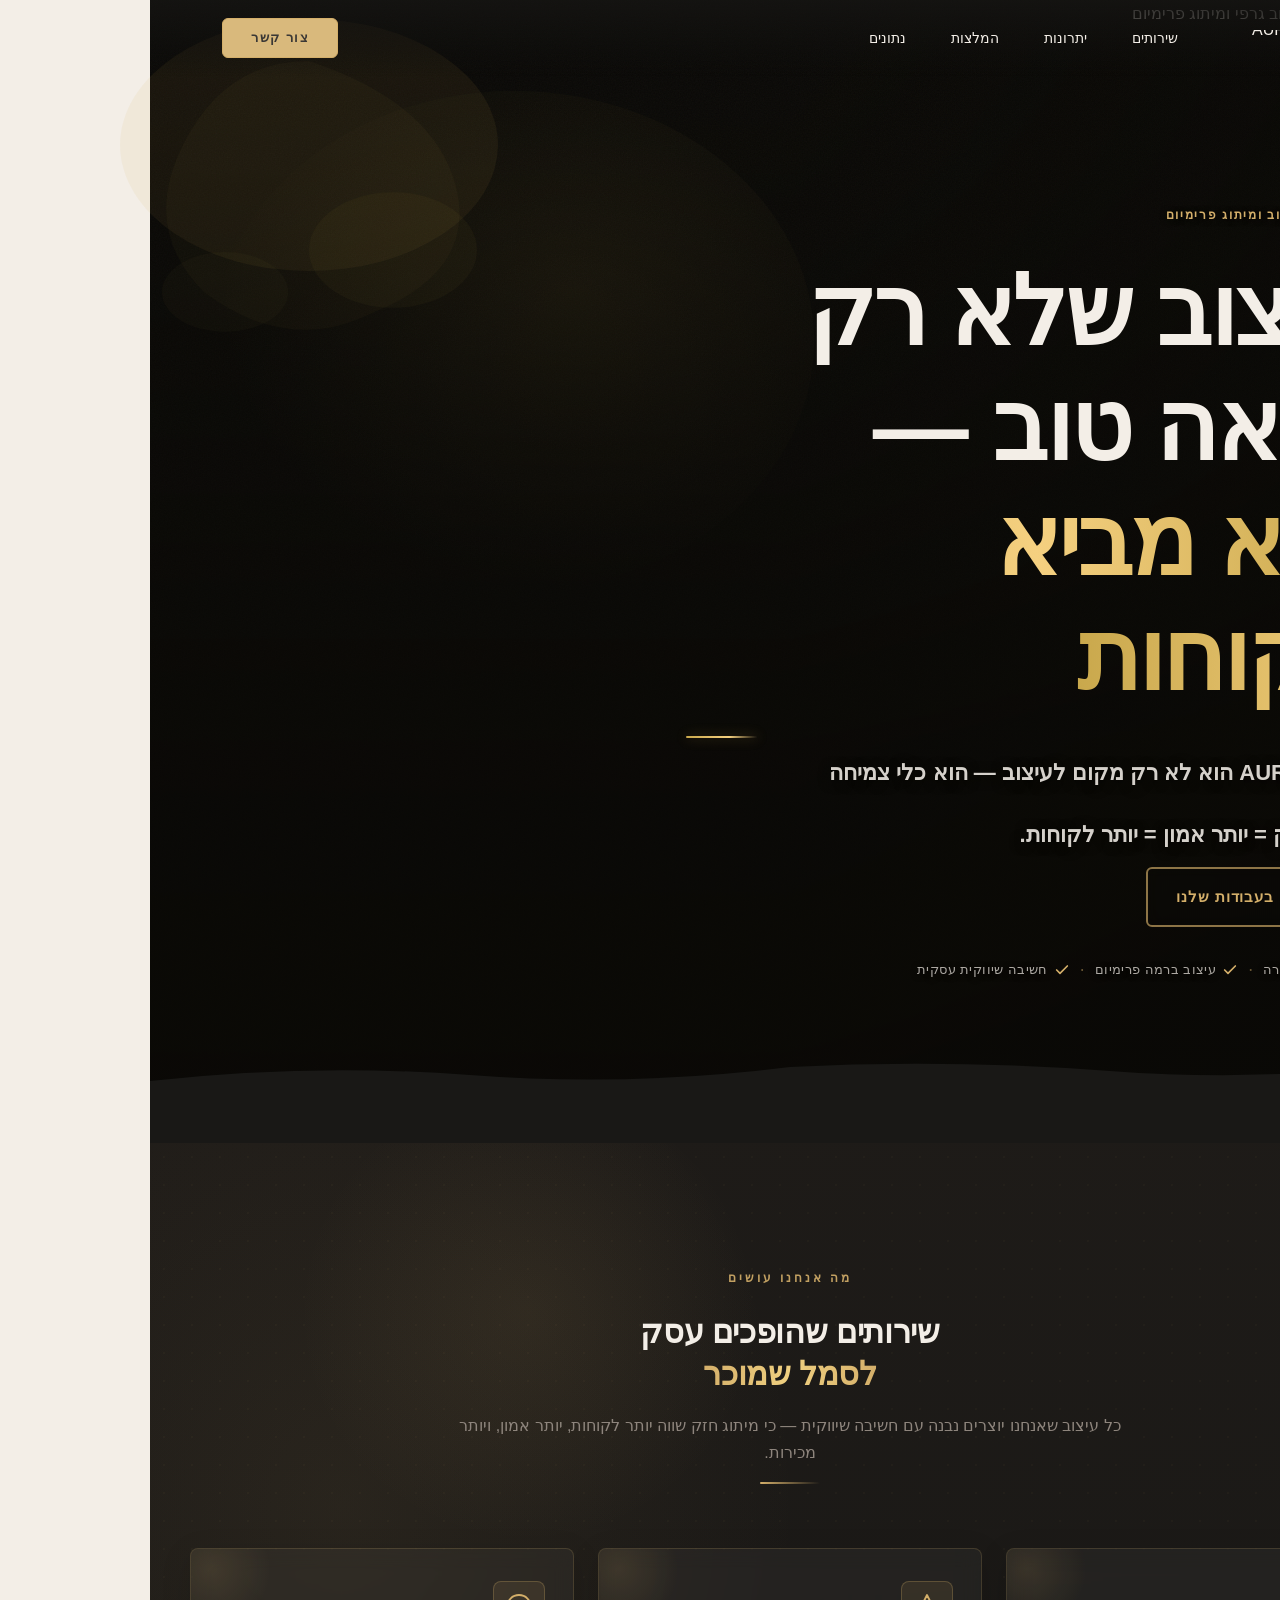
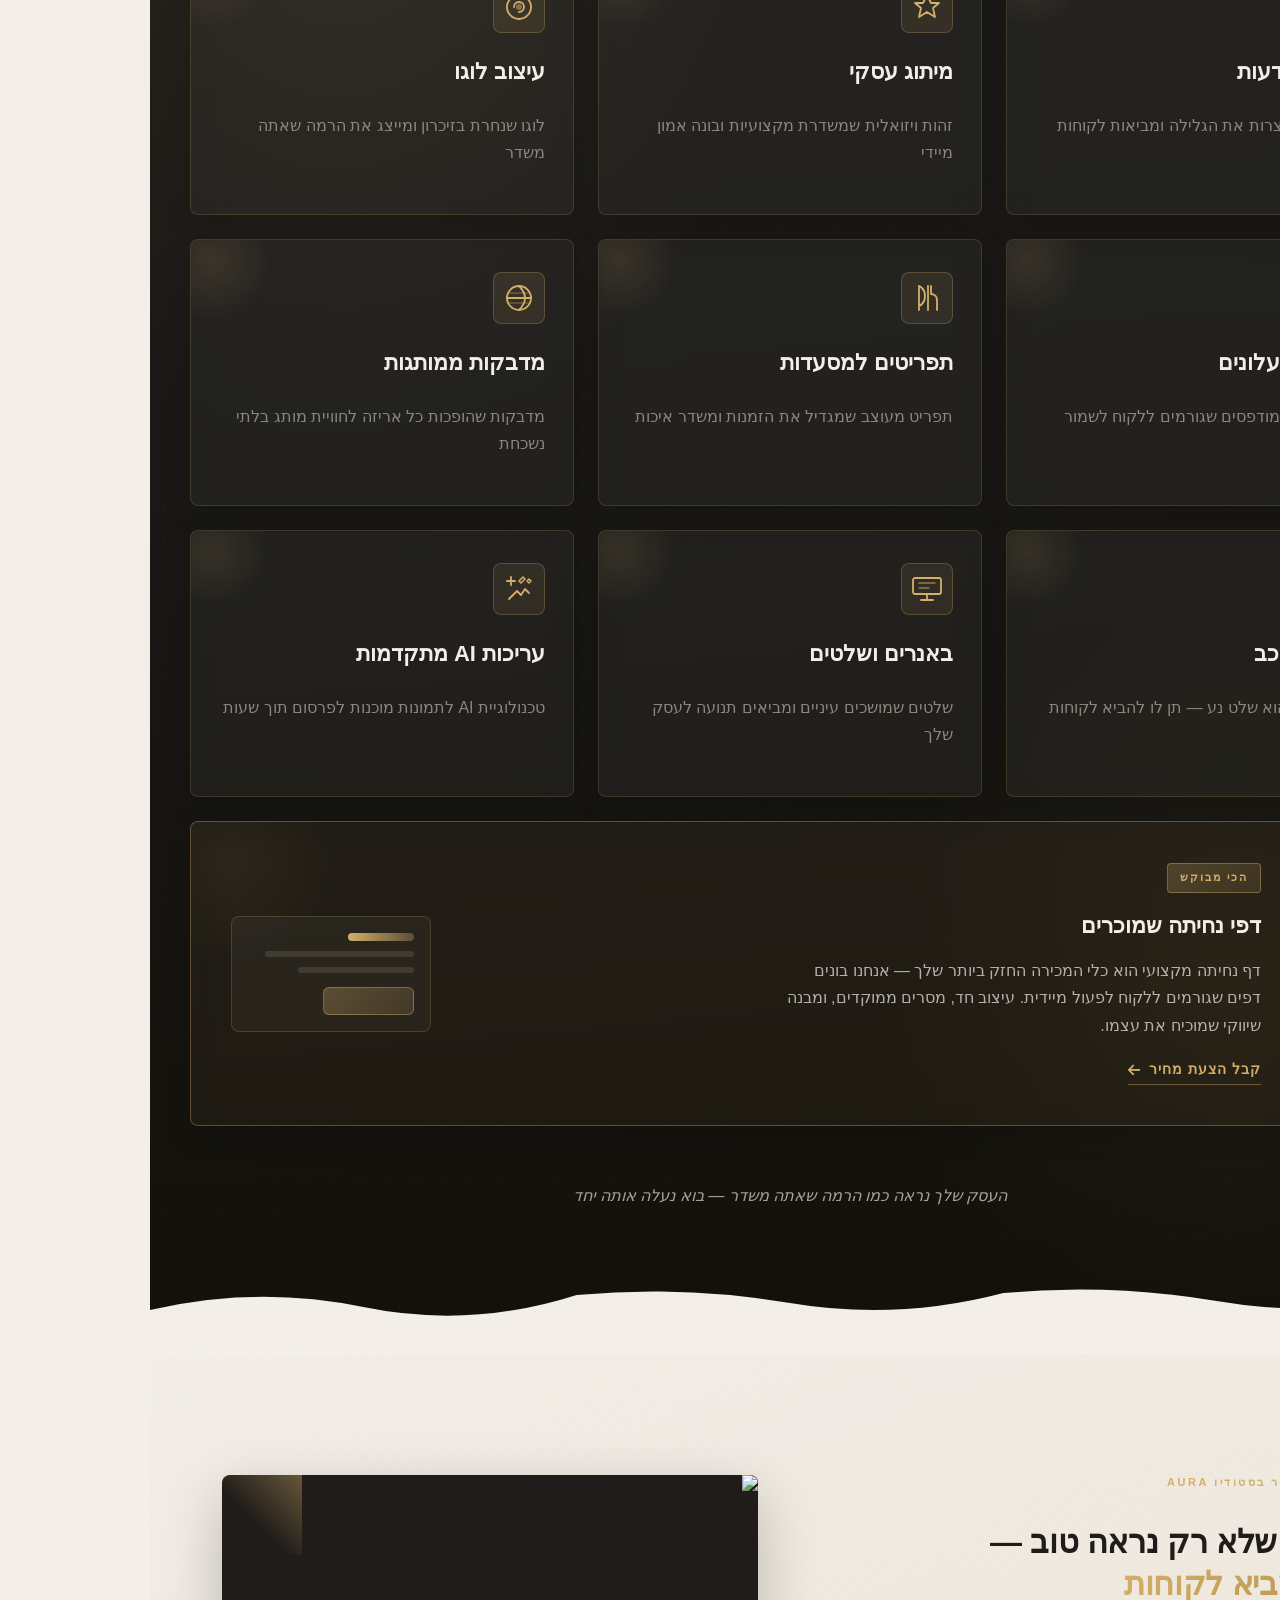
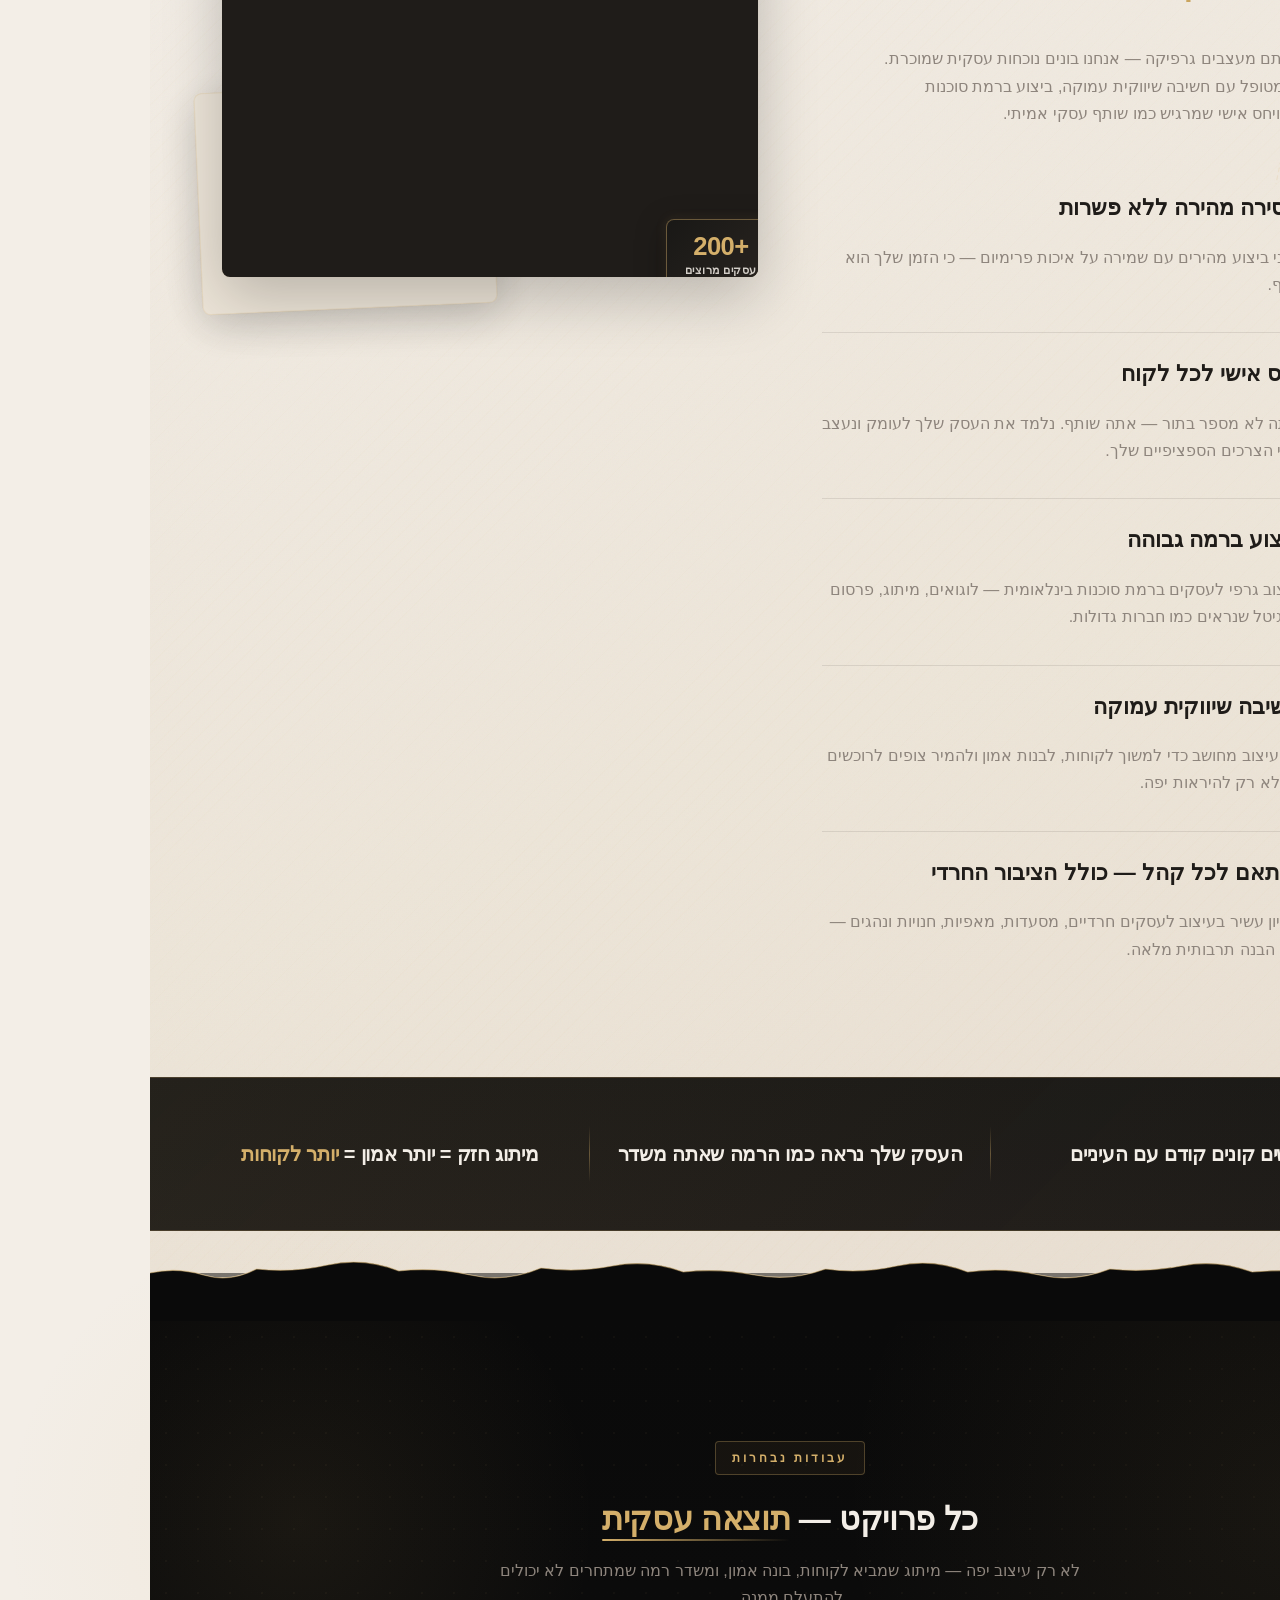
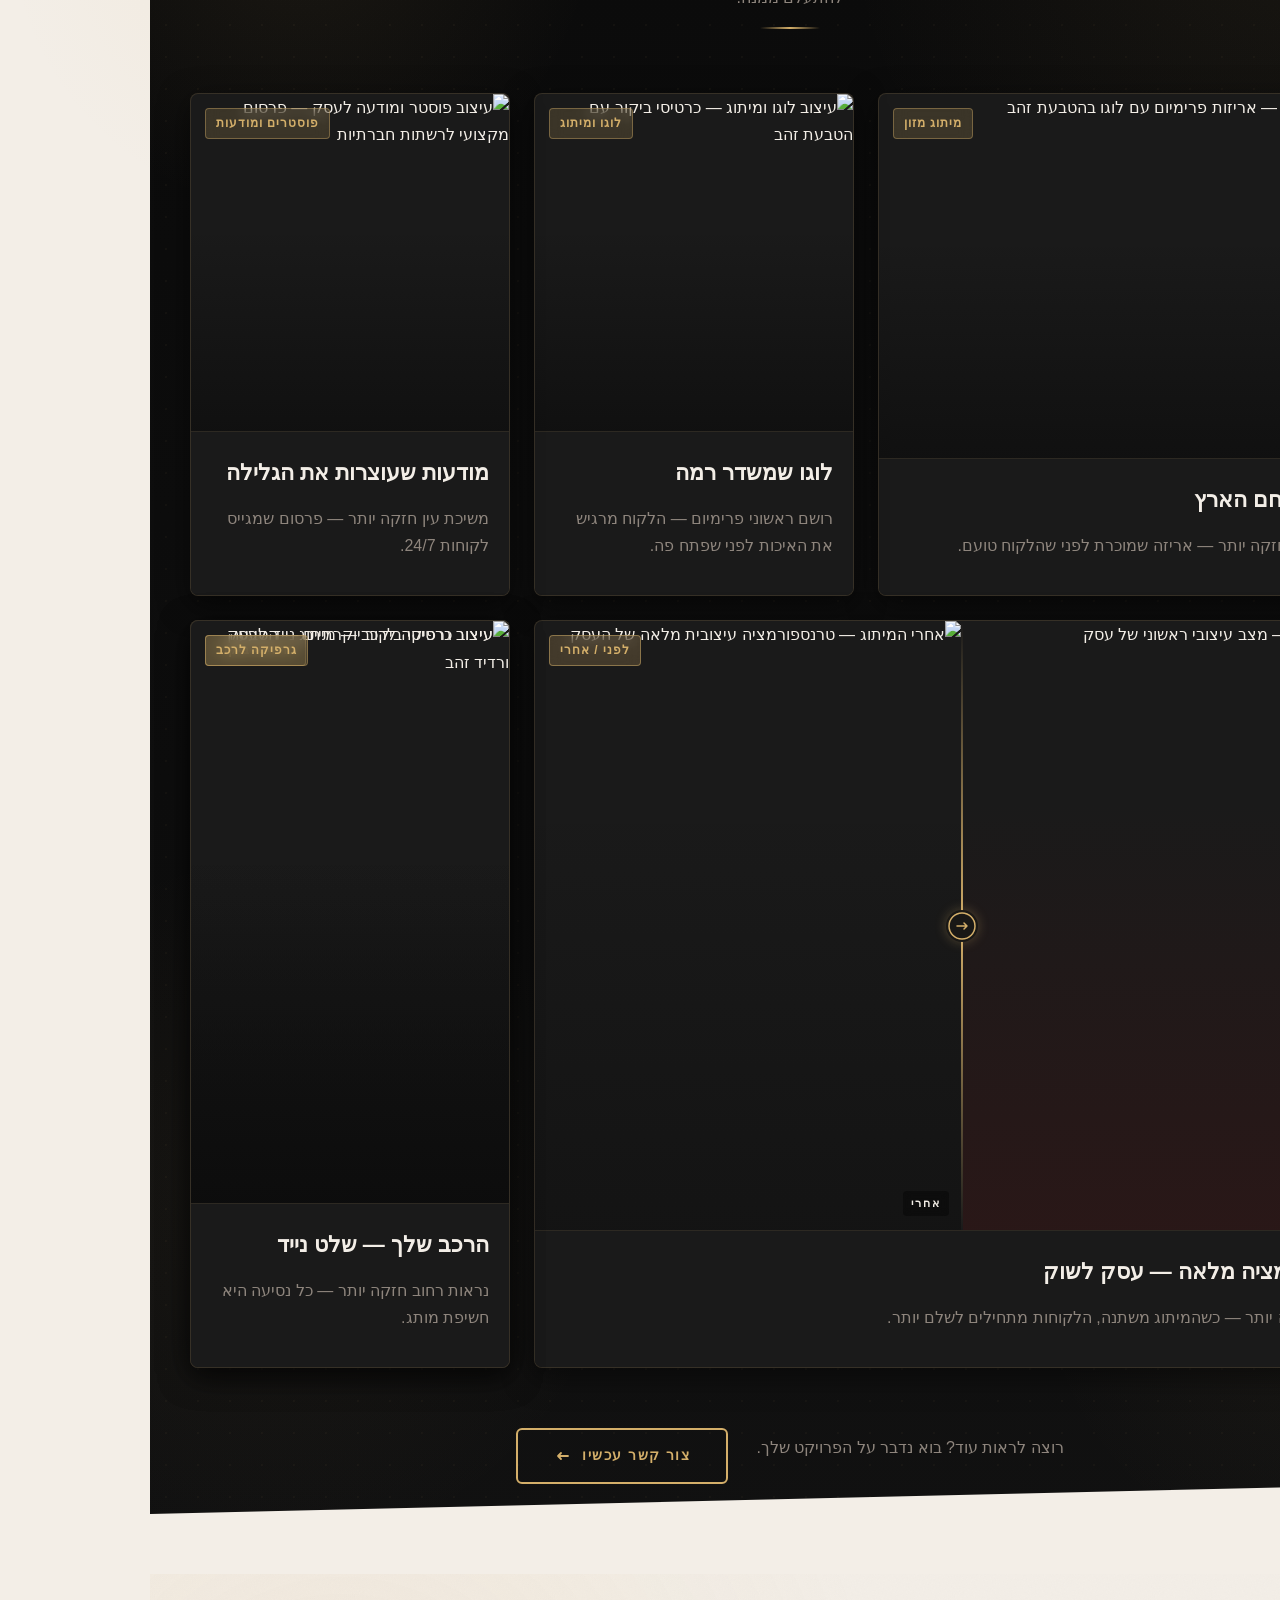
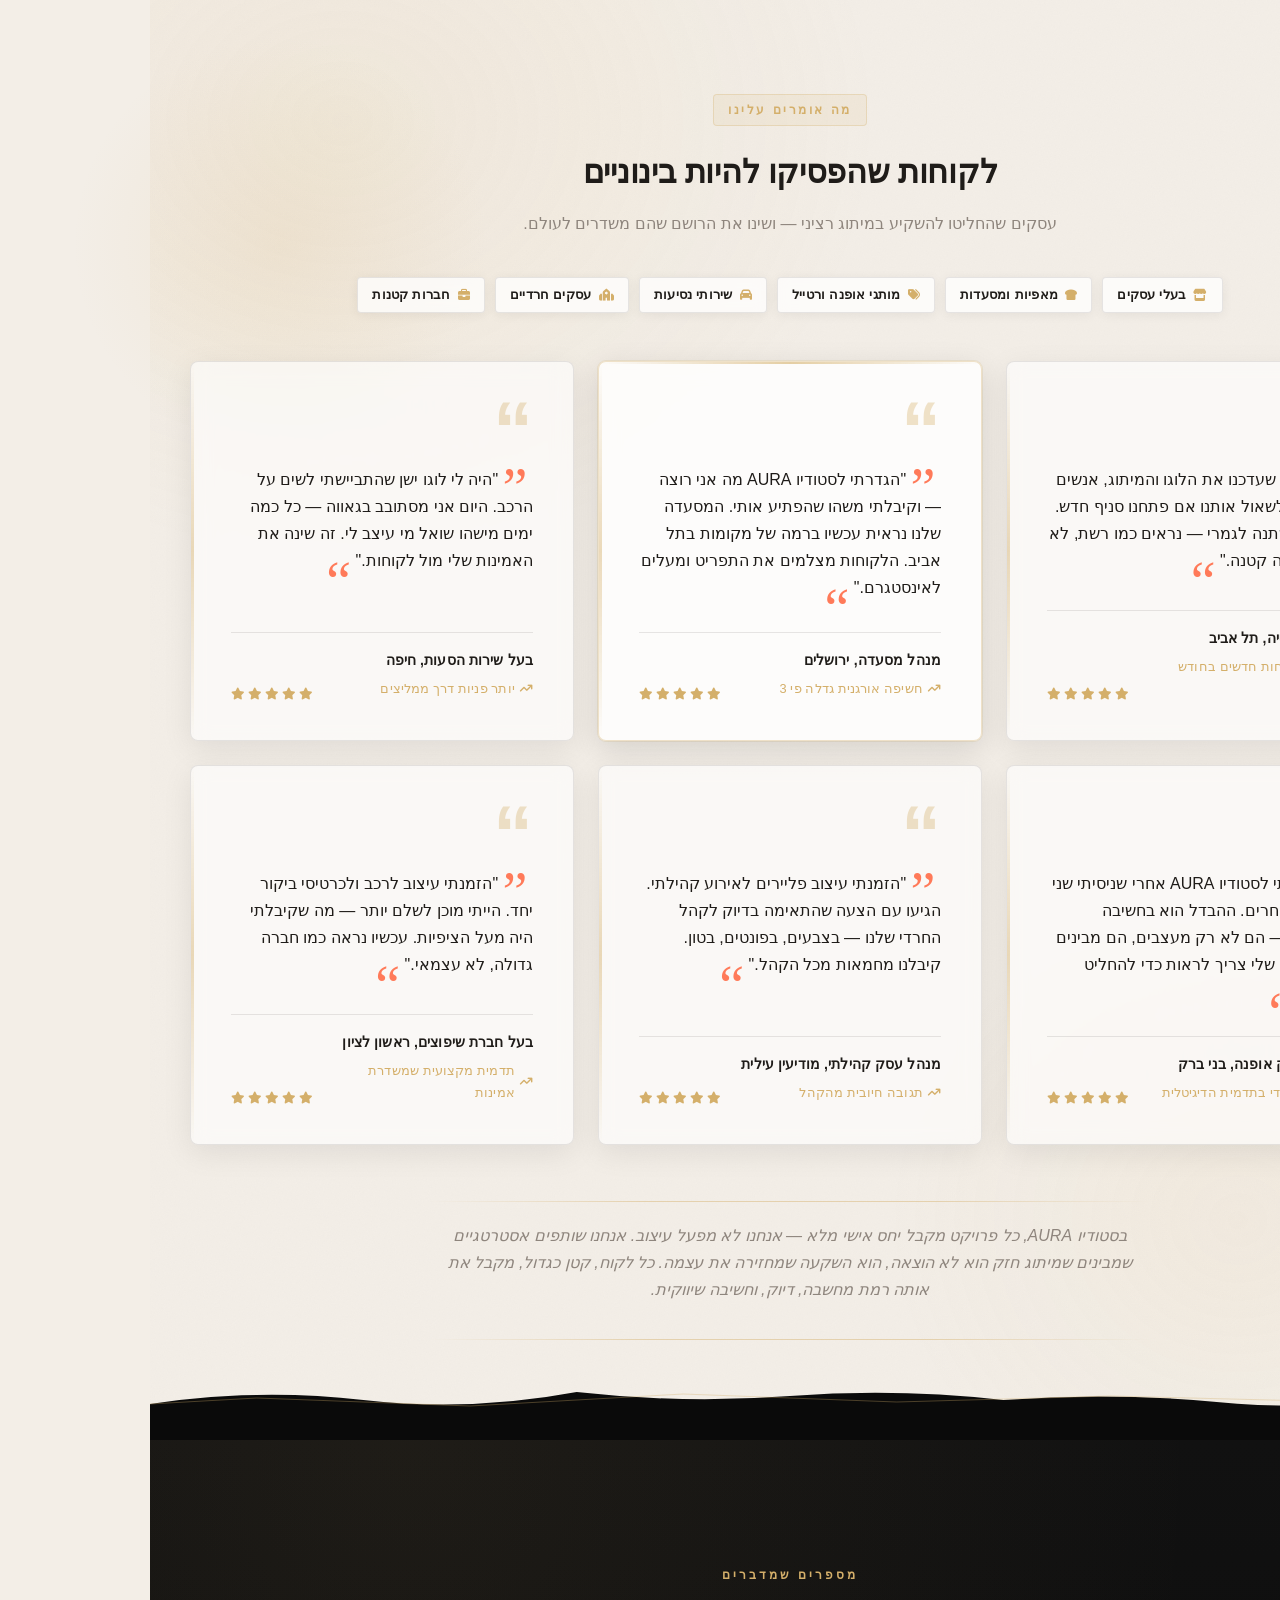
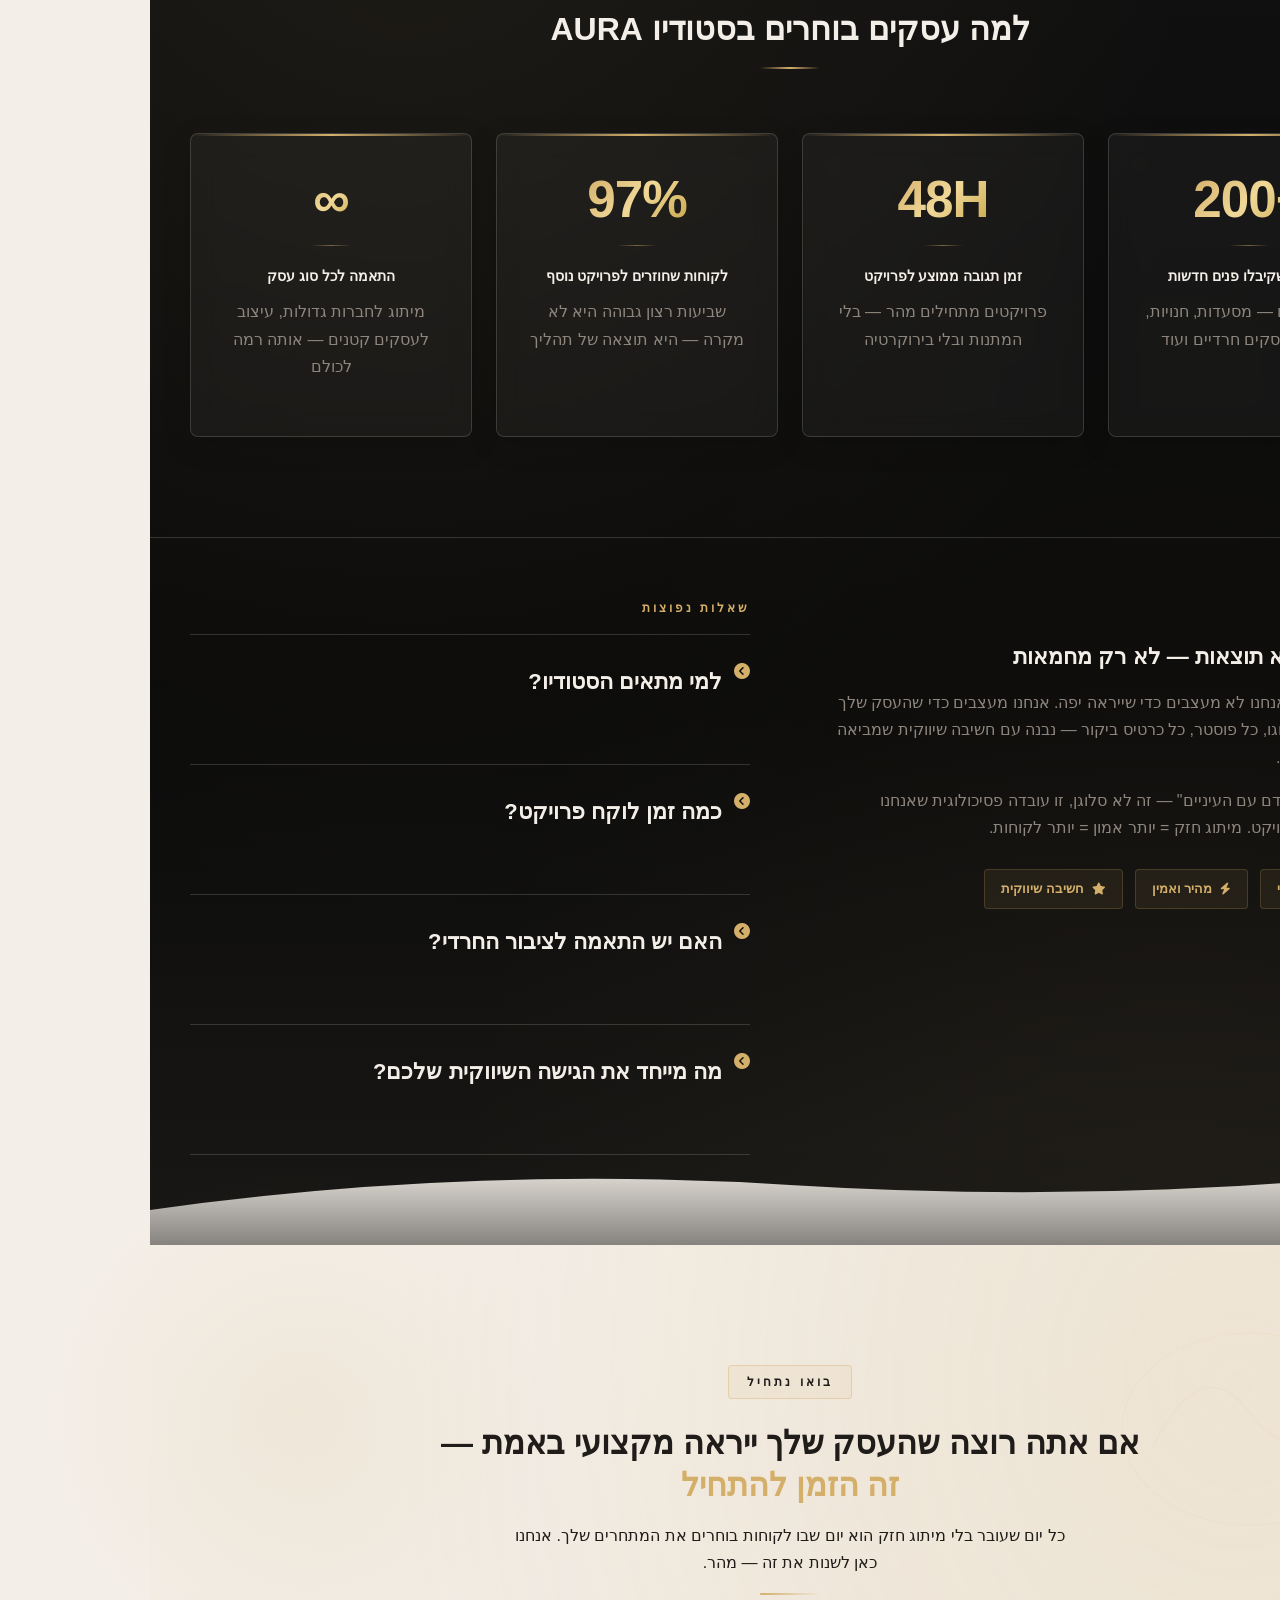
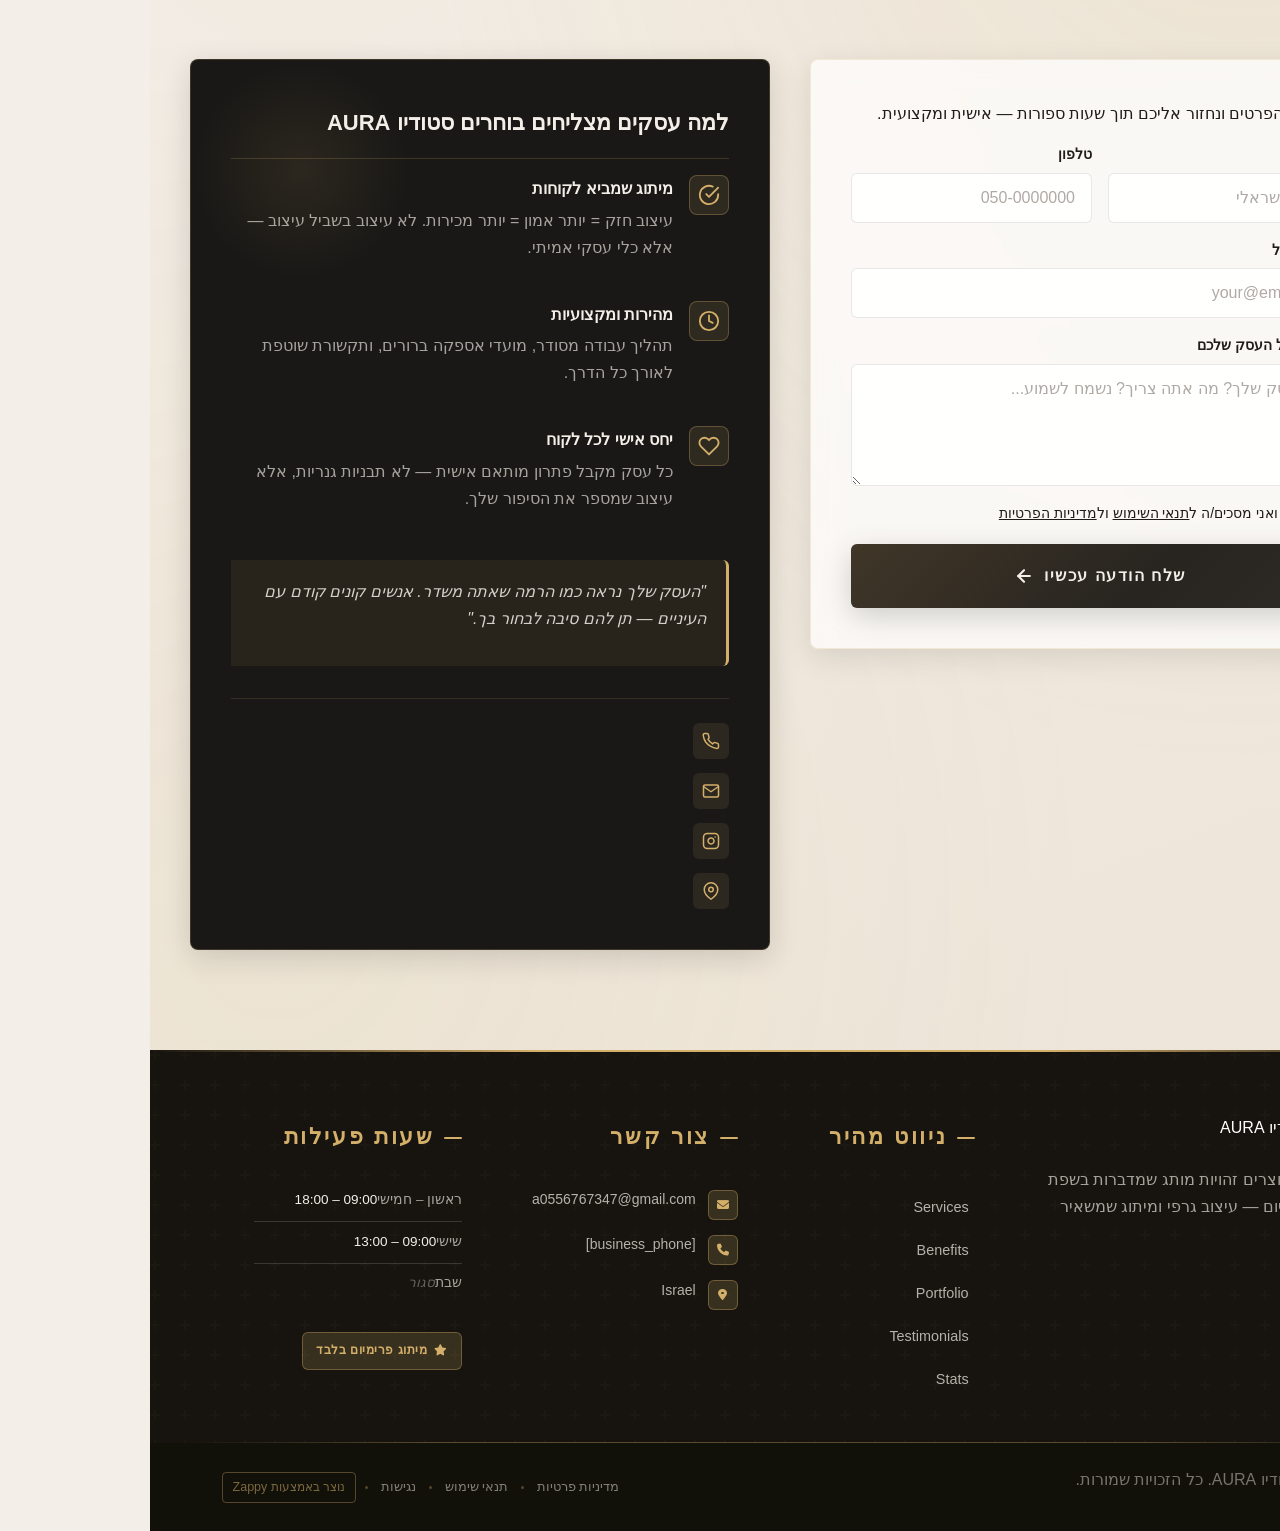
==== commit ecf8be22: "Background sync: Progressive GitHub Sync" ====
--- a/index.html
+++ b/index.html
@@ -362,13 +362,11 @@
   <div class="nav-container">
     <div class="nav-right-group"><div class="nav-brand">
       <a href="/" class="logo-link"><img class="logo" src="/assets/site-----image-1.webp" alt="סטודיו AURA"></a>
-    </div><ul class="nav-menu" id="navMenu"><li><a href="#services">שירותים</a></li><li><a href="#benefits">יתרונות</a></li><li><a href="#portfolio">תיק עבודות</a></li><li><a href="#testimonials">המלצות</a></li><li><a href="#stats">נתונים</a></li></ul></div>
-
-    
-
-    <div class="nav-cta-container">
-      <a href="#contact" class="nav-cta-btn">צור קשר</a>
-    </div>
+    </div><ul class="nav-menu" id="navMenu"><li><a href="#services">שירותים</a></li><li><a href="#benefits">יתרונות</a></li><li><a href="#testimonials">המלצות</a></li><li><a href="#stats">נתונים</a></li></ul></div>
+
+    
+
+    <div class="nav-cta-container"><li class="nav-cta-item"><a href="#contact" class="nav-cta-btn">צור קשר</a></li></div>
   </div>
 </nav>
 <script>
@@ -913,7 +911,7 @@
     <div class="iss-grid">
 
       <!-- Card 1: Ad Design -->
-      <article class="iss-card">
+      <article class="iss-card" id="zappy-section-2">
         <div class="iss-card-glow" aria-hidden="true"></div>
         <div class="iss-card-icon">
           <svg data-element-type="icon" data-icon-type="svg" width="32" height="32" viewBox="0 0 32 32" fill="none" xmlns="http://www.w3.org/2000/svg" aria-hidden="true">
@@ -929,7 +927,7 @@
       </article>
 
       <!-- Card 2: Branding -->
-      <article class="iss-card">
+      <article class="iss-card" id="zappy-section-3">
         <div class="iss-card-glow" aria-hidden="true"></div>
         <div class="iss-card-icon">
           <svg data-element-type="icon" data-icon-type="svg" width="32" height="32" viewBox="0 0 32 32" fill="none" xmlns="http://www.w3.org/2000/svg" aria-hidden="true">
@@ -943,7 +941,7 @@
       </article>
 
       <!-- Card 3: Logo Design -->
-      <article class="iss-card">
+      <article class="iss-card" id="zappy-section-4">
         <div class="iss-card-glow" aria-hidden="true"></div>
         <div class="iss-card-icon">
           <svg data-element-type="icon" data-icon-type="svg" width="32" height="32" viewBox="0 0 32 32" fill="none" xmlns="http://www.w3.org/2000/svg" aria-hidden="true">
@@ -959,7 +957,7 @@
       </article>
 
       <!-- Card 4: Flyers -->
-      <article class="iss-card">
+      <article class="iss-card" id="zappy-section-5">
         <div class="iss-card-glow" aria-hidden="true"></div>
         <div class="iss-card-icon">
           <svg data-element-type="icon" data-icon-type="svg" width="32" height="32" viewBox="0 0 32 32" fill="none" xmlns="http://www.w3.org/2000/svg" aria-hidden="true">
@@ -976,7 +974,7 @@
       </article>
 
       <!-- Card 5: Menus -->
-      <article class="iss-card">
+      <article class="iss-card" id="zappy-section-6">
         <div class="iss-card-glow" aria-hidden="true"></div>
         <div class="iss-card-icon">
           <svg data-element-type="icon" data-icon-type="svg" width="32" height="32" viewBox="0 0 32 32" fill="none" xmlns="http://www.w3.org/2000/svg" aria-hidden="true">
@@ -992,7 +990,7 @@
       </article>
 
       <!-- Card 6: Stickers -->
-      <article class="iss-card">
+      <article class="iss-card" id="zappy-section-7">
         <div class="iss-card-glow" aria-hidden="true"></div>
         <div class="iss-card-icon">
           <svg data-element-type="icon" data-icon-type="svg" width="32" height="32" viewBox="0 0 32 32" fill="none" xmlns="http://www.w3.org/2000/svg" aria-hidden="true">
@@ -1009,7 +1007,7 @@
       </article>
 
       <!-- Card 7: Vehicle Graphics -->
-      <article class="iss-card">
+      <article class="iss-card" id="zappy-section-8">
         <div class="iss-card-glow" aria-hidden="true"></div>
         <div class="iss-card-icon">
           <svg data-element-type="icon" data-icon-type="svg" width="32" height="32" viewBox="0 0 32 32" fill="none" xmlns="http://www.w3.org/2000/svg" aria-hidden="true">
@@ -1028,7 +1026,7 @@
       </article>
 
       <!-- Card 8: Banners -->
-      <article class="iss-card">
+      <article class="iss-card" id="zappy-section-9">
         <div class="iss-card-glow" aria-hidden="true"></div>
         <div class="iss-card-icon">
           <svg data-element-type="icon" data-icon-type="svg" width="32" height="32" viewBox="0 0 32 32" fill="none" xmlns="http://www.w3.org/2000/svg" aria-hidden="true">
@@ -1044,7 +1042,7 @@
       </article>
 
       <!-- Card 9: AI Edits -->
-      <article class="iss-card">
+      <article class="iss-card" id="zappy-section-10">
         <div class="iss-card-glow" aria-hidden="true"></div>
         <div class="iss-card-icon">
           <svg data-element-type="icon" data-icon-type="svg" width="32" height="32" viewBox="0 0 32 32" fill="none" xmlns="http://www.w3.org/2000/svg" aria-hidden="true">
@@ -1061,7 +1059,7 @@
       </article>
 
       <!-- Card 10: Landing Pages — FEATURED WIDE CARD -->
-      <article class="iss-card iss-card--featured">
+      <article class="iss-card iss-card--featured" id="zappy-section-11">
         <div class="iss-card-glow iss-card-glow--featured" aria-hidden="true"></div>
         <div class="iss-featured-inner">
           <div class="iss-featured-content">
@@ -1100,7 +1098,7 @@
     <!-- Bottom CTA hint -->
     <div class="iss-bottom-cta">
       <p class="iss-bottom-cta-text">העסק שלך נראה כמו הרמה שאתה משדר — בוא נעלה אותה יחד</p>
-      <a href="#contact" class="iss-btn-primary">בואו נדבר <i class="fa fa-whatsapp" aria-hidden="true"></i></a>
+      <a href="#" class="iss-btn-primary" style="display:none !important;">בואו נדבר <i class="fa fa-whatsapp" aria-hidden="true"></i></a>
     </div>
   </div>
 
@@ -1278,7 +1276,7 @@
     <div class="portfolio-grid">
 
       <!-- Tile 1: LARGE ANCHOR — Food Branding -->
-      <article class="portfolio-tile portfolio-tile--large portfolio-tile--1">
+      <article class="portfolio-tile portfolio-tile--large portfolio-tile--1" id="zappy-section-14">
         <div class="portfolio-tile-image-wrap">
           <img loading="lazy" decoding="async" data-placeholder="index-portfolio-image-1" data-context="Premium food branding mockup for an Israeli bakery — artisan bread packaging, kraft paper bags with gold foil logo, elegant label design with Hebrew typography, warm studio lighting, glossy print reflections, luxury editorial feel" width="700" height="500" src="/assets/site-index-portfolio-image-1.webp" alt="מיתוג מאפייה — אריזות פרימיום עם לוגו בהטבעת זהב">
           <div class="portfolio-tile-overlay" aria-hidden="true"></div>
@@ -1291,7 +1289,7 @@
       </article>
 
       <!-- Tile 2: Small — Logo Design -->
-      <article class="portfolio-tile portfolio-tile--small portfolio-tile--2">
+      <article class="portfolio-tile portfolio-tile--small portfolio-tile--2" id="zappy-section-15">
         <div class="portfolio-tile-image-wrap">
           <img loading="lazy" decoding="async" data-placeholder="index-portfolio-image-2" data-context="Premium logo design showcase for an Israeli business — embossed stationery close-up, business card with gold foil letterpress, black and gold color scheme, soft light sweep across foil surface, luxury graphic design studio aesthetic" width="400" height="300" src="/assets/site-index-portfolio-image-2.webp" alt="עיצוב לוגו ומיתוג — כרטיסי ביקור עם הטבעת זהב">
           <div class="portfolio-tile-overlay" aria-hidden="true"></div>
@@ -1304,7 +1302,7 @@
       </article>
 
       <!-- Tile 3: Small — Poster/Ad Design -->
-      <article class="portfolio-tile portfolio-tile--small portfolio-tile--3">
+      <article class="portfolio-tile portfolio-tile--small portfolio-tile--3" id="zappy-section-16">
         <div class="portfolio-tile-image-wrap">
           <img loading="lazy" decoding="async" data-placeholder="index-portfolio-image-3" data-context="Eye-catching promotional poster design for an Israeli restaurant — bold Hebrew typography, dark dramatic background, food photography mockup, social media ad layout, gold accent lines, professional graphic design for business advertising" width="400" height="300" src="/assets/site-index-portfolio-image-3.webp" alt="עיצוב פוסטר ומודעה לעסק — פרסום מקצועי לרשתות חברתיות">
           <div class="portfolio-tile-overlay" aria-hidden="true"></div>
@@ -1317,7 +1315,7 @@
       </article>
 
       <!-- Tile 4: LARGE ANCHOR — Before/After Split Frame -->
-      <article class="portfolio-tile portfolio-tile--large portfolio-tile--before-after portfolio-tile--4">
+      <article class="portfolio-tile portfolio-tile--large portfolio-tile--before-after portfolio-tile--4" id="zappy-section-17">
         <div class="portfolio-tile-image-wrap portfolio-split-wrap">
           <div class="portfolio-split-frame">
             <div class="portfolio-split-side portfolio-split-before">
@@ -1348,7 +1346,7 @@
       </article>
 
       <!-- Tile 5: Small — Business Cards -->
-      <article class="portfolio-tile portfolio-tile--small portfolio-tile--5">
+      <article class="portfolio-tile portfolio-tile--small portfolio-tile--5" id="zappy-section-18">
         <div class="portfolio-tile-image-wrap">
           <img loading="lazy" decoding="async" data-placeholder="index-portfolio-image-6" data-context="Luxury business card design for Israeli professionals — multiple cards fanned out, embossed Hebrew typography, matte black with gold foil details, soft studio lighting with glossy reflections, premium print design close-up" width="400" height="300" src="/assets/site-index-portfolio-image-6.webp" alt="עיצוב כרטיסי ביקור יוקרתיים — הטבעה ורדיד זהב">
           <div class="portfolio-tile-overlay" aria-hidden="true"></div>
@@ -1361,7 +1359,7 @@
       </article>
 
       <!-- Tile 6: Small — Vehicle Graphics -->
-      <article class="portfolio-tile portfolio-tile--small portfolio-tile--6">
+      <article class="portfolio-tile portfolio-tile--small portfolio-tile--6" id="zappy-section-19">
         <div class="portfolio-tile-image-wrap">
           <img loading="lazy" decoding="async" data-placeholder="index-portfolio-image-6" data-context="Professional vehicle wrap design for an Israeli delivery driver or small business — white van with bold Hebrew brand graphics, gold and black color scheme, professional vehicle branding, street visibility, mobile advertising design" width="400" height="300" src="/assets/site-index-portfolio-image-6.webp" alt="עיצוב גרפיקה לרכב — מיתוג נייד לעסק">
           <div class="portfolio-tile-overlay" aria-hidden="true"></div>
@@ -1424,7 +1422,7 @@
     <div class="its-grid">
 
       <!-- Card 1 -->
-      <article class="its-card">
+      <article class="its-card" id="zappy-section-21">
         <div class="its-quote-mark" aria-hidden="true">“</div>
         <blockquote class="its-quote-text">
           "מאז שעדכנו את הלוגו והמיתוג, אנשים מתחילים לשאול אותנו אם פתחנו סניף חדש. הרושם השתנה לגמרי — נראים כמו רשת, לא כמו מאפייה קטנה."
@@ -1441,7 +1439,7 @@
       </article>
 
       <!-- Card 2 -->
-      <article class="its-card its-card--featured">
+      <article class="its-card its-card--featured" id="zappy-section-22">
         <div class="its-quote-mark" aria-hidden="true">“</div>
         <blockquote class="its-quote-text">
           "הגדרתי לסטודיו AURA מה אני רוצה — וקיבלתי משהו שהפתיע אותי. המסעדה שלנו נראית עכשיו ברמה של מקומות בתל אביב. הלקוחות מצלמים את התפריט ומעלים לאינסטגרם."
@@ -1458,7 +1456,7 @@
       </article>
 
       <!-- Card 3 -->
-      <article class="its-card">
+      <article class="its-card" id="zappy-section-23">
         <div class="its-quote-mark" aria-hidden="true">“</div>
         <blockquote class="its-quote-text">
           "היה לי לוגו ישן שהתביישתי לשים על הרכב. היום אני מסתובב בגאווה — כל כמה ימים מישהו שואל מי עיצב לי. זה שינה את האמינות שלי מול לקוחות."
@@ -1475,7 +1473,7 @@
       </article>
 
       <!-- Card 4 -->
-      <article class="its-card">
+      <article class="its-card" id="zappy-section-24">
         <div class="its-quote-mark" aria-hidden="true">“</div>
         <blockquote class="its-quote-text">
           "פניתי לסטודיו AURA אחרי שניסיתי שני מעצבים אחרים. ההבדל הוא בחשיבה השיווקית — הם לא רק מעצבים, הם מבינים מה הלקוח שלי צריך לראות כדי להחליט לקנות."
@@ -1492,7 +1490,7 @@
       </article>
 
       <!-- Card 5 -->
-      <article class="its-card">
+      <article class="its-card" id="zappy-section-25">
         <div class="its-quote-mark" aria-hidden="true">“</div>
         <blockquote class="its-quote-text">
           "הזמנתי עיצוב פליירים לאירוע קהילתי. הגיעו עם הצעה שהתאימה בדיוק לקהל החרדי שלנו — בצבעים, בפונטים, בטון. קיבלנו מחמאות מכל הקהל."
@@ -1509,7 +1507,7 @@
       </article>
 
       <!-- Card 6 -->
-      <article class="its-card">
+      <article class="its-card" id="zappy-section-26">
         <div class="its-quote-mark" aria-hidden="true">“</div>
         <blockquote class="its-quote-text">
           "הזמנתי עיצוב לרכב ולכרטיסי ביקור יחד. הייתי מוכן לשלם יותר — מה שקיבלתי היה מעל הציפיות. עכשיו נראה כמו חברה גדולה, לא עצמאי."
@@ -1837,7 +1835,7 @@
 </section>
   </main>
   
-  <footer class="site-footer" dir="rtl" aria-label="כותרת תחתונה של האתר"> <div class="footer-texture-overlay"></div> <div class="footer-gold-line"></div> <div class="footer-container"> <div class="footer-top"> <div class="footer-col footer-col--brand"> <div class="footer-logo-wrap"> <img src="/assets/aura-graphic-design-branding-logo.webp" alt="סטודיו AURA" class="logo"> </div> <p class="footer-tagline">אנחנו יוצרים זהויות מותג שמדברות בשפת הפרימיום — עיצוב גרפי ומיתוג שמשאיר רושם.</p> <div class="footer-social" aria-label="רשתות חברתיות">    </div> </div> <div class="footer-col footer-col--links"> <h3 class="footer-heading"><span class="heading-accent"></span>ניווט מהיר</h3> <ul class="footer-nav" aria-label="קישורי ניווט"> <li><a href="#services">Services</a></li> <li><a href="#benefits">Benefits</a></li> <li><a href="#portfolio">Portfolio</a></li> <li><a href="#testimonials">Testimonials</a></li> <li><a href="#stats">Stats</a></li> </ul> </div> <div class="footer-col footer-col--contact"> <h3 class="footer-heading"><span class="heading-accent"></span>צור קשר</h3> <ul class="footer-contact" aria-label="פרטי יצירת קשר"> <li> <span class="contact-icon"><i class="fas fa-envelope"></i></span> <span class="contact-text"><a href="mailto:[business_email]">[business_email]</a></span> </li> <li> <span class="contact-icon"><i class="fas fa-phone"></i></span> <span class="contact-text"><a href="tel:[business_phone]">[business_phone]</a></span> </li> <li><a href="/"><span class="contact-icon"><i class="fas fa-map-marker-alt"></i></span> <span class="contact-text">[business_address]</span></a></li> </ul> </div> <div class="footer-col footer-col--hours"> <h3 class="footer-heading"><span class="heading-accent"></span>שעות פעילות</h3> <ul class="footer-hours" aria-label="שעות פעילות"> <li><a href="/"><span class="day">ראשון – חמישי</span><span class="time">09:00 – 18:00</span></a></li> <li><a href="/"><span class="day">שישי</span><span class="time">09:00 – 13:00</span></a></li> <li><a href="/"><span class="day">שבת</span><span class="time closed">סגור</span></a></li> </ul> <div class="footer-badge"><i class="fas fa-star"></i> מיתוג פרימיום בלבד</div> </div> </div> </div> <div class="footer-divider"></div> <div class="footer-bottom"> <div class="footer-container footer-bottom-inner"> <p class="footer-copyright">© 2026 סטודיו AURA. כל הזכויות שמורות.</p> <div class="footer-legal" aria-label="קישורים משפטיים"> <a href="/privacy">מדיניות פרטיות</a> <span class="legal-sep" aria-hidden="true"></span> <a href="/terms">תנאי שימוש</a> <span class="legal-sep" aria-hidden="true"></span> <a href="/accessibility">נגישות</a> <span class="legal-sep" aria-hidden="true"></span> <a href="https://zappy5.com" target="_blank" class="zappy-attribution">נוצר באמצעות Zappy</a> </div> </div> </div> </footer>
+  <footer class="site-footer" dir="rtl" aria-label="כותרת תחתונה של האתר"> <div class="footer-texture-overlay"></div> <div class="footer-gold-line"></div> <div class="footer-container"> <div class="footer-top"> <div class="footer-col footer-col--brand"> <div class="footer-logo-wrap"> <img src="/assets/aura-graphic-design-branding-logo.webp" alt="סטודיו AURA" class="logo"> </div> <p class="footer-tagline">אנחנו יוצרים זהויות מותג שמדברות בשפת הפרימיום — עיצוב גרפי ומיתוג שמשאיר רושם.</p> <div class="footer-social" aria-label="רשתות חברתיות">    </div> </div> <div class="footer-col footer-col--links"> <h3 class="footer-heading"><span class="heading-accent"></span>ניווט מהיר</h3> <ul class="footer-nav" aria-label="קישורי ניווט"> <li><a href="#services">Services</a></li> <li><a href="#benefits">Benefits</a></li> <li><a href="#portfolio">Portfolio</a></li> <li><a href="#testimonials">Testimonials</a></li> <li><a href="#stats">Stats</a></li> </ul> </div> <div class="footer-col footer-col--contact"> <h3 class="footer-heading"><span class="heading-accent"></span>צור קשר</h3> <ul class="footer-contact" aria-label="פרטי יצירת קשר"> <li> <span class="contact-icon"><i class="fas fa-envelope"></i></span> <span class="contact-text"><a href="mailto:a0556767347@gmail.com">a0556767347@gmail.com</a></span> </li> <li> <span class="contact-icon"><i class="fas fa-phone"></i></span> <span class="contact-text"><a href="tel:[business_phone]">[business_phone]</a></span> </li> <li><a href="/"><span class="contact-icon"><i class="fas fa-map-marker-alt"></i></span> <span class="contact-text">Israel</span></a></li> </ul> </div> <div class="footer-col footer-col--hours"> <h3 class="footer-heading"><span class="heading-accent"></span>שעות פעילות</h3> <ul class="footer-hours" aria-label="שעות פעילות"> <li><a href="/"><span class="day">ראשון – חמישי</span><span class="time">09:00 – 18:00</span></a></li> <li><a href="/"><span class="day">שישי</span><span class="time">09:00 – 13:00</span></a></li> <li><a href="/"><span class="day">שבת</span><span class="time closed">סגור</span></a></li> </ul> <div class="footer-badge"><i class="fas fa-star"></i> מיתוג פרימיום בלבד</div> </div> </div> </div> <div class="footer-divider"></div> <div class="footer-bottom"> <div class="footer-container footer-bottom-inner"> <p class="footer-copyright">© 2026 סטודיו AURA. כל הזכויות שמורות.</p> <div class="footer-legal" aria-label="קישורים משפטיים"> <a href="/privacy">מדיניות פרטיות</a> <span class="legal-sep" aria-hidden="true"></span> <a href="/terms">תנאי שימוש</a> <span class="legal-sep" aria-hidden="true"></span> <a href="/accessibility">נגישות</a> <span class="legal-sep" aria-hidden="true"></span> <a href="https://zappy5.com" target="_blank" class="zappy-attribution">נוצר באמצעות Zappy</a> </div> </div> </div> </footer>
   
   <a href="https://wa.me/[whatsapp_handle]" class="whatsapp-float" aria-label="WhatsApp">
     <i class="fab fa-whatsapp"></i>
